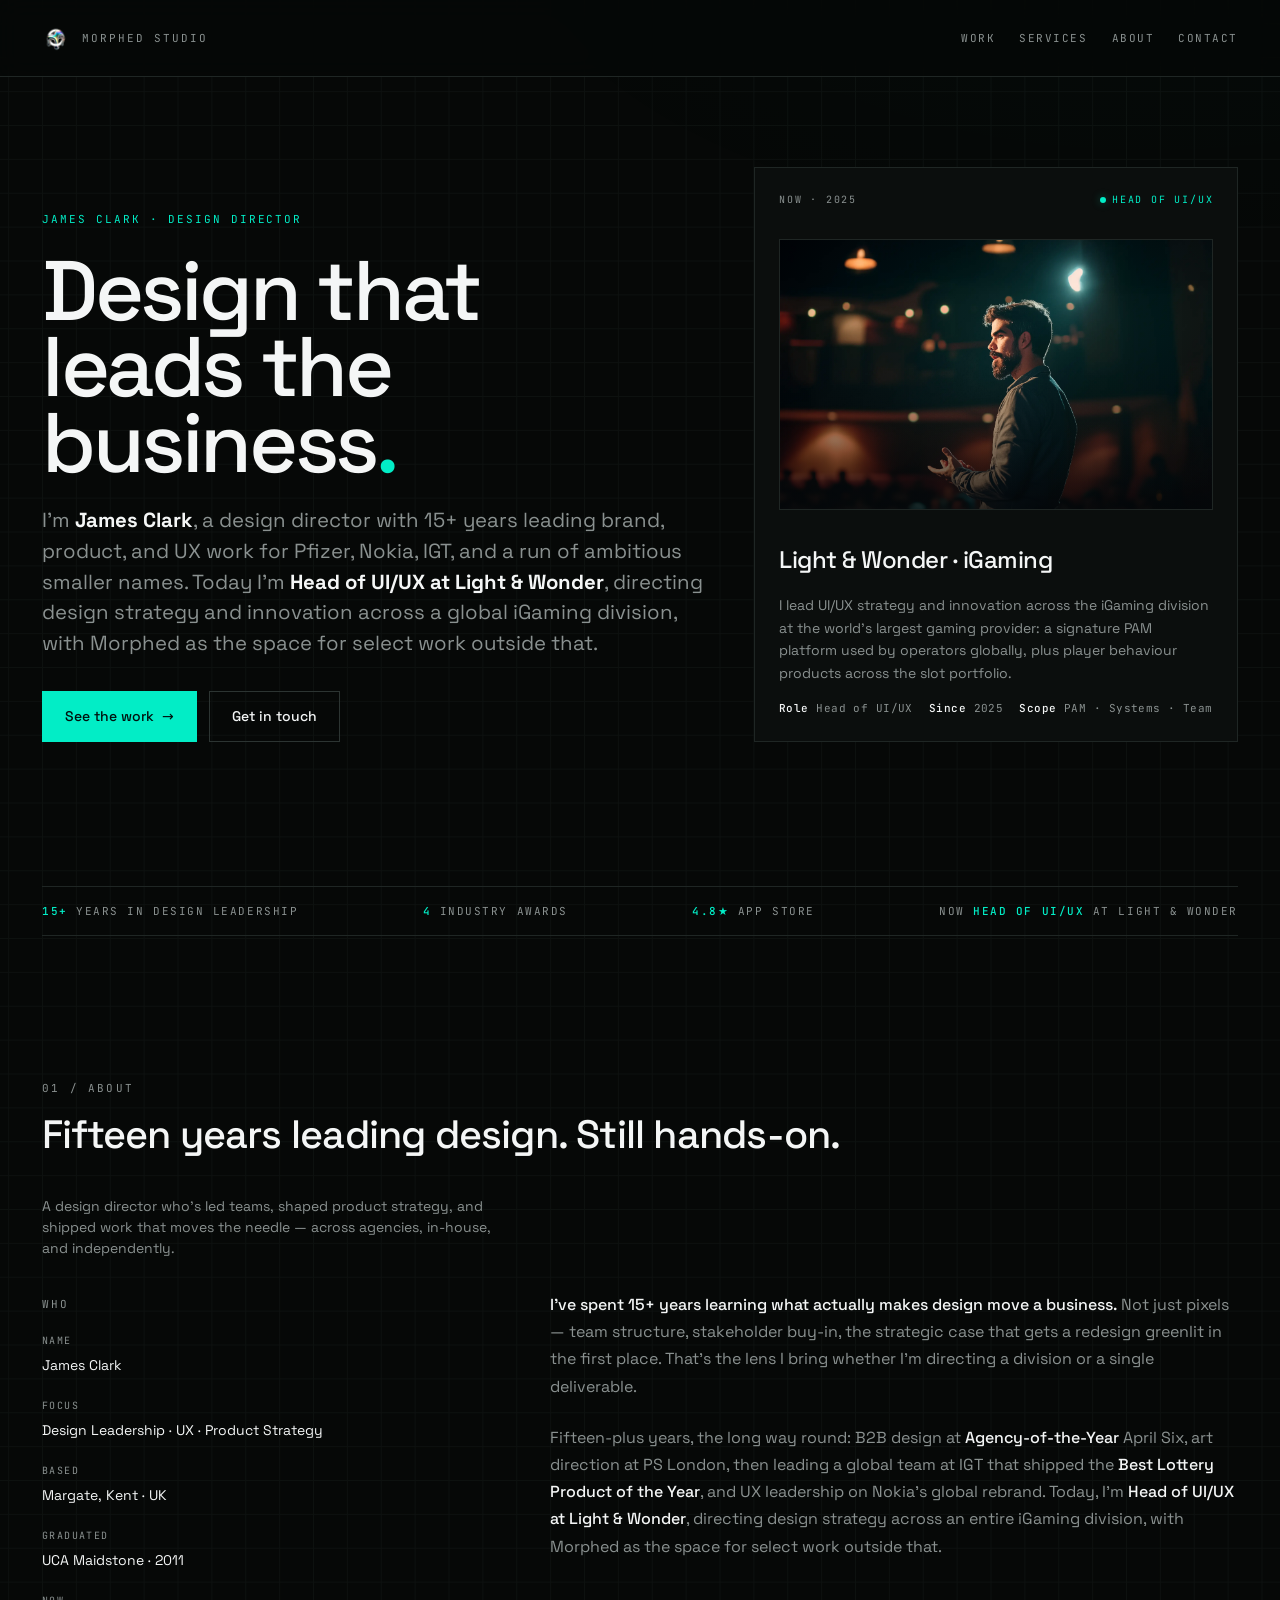
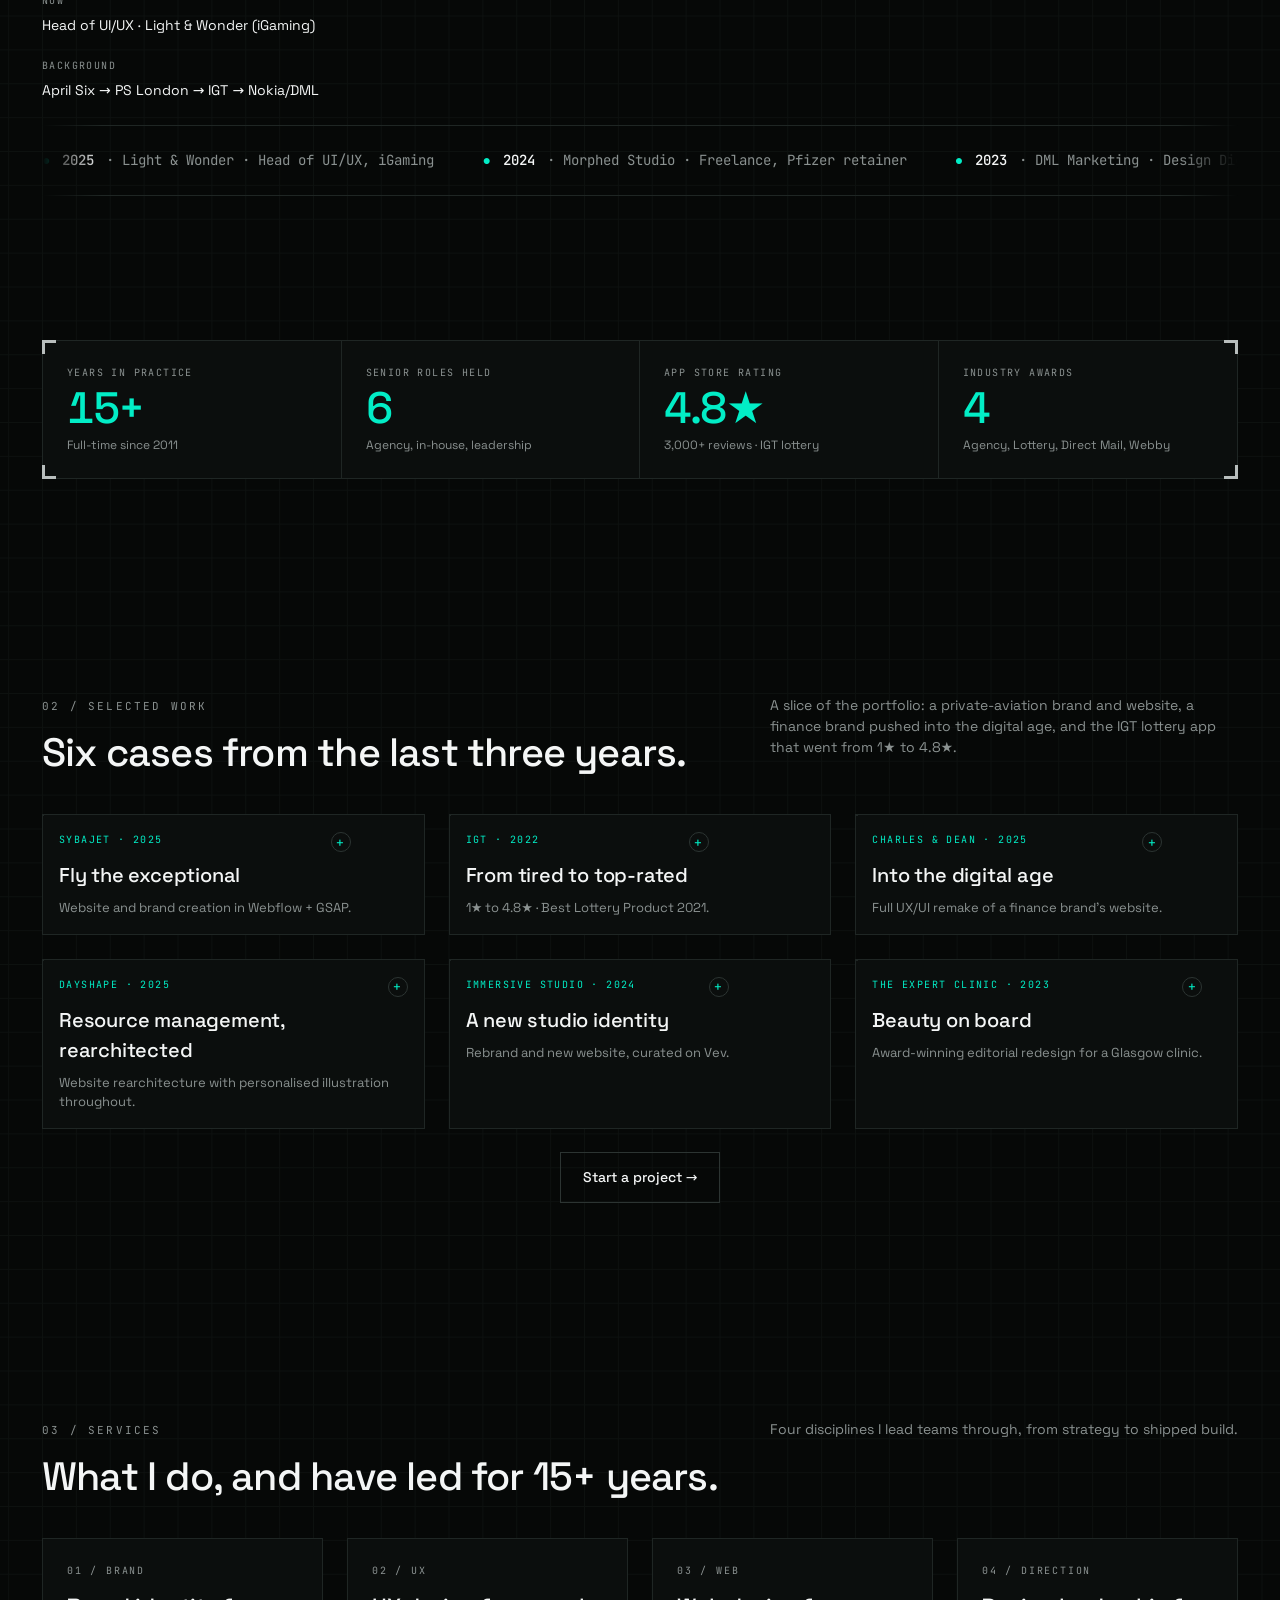
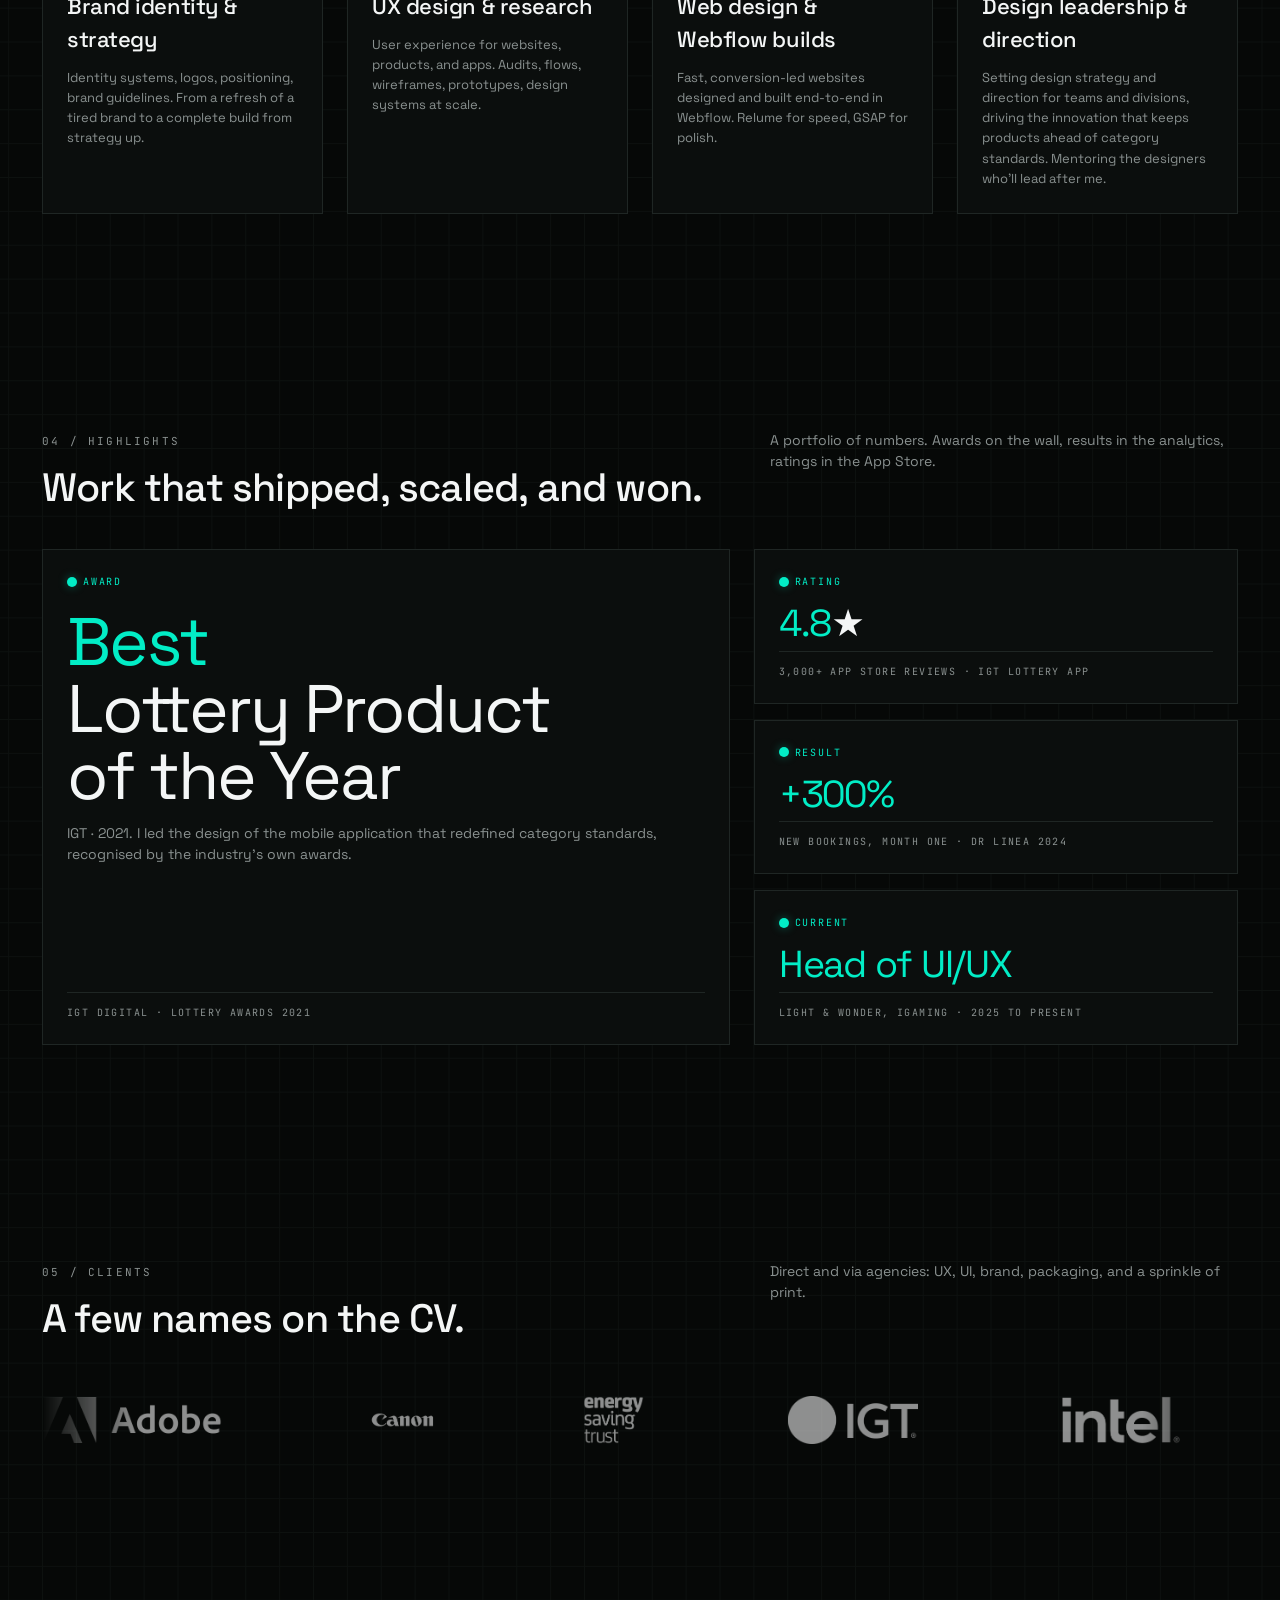
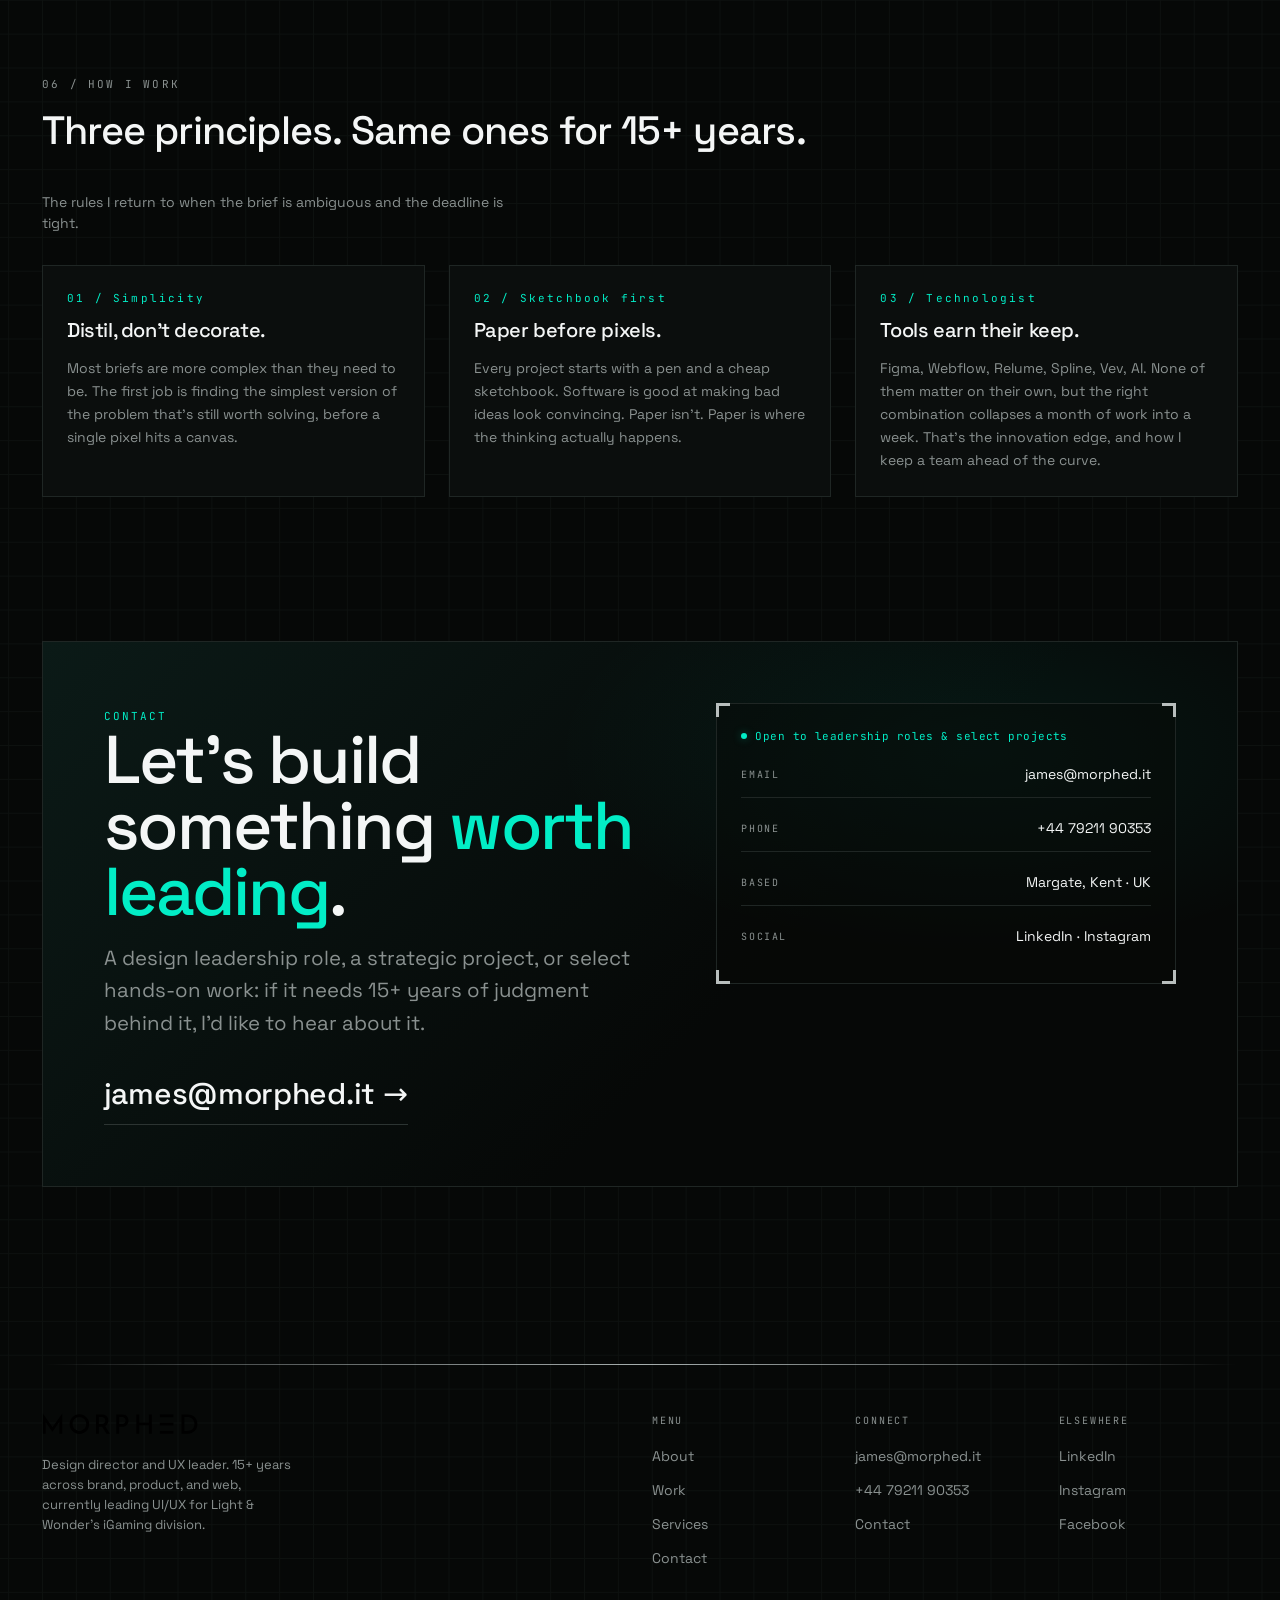
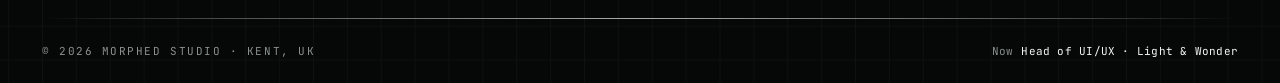
==== index.html @ 54367905 "removal of a few type errors" ====
<!doctype html>
<html lang="en">
<head>
<!-- Google tag (gtag.js) - script fetch deferred to first interaction/idle so it doesn't cost initial-load performance; dataLayer queue means no events are lost -->
<script>
  window.dataLayer = window.dataLayer || [];
  function gtag(){dataLayer.push(arguments);}
  gtag("js", new Date());
  gtag("config", "G-NQW8XVTZ0H");
  (function(){
    var loaded = false;
    function loadGA(){
      if (loaded) return; loaded = true;
      var s = document.createElement('script');
      s.async = true;
      s.src = 'https://www.googletagmanager.com/gtag/js?id=G-NQW8XVTZ0H';
      document.head.appendChild(s);
    }
    ['scroll','mousemove','keydown','touchstart','pointerdown'].forEach(function(evt){
      window.addEventListener(evt, loadGA, {once:true, passive:true});
    });
    window.addEventListener('load', function(){ setTimeout(loadGA, 3000); });
  })();
</script>
<meta charset="utf-8" />
<meta name="viewport" content="width=device-width, initial-scale=1" />
  <title>James Clark — Design Director &amp; UX Leader</title>
  <meta name="description" content="James Clark — a design director with 15+ years leading brand, product, and UX for Pfizer, Nokia, IGT, and Light &amp; Wonder. Based in Kent, working globally." />
  <link rel="canonical" href="https://morphed.studio/" />

  <!-- Favicons -->
  <link rel="icon" type="image/svg+xml" href="assets/mark.svg" />
  <link rel="icon" type="image/png" sizes="32x32" href="assets/favicon-32.png" />
  <link rel="icon" type="image/png" sizes="16x16" href="assets/favicon-16.png" />
  <link rel="apple-touch-icon" sizes="180x180" href="assets/apple-touch-icon.png" />
  <meta name="theme-color" content="#04080a" />

  <!-- Open Graph -->
  <meta property="og:type" content="website" />
  <meta property="og:site_name" content="Morphed Studio" />
  <meta property="og:title" content="James Clark — Design Director &amp; UX Leader" />
  <meta property="og:description" content="James Clark — a design director with 15+ years leading brand, product, and UX for Pfizer, Nokia, IGT, and Light &amp; Wonder. Based in Kent, working globally." />
  <meta property="og:url" content="https://morphed.studio/" />
  <meta property="og:image" content="https://morphed.studio/assets/og-image.png" />
  <meta property="og:image:width" content="1200" />
  <meta property="og:image:height" content="630" />

  <!-- Twitter -->
  <meta name="twitter:card" content="summary_large_image" />
  <meta name="twitter:title" content="James Clark — Design Director &amp; UX Leader" />
  <meta name="twitter:description" content="James Clark — a design director with 15+ years leading brand, product, and UX for Pfizer, Nokia, IGT, and Light &amp; Wonder. Based in Kent, working globally." />
  <meta name="twitter:image" content="https://morphed.studio/assets/og-image.png" />
<link rel="preload" as="font" type="font/woff2" href="assets/fonts/space-grotesk-latin-400-normal.woff2" crossorigin />
<link rel="preload" as="font" type="font/woff2" href="assets/fonts/space-grotesk-latin-500-normal.woff2" crossorigin />
<link rel="preload" as="font" type="font/woff2" href="assets/fonts/jetbrains-mono-latin-400-normal.woff2" crossorigin />
<style>@font-face{font-family:'Space Grotesk';font-style:normal;font-display:optional;font-weight:300;src:url(assets/fonts/space-grotesk-latin-300-normal.woff2) format('woff2')}@font-face{font-family:'Space Grotesk';font-style:normal;font-display:optional;font-weight:400;src:url(assets/fonts/space-grotesk-latin-400-normal.woff2) format('woff2')}@font-face{font-family:'Space Grotesk';font-style:normal;font-display:optional;font-weight:500;src:url(assets/fonts/space-grotesk-latin-500-normal.woff2) format('woff2')}@font-face{font-family:'Space Grotesk';font-style:normal;font-display:optional;font-weight:600;src:url(assets/fonts/space-grotesk-latin-600-normal.woff2) format('woff2')}@font-face{font-family:'Space Grotesk';font-style:normal;font-display:optional;font-weight:700;src:url(assets/fonts/space-grotesk-latin-700-normal.woff2) format('woff2')}@font-face{font-family:'JetBrains Mono';font-style:normal;font-display:optional;font-weight:400;src:url(assets/fonts/jetbrains-mono-latin-400-normal.woff2) format('woff2')}@font-face{font-family:'JetBrains Mono';font-style:normal;font-display:optional;font-weight:500;src:url(assets/fonts/jetbrains-mono-latin-500-normal.woff2) format('woff2')}:root{--teal-500:#02edc6;--teal-400:#4df3d4;--teal-300:#8af7e3;--teal-600:#00c9a8;--teal-700:#009c82;--teal-glow:rgba(2,237,198,0.35);--ink-50:#f4f6f6;--ink-100:#dfe3e3;--ink-200:#b8bebd;--ink-300:#8a9190;--ink-400:#5e6564;--ink-500:#3b4241;--ink-600:#262c2b;--ink-700:#1a1f1e;--ink-800:#121615;--ink-900:#0b0e0d;--ink-950:#060807;--bg:var(--ink-950);--bg-1:var(--ink-900);--bg-2:var(--ink-800);--bg-3:var(--ink-700);--border:#1f2624;--border-strong:#2c3432;--text:var(--ink-50);--muted:var(--ink-300);--subtle:var(--ink-400);--primary:var(--teal-500);--primary-ink:#00110e;--success:#3ddc97;--warning:#f5c451;--font-sans:'Space Grotesk',ui-sans-serif,system-ui,sans-serif;--font-mono:'JetBrains Mono',ui-monospace,Menlo,monospace;--r-sm:4px;--r-md:8px;--r-lg:12px;--r-xl:20px;--s-1:4px;--s-2:8px;--s-3:12px;--s-4:16px;--s-5:24px;--s-6:32px;--s-7:48px;--s-8:64px;--s-9:96px;--fl-5:clamp(24px,2.5vw + 10px,48px);--grid:48px;--grid-gap:var(--s-5);--fl-6:clamp(32px,3.5vw + 16px,64px);--fl-7:clamp(72px,9vw + 30px,144px);--t-display:clamp(40px,5.5vw + 14px,104px);--t-h2:clamp(24px,2vw + 14px,44px);--t-lead:clamp(17px,0.5vw + 14px,22px)}*{box-sizing:border-box}body,html{margin:0;padding:0}body{position:relative;background:var(--bg);color:var(--text);font-family:var(--font-sans);line-height:1.5;-webkit-font-smoothing:antialiased;overflow-x:hidden}body::before{content:"";position:fixed;inset:0;pointer-events:none;z-index:0;opacity:.3;background-image:radial-gradient(1200px 600px at 90% -10%,rgba(2,237,198,.06),transparent 60%)}h1,h2,h3,h4,h5{margin:0;font-weight:500;letter-spacing:-.02em}p{margin:0}a{color:inherit;text-decoration:none}.mono{font-family:var(--font-mono)}.page{position:relative;z-index:1;max-width:1344px;margin:0 auto;padding:0 var(--fl-5)}.bg-grid{position:absolute;inset:0;pointer-events:none;z-index:-1;opacity:.3;background-image:linear-gradient(var(--border) 1px,transparent 1px),linear-gradient(90deg,var(--border) 1px,transparent 1px);background-size:var(--grid,48px) var(--grid,48px);background-position:var(--grid-origin-x,0) var(--grid-origin-y,0)}.bg-glow{position:absolute;inset:0;pointer-events:none;z-index:-1;opacity:0;transition:opacity .5s cubic-bezier(.33,1,.68,1);background-image:linear-gradient(rgba(2,237,198,.41) 1px,transparent 1px),linear-gradient(90deg,rgba(2,237,198,.41) 1px,transparent 1px);background-size:var(--grid,48px) var(--grid,48px);background-position:var(--grid-origin-x,0) var(--grid-origin-y,0);mask-image:radial-gradient(30px 30px at var(--gx,-300px) var(--gy,-300px),#000 0%,rgba(0,0,0,.5) 55%,transparent 100%);-webkit-mask-image:radial-gradient(30px 30px at var(--gx,-300px) var(--gy,-300px),#000 0%,rgba(0,0,0,.5) 55%,transparent 100%)}body.grid-glow-on .bg-glow{opacity:1}.grid-cols{--grid-mult:1;position:absolute;left:var(--fl-5);right:var(--fl-5);top:0;bottom:0;z-index:-1;pointer-events:none;display:grid;grid-template-columns:repeat(36,1fr);gap:var(--grid-gap)}@media (min-width:601px) and (max-width:900px){.grid-cols{--grid-mult:3}}@media (max-width:600px){.grid-cols{--grid-mult:9}}.topbar{position:sticky;top:0;z-index:50;width:100%;margin-bottom:var(--s-7);background:color-mix(in srgb,var(--bg) 82%,transparent);backdrop-filter:blur(12px);-webkit-backdrop-filter:blur(12px);border-bottom:1px solid var(--border)}.topbar-inner{max-width:1344px;margin:0 auto;display:flex;justify-content:space-between;align-items:center;padding:var(--s-5) var(--fl-5);gap:var(--s-4)}.brand{display:flex;gap:var(--s-3);align-items:center}.brand img{width:28px;height:28px;object-fit:contain}.brand .divider{width:1px;height:20px;background:var(--border-strong)}.brand .label{font-family:var(--font-mono);font-size:11px;letter-spacing:.18em;text-transform:uppercase;color:var(--muted)}.nav{display:flex;gap:var(--s-5);font-family:var(--font-mono);font-size:11px;letter-spacing:.14em;text-transform:uppercase;color:var(--muted);flex-wrap:wrap}.nav a{position:relative;padding:4px 0}.nav a.active{color:var(--teal-500)}.nav a:hover{color:var(--text)}.nav a::after{content:"";position:absolute;left:0;right:0;bottom:-2px;height:1px;background:var(--teal-500);transform:scaleX(0);transform-origin:left;transition:transform .3s cubic-bezier(.16,1,.3,1)}.nav a.active::after,.nav a:hover::after{transform:scaleX(1)}@media (max-width:700px){.topbar-inner{flex-direction:column;align-items:flex-start}.nav{gap:var(--s-4)}}.eyebrow{font-family:var(--font-mono);font-size:11px;letter-spacing:.18em;color:var(--teal-500);text-transform:uppercase;display:inline-flex;align-items:center;gap:var(--s-2)}.btn{padding:14px 22px;border-radius:0;font-family:inherit;font-weight:500;font-size:14px;cursor:pointer;border:1px solid transparent;display:inline-flex;align-items:center;gap:8px;transition:.2s cubic-bezier(.25,1,.5,1);text-decoration:none}.btn-primary{background:var(--teal-500);color:var(--primary-ink)}.btn-primary:hover{transform:translateY(-1px)}.btn-primary::after{content:"→";transition:transform .2s cubic-bezier(.25,1,.5,1)}.btn-primary:hover::after{transform:translateX(4px)}.btn-ghost{background:0 0;color:var(--text);border-color:var(--border-strong)}.btn-ghost:hover{border-color:var(--teal-500);color:var(--teal-500)}[data-reveal]{opacity:0;transform:translateY(28px);transition:opacity 1s cubic-bezier(.22,.7,.2,1),transform 1s cubic-bezier(.22,.7,.2,1);transition-delay:var(--reveal-delay,0ms);will-change:opacity,transform}[data-reveal=fade]{transform:none}[data-reveal=left]{transform:translateX(-32px)}[data-reveal=right]{transform:translateX(32px)}[data-reveal=scale]{transform:scale(.96)}[data-reveal].in{opacity:1;transform:none}[data-reveal-group]>*{opacity:0;transform:translateY(24px);transition:opacity .85s cubic-bezier(.22,.7,.2,1),transform .85s cubic-bezier(.22,.7,.2,1)}[data-reveal-group].in>*{opacity:1;transform:none}[data-reveal-group].in>:first-child{transition-delay:0s}[data-reveal-group].in>:nth-child(2){transition-delay:80ms}[data-reveal-group].in>:nth-child(3){transition-delay:160ms}[data-reveal-group].in>:nth-child(4){transition-delay:240ms}[data-reveal-group].in>:nth-child(5){transition-delay:320ms}[data-reveal-group].in>:nth-child(6){transition-delay:0.4s}[data-spotlight]{position:relative}[data-spotlight]::after{content:"";position:absolute;inset:0;border-radius:inherit;pointer-events:none;opacity:0;transition:opacity .4s;background:radial-gradient(340px circle at var(--mx,50%) var(--my,50%),rgba(2,237,198,.1),transparent 60%)}[data-spotlight]:hover::after{opacity:1}.btn-ghost[data-spotlight]::after{background:radial-gradient(60px circle at var(--mx,50%) var(--my,50%),rgba(255,255,255,.3),transparent 70%)}.btn-primary[data-spotlight]::before{content:"";position:absolute;inset:0;pointer-events:none;opacity:0;transition:opacity .4s;background:radial-gradient(60px circle at var(--mx,50%) var(--my,50%),rgba(255,255,255,.35),transparent 70%)}.btn-primary[data-spotlight]:hover::before{opacity:1}.btn-primary[data-spotlight]::after{content:"→";position:static;inset:auto;background:none;opacity:1;pointer-events:auto}.hero-card[data-spotlight]::before,.proj .card[data-spotlight]::before,.svc[data-spotlight]::before,.win[data-spotlight]::before,.philo-col[data-spotlight]::before{content:"";position:absolute;inset:0;pointer-events:none;opacity:0;transition:opacity .5s;background:radial-gradient(420px circle at var(--mx,50%) var(--my,50%),rgba(2,237,198,.14),transparent 65%)}.hero-card[data-spotlight]:hover::before,.proj .card[data-spotlight]:hover::before,.svc[data-spotlight]:hover::before,.win[data-spotlight]:hover::before,.philo-col[data-spotlight]:hover::before{opacity:1}.section-head{display:flex;align-items:baseline;justify-content:space-between;gap:var(--s-6);margin-bottom:var(--s-6);padding-top:calc(var(--fl-7) * .25);margin-top:calc(var(--fl-7) * 1.25);flex-wrap:wrap}.section-head .title{display:flex;flex-direction:column;gap:var(--s-2)}.section-head .title h2{font-size:var(--t-h2)}.section-head .title .num{font-family:var(--font-mono);font-size:11px;letter-spacing:.2em;color:var(--muted);text-transform:uppercase}.section-head .desc{color:var(--muted);max-width:52ch;font-size:14px}.footer{margin-top:var(--fl-7);padding-top:var(--s-6);position:relative}.pulse-divider{position:relative;height:1px;width:100%}.pulse-divider::before{content:"";position:absolute;left:0;right:0;top:0;height:1px;background:linear-gradient(90deg,transparent 0,rgba(200,210,210,.35) 15%,rgba(220,230,230,.75) 50%,rgba(200,210,210,.35) 85%,transparent 100%);transform:scaleX(0);transform-origin:center;transition:transform 1.6s cubic-bezier(.22,.8,.25,1)}.footer.is-pulsing .pulse-divider::before{transform:scaleX(1)}.footer.is-pulsing .footer-top-divider::before{transition-delay:0s}.footer.is-pulsing .footer-base-divider::before{transition-delay:.3s}.footer.is-pulsing .sig-divider::before{transition-delay:.9s}@media (prefers-reduced-motion:reduce){.bg-glow{display:none}[data-reveal-group]>*,[data-reveal]{opacity:1!important;transform:none!important;transition:none!important}.pulse-divider::before{transform:scaleX(1);transition:none}}.footer-grid{display:grid;grid-template-columns:repeat(12,1fr);gap:var(--grid-gap);margin:48px 0}.footer-grid>.footer-col:first-child{grid-column:span 6}.footer-grid>.footer-col:not(:first-child){grid-column:span 2}@media (max-width:860px){.footer-grid{grid-template-columns:1fr 1fr}.footer-grid>.footer-col{grid-column:auto}}@media (max-width:520px){.footer-grid{grid-template-columns:1fr}}.footer-col h3{font-family:var(--font-mono);font-size:10px;letter-spacing:.18em;text-transform:uppercase;color:var(--muted);margin-bottom:var(--s-4);font-weight:400}.footer-col ul{list-style:none;padding:0;margin:0;display:flex;flex-direction:column;gap:10px}.footer-col ul a{font-size:14px;color:var(--muted);transition:color .2s}.footer-col ul a:hover{color:var(--teal-500)}.footer-col .mark-row{display:flex;align-items:center;gap:var(--s-2);margin-bottom:var(--s-4)}.footer-col .mark-row img{height:26px;width:auto}.footer-col .mark-row span{font-weight:500;font-size:16px}.footer-col .tag{font-size:13px;color:var(--muted);line-height:1.55;max-width:32ch}.footer-base{display:flex;justify-content:space-between;align-items:center;padding:24px 0;font-family:var(--font-mono);font-size:11px;color:var(--muted);letter-spacing:.14em;text-transform:uppercase;flex-wrap:wrap;gap:var(--s-3)}.footer-base .avail{display:flex;align-items:center;gap:8px;color:var(--muted);text-transform:none;letter-spacing:.02em}.footer-base .avail .dot{width:6px;height:6px;border-radius:50%;background:var(--teal-500);box-shadow:0 0 8px var(--teal-glow)}.cta{margin-top:var(--fl-7);padding:var(--fl-6);background:var(--bg-1);border:1px solid var(--border);border-radius:0;position:relative;overflow:hidden}.cta::before{content:"";position:absolute;inset:0;opacity:.4;background:radial-gradient(500px 250px at 80% 50%,rgba(2,237,198,.12),transparent 60%)}.cta-inner{position:relative;z-index:1;display:grid;grid-template-columns:1.5fr auto;gap:var(--fl-5);align-items:center}@media (max-width:720px){.cta-inner{grid-template-columns:1fr}}.cta h3{font-size:clamp(28px,2.5vw + 10px,44px);line-height:1.1;letter-spacing:-.02em}.cta h3 em{color:var(--teal-500);font-style:normal}.cta .ctas{display:flex;gap:var(--s-3);align-items:center;flex-wrap:wrap}.hero-card[data-reveal]{transform:translateX(32px) rotate(-4deg)}.hero-card[data-reveal].in{transform:none;transition:opacity 1s cubic-bezier(.22,.7,.2,1),transform .9s cubic-bezier(.22,.7,.2,1)}.hero-card[data-reveal].in:hover{transform:rotate(-8deg)}.hero{position:relative;padding-top:var(--fl-5);margin-bottom:var(--fl-7)}.hero-grid{display:grid;grid-template-columns:repeat(12,1fr);gap:var(--grid-gap);align-items:end}.hero-grid>div{grid-column:span 7}.hero-grid>.hero-card{grid-column:span 5}@media (max-width:900px){.hero-grid{grid-template-columns:1fr}.hero-grid>div,.hero-grid>.hero-card{grid-column:1/-1}}.hero h1{font-size:var(--t-display);line-height:.9;letter-spacing:-.04em;margin:var(--s-5) 0 0}.hero h1 em{font-style:normal;color:var(--teal-500);position:relative}.hero h1 em::after{content:".";color:var(--teal-500)}.hero .lead{font-size:var(--t-lead);color:var(--muted);max-width:52ch;margin-top:var(--s-5);line-height:1.5}.hero .ctas{display:flex;gap:var(--s-3);margin-top:var(--s-6);flex-wrap:wrap}.hero-card{position:relative;border:1px solid var(--border);border-radius:0;background:var(--bg-1);padding:var(--s-5);display:flex;flex-direction:column;gap:var(--s-4)}.hero-card .hc-head{display:flex;justify-content:space-between;align-items:center;font-family:var(--font-mono);font-size:10px;letter-spacing:.18em;text-transform:uppercase;color:var(--muted)}.hero-card .hc-head .live{color:var(--teal-500);display:flex;align-items:center;gap:6px}.hero-card .hc-head .live .dot{width:6px;height:6px;border-radius:50%;background:var(--teal-500);box-shadow:0 0 8px var(--teal-glow);animation:2.4s ease-in-out infinite pulse}.hero-card h2{font-size:24px;letter-spacing:-.02em}.hero-card .hc-meta{font-family:var(--font-mono);font-size:11px;color:var(--muted);letter-spacing:.04em;display:flex;gap:var(--s-4);flex-wrap:wrap}.hero-card .hc-meta b{color:var(--text);font-weight:500}.hero-card .hc-preview{position:relative;aspect-ratio:16/10;background:url('assets/james-clark.webp') center/cover no-repeat #0a0b0b;border-radius:0;overflow:hidden;border:1px solid var(--border);margin:var(--s-4) 0}.hero-card .hc-preview::before{content:"";position:absolute;inset:0;background:linear-gradient(180deg,transparent 45%,rgba(4,8,10,.78) 100%);pointer-events:none}.hero-card .hc-preview::after{content:"";position:absolute;inset:0;background:radial-gradient(600px 300px at 70% 30%,rgba(2,237,198,.1),transparent 60%);pointer-events:none;mix-blend-mode:screen}.strip{display:grid;grid-template-columns:repeat(4,auto);justify-content:space-between;align-items:center;padding:var(--s-4) 0;border-top:1px solid var(--border);border-bottom:1px solid var(--border);font-family:var(--font-mono);font-size:11px;color:var(--muted);letter-spacing:.14em;text-transform:uppercase;gap:var(--grid-gap)}@media (max-width:820px){.strip{grid-template-columns:repeat(2,1fr);justify-content:normal}}@media (max-width:520px){.strip{grid-template-columns:1fr;justify-content:normal}}.strip b{color:var(--teal-500);font-weight:500}.figs{position:relative;display:grid;grid-template-columns:repeat(4,1fr);gap:0;border:1px solid var(--border);border-radius:0;background:var(--bg-1);margin:var(--fl-7) 0}.figs>div{padding:var(--s-5);border-right:1px solid var(--border);display:flex;flex-direction:column;gap:6px}.figs>div:last-child{border-right:0}@media (max-width:720px){.figs{grid-template-columns:repeat(2,1fr)}.figs>div{border-right:0;border-bottom:1px solid var(--border)}.figs>div:nth-child(odd){border-right:1px solid var(--border)}}.figs .n{font-size:44px;font-weight:500;letter-spacing:-.03em;color:var(--teal-500);line-height:1;font-variant-numeric:tabular-nums}.figs .l{font-family:var(--font-mono);font-size:10px;letter-spacing:.14em;text-transform:uppercase;color:var(--muted)}.figs .s{color:var(--muted);font-size:12px}.intro{display:grid;grid-template-columns:repeat(12,1fr);gap:var(--grid-gap);align-items:start}.intro>div:first-child{grid-column:span 5}.intro>.body{grid-column:span 7}@media (max-width:900px){.intro{grid-template-columns:1fr}.intro>div:first-child,.intro>.body{grid-column:1/-1}}.intro .eye{font-family:var(--font-mono);font-size:11px;letter-spacing:.18em;color:var(--muted);text-transform:uppercase}.intro h2{font-size:clamp(28px, 3vw + 10px, 48px);line-height:1.1;letter-spacing:-.03em;margin-top:var(--s-3);max-width:18ch}.intro h2 em{font-style:normal;color:var(--teal-500)}.intro .body{display:flex;flex-direction:column;gap:var(--s-5);color:var(--muted);font-size:16px;line-height:1.7}.intro .body p b{color:var(--text);font-weight:500}.intro-meta{display:grid;grid-template-columns:1fr 1fr;gap:var(--s-4);margin-top:var(--s-5);padding-top:var(--s-5);border-top:1px solid var(--border)}.intro-meta .k{font-family:var(--font-mono);font-size:10px;letter-spacing:.14em;text-transform:uppercase;color:var(--muted)}.intro-meta .v{font-size:14px;color:var(--text);margin-top:4px}.proj{display:grid;grid-template-columns:repeat(6,1fr);gap:var(--grid-gap)}.proj .card{position:relative;grid-column:span 3;background:var(--bg-1);border:1px solid var(--border);border-radius:0;display:flex;flex-direction:column;transition:transform .3s cubic-bezier(.16,1,.3,1);cursor:pointer}.proj .card.sm{grid-column:span 2}.proj .card.lg{grid-column:span 4}@media (max-width:1024px){.proj{grid-template-columns:repeat(2,1fr)}.proj .card,.proj .card.lg,.proj .card.sm{grid-column:span 2}}@media (max-width:600px){.proj{grid-template-columns:1fr}.proj .card,.proj .card.lg,.proj .card.sm{grid-column:span 1}}.proj .card:hover{transform:translateY(-4px)}.proj .vis{aspect-ratio:4/3;position:relative;overflow:hidden;border-bottom:1px solid var(--border)}.proj .body{padding:var(--s-4);display:flex;flex-direction:column;gap:var(--s-2)}.proj .body .nm{font-family:var(--font-mono);font-size:10px;letter-spacing:.14em;text-transform:uppercase;color:var(--teal-500);display:flex;justify-content:space-between}.proj .body h3{font-size:20px;letter-spacing:-.01em}.proj .body p{font-size:13px;color:var(--muted);line-height:1.5}.vis .photo{width:100%;height:100%;object-fit:cover;display:block;position:absolute;inset:0}.fig-pfizer{background:radial-gradient(500px 250px at 70% 40%,rgba(2,237,198,.18),transparent 60%),linear-gradient(135deg,#0b2e28,#060807 60%)}.fig-pfizer::before{content:"";position:absolute;top:50%;left:50%;width:60%;aspect-ratio:1;transform:translate(-50%,-50%);border:1px dashed rgba(2,237,198,.25);border-radius:50%}.fig-pfizer::after{content:"";position:absolute;top:50%;left:50%;width:30%;aspect-ratio:1;transform:translate(-50%,-50%);background:radial-gradient(circle,var(--teal-400),var(--teal-600));border-radius:50%;box-shadow:0 0 60px var(--teal-glow)}.fig-sybajet{background:linear-gradient(180deg,#14181a,#0b0e0d)}.fig-sybajet::before{content:"";position:absolute;inset:0;background:linear-gradient(110deg,transparent 48%,rgba(255,255,255,.04) 50%,transparent 52%),linear-gradient(80deg,transparent 20%,rgba(2,237,198,.08) 30%,transparent 35%)}.fig-sybajet::after{content:"";position:absolute;bottom:20%;left:-5%;right:-5%;height:2px;background:linear-gradient(90deg,transparent,var(--teal-500),transparent);box-shadow:0 0 20px var(--teal-500)}.fig-nokia{background:#0a1217}.fig-nokia::before{content:"";position:absolute;inset:0;background-image:linear-gradient(rgba(2,237,198,.15) 1px,transparent 1px),linear-gradient(90deg,rgba(2,237,198,.15) 1px,transparent 1px);background-size:40px 40px;mask-image:radial-gradient(circle at 50% 50%,#000 30%,transparent 70%)}.fig-nokia::after{content:"N";position:absolute;top:50%;left:50%;transform:translate(-50%,-50%);font-size:clamp(80px,14vw,180px);font-weight:500;letter-spacing:-.05em;color:var(--teal-500);opacity:.95}.fig-igt{background:linear-gradient(135deg,#1a2e2b,#0b1a18)}.fig-igt::before{content:"";position:absolute;inset:0;background:radial-gradient(80px 80px at 20% 30%,var(--teal-500) 0,transparent 40%),radial-gradient(60px 60px at 75% 65%,#f5c86a 0,transparent 40%);filter:blur(20px);opacity:.6}.fig-igt::after{content:"4.8★";position:absolute;top:50%;left:50%;transform:translate(-50%,-50%);font-family:var(--font-mono);font-size:clamp(32px,5vw,56px);font-weight:500;color:var(--text);text-shadow:0 0 20px var(--teal-glow)}.fig-linea{background:linear-gradient(135deg,#2e2a2a,#1a1716,#0b0908)}.fig-linea::before{content:"";position:absolute;top:50%;left:50%;transform:translate(-50%,-50%);width:55%;aspect-ratio:1;background:radial-gradient(circle,#d4b89a 0,#a08770 50%,transparent 80%);border-radius:50%;filter:blur(40px);opacity:.7}.fig-linea::after{content:"+300%";position:absolute;bottom:18%;right:8%;font-size:clamp(20px,2.2vw,28px);font-family:var(--font-mono);color:var(--teal-500);font-weight:500}.fig-precision{background:linear-gradient(135deg,#2d1b4d,#1a0d2e,#0b0e0d)}.fig-precision::before{content:"";position:absolute;top:50%;left:50%;transform:translate(-50%,-50%);width:40%;aspect-ratio:1;background:linear-gradient(135deg,#8a5cf5,#5b2fb8);border-radius:50%;filter:blur(60px);opacity:.6}.fig-precision::after{content:"◉";position:absolute;top:50%;left:50%;transform:translate(-50%,-50%);font-size:56px;color:#c4a9ff}.services-row{display:grid;grid-template-columns:repeat(4,1fr);gap:var(--grid-gap)}@media (max-width:900px){.services-row{grid-template-columns:repeat(2,1fr)}}@media (max-width:520px){.services-row{grid-template-columns:1fr}}.svc{background:var(--bg-1);border:1px solid var(--border);border-radius:0;padding:var(--s-5);display:flex;flex-direction:column;gap:var(--s-3);min-height:220px;position:relative;cursor:pointer}.svc .num{font-family:var(--font-mono);font-size:10px;letter-spacing:.18em;color:var(--muted);text-transform:uppercase}.svc h3{font-size:22px;letter-spacing:-.02em}.svc p{font-size:13px;color:var(--muted);line-height:1.55}.svc .go{font-family:var(--font-mono);font-size:10px;letter-spacing:.14em;text-transform:uppercase;color:var(--teal-500);margin-top:auto;display:inline-flex;align-items:center;gap:6px;transition:gap .2s}.svc:hover .go{gap:12px}.career{padding:var(--s-5) 0;border-top:1px solid var(--border);border-bottom:1px solid var(--border);margin-top:var(--s-5);overflow:hidden;mask-image:linear-gradient(90deg,transparent,#000 5%,#000 95%,transparent)}.career-track{display:flex;gap:var(--s-7);width:max-content;animation:42s linear infinite march;align-items:center}.career-track span{font-family:var(--font-mono);font-size:14px;color:var(--muted);white-space:nowrap;display:inline-flex;align-items:center;gap:var(--s-3)}.career-track span b{color:var(--text);font-weight:500}.career-track span .dot{color:var(--teal-500)}@keyframes march{to{transform:translateX(-50%)}}.wins{display:grid;grid-template-columns:repeat(12,1fr);gap:var(--grid-gap);align-items:stretch}.wins>.win.feature{grid-column:span 7}.wins>.win-stack{grid-column:span 5}.wins .win-stack{display:grid;grid-template-rows:repeat(3,1fr);gap:var(--s-4)}.wins .win.feature{justify-content:space-between}.wins .win.feature .big{font-size:clamp(40px, 4vw + 16px, 68px)}.wins .win.mini{gap:var(--s-2);padding:var(--s-5)}.wins .win.mini .big{font-size:clamp(28px, 2vw + 12px, 40px)}@media (max-width:900px){.wins{grid-template-columns:1fr}.wins>.win.feature,.wins>.win-stack{grid-column:1/-1}}.win{position:relative;background:var(--bg-1);border:1px solid var(--border);border-radius:0;padding:var(--s-5);display:flex;flex-direction:column;gap:var(--s-3)}.win .tag{font-family:var(--font-mono);font-size:10px;letter-spacing:.18em;text-transform:uppercase;color:var(--teal-500);display:inline-flex;align-items:center;gap:6px}.win .tag::before{content:"";width:10px;height:10px;background:var(--teal-500);border-radius:50%;box-shadow:0 0 10px var(--teal-glow)}.win .big{font-size:clamp(36px, 4vw + 12px, 60px);letter-spacing:-.03em;line-height:1;color:var(--text);font-variant-numeric:tabular-nums;margin-top:var(--s-2)}.win .big em{font-style:normal;color:var(--teal-500)}.win p{font-size:14px;color:var(--muted);line-height:1.55}.win .src{font-family:var(--font-mono);font-size:10px;letter-spacing:.14em;text-transform:uppercase;color:var(--muted);margin-top:auto;padding-top:var(--s-3);border-top:1px solid var(--border)}.clients{padding:var(--s-4) 0;overflow:hidden;mask-image:linear-gradient(90deg,transparent,#000 8%,#000 92%,transparent)}.clients-track{display:flex;gap:var(--fl-7);width:max-content;animation:55s linear infinite march}.logo-item{display:flex;align-items:center;flex:0 0 auto}.logo-item img{height:48px;width:auto;max-width:180px;object-fit:contain;filter:brightness(0) invert(1);opacity:.55;transition:opacity .25s}.logo-item:hover img{opacity:1}.philo{display:grid;grid-template-columns:repeat(3,1fr);gap:var(--grid-gap)}@media (max-width:900px){.philo{grid-template-columns:1fr}}.philo-col{position:relative;padding:var(--s-5);border:1px solid var(--border);border-radius:0;background:var(--bg-1)}.philo-col h3{font-size:20px;letter-spacing:-.02em;margin-bottom:var(--s-3)}.philo-col .n{font-family:var(--font-mono);font-size:11px;letter-spacing:.2em;color:var(--teal-500);display:block;margin-bottom:var(--s-2)}.philo-col p{font-size:14px;color:var(--muted);line-height:1.65}html{scroll-behavior:smooth}div[id].anchor,section[id]{scroll-margin-top:90px}.proj .vis{aspect-ratio:16/11}.card.lg .vis{aspect-ratio:16/9}.proj .vis .badge{position:absolute;top:var(--s-3);left:var(--s-3);z-index:2;font-family:var(--font-mono);font-size:10px;letter-spacing:.14em;text-transform:uppercase;color:var(--text);background:rgba(6,8,7,.55);backdrop-filter:blur(6px);border:1px solid rgba(255,255,255,.12);padding:5px 9px;border-radius:999px}#contact{margin-top:var(--fl-7)}.contact-wrap{position:relative;border:1px solid var(--border);border-radius:0;background:linear-gradient(135deg,#0b1a17,#060807 60%)}.contact-wrap::before{content:"";position:absolute;inset:0;opacity:.5;background:radial-gradient(700px 340px at 78% 20%,rgba(2,237,198,.14),transparent 60%);pointer-events:none}.contact-inner{position:relative;z-index:1;display:grid;grid-template-columns:1.2fr 1fr;gap:var(--fl-6);padding:var(--fl-6)}@media (max-width:820px){.contact-inner{grid-template-columns:1fr;gap:var(--fl-5)}}.contact-lead h2{font-size:clamp(34px,4.5vw + 10px,68px);line-height:.98;letter-spacing:-.03em}.contact-lead h2 em{font-style:normal;color:var(--teal-500)}.contact-lead p{margin-top:var(--s-4);color:var(--muted);font-size:var(--t-lead);line-height:1.6;max-width:44ch}.contact-mail{display:inline-flex;align-items:center;gap:10px;margin-top:var(--s-6);font-size:clamp(20px,2vw + 8px,30px);font-weight:500;letter-spacing:-.01em;color:var(--text);border-bottom:1px solid var(--border-strong);padding-bottom:8px;transition:border-color .3s,color .3s}.contact-mail:hover{color:var(--teal-500);border-color:var(--teal-500)}.contact-card{position:relative;align-self:start;display:flex;flex-direction:column;gap:var(--s-2);background:rgba(6,8,7,.4);border:1px solid var(--border);border-radius:0;padding:var(--s-5)}.contact-card .row{display:flex;justify-content:space-between;align-items:center;gap:var(--s-4);padding:12px 0;border-bottom:1px solid var(--border)}.contact-card .row:last-child{border-bottom:0}.contact-card .k{font-family:var(--font-mono);font-size:10px;letter-spacing:.16em;text-transform:uppercase;color:var(--muted)}.contact-card .v{font-size:14px;color:var(--text);text-align:right}.contact-card .v a{color:var(--text);transition:color .2s}.contact-card .v a:hover{color:var(--teal-500)}.contact-card .status{display:flex;align-items:center;gap:8px;color:var(--teal-500);font-family:var(--font-mono);font-size:11px;letter-spacing:.04em}.contact-card .status .dot{width:6px;height:6px;border-radius:50%;background:var(--teal-500);box-shadow:0 0 8px var(--teal-glow);animation:2.4s ease-in-out infinite pulse}@keyframes pulse{0%,100%{opacity:1}50%{opacity:.35}}.proj .card{appearance:none;font:inherit;color:inherit;text-align:left;width:100%;padding:0;margin:0}.proj .body .nm .plus{display:inline-flex;align-items:center;justify-content:center;width:20px;height:20px;border-radius:50%;border:1px solid var(--border-strong);font-size:13px;line-height:1;color:var(--teal-500);transition:background .25s cubic-bezier(.16,1,.3,1),color .25s cubic-bezier(.16,1,.3,1),transform .25s cubic-bezier(.16,1,.3,1)}.proj .card:hover .body .nm .plus{background:var(--teal-500);color:var(--primary-ink);transform:rotate(90deg)}.lightbox{position:fixed;inset:0;z-index:100;display:flex;align-items:center;justify-content:center;padding:var(--s-5);opacity:0;visibility:hidden;transition:opacity .35s cubic-bezier(.22,.7,.2,1),visibility 0s linear .35s}.lightbox.is-open{opacity:1;visibility:visible;transition:opacity .35s cubic-bezier(.22,.7,.2,1),visibility}body.lb-open{overflow:hidden}.lb-backdrop{position:absolute;inset:0;background:rgba(6,8,7,.86);backdrop-filter:blur(6px);-webkit-backdrop-filter:blur(6px)}.lb-panel{position:relative;z-index:1;width:100%;max-width:1080px;max-height:88vh;background:var(--bg-1);border:1px solid var(--border-strong);border-radius:0;overflow:hidden;display:grid;grid-template-columns:1.5fr 1fr;transform:translateY(18px) scale(.98);transition:transform .35s cubic-bezier(.22,.7,.2,1)}.lightbox.is-open .lb-panel{transform:translateY(0) scale(1)}.lb-close{position:absolute;top:var(--s-3);right:var(--s-3);z-index:3;width:34px;height:34px;border-radius:50%;border:1px solid rgba(255,255,255,.14);background:rgba(6,8,7,.55);backdrop-filter:blur(6px);color:var(--text);font-size:15px;cursor:pointer;display:flex;align-items:center;justify-content:center;transition:border-color .2s,color .2s}.lb-close:hover{border-color:var(--teal-500);color:var(--teal-500)}.lb-media{position:relative;background:var(--bg-2);display:flex;align-items:center;justify-content:center;aspect-ratio:4/3}@media (max-width:820px){.lb-panel{grid-template-columns:1fr;max-height:92vh;overflow-y:auto}.lb-media{aspect-ratio:16/11}}.lb-stage{position:relative;width:100%;height:100%;touch-action:pan-y}.lb-stage img{position:absolute;inset:0;width:100%;height:100%;object-fit:cover;opacity:0;transition:opacity .3s}.lb-stage img.is-active{opacity:1}.lb-arrow{position:absolute;top:50%;transform:translateY(-50%);z-index:2;width:38px;height:38px;border-radius:50%;border:1px solid rgba(255,255,255,.14);background:rgba(6,8,7,.5);backdrop-filter:blur(6px);color:var(--text);font-size:18px;cursor:pointer;display:flex;align-items:center;justify-content:center;transition:border-color .2s,color .2s}.lb-arrow:hover{border-color:var(--teal-500);color:var(--teal-500)}.lb-prev{left:var(--s-3)}.lb-next{right:var(--s-3)}.lb-counter{position:absolute;left:var(--s-3);bottom:var(--s-3);z-index:2;font-family:var(--font-mono);font-size:10px;letter-spacing:.1em;color:var(--text);background:rgba(6,8,7,.55);backdrop-filter:blur(6px);border:1px solid rgba(255,255,255,.12);padding:5px 9px;border-radius:999px}.lb-info{padding:var(--s-6);display:flex;flex-direction:column;gap:var(--s-3);overflow-y:auto}.lb-info .nm{font-family:var(--font-mono);font-size:10px;letter-spacing:.14em;text-transform:uppercase;color:var(--teal-500);display:flex;justify-content:space-between}.lb-info h3{font-size:26px;letter-spacing:-.02em}.lb-info p{font-size:14px;color:var(--muted);line-height:1.7}.cta::after,.hero-card::after,.figs::after,.proj .card::after,.svc::after,.win::after,.philo-col::after,.contact-wrap::after,.contact-card::after,.lb-panel::after{content:"";position:absolute;inset:-1px;pointer-events:none;z-index:3;color:var(--ink-200);transition:color .7s cubic-bezier(.22,.7,.2,1);background-repeat:no-repeat;background-size:14px 3px,3px 14px,14px 3px,3px 14px,14px 3px,3px 14px,14px 3px,3px 14px;background-position:top left,top left,top right,top right,bottom left,bottom left,bottom right,bottom right;background-image:linear-gradient(currentColor,currentColor),linear-gradient(currentColor,currentColor),linear-gradient(currentColor,currentColor),linear-gradient(currentColor,currentColor),linear-gradient(currentColor,currentColor),linear-gradient(currentColor,currentColor),linear-gradient(currentColor,currentColor),linear-gradient(currentColor,currentColor)}.cta:hover::after,.hero-card:hover::after,.figs:hover::after,.proj .card:hover::after,.svc:hover::after,.win:hover::after,.philo-col:hover::after,.contact-wrap:hover::after,.contact-card:hover::after,.lb-panel:hover::after{color:var(--teal-500)}</style>
</head>
<body>
<div class="bg-grid" aria-hidden="true"></div>
<div class="bg-glow" aria-hidden="true"></div>

<!-- Nav -->
<div class="topbar">
  <div class="topbar-inner">
    <a class="brand" href="index.html">
      <img src="assets/mark.webp" width="120" height="120" alt="Morphed" />
      <span class="label">Morphed Studio</span>
    </a>
    <div class="nav">
      <a href="#work">Work</a>
      <a href="#services">Services</a>
      <a href="#about">About</a>
      <a href="#contact">Contact</a>
    </div>
  </div>
</div>

<div class="page">
<div class="grid-cols" aria-hidden="true"><span></span><span></span><span></span><span></span><span></span><span></span><span></span><span></span><span></span><span></span><span></span><span></span><span></span><span></span><span></span><span></span><span></span><span></span><span></span><span></span><span></span><span></span><span></span><span></span><span></span><span></span><span></span><span></span><span></span><span></span><span></span><span></span><span></span><span></span><span></span><span></span></div>

  <main>
  <!-- Hero -->
  <header class="hero">
    <div class="hero-grid">
      <div>
        <span class="eyebrow">James Clark · Design Director</span>
        <h1>Design that<br>leads the<br>business<em></em></h1>
        <p class="lead">I'm <b style="color:var(--text)">James Clark</b>, a design director with 15+ years leading brand, product, and UX work for Pfizer, Nokia, IGT, and a run of ambitious smaller names. Today I'm <b style="color:var(--text)">Head of UI/UX at Light &amp; Wonder</b>, directing design strategy and innovation across a global iGaming division, with Morphed as the space for select work outside that.</p>
        <div class="ctas">
          <a class="btn btn-primary" href="#work" data-spotlight>See the work</a>
          <a class="btn btn-ghost" href="#contact" data-spotlight>Get in touch</a>
        </div>
      </div>
      <aside class="hero-card" data-spotlight data-reveal="right">
        <div class="hc-head">
          <span>Now · 2025</span>
          <span class="live"><span class="dot"></span>Head of UI/UX</span>
        </div>
        <div class="hc-preview"></div>
        <h2>Light &amp; Wonder · iGaming</h2>
        <p style="font-size:14px;color:var(--muted);line-height:1.6">I lead UI/UX strategy and innovation across the iGaming division at the world's largest gaming provider: a signature PAM platform used by operators globally, plus player behaviour products across the slot portfolio.</p>
        <div class="hc-meta"><span><b>Role</b> Head of UI/UX</span><span><b>Since</b> 2025</span><span><b>Scope</b> PAM · Systems · Team</span></div>
      </aside>
    </div>
  </header>

  <!-- Strip -->
  <div class="strip">
    <span><b>15+</b> years in design leadership</span>
    <span><b>4</b> industry awards</span>
    <span><b>4.8★</b> App Store</span>
    <span>Now <b>Head of UI/UX</b> at Light &amp; Wonder</span>
  </div>

  <!-- Intro -->
  <section class="section-head" id="about" style="margin-top:var(--fl-7); border-top:none; padding-top:0;" data-reveal>
    <div class="title">
      <span class="num">01 / About</span>
      <h2>Fifteen years leading design. Still hands-on.</h2>
    </div>
    <p class="desc">A design director who's led teams, shaped product strategy, and shipped work that moves the needle — across agencies, in-house, and independently.</p>
  </section>

  <div class="intro" data-reveal>
    <div>
      <span class="eye">Who</span>
      <div class="intro-meta" style="margin-top:var(--s-3); border-top:0; padding-top:0; display:flex; flex-direction:column; gap:var(--s-4)">
        <div><span class="k">Name</span><div class="v">James Clark</div></div>
        <div><span class="k">Focus</span><div class="v">Design Leadership · UX · Product Strategy</div></div>
        <div><span class="k">Based</span><div class="v">Margate, Kent · UK</div></div>
        <div><span class="k">Graduated</span><div class="v">UCA Maidstone · 2011</div></div>
        <div><span class="k">Now</span><div class="v">Head of UI/UX · Light &amp; Wonder (iGaming)</div></div>
        <div><span class="k">Background</span><div class="v">April Six → PS London → IGT → Nokia/DML</div></div>
      </div>
    </div>
    <div class="body">
      <p><b>I've spent 15+ years learning what actually makes design move a business.</b> Not just pixels — team structure, stakeholder buy-in, the strategic case that gets a redesign greenlit in the first place. That's the lens I bring whether I'm directing a division or a single deliverable.</p>
      <p>Fifteen-plus years, the long way round: B2B design at <b>Agency-of-the-Year</b> April Six, art direction at PS London, then leading a global team at IGT that shipped the <b>Best Lottery Product of the Year</b>, and UX leadership on Nokia's global rebrand. Today, I'm <b>Head of UI/UX at Light &amp; Wonder</b>, directing design strategy across an entire iGaming division, with Morphed as the space for select work outside that.</p>
    </div>
  </div>

  <div class="career">
    <div class="career-track">
      <span><span class="dot">●</span> <b>2025</b> · Light &amp; Wonder · Head of UI/UX, iGaming</span>
      <span><span class="dot">●</span> <b>2024</b> · Morphed Studio · Freelance, Pfizer retainer</span>
      <span><span class="dot">●</span> <b>2023</b> · DML Marketing · Design Digital Director</span>
      <span><span class="dot">●</span> <b>2022</b> · Nokia · Lead UX Consultant</span>
      <span><span class="dot">●</span> <b>2019</b> · IGT · Lead Senior UX Designer</span>
      <span><span class="dot">●</span> <b>2016</b> · PS London · Senior Art Director</span>
      <span><span class="dot">●</span> <b>2011</b> · April Six · Designer → Senior</span>
      <span><span class="dot">●</span> <b>2011</b> · UCA Maidstone · BA Graphic Design</span>
      <span><span class="dot">●</span> <b>2025</b> · Light &amp; Wonder · Head of UI/UX, iGaming</span>
      <span><span class="dot">●</span> <b>2024</b> · Morphed Studio · Freelance, Pfizer retainer</span>
      <span><span class="dot">●</span> <b>2023</b> · DML Marketing · Design Digital Director</span>
      <span><span class="dot">●</span> <b>2022</b> · Nokia · Lead UX Consultant</span>
      <span><span class="dot">●</span> <b>2019</b> · IGT · Lead Senior UX Designer</span>
      <span><span class="dot">●</span> <b>2016</b> · PS London · Senior Art Director</span>
      <span><span class="dot">●</span> <b>2011</b> · April Six · Designer → Senior</span>
      <span><span class="dot">●</span> <b>2011</b> · UCA Maidstone · BA Graphic Design</span>
    </div>
  </div>

  <!-- Figures -->
  <div class="figs">
    <div><span class="l">Years in practice</span><span class="n">15+</span><span class="s">Full-time since 2011</span></div>
    <div><span class="l">Senior roles held</span><span class="n">6</span><span class="s">Agency, in-house, leadership</span></div>
    <div><span class="l">App Store rating</span><span class="n">4.8★</span><span class="s">3,000+ reviews · IGT lottery</span></div>
    <div><span class="l">Industry awards</span><span class="n">4</span><span class="s">Agency, Lottery, Direct Mail, Webby</span></div>
  </div>

  <!-- Selected work -->
  <div class="section-head" id="work" data-reveal>
    <div class="title">
      <span class="num">02 / Selected work</span>
      <h2>Six cases from the last three years.</h2>
    </div>
    <p class="desc">A slice of the portfolio: a private-aviation brand and website, a finance brand pushed into the digital age, and the IGT lottery app that went from 1★ to 4.8★.</p>
  </div>

  <div class="proj" data-reveal-group data-reveal>
    <button type="button" class="card sm" data-spotlight data-project="sybajet">
      <div class="vis"><img class="photo" src="uploads/Sybajet%2002-622b52e4.webp" srcset="uploads/Sybajet%2002-622b52e4-640w.webp 640w, uploads/Sybajet%2002-622b52e4.webp 900w" sizes="(max-width: 600px) 100vw, (max-width: 1024px) 50vw, 450px" width="900" height="676" alt="Sybajet private aviation website" loading="lazy"></div>
      <div class="body">
        <div class="nm"><span>Sybajet · 2025</span><span class="plus" aria-hidden="true">+</span></div>
        <h3>Fly the exceptional</h3>
        <p>Website and brand creation in Webflow + GSAP.</p>
      </div>
    </button>
    <button type="button" class="card sm" data-spotlight data-project="igt">
      <div class="vis"><img class="photo" src="uploads/620055ba3bd9b928d9a05538_Griffin-App.webp" srcset="uploads/620055ba3bd9b928d9a05538_Griffin-App-640w.webp 640w, uploads/620055ba3bd9b928d9a05538_Griffin-App.webp 900w" sizes="(max-width: 600px) 100vw, (max-width: 1024px) 50vw, 450px" width="900" height="590" alt="IGT lottery app screens" loading="lazy"></div>
      <div class="body">
        <div class="nm"><span>IGT · 2022</span><span class="plus" aria-hidden="true">+</span></div>
        <h3>From tired to top-rated</h3>
        <p>1★ to 4.8★ · Best Lottery Product 2021.</p>
      </div>
    </button>
    <button type="button" class="card sm" data-spotlight data-project="charles-dean">
      <div class="vis"><img class="photo" src="uploads/Charles%20%26%20Dean%2002.webp" srcset="uploads/Charles%20%26%20Dean%2002-640w.webp 640w, uploads/Charles%20%26%20Dean%2002.webp 900w" sizes="(max-width: 600px) 100vw, (max-width: 1024px) 50vw, 450px" width="900" height="676" alt="Charles & Dean website redesign" loading="lazy"></div>
      <div class="body">
        <div class="nm"><span>Charles &amp; Dean · 2025</span><span class="plus" aria-hidden="true">+</span></div>
        <h3>Into the digital age</h3>
        <p>Full UX/UI remake of a finance brand's website.</p>
      </div>
    </button>
    <button type="button" class="card sm" data-spotlight data-project="dayshape">
      <div class="vis"><img class="photo" src="uploads/Dayshape-4ef12bf5.webp" srcset="uploads/Dayshape-4ef12bf5-640w.webp 640w, uploads/Dayshape-4ef12bf5.webp 900w" sizes="(max-width: 600px) 100vw, (max-width: 1024px) 50vw, 450px" width="900" height="675" alt="Dayshape website with custom illustration" loading="lazy"></div>
      <div class="body">
        <div class="nm"><span>Dayshape · 2025</span><span class="plus" aria-hidden="true">+</span></div>
        <h3>Resource management, rearchitected</h3>
        <p>Website rearchitecture with personalised illustration throughout.</p>
      </div>
    </button>
    <button type="button" class="card sm" data-spotlight data-project="immersive-studio">
      <div class="vis"><img class="photo" src="uploads/IMS%2003-bdc1d0fe.webp" srcset="uploads/IMS%2003-bdc1d0fe-640w.webp 640w, uploads/IMS%2003-bdc1d0fe.webp 900w" sizes="(max-width: 600px) 100vw, (max-width: 1024px) 50vw, 450px" width="900" height="676" alt="Immersive Studio rebrand" loading="lazy"></div>
      <div class="body">
        <div class="nm"><span>Immersive Studio · 2024</span><span class="plus" aria-hidden="true">+</span></div>
        <h3>A new studio identity</h3>
        <p>Rebrand and new website, curated on Vev.</p>
      </div>
    </button>
    <button type="button" class="card sm" data-spotlight data-project="expert-clinic">
      <div class="vis"><img class="photo" src="uploads/Expert%20Clinic%2002-ac3c11de.webp" srcset="uploads/Expert%20Clinic%2002-ac3c11de-640w.webp 640w, uploads/Expert%20Clinic%2002-ac3c11de.webp 900w" sizes="(max-width: 600px) 100vw, (max-width: 1024px) 50vw, 450px" width="900" height="676" alt="The Expert Clinic editorial website" loading="lazy"></div>
      <div class="body">
        <div class="nm"><span>The Expert Clinic · 2023</span><span class="plus" aria-hidden="true">+</span></div>
        <h3>Beauty on board</h3>
        <p>Award-winning editorial redesign for a Glasgow clinic.</p>
      </div>
    </button>
  </div>

  <div style="margin-top:var(--s-5); display:flex; justify-content:center">
    <a class="btn btn-ghost" href="#contact" data-spotlight>Start a project →</a>
  </div>

  <!-- Services -->
  <div class="section-head" id="services" data-reveal>
    <div class="title">
      <span class="num">03 / Services</span>
      <h2>What I do, and have led for 15+ years.</h2>
    </div>
    <p class="desc">Four disciplines I lead teams through, from strategy to shipped build.</p>
  </div>

  <div class="services-row" data-reveal-group data-reveal>
    <div class="svc" data-spotlight>
      <span class="num">01 / Brand</span>
      <h3>Brand identity &amp; strategy</h3>
      <p>Identity systems, logos, positioning, brand guidelines. From a refresh of a tired brand to a complete build from strategy up.</p>
    </div>
    <div class="svc" data-spotlight>
      <span class="num">02 / UX</span>
      <h3>UX design &amp; research</h3>
      <p>User experience for websites, products, and apps. Audits, flows, wireframes, prototypes, design systems at scale.</p>
    </div>
    <div class="svc" data-spotlight>
      <span class="num">03 / Web</span>
      <h3>Web design &amp; Webflow builds</h3>
      <p>Fast, conversion-led websites designed and built end-to-end in Webflow. Relume for speed, GSAP for polish.</p>
    </div>
    <div class="svc" data-spotlight>
      <span class="num">04 / Direction</span>
      <h3>Design leadership &amp; direction</h3>
      <p>Setting design strategy and direction for teams and divisions, driving the innovation that keeps products ahead of category standards. Mentoring the designers who'll lead after me.</p>
    </div>
  </div>

  <!-- Highlights -->
  <div class="section-head" data-reveal>
    <div class="title">
      <span class="num">04 / Highlights</span>
      <h2>Work that shipped, scaled, and won.</h2>
    </div>
    <p class="desc">A portfolio of numbers. Awards on the wall, results in the analytics, ratings in the App Store.</p>
  </div>

  <div class="wins" data-reveal-group data-reveal>
    <div class="win feature" data-spotlight>
      <span class="tag">Award</span>
      <div class="big"><em>Best</em><br>Lottery Product<br>of the Year</div>
      <p>IGT · 2021. I led the design of the mobile application that redefined category standards, recognised by the industry's own awards.</p>
      <span class="src">IGT Digital · Lottery Awards 2021</span>
    </div>
    <div class="win-stack">
      <div class="win mini" data-spotlight>
        <span class="tag">Rating</span>
        <div class="big"><em>4.8</em>★</div>
        <span class="src">3,000+ App Store reviews · IGT lottery app</span>
      </div>
      <div class="win mini" data-spotlight>
        <span class="tag">Result</span>
        <div class="big"><em>+300%</em></div>
        <span class="src">New bookings, month one · Dr Linea 2024</span>
      </div>
      <div class="win mini" data-spotlight>
        <span class="tag">Current</span>
        <div class="big"><em>Head of UI/UX</em></div>
        <span class="src">Light &amp; Wonder, iGaming · 2025 to present</span>
      </div>
    </div>
  </div>

  <!-- Clients -->
  <div class="section-head" data-reveal>
    <div class="title">
      <span class="num">05 / Clients</span>
      <h2>A few names on the CV.</h2>
    </div>
    <p class="desc">Direct and via agencies: UX, UI, brand, packaging, and a sprinkle of print.</p>
  </div>

  <div class="clients" data-reveal>
    <div class="clients-track">
      <a class="logo-item" href="https://www.adobe.com" target="_blank" rel="noopener"><img src="uploads/Adobelogo.webp" width="848" height="220" alt="Adobe" loading="lazy"></a>
      <a class="logo-item" href="https://global.canon" target="_blank" rel="noopener"><img src="uploads/canon-logo.webp" width="334" height="220" alt="Canon" loading="lazy"></a>
      <a class="logo-item" href="https://energysavingtrust.org.uk" target="_blank" rel="noopener"><img src="assets/energy-saving-trust-white.webp" width="282" height="220" alt="Energy Saving Trust" loading="lazy"></a>
      <a class="logo-item" href="https://www.igt.com" target="_blank" rel="noopener"><img src="uploads/IGT%20logo.webp" width="593" height="220" alt="IGT" loading="lazy"></a>
      <a class="logo-item" href="https://www.intel.com" target="_blank" rel="noopener"><img src="uploads/Intel-logo.webp" width="543" height="220" alt="Intel" loading="lazy"></a>
      <a class="logo-item" href="https://www.jaguar.com" target="_blank" rel="noopener"><img src="uploads/Jaguar-Logo.webp" width="391" height="220" alt="Jaguar" loading="lazy"></a>
      <a class="logo-item" href="https://www.kcl.ac.uk" target="_blank" rel="noopener"><img src="uploads/Kcl%20logo.webp" width="332" height="220" alt="King's College London" loading="lazy"></a>
      <a class="logo-item" href="https://www.landrover.com" target="_blank" rel="noopener"><img src="uploads/Land%20Rover%20logo.webp" width="418" height="220" alt="Land Rover" loading="lazy"></a>
      <a class="logo-item" href="https://www.mastercard.com" target="_blank" rel="noopener"><img src="uploads/Mastercard%20logo.webp" width="283" height="220" alt="Mastercard" loading="lazy"></a>
      <a class="logo-item" href="https://www.microsoft.com" target="_blank" rel="noopener"><img src="uploads/Microsoft%20logo.webp" width="1024" height="218" alt="Microsoft" loading="lazy"></a>
      <a class="logo-item" href="https://www.adobe.com" target="_blank" rel="noopener"><img src="uploads/Adobelogo.webp" width="848" height="220" alt="Adobe" loading="lazy"></a>
      <a class="logo-item" href="https://global.canon" target="_blank" rel="noopener"><img src="uploads/canon-logo.webp" width="334" height="220" alt="Canon" loading="lazy"></a>
      <a class="logo-item" href="https://energysavingtrust.org.uk" target="_blank" rel="noopener"><img src="assets/energy-saving-trust-white.webp" width="282" height="220" alt="Energy Saving Trust" loading="lazy"></a>
      <a class="logo-item" href="https://www.igt.com" target="_blank" rel="noopener"><img src="uploads/IGT%20logo.webp" width="593" height="220" alt="IGT" loading="lazy"></a>
      <a class="logo-item" href="https://www.intel.com" target="_blank" rel="noopener"><img src="uploads/Intel-logo.webp" width="543" height="220" alt="Intel" loading="lazy"></a>
      <a class="logo-item" href="https://www.jaguar.com" target="_blank" rel="noopener"><img src="uploads/Jaguar-Logo.webp" width="391" height="220" alt="Jaguar" loading="lazy"></a>
      <a class="logo-item" href="https://www.kcl.ac.uk" target="_blank" rel="noopener"><img src="uploads/Kcl%20logo.webp" width="332" height="220" alt="King's College London" loading="lazy"></a>
      <a class="logo-item" href="https://www.landrover.com" target="_blank" rel="noopener"><img src="uploads/Land%20Rover%20logo.webp" width="418" height="220" alt="Land Rover" loading="lazy"></a>
      <a class="logo-item" href="https://www.mastercard.com" target="_blank" rel="noopener"><img src="uploads/Mastercard%20logo.webp" width="283" height="220" alt="Mastercard" loading="lazy"></a>
      <a class="logo-item" href="https://www.microsoft.com" target="_blank" rel="noopener"><img src="uploads/Microsoft%20logo.webp" width="1024" height="218" alt="Microsoft" loading="lazy"></a>
    </div>
  </div>

  <!-- Philosophy -->
  <div class="section-head" data-reveal>
    <div class="title">
      <span class="num">06 / How I work</span>
      <h2>Three principles. Same ones for 15+ years.</h2>
    </div>
    <p class="desc">The rules I return to when the brief is ambiguous and the deadline is tight.</p>
  </div>

  <div class="philo" data-reveal-group data-reveal>
    <div class="philo-col" data-spotlight>
      <span class="n">01 / Simplicity</span>
      <h3>Distil, don't decorate.</h3>
      <p>Most briefs are more complex than they need to be. The first job is finding the simplest version of the problem that's still worth solving, before a single pixel hits a canvas.</p>
    </div>
    <div class="philo-col" data-spotlight>
      <span class="n">02 / Sketchbook first</span>
      <h3>Paper before pixels.</h3>
      <p>Every project starts with a pen and a cheap sketchbook. Software is good at making bad ideas look convincing. Paper isn't. Paper is where the thinking actually happens.</p>
    </div>
    <div class="philo-col" data-spotlight>
      <span class="n">03 / Technologist</span>
      <h3>Tools earn their keep.</h3>
      <p>Figma, Webflow, Relume, Spline, Vev, AI. None of them matter on their own, but the right combination collapses a month of work into a week. That's the innovation edge, and how I keep a team ahead of the curve.</p>
    </div>
  </div>

  <!-- CTA / Contact -->
  <section id="contact" data-reveal>
    <div class="contact-wrap" data-spotlight>
      <div class="contact-inner">
        <div class="contact-lead">
          <span class="eyebrow">Contact</span>
          <h2>Let's build something <em>worth leading</em>.</h2>
          <p>A design leadership role, a strategic project, or select hands-on work: if it needs 15+ years of judgment behind it, I'd like to hear about it.</p>
          <a class="contact-mail" href="mailto:james@morphed.it">james@morphed.it &rarr;</a>
        </div>
        <div class="contact-card">
          <div class="status"><span class="dot"></span>Open to leadership roles &amp; select projects</div>
          <div class="row"><span class="k">Email</span><span class="v"><a href="mailto:james@morphed.it">james@morphed.it</a></span></div>
          <div class="row"><span class="k">Phone</span><span class="v"><a href="tel:+447921190353">+44 79211 90353</a></span></div>
          <div class="row"><span class="k">Based</span><span class="v">Margate, Kent · UK</span></div>
          <div class="row"><span class="k">Social</span><span class="v"><a href="https://www.linkedin.com/company/morphed-studio/" target="_blank" rel="noopener">LinkedIn</a> · <a href="https://www.instagram.com/morphed.studio/" target="_blank" rel="noopener">Instagram</a></span></div>
        </div>
      </div>
    </div>
  </section>
  </main>

  <!-- Footer -->
  <footer class="footer">
  <div class="pulse-divider footer-top-divider"></div>
  <div class="footer-grid">
    <div class="footer-col">
      <div class="mark-row"><img src="assets/logo-horizontal-white.svg" width="522" height="87" alt="Morphed Studio" /></div>
      <p class="tag">Design director and UX leader. 15+ years across brand, product, and web, currently leading UI/UX for Light &amp; Wonder's iGaming division.</p>
    </div>
    <div class="footer-col">
      <h3>Menu</h3>
      <ul><li><a href="#about">About</a></li><li><a href="#work">Work</a></li><li><a href="#services">Services</a></li><li><a href="#contact">Contact</a></li></ul>
    </div>
    <div class="footer-col">
      <h3>Connect</h3>
      <ul><li><a href="mailto:james@morphed.it">james@morphed.it</a></li><li><a href="tel:+447921190353">+44 79211 90353</a></li><li><a href="#contact">Contact</a></li></ul>
    </div>
    <div class="footer-col">
      <h3>Elsewhere</h3>
      <ul><li><a href="https://www.linkedin.com/company/morphed-studio/" target="_blank" rel="noopener">LinkedIn</a></li><li><a href="https://www.instagram.com/morphed.studio/" target="_blank" rel="noopener">Instagram</a></li><li><a href="https://www.facebook.com/Morphedltd/" target="_blank" rel="noopener">Facebook</a></li></ul>
    </div>
  </div>
  <div class="pulse-divider footer-base-divider"></div>
  <div class="footer-base">
    <div>© 2026 MORPHED STUDIO · Kent, UK</div>
    <div class="avail">Now <span style="color:var(--text)">Head of UI/UX · Light &amp; Wonder</span></div>
  </div>
</footer>

</div>

<!-- Work lightbox -->
<div class="lightbox" id="lightbox" aria-hidden="true">
  <div class="lb-backdrop" data-lb-close></div>
  <div class="lb-panel" role="dialog" aria-modal="true" aria-labelledby="lbTitle">
    <button type="button" class="lb-close" data-lb-close aria-label="Close">✕</button>
    <div class="lb-media">
      <button type="button" class="lb-arrow lb-prev" data-lb-prev aria-label="Previous image">‹</button>
      <div class="lb-stage" id="lbStage"></div>
      <button type="button" class="lb-arrow lb-next" data-lb-next aria-label="Next image">›</button>
      <div class="lb-counter"><span id="lbCurrent">1</span> / <span id="lbTotal">1</span></div>
    </div>
    <div class="lb-info">
      <div class="nm"><span id="lbName"></span><span id="lbYear"></span></div>
      <h3 id="lbTitle"></h3>
      <p id="lbDesc"></p>
    </div>
  </div>
</div>

<script src="assets/reveal.js" defer></script>
<script>
/* Grid glow — teal grid lines ease toward the cursor */
(function(){
  if (window.matchMedia && window.matchMedia('(prefers-reduced-motion: reduce)').matches) return;
  const b = document.body;
  let cx = -300, cy = -300;
  let tx = -300, ty = -300, x = -300, y = -300, vx = 0, vy = 0, raf = null;
  function retarget(){
    const r = b.getBoundingClientRect();
    tx = cx - r.left; ty = cy - r.top;
  }
  function loop(){
    /* spring: eases in as it starts moving, eases out as it settles */
    vx += (tx - x) * 0.055; vy += (ty - y) * 0.055;
    vx *= 0.82; vy *= 0.82;
    x += vx; y += vy;
    b.style.setProperty('--gx', x + 'px');
    b.style.setProperty('--gy', y + 'px');
    raf = (Math.abs(tx - x) > 0.3 || Math.abs(vx) > 0.3 || Math.abs(ty - y) > 0.3 || Math.abs(vy) > 0.3) ? requestAnimationFrame(loop) : null;
  }
  window.addEventListener('pointermove', (e) => {
    if (e.pointerType === 'touch') return;
    cx = e.clientX; cy = e.clientY;
    retarget();
    b.classList.add('grid-glow-on');
    if (!raf) raf = requestAnimationFrame(loop);
  }, { passive: true });
  window.addEventListener('scroll', () => {
    if (!b.classList.contains('grid-glow-on')) return;
    retarget();
    if (!raf) raf = requestAnimationFrame(loop);
  }, { passive: true });
  window.addEventListener('pointerleave', () => b.classList.remove('grid-glow-on'));
})();
</script>
<script>
/* Infinite square grid — measure the true column pitch inside the content area, then lock the
   full-viewport background pattern (--grid, --grid-origin-x/y) to that same pitch and origin, so
   the grid reads as one continuous square mesh: dense inside the content column, unbroken either
   side of it, at any desktop width. */
(function(){
  const cols = document.querySelector('.grid-cols');
  const body = document.body;
  if (!cols || !body) return;
  let raf = null;
  function sync(){
    const spans = cols.querySelectorAll('span');
    if (spans.length < 2) return;
    const colsRect = cols.getBoundingClientRect();
    const bodyRect = body.getBoundingClientRect();
    const trackPitch = spans[1].getBoundingClientRect().left - spans[0].getBoundingClientRect().left;
    const mult = parseFloat(getComputedStyle(cols).getPropertyValue('--grid-mult')) || 1;
    const pitch = trackPitch * mult;
    if (pitch > 0) {
      body.style.setProperty('--grid', pitch + 'px');
      body.style.setProperty('--grid-origin-x', (colsRect.left - bodyRect.left) + 'px');
      body.style.setProperty('--grid-origin-y', (colsRect.top - bodyRect.top) + 'px');
    }
  }
  function schedule(){
    if (raf) return;
    raf = requestAnimationFrame(() => { raf = null; sync(); });
  }
  sync();
  window.addEventListener('resize', schedule, { passive: true });
  window.addEventListener('load', schedule);
  if (window.ResizeObserver) new ResizeObserver(schedule).observe(cols);
})();
</script>
<script>
/* Work lightbox */
(function(){
  const PROJECTS = {
    sybajet: {
      name: 'Sybajet', year: '2025', title: 'Fly the exceptional',
      desc: "I built the brand and website for Sybajet, a private jet charter company, from identity through to a fully responsive Webflow build with GSAP animation throughout. The aim was a site that felt as considered as the clientele it's built for: dark, editorial, and unhurried.",
      images: ['uploads/work/sybajet/01.jpg','uploads/work/sybajet/02.jpg','uploads/work/sybajet/03.jpg','uploads/work/sybajet/04.jpg']
    },
    igt: {
      name: 'IGT', year: '2022', title: 'From tired to top-rated',
      desc: "I led the UX redesign of IGT's lottery app for a large, established user base. The rebuilt app went from a 1★ average to 4.8★ with over 3,000 reviews, and won Best Lottery Product of the Year at the 2021 Lottery Awards.",
      images: ['uploads/work/igt/01.jpg','uploads/work/igt/02.jpg','uploads/work/igt/03.jpg']
    },
    'charles-dean': {
      name: 'Charles & Dean', year: '2025', title: 'Into the digital age',
      desc: "A full UX and UI remake of a car and business finance brand's website, moving it from a dated, forms-heavy site to something built for how people actually apply for finance today.",
      images: ['uploads/work/charles-dean/01.jpg','uploads/work/charles-dean/02.jpg','uploads/work/charles-dean/03.jpg','uploads/work/charles-dean/04.jpg']
    },
    dayshape: {
      name: 'Dayshape', year: '2025', title: 'Resource management, rearchitected',
      desc: "A rearchitecture of Dayshape's marketing site, restructuring the information for a more technical B2B audience and introducing bespoke illustration throughout to make an AI resourcing platform feel more human.",
      images: ['uploads/work/dayshape/01.jpg','uploads/work/dayshape/02.jpg','uploads/work/dayshape/03.jpg','uploads/work/dayshape/04.jpg']
    },
    'immersive-studio': {
      name: 'Immersive Studio', year: '2024', title: 'A new studio identity',
      desc: "A rebrand and new website for an immersive content studio working across pharma and healthcare. Built and curated on Vev, leaning into bold gradients and motion to match the kind of work the studio makes.",
      images: ['uploads/work/immersive-studio/01.jpg','uploads/work/immersive-studio/02.jpg','uploads/work/immersive-studio/03.jpg','uploads/work/immersive-studio/04.jpg']
    },
    'expert-clinic': {
      name: 'The Expert Clinic', year: '2023', title: 'Beauty on board',
      desc: "An editorial-led redesign for an aesthetics clinic in Glasgow, built around clearer before-and-afters and a calmer, more premium feel. It went on to win a Web Excellence Award.",
      images: ['uploads/work/expert-clinic/01.jpg','uploads/work/expert-clinic/02.jpg','uploads/work/expert-clinic/03.jpg','uploads/work/expert-clinic/04.jpg','uploads/work/expert-clinic/05.jpg']
    }
  };

  const lb = document.getElementById('lightbox');
  if (!lb) return;
  const stage = document.getElementById('lbStage');
  const elCurrent = document.getElementById('lbCurrent');
  const elTotal = document.getElementById('lbTotal');
  const elName = document.getElementById('lbName');
  const elYear = document.getElementById('lbYear');
  const elTitle = document.getElementById('lbTitle');
  const elDesc = document.getElementById('lbDesc');

  let current = null, index = 0, lastFocus = null;

  function render(){
    const p = PROJECTS[current];
    if (!p) return;
    stage.querySelectorAll('img').forEach((img, i) => img.classList.toggle('is-active', i === index));
    elCurrent.textContent = index + 1;
    elTotal.textContent = p.images.length;
  }

  function open(key){
    const p = PROJECTS[key];
    if (!p) return;
    current = key; index = 0;
    stage.innerHTML = '';
    p.images.forEach((src, i) => {
      const img = document.createElement('img');
      img.src = src; img.alt = p.name + ' — image ' + (i + 1);
      if (i === 0) img.classList.add('is-active');
      stage.appendChild(img);
    });
    elName.textContent = p.name + ' · ' + p.year;
    elYear.textContent = '';
    elTitle.textContent = p.title;
    elDesc.textContent = p.desc;
    elTotal.textContent = p.images.length;
    elCurrent.textContent = 1;
    lastFocus = document.activeElement;
    lb.classList.add('is-open');
    lb.setAttribute('aria-hidden', 'false');
    document.body.classList.add('lb-open');
    lb.querySelector('.lb-close').focus();
  }

  function close(){
    lb.classList.remove('is-open');
    lb.setAttribute('aria-hidden', 'true');
    document.body.classList.remove('lb-open');
    current = null;
    if (lastFocus && lastFocus.focus) lastFocus.focus();
  }

  function next(){
    const p = PROJECTS[current];
    if (!p) return;
    index = (index + 1) % p.images.length;
    render();
  }

  function prev(){
    const p = PROJECTS[current];
    if (!p) return;
    index = (index - 1 + p.images.length) % p.images.length;
    render();
  }

  document.querySelectorAll('[data-project]').forEach(card => {
    card.addEventListener('click', () => open(card.getAttribute('data-project')));
  });
  lb.querySelectorAll('[data-lb-close]').forEach(el => el.addEventListener('click', close));
  lb.querySelector('[data-lb-next]').addEventListener('click', next);
  lb.querySelector('[data-lb-prev]').addEventListener('click', prev);

  document.addEventListener('keydown', (e) => {
    if (!lb.classList.contains('is-open')) return;
    if (e.key === 'Escape') close();
    else if (e.key === 'ArrowRight') next();
    else if (e.key === 'ArrowLeft') prev();
  });

  /* Swipe support */
  let touchX = null;
  stage.addEventListener('touchstart', (e) => { touchX = e.touches[0].clientX; }, { passive: true });
  stage.addEventListener('touchend', (e) => {
    if (touchX === null) return;
    const dx = e.changedTouches[0].clientX - touchX;
    if (Math.abs(dx) > 40) (dx < 0 ? next() : prev());
    touchX = null;
  }, { passive: true });
})();
</script>
</body>
</html>
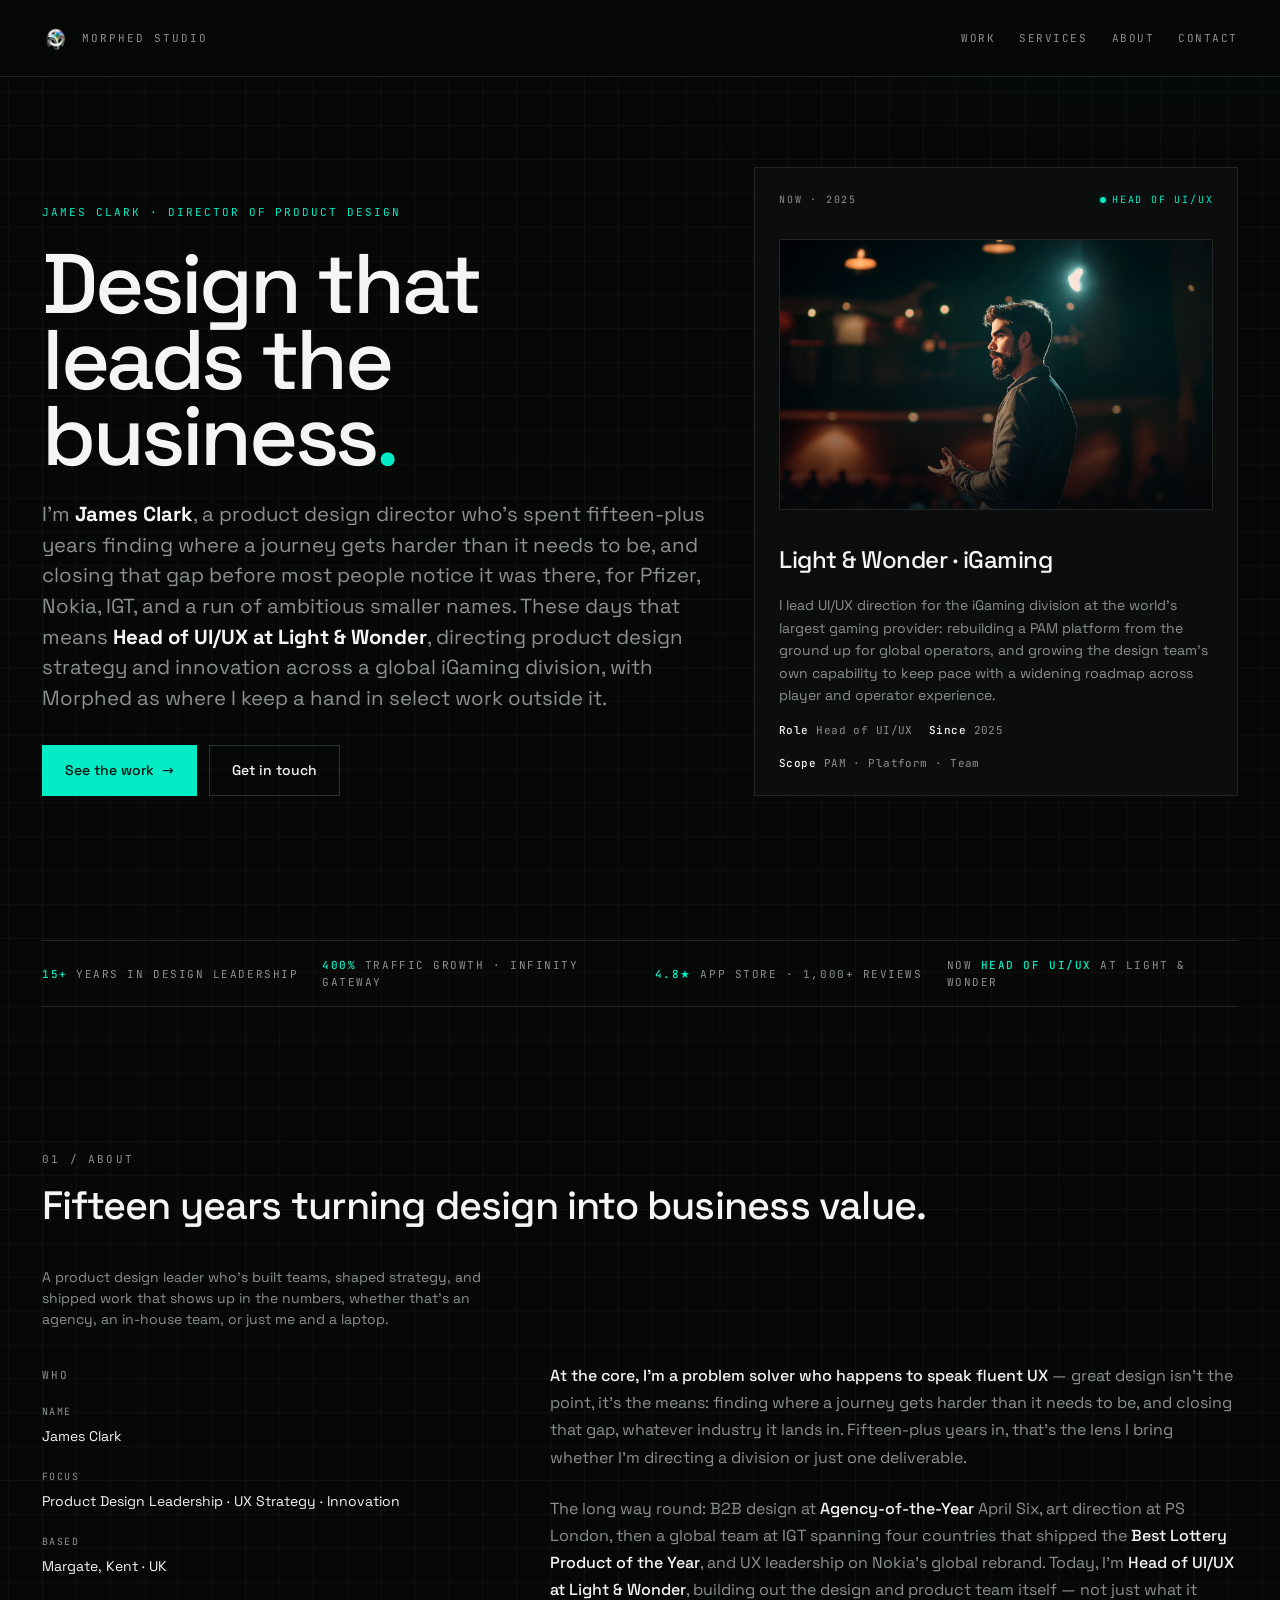
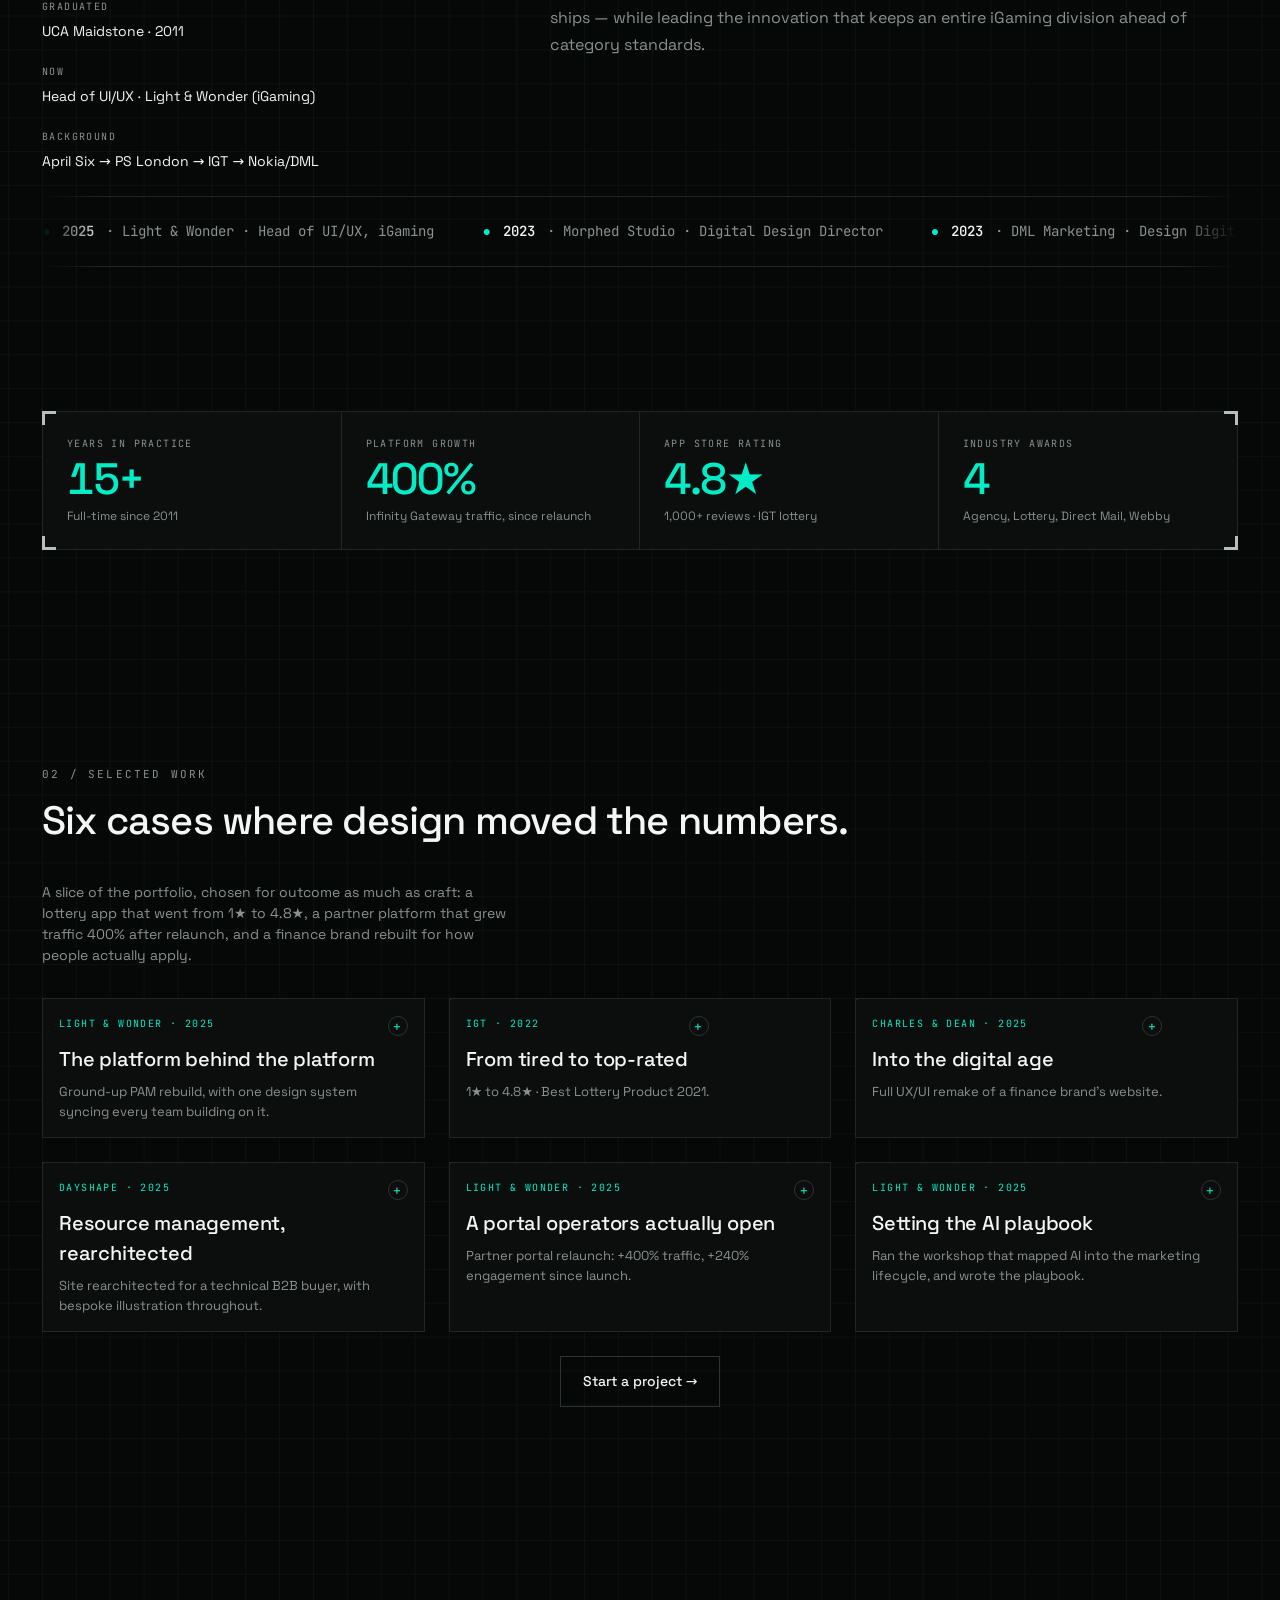
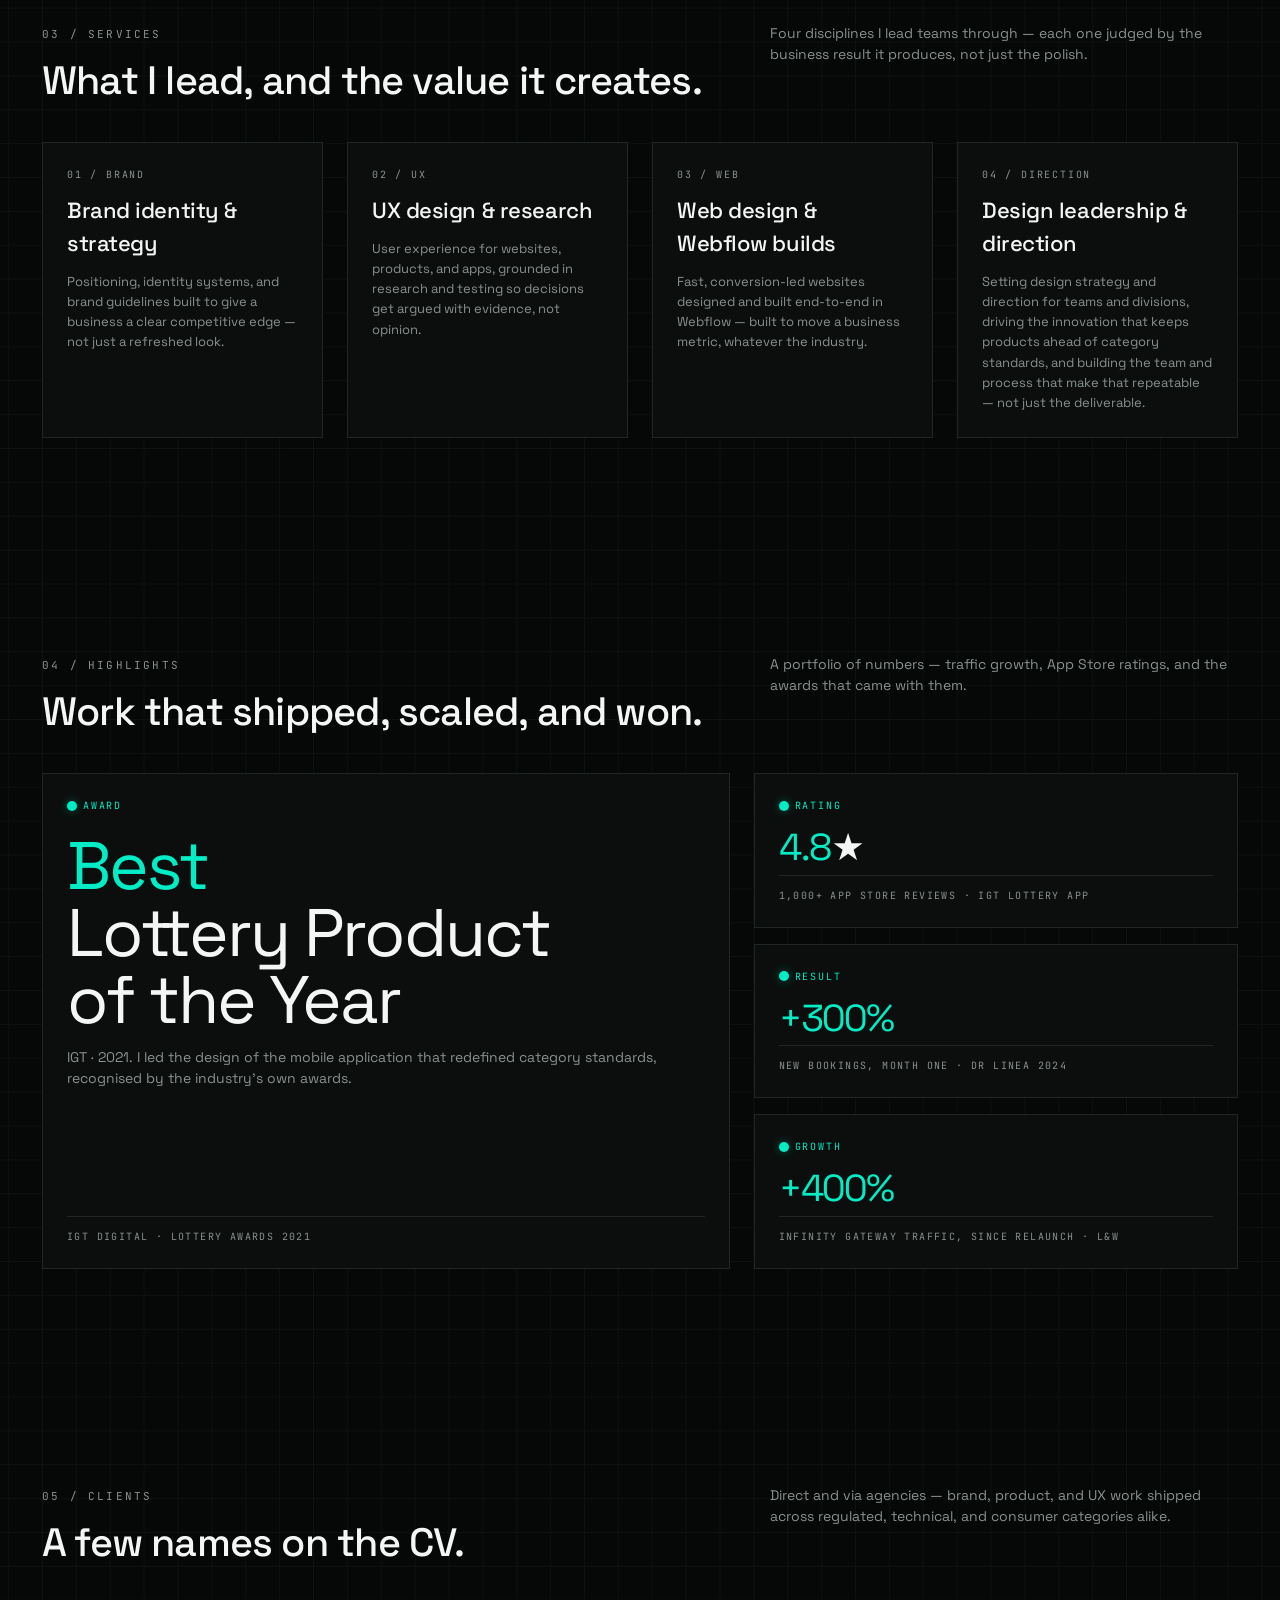
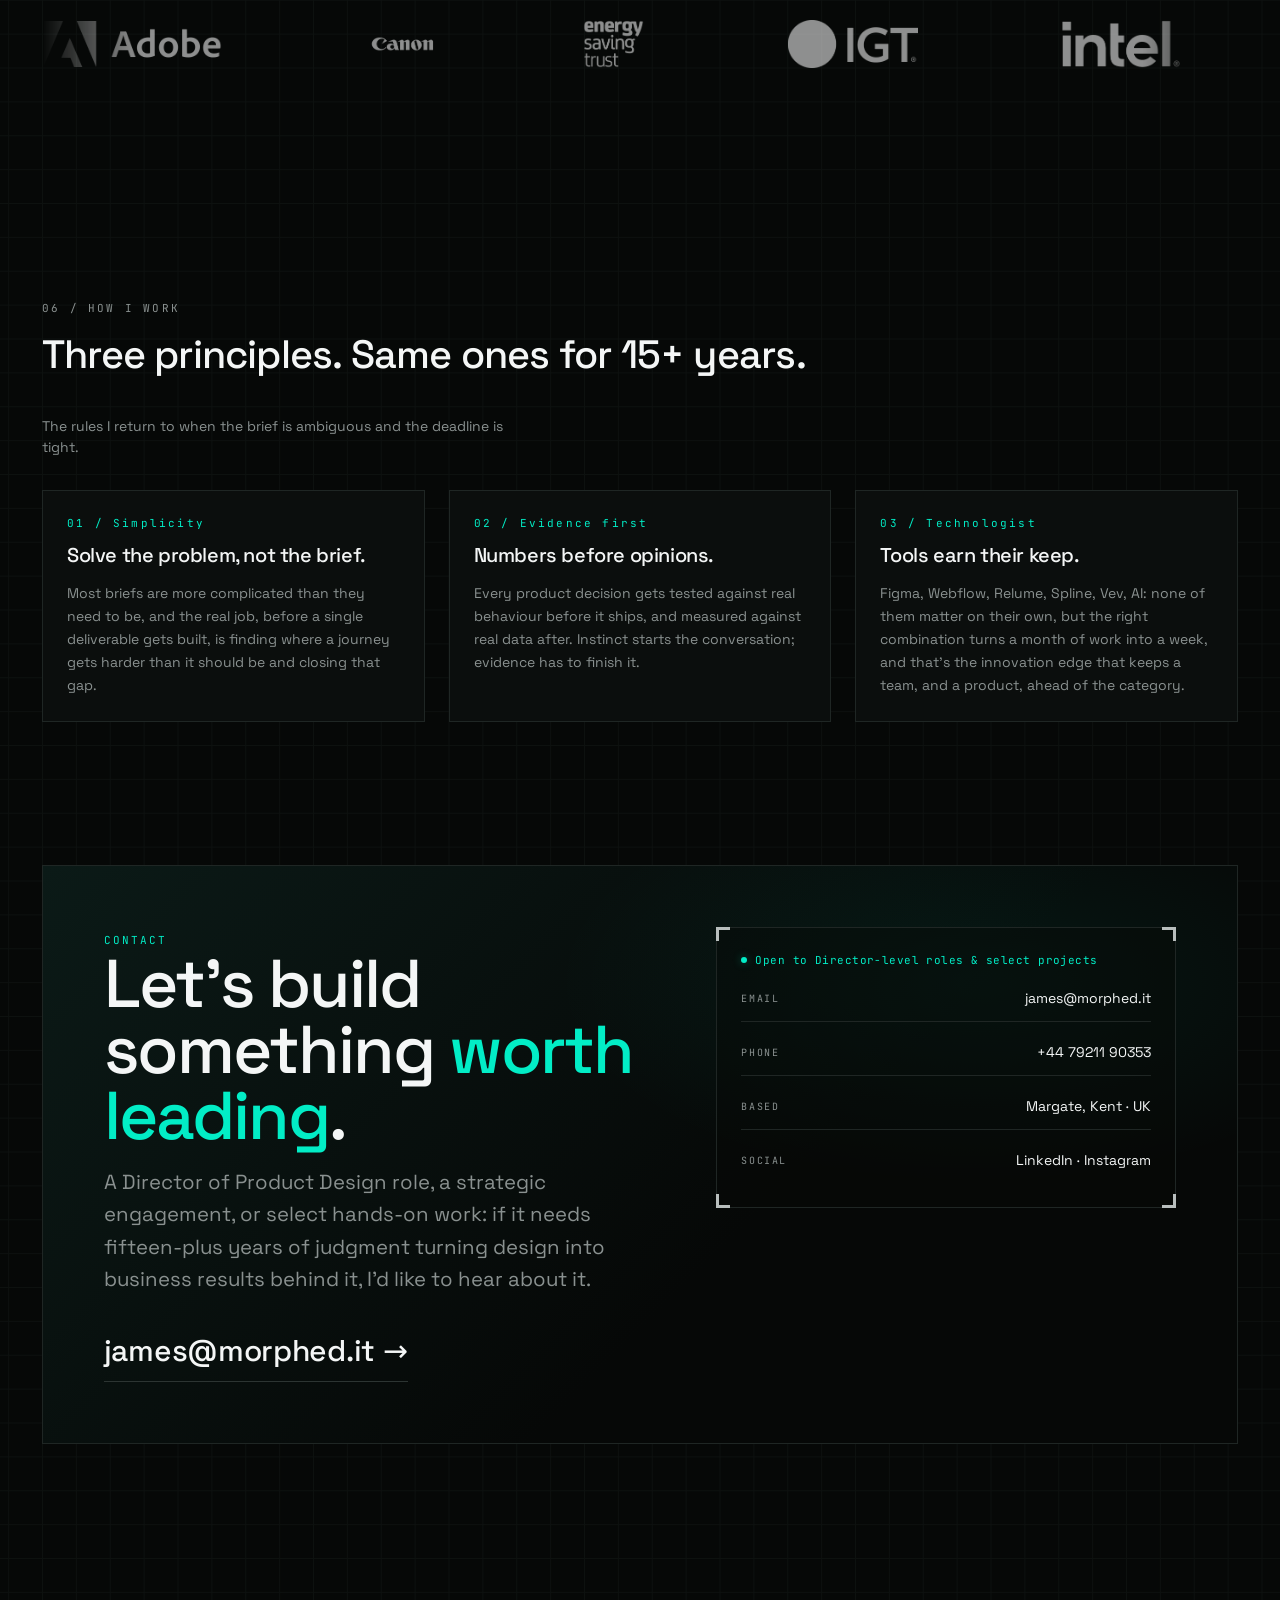
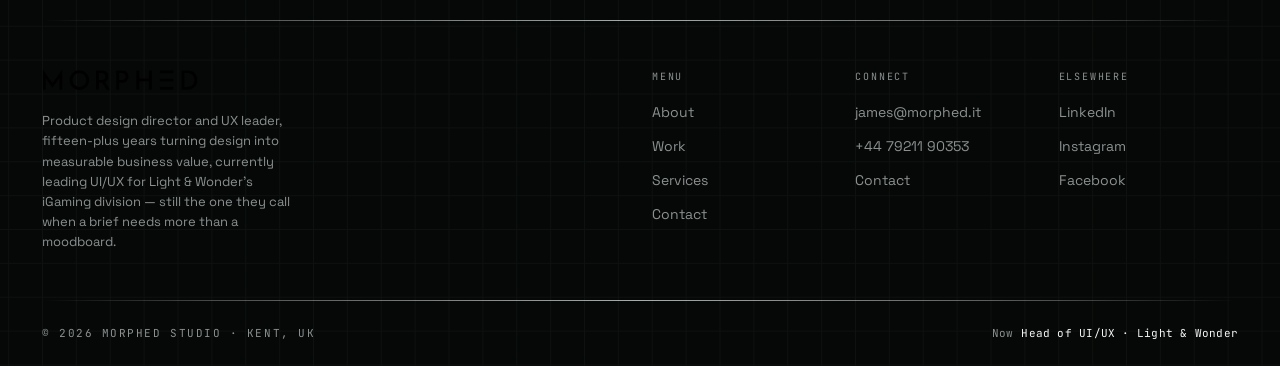
==== commit f0a46f8e: "Copy update + Portfolio Update Added director role more and changes projects" ====
--- a/index.html
+++ b/index.html
@@ -24,8 +24,8 @@
 </script>
 <meta charset="utf-8" />
 <meta name="viewport" content="width=device-width, initial-scale=1" />
-  <title>James Clark — Design Director &amp; UX Leader</title>
-  <meta name="description" content="James Clark — a design director with 15+ years leading brand, product, and UX for Pfizer, Nokia, IGT, and Light &amp; Wonder. Based in Kent, working globally." />
+  <title>James Clark — Director of Product Design &amp; UX Leader</title>
+  <meta name="description" content="James Clark — a product design director who turns design into measurable business value: 400% traffic growth, a 4.8★ App Store rating, and category-defining platforms for Pfizer, Nokia, IGT, and Light &amp; Wonder. Based in Kent, working globally." />
   <link rel="canonical" href="https://morphed.studio/" />
 
   <!-- Favicons -->
@@ -38,8 +38,8 @@
   <!-- Open Graph -->
   <meta property="og:type" content="website" />
   <meta property="og:site_name" content="Morphed Studio" />
-  <meta property="og:title" content="James Clark — Design Director &amp; UX Leader" />
-  <meta property="og:description" content="James Clark — a design director with 15+ years leading brand, product, and UX for Pfizer, Nokia, IGT, and Light &amp; Wonder. Based in Kent, working globally." />
+  <meta property="og:title" content="James Clark — Director of Product Design &amp; UX Leader" />
+  <meta property="og:description" content="James Clark — a product design director who turns design into measurable business value: 400% traffic growth, a 4.8★ App Store rating, and category-defining platforms for Pfizer, Nokia, IGT, and Light &amp; Wonder. Based in Kent, working globally." />
   <meta property="og:url" content="https://morphed.studio/" />
   <meta property="og:image" content="https://morphed.studio/assets/og-image.png" />
   <meta property="og:image:width" content="1200" />
@@ -47,13 +47,13 @@
 
   <!-- Twitter -->
   <meta name="twitter:card" content="summary_large_image" />
-  <meta name="twitter:title" content="James Clark — Design Director &amp; UX Leader" />
-  <meta name="twitter:description" content="James Clark — a design director with 15+ years leading brand, product, and UX for Pfizer, Nokia, IGT, and Light &amp; Wonder. Based in Kent, working globally." />
+  <meta name="twitter:title" content="James Clark — Director of Product Design &amp; UX Leader" />
+  <meta name="twitter:description" content="James Clark — a product design director who turns design into measurable business value: 400% traffic growth, a 4.8★ App Store rating, and category-defining platforms for Pfizer, Nokia, IGT, and Light &amp; Wonder. Based in Kent, working globally." />
   <meta name="twitter:image" content="https://morphed.studio/assets/og-image.png" />
 <link rel="preload" as="font" type="font/woff2" href="assets/fonts/space-grotesk-latin-400-normal.woff2" crossorigin />
 <link rel="preload" as="font" type="font/woff2" href="assets/fonts/space-grotesk-latin-500-normal.woff2" crossorigin />
 <link rel="preload" as="font" type="font/woff2" href="assets/fonts/jetbrains-mono-latin-400-normal.woff2" crossorigin />
-<style>@font-face{font-family:'Space Grotesk';font-style:normal;font-display:optional;font-weight:300;src:url(assets/fonts/space-grotesk-latin-300-normal.woff2) format('woff2')}@font-face{font-family:'Space Grotesk';font-style:normal;font-display:optional;font-weight:400;src:url(assets/fonts/space-grotesk-latin-400-normal.woff2) format('woff2')}@font-face{font-family:'Space Grotesk';font-style:normal;font-display:optional;font-weight:500;src:url(assets/fonts/space-grotesk-latin-500-normal.woff2) format('woff2')}@font-face{font-family:'Space Grotesk';font-style:normal;font-display:optional;font-weight:600;src:url(assets/fonts/space-grotesk-latin-600-normal.woff2) format('woff2')}@font-face{font-family:'Space Grotesk';font-style:normal;font-display:optional;font-weight:700;src:url(assets/fonts/space-grotesk-latin-700-normal.woff2) format('woff2')}@font-face{font-family:'JetBrains Mono';font-style:normal;font-display:optional;font-weight:400;src:url(assets/fonts/jetbrains-mono-latin-400-normal.woff2) format('woff2')}@font-face{font-family:'JetBrains Mono';font-style:normal;font-display:optional;font-weight:500;src:url(assets/fonts/jetbrains-mono-latin-500-normal.woff2) format('woff2')}:root{--teal-500:#02edc6;--teal-400:#4df3d4;--teal-300:#8af7e3;--teal-600:#00c9a8;--teal-700:#009c82;--teal-glow:rgba(2,237,198,0.35);--ink-50:#f4f6f6;--ink-100:#dfe3e3;--ink-200:#b8bebd;--ink-300:#8a9190;--ink-400:#5e6564;--ink-500:#3b4241;--ink-600:#262c2b;--ink-700:#1a1f1e;--ink-800:#121615;--ink-900:#0b0e0d;--ink-950:#060807;--bg:var(--ink-950);--bg-1:var(--ink-900);--bg-2:var(--ink-800);--bg-3:var(--ink-700);--border:#1f2624;--border-strong:#2c3432;--text:var(--ink-50);--muted:var(--ink-300);--subtle:var(--ink-400);--primary:var(--teal-500);--primary-ink:#00110e;--success:#3ddc97;--warning:#f5c451;--font-sans:'Space Grotesk',ui-sans-serif,system-ui,sans-serif;--font-mono:'JetBrains Mono',ui-monospace,Menlo,monospace;--r-sm:4px;--r-md:8px;--r-lg:12px;--r-xl:20px;--s-1:4px;--s-2:8px;--s-3:12px;--s-4:16px;--s-5:24px;--s-6:32px;--s-7:48px;--s-8:64px;--s-9:96px;--fl-5:clamp(24px,2.5vw + 10px,48px);--grid:48px;--grid-gap:var(--s-5);--fl-6:clamp(32px,3.5vw + 16px,64px);--fl-7:clamp(72px,9vw + 30px,144px);--t-display:clamp(40px,5.5vw + 14px,104px);--t-h2:clamp(24px,2vw + 14px,44px);--t-lead:clamp(17px,0.5vw + 14px,22px)}*{box-sizing:border-box}body,html{margin:0;padding:0}body{position:relative;background:var(--bg);color:var(--text);font-family:var(--font-sans);line-height:1.5;-webkit-font-smoothing:antialiased;overflow-x:hidden}body::before{content:"";position:fixed;inset:0;pointer-events:none;z-index:0;opacity:.3;background-image:radial-gradient(1200px 600px at 90% -10%,rgba(2,237,198,.06),transparent 60%)}h1,h2,h3,h4,h5{margin:0;font-weight:500;letter-spacing:-.02em}p{margin:0}a{color:inherit;text-decoration:none}.mono{font-family:var(--font-mono)}.page{position:relative;z-index:1;max-width:1344px;margin:0 auto;padding:0 var(--fl-5)}.bg-grid{position:absolute;inset:0;pointer-events:none;z-index:-1;opacity:.3;background-image:linear-gradient(var(--border) 1px,transparent 1px),linear-gradient(90deg,var(--border) 1px,transparent 1px);background-size:var(--grid,48px) var(--grid,48px);background-position:var(--grid-origin-x,0) var(--grid-origin-y,0)}.bg-glow{position:absolute;inset:0;pointer-events:none;z-index:-1;opacity:0;transition:opacity .5s cubic-bezier(.33,1,.68,1);background-image:linear-gradient(rgba(2,237,198,.41) 1px,transparent 1px),linear-gradient(90deg,rgba(2,237,198,.41) 1px,transparent 1px);background-size:var(--grid,48px) var(--grid,48px);background-position:var(--grid-origin-x,0) var(--grid-origin-y,0);mask-image:radial-gradient(30px 30px at var(--gx,-300px) var(--gy,-300px),#000 0%,rgba(0,0,0,.5) 55%,transparent 100%);-webkit-mask-image:radial-gradient(30px 30px at var(--gx,-300px) var(--gy,-300px),#000 0%,rgba(0,0,0,.5) 55%,transparent 100%)}body.grid-glow-on .bg-glow{opacity:1}.grid-cols{--grid-mult:1;position:absolute;left:var(--fl-5);right:var(--fl-5);top:0;bottom:0;z-index:-1;pointer-events:none;display:grid;grid-template-columns:repeat(36,1fr);gap:var(--grid-gap)}@media (min-width:601px) and (max-width:900px){.grid-cols{--grid-mult:3}}@media (max-width:600px){.grid-cols{--grid-mult:9}}.topbar{position:sticky;top:0;z-index:50;width:100%;margin-bottom:var(--s-7);background:color-mix(in srgb,var(--bg) 82%,transparent);backdrop-filter:blur(12px);-webkit-backdrop-filter:blur(12px);border-bottom:1px solid var(--border)}.topbar-inner{max-width:1344px;margin:0 auto;display:flex;justify-content:space-between;align-items:center;padding:var(--s-5) var(--fl-5);gap:var(--s-4)}.brand{display:flex;gap:var(--s-3);align-items:center}.brand img{width:28px;height:28px;object-fit:contain}.brand .divider{width:1px;height:20px;background:var(--border-strong)}.brand .label{font-family:var(--font-mono);font-size:11px;letter-spacing:.18em;text-transform:uppercase;color:var(--muted)}.nav{display:flex;gap:var(--s-5);font-family:var(--font-mono);font-size:11px;letter-spacing:.14em;text-transform:uppercase;color:var(--muted);flex-wrap:wrap}.nav a{position:relative;padding:4px 0}.nav a.active{color:var(--teal-500)}.nav a:hover{color:var(--text)}.nav a::after{content:"";position:absolute;left:0;right:0;bottom:-2px;height:1px;background:var(--teal-500);transform:scaleX(0);transform-origin:left;transition:transform .3s cubic-bezier(.16,1,.3,1)}.nav a.active::after,.nav a:hover::after{transform:scaleX(1)}@media (max-width:700px){.topbar-inner{flex-direction:column;align-items:flex-start}.nav{gap:var(--s-4)}}.eyebrow{font-family:var(--font-mono);font-size:11px;letter-spacing:.18em;color:var(--teal-500);text-transform:uppercase;display:inline-flex;align-items:center;gap:var(--s-2)}.btn{padding:14px 22px;border-radius:0;font-family:inherit;font-weight:500;font-size:14px;cursor:pointer;border:1px solid transparent;display:inline-flex;align-items:center;gap:8px;transition:.2s cubic-bezier(.25,1,.5,1);text-decoration:none}.btn-primary{background:var(--teal-500);color:var(--primary-ink)}.btn-primary:hover{transform:translateY(-1px)}.btn-primary::after{content:"→";transition:transform .2s cubic-bezier(.25,1,.5,1)}.btn-primary:hover::after{transform:translateX(4px)}.btn-ghost{background:0 0;color:var(--text);border-color:var(--border-strong)}.btn-ghost:hover{border-color:var(--teal-500);color:var(--teal-500)}[data-reveal]{opacity:0;transform:translateY(28px);transition:opacity 1s cubic-bezier(.22,.7,.2,1),transform 1s cubic-bezier(.22,.7,.2,1);transition-delay:var(--reveal-delay,0ms);will-change:opacity,transform}[data-reveal=fade]{transform:none}[data-reveal=left]{transform:translateX(-32px)}[data-reveal=right]{transform:translateX(32px)}[data-reveal=scale]{transform:scale(.96)}[data-reveal].in{opacity:1;transform:none}[data-reveal-group]>*{opacity:0;transform:translateY(24px);transition:opacity .85s cubic-bezier(.22,.7,.2,1),transform .85s cubic-bezier(.22,.7,.2,1)}[data-reveal-group].in>*{opacity:1;transform:none}[data-reveal-group].in>:first-child{transition-delay:0s}[data-reveal-group].in>:nth-child(2){transition-delay:80ms}[data-reveal-group].in>:nth-child(3){transition-delay:160ms}[data-reveal-group].in>:nth-child(4){transition-delay:240ms}[data-reveal-group].in>:nth-child(5){transition-delay:320ms}[data-reveal-group].in>:nth-child(6){transition-delay:0.4s}[data-spotlight]{position:relative}[data-spotlight]::after{content:"";position:absolute;inset:0;border-radius:inherit;pointer-events:none;opacity:0;transition:opacity .4s;background:radial-gradient(340px circle at var(--mx,50%) var(--my,50%),rgba(2,237,198,.1),transparent 60%)}[data-spotlight]:hover::after{opacity:1}.btn-ghost[data-spotlight]::after{background:radial-gradient(60px circle at var(--mx,50%) var(--my,50%),rgba(255,255,255,.3),transparent 70%)}.btn-primary[data-spotlight]::before{content:"";position:absolute;inset:0;pointer-events:none;opacity:0;transition:opacity .4s;background:radial-gradient(60px circle at var(--mx,50%) var(--my,50%),rgba(255,255,255,.35),transparent 70%)}.btn-primary[data-spotlight]:hover::before{opacity:1}.btn-primary[data-spotlight]::after{content:"→";position:static;inset:auto;background:none;opacity:1;pointer-events:auto}.hero-card[data-spotlight]::before,.proj .card[data-spotlight]::before,.svc[data-spotlight]::before,.win[data-spotlight]::before,.philo-col[data-spotlight]::before{content:"";position:absolute;inset:0;pointer-events:none;opacity:0;transition:opacity .5s;background:radial-gradient(420px circle at var(--mx,50%) var(--my,50%),rgba(2,237,198,.14),transparent 65%)}.hero-card[data-spotlight]:hover::before,.proj .card[data-spotlight]:hover::before,.svc[data-spotlight]:hover::before,.win[data-spotlight]:hover::before,.philo-col[data-spotlight]:hover::before{opacity:1}.section-head{display:flex;align-items:baseline;justify-content:space-between;gap:var(--s-6);margin-bottom:var(--s-6);padding-top:calc(var(--fl-7) * .25);margin-top:calc(var(--fl-7) * 1.25);flex-wrap:wrap}.section-head .title{display:flex;flex-direction:column;gap:var(--s-2)}.section-head .title h2{font-size:var(--t-h2)}.section-head .title .num{font-family:var(--font-mono);font-size:11px;letter-spacing:.2em;color:var(--muted);text-transform:uppercase}.section-head .desc{color:var(--muted);max-width:52ch;font-size:14px}.footer{margin-top:var(--fl-7);padding-top:var(--s-6);position:relative}.pulse-divider{position:relative;height:1px;width:100%}.pulse-divider::before{content:"";position:absolute;left:0;right:0;top:0;height:1px;background:linear-gradient(90deg,transparent 0,rgba(200,210,210,.35) 15%,rgba(220,230,230,.75) 50%,rgba(200,210,210,.35) 85%,transparent 100%);transform:scaleX(0);transform-origin:center;transition:transform 1.6s cubic-bezier(.22,.8,.25,1)}.footer.is-pulsing .pulse-divider::before{transform:scaleX(1)}.footer.is-pulsing .footer-top-divider::before{transition-delay:0s}.footer.is-pulsing .footer-base-divider::before{transition-delay:.3s}.footer.is-pulsing .sig-divider::before{transition-delay:.9s}@media (prefers-reduced-motion:reduce){.bg-glow{display:none}[data-reveal-group]>*,[data-reveal]{opacity:1!important;transform:none!important;transition:none!important}.pulse-divider::before{transform:scaleX(1);transition:none}}.footer-grid{display:grid;grid-template-columns:repeat(12,1fr);gap:var(--grid-gap);margin:48px 0}.footer-grid>.footer-col:first-child{grid-column:span 6}.footer-grid>.footer-col:not(:first-child){grid-column:span 2}@media (max-width:860px){.footer-grid{grid-template-columns:1fr 1fr}.footer-grid>.footer-col{grid-column:auto}}@media (max-width:520px){.footer-grid{grid-template-columns:1fr}}.footer-col h3{font-family:var(--font-mono);font-size:10px;letter-spacing:.18em;text-transform:uppercase;color:var(--muted);margin-bottom:var(--s-4);font-weight:400}.footer-col ul{list-style:none;padding:0;margin:0;display:flex;flex-direction:column;gap:10px}.footer-col ul a{font-size:14px;color:var(--muted);transition:color .2s}.footer-col ul a:hover{color:var(--teal-500)}.footer-col .mark-row{display:flex;align-items:center;gap:var(--s-2);margin-bottom:var(--s-4)}.footer-col .mark-row img{height:26px;width:auto}.footer-col .mark-row span{font-weight:500;font-size:16px}.footer-col .tag{font-size:13px;color:var(--muted);line-height:1.55;max-width:32ch}.footer-base{display:flex;justify-content:space-between;align-items:center;padding:24px 0;font-family:var(--font-mono);font-size:11px;color:var(--muted);letter-spacing:.14em;text-transform:uppercase;flex-wrap:wrap;gap:var(--s-3)}.footer-base .avail{display:flex;align-items:center;gap:8px;color:var(--muted);text-transform:none;letter-spacing:.02em}.footer-base .avail .dot{width:6px;height:6px;border-radius:50%;background:var(--teal-500);box-shadow:0 0 8px var(--teal-glow)}.cta{margin-top:var(--fl-7);padding:var(--fl-6);background:var(--bg-1);border:1px solid var(--border);border-radius:0;position:relative;overflow:hidden}.cta::before{content:"";position:absolute;inset:0;opacity:.4;background:radial-gradient(500px 250px at 80% 50%,rgba(2,237,198,.12),transparent 60%)}.cta-inner{position:relative;z-index:1;display:grid;grid-template-columns:1.5fr auto;gap:var(--fl-5);align-items:center}@media (max-width:720px){.cta-inner{grid-template-columns:1fr}}.cta h3{font-size:clamp(28px,2.5vw + 10px,44px);line-height:1.1;letter-spacing:-.02em}.cta h3 em{color:var(--teal-500);font-style:normal}.cta .ctas{display:flex;gap:var(--s-3);align-items:center;flex-wrap:wrap}.hero-card[data-reveal]{transform:translateX(32px) rotate(-4deg)}.hero-card[data-reveal].in{transform:none;transition:opacity 1s cubic-bezier(.22,.7,.2,1),transform .9s cubic-bezier(.22,.7,.2,1)}.hero-card[data-reveal].in:hover{transform:rotate(-8deg)}.hero{position:relative;padding-top:var(--fl-5);margin-bottom:var(--fl-7)}.hero-grid{display:grid;grid-template-columns:repeat(12,1fr);gap:var(--grid-gap);align-items:end}.hero-grid>div{grid-column:span 7}.hero-grid>.hero-card{grid-column:span 5}@media (max-width:900px){.hero-grid{grid-template-columns:1fr}.hero-grid>div,.hero-grid>.hero-card{grid-column:1/-1}}.hero h1{font-size:var(--t-display);line-height:.9;letter-spacing:-.04em;margin:var(--s-5) 0 0}.hero h1 em{font-style:normal;color:var(--teal-500);position:relative}.hero h1 em::after{content:".";color:var(--teal-500)}.hero .lead{font-size:var(--t-lead);color:var(--muted);max-width:52ch;margin-top:var(--s-5);line-height:1.5}.hero .ctas{display:flex;gap:var(--s-3);margin-top:var(--s-6);flex-wrap:wrap}.hero-card{position:relative;border:1px solid var(--border);border-radius:0;background:var(--bg-1);padding:var(--s-5);display:flex;flex-direction:column;gap:var(--s-4)}.hero-card .hc-head{display:flex;justify-content:space-between;align-items:center;font-family:var(--font-mono);font-size:10px;letter-spacing:.18em;text-transform:uppercase;color:var(--muted)}.hero-card .hc-head .live{color:var(--teal-500);display:flex;align-items:center;gap:6px}.hero-card .hc-head .live .dot{width:6px;height:6px;border-radius:50%;background:var(--teal-500);box-shadow:0 0 8px var(--teal-glow);animation:2.4s ease-in-out infinite pulse}.hero-card h2{font-size:24px;letter-spacing:-.02em}.hero-card .hc-meta{font-family:var(--font-mono);font-size:11px;color:var(--muted);letter-spacing:.04em;display:flex;gap:var(--s-4);flex-wrap:wrap}.hero-card .hc-meta b{color:var(--text);font-weight:500}.hero-card .hc-preview{position:relative;aspect-ratio:16/10;background:url('assets/james-clark.webp') center/cover no-repeat #0a0b0b;border-radius:0;overflow:hidden;border:1px solid var(--border);margin:var(--s-4) 0}.hero-card .hc-preview::before{content:"";position:absolute;inset:0;background:linear-gradient(180deg,transparent 45%,rgba(4,8,10,.78) 100%);pointer-events:none}.hero-card .hc-preview::after{content:"";position:absolute;inset:0;background:radial-gradient(600px 300px at 70% 30%,rgba(2,237,198,.1),transparent 60%);pointer-events:none;mix-blend-mode:screen}.strip{display:grid;grid-template-columns:repeat(4,auto);justify-content:space-between;align-items:center;padding:var(--s-4) 0;border-top:1px solid var(--border);border-bottom:1px solid var(--border);font-family:var(--font-mono);font-size:11px;color:var(--muted);letter-spacing:.14em;text-transform:uppercase;gap:var(--grid-gap)}@media (max-width:820px){.strip{grid-template-columns:repeat(2,1fr);justify-content:normal}}@media (max-width:520px){.strip{grid-template-columns:1fr;justify-content:normal}}.strip b{color:var(--teal-500);font-weight:500}.figs{position:relative;display:grid;grid-template-columns:repeat(4,1fr);gap:0;border:1px solid var(--border);border-radius:0;background:var(--bg-1);margin:var(--fl-7) 0}.figs>div{padding:var(--s-5);border-right:1px solid var(--border);display:flex;flex-direction:column;gap:6px}.figs>div:last-child{border-right:0}@media (max-width:720px){.figs{grid-template-columns:repeat(2,1fr)}.figs>div{border-right:0;border-bottom:1px solid var(--border)}.figs>div:nth-child(odd){border-right:1px solid var(--border)}}.figs .n{font-size:44px;font-weight:500;letter-spacing:-.03em;color:var(--teal-500);line-height:1;font-variant-numeric:tabular-nums}.figs .l{font-family:var(--font-mono);font-size:10px;letter-spacing:.14em;text-transform:uppercase;color:var(--muted)}.figs .s{color:var(--muted);font-size:12px}.intro{display:grid;grid-template-columns:repeat(12,1fr);gap:var(--grid-gap);align-items:start}.intro>div:first-child{grid-column:span 5}.intro>.body{grid-column:span 7}@media (max-width:900px){.intro{grid-template-columns:1fr}.intro>div:first-child,.intro>.body{grid-column:1/-1}}.intro .eye{font-family:var(--font-mono);font-size:11px;letter-spacing:.18em;color:var(--muted);text-transform:uppercase}.intro h2{font-size:clamp(28px, 3vw + 10px, 48px);line-height:1.1;letter-spacing:-.03em;margin-top:var(--s-3);max-width:18ch}.intro h2 em{font-style:normal;color:var(--teal-500)}.intro .body{display:flex;flex-direction:column;gap:var(--s-5);color:var(--muted);font-size:16px;line-height:1.7}.intro .body p b{color:var(--text);font-weight:500}.intro-meta{display:grid;grid-template-columns:1fr 1fr;gap:var(--s-4);margin-top:var(--s-5);padding-top:var(--s-5);border-top:1px solid var(--border)}.intro-meta .k{font-family:var(--font-mono);font-size:10px;letter-spacing:.14em;text-transform:uppercase;color:var(--muted)}.intro-meta .v{font-size:14px;color:var(--text);margin-top:4px}.proj{display:grid;grid-template-columns:repeat(6,1fr);gap:var(--grid-gap)}.proj .card{position:relative;grid-column:span 3;background:var(--bg-1);border:1px solid var(--border);border-radius:0;display:flex;flex-direction:column;transition:transform .3s cubic-bezier(.16,1,.3,1);cursor:pointer}.proj .card.sm{grid-column:span 2}.proj .card.lg{grid-column:span 4}@media (max-width:1024px){.proj{grid-template-columns:repeat(2,1fr)}.proj .card,.proj .card.lg,.proj .card.sm{grid-column:span 2}}@media (max-width:600px){.proj{grid-template-columns:1fr}.proj .card,.proj .card.lg,.proj .card.sm{grid-column:span 1}}.proj .card:hover{transform:translateY(-4px)}.proj .vis{aspect-ratio:4/3;position:relative;overflow:hidden;border-bottom:1px solid var(--border)}.proj .body{padding:var(--s-4);display:flex;flex-direction:column;gap:var(--s-2)}.proj .body .nm{font-family:var(--font-mono);font-size:10px;letter-spacing:.14em;text-transform:uppercase;color:var(--teal-500);display:flex;justify-content:space-between}.proj .body h3{font-size:20px;letter-spacing:-.01em}.proj .body p{font-size:13px;color:var(--muted);line-height:1.5}.vis .photo{width:100%;height:100%;object-fit:cover;display:block;position:absolute;inset:0}.fig-pfizer{background:radial-gradient(500px 250px at 70% 40%,rgba(2,237,198,.18),transparent 60%),linear-gradient(135deg,#0b2e28,#060807 60%)}.fig-pfizer::before{content:"";position:absolute;top:50%;left:50%;width:60%;aspect-ratio:1;transform:translate(-50%,-50%);border:1px dashed rgba(2,237,198,.25);border-radius:50%}.fig-pfizer::after{content:"";position:absolute;top:50%;left:50%;width:30%;aspect-ratio:1;transform:translate(-50%,-50%);background:radial-gradient(circle,var(--teal-400),var(--teal-600));border-radius:50%;box-shadow:0 0 60px var(--teal-glow)}.fig-sybajet{background:linear-gradient(180deg,#14181a,#0b0e0d)}.fig-sybajet::before{content:"";position:absolute;inset:0;background:linear-gradient(110deg,transparent 48%,rgba(255,255,255,.04) 50%,transparent 52%),linear-gradient(80deg,transparent 20%,rgba(2,237,198,.08) 30%,transparent 35%)}.fig-sybajet::after{content:"";position:absolute;bottom:20%;left:-5%;right:-5%;height:2px;background:linear-gradient(90deg,transparent,var(--teal-500),transparent);box-shadow:0 0 20px var(--teal-500)}.fig-nokia{background:#0a1217}.fig-nokia::before{content:"";position:absolute;inset:0;background-image:linear-gradient(rgba(2,237,198,.15) 1px,transparent 1px),linear-gradient(90deg,rgba(2,237,198,.15) 1px,transparent 1px);background-size:40px 40px;mask-image:radial-gradient(circle at 50% 50%,#000 30%,transparent 70%)}.fig-nokia::after{content:"N";position:absolute;top:50%;left:50%;transform:translate(-50%,-50%);font-size:clamp(80px,14vw,180px);font-weight:500;letter-spacing:-.05em;color:var(--teal-500);opacity:.95}.fig-igt{background:linear-gradient(135deg,#1a2e2b,#0b1a18)}.fig-igt::before{content:"";position:absolute;inset:0;background:radial-gradient(80px 80px at 20% 30%,var(--teal-500) 0,transparent 40%),radial-gradient(60px 60px at 75% 65%,#f5c86a 0,transparent 40%);filter:blur(20px);opacity:.6}.fig-igt::after{content:"4.8★";position:absolute;top:50%;left:50%;transform:translate(-50%,-50%);font-family:var(--font-mono);font-size:clamp(32px,5vw,56px);font-weight:500;color:var(--text);text-shadow:0 0 20px var(--teal-glow)}.fig-linea{background:linear-gradient(135deg,#2e2a2a,#1a1716,#0b0908)}.fig-linea::before{content:"";position:absolute;top:50%;left:50%;transform:translate(-50%,-50%);width:55%;aspect-ratio:1;background:radial-gradient(circle,#d4b89a 0,#a08770 50%,transparent 80%);border-radius:50%;filter:blur(40px);opacity:.7}.fig-linea::after{content:"+300%";position:absolute;bottom:18%;right:8%;font-size:clamp(20px,2.2vw,28px);font-family:var(--font-mono);color:var(--teal-500);font-weight:500}.fig-precision{background:linear-gradient(135deg,#2d1b4d,#1a0d2e,#0b0e0d)}.fig-precision::before{content:"";position:absolute;top:50%;left:50%;transform:translate(-50%,-50%);width:40%;aspect-ratio:1;background:linear-gradient(135deg,#8a5cf5,#5b2fb8);border-radius:50%;filter:blur(60px);opacity:.6}.fig-precision::after{content:"◉";position:absolute;top:50%;left:50%;transform:translate(-50%,-50%);font-size:56px;color:#c4a9ff}.services-row{display:grid;grid-template-columns:repeat(4,1fr);gap:var(--grid-gap)}@media (max-width:900px){.services-row{grid-template-columns:repeat(2,1fr)}}@media (max-width:520px){.services-row{grid-template-columns:1fr}}.svc{background:var(--bg-1);border:1px solid var(--border);border-radius:0;padding:var(--s-5);display:flex;flex-direction:column;gap:var(--s-3);min-height:220px;position:relative;cursor:pointer}.svc .num{font-family:var(--font-mono);font-size:10px;letter-spacing:.18em;color:var(--muted);text-transform:uppercase}.svc h3{font-size:22px;letter-spacing:-.02em}.svc p{font-size:13px;color:var(--muted);line-height:1.55}.svc .go{font-family:var(--font-mono);font-size:10px;letter-spacing:.14em;text-transform:uppercase;color:var(--teal-500);margin-top:auto;display:inline-flex;align-items:center;gap:6px;transition:gap .2s}.svc:hover .go{gap:12px}.career{padding:var(--s-5) 0;border-top:1px solid var(--border);border-bottom:1px solid var(--border);margin-top:var(--s-5);overflow:hidden;mask-image:linear-gradient(90deg,transparent,#000 5%,#000 95%,transparent)}.career-track{display:flex;gap:var(--s-7);width:max-content;animation:42s linear infinite march;align-items:center}.career-track span{font-family:var(--font-mono);font-size:14px;color:var(--muted);white-space:nowrap;display:inline-flex;align-items:center;gap:var(--s-3)}.career-track span b{color:var(--text);font-weight:500}.career-track span .dot{color:var(--teal-500)}@keyframes march{to{transform:translateX(-50%)}}.wins{display:grid;grid-template-columns:repeat(12,1fr);gap:var(--grid-gap);align-items:stretch}.wins>.win.feature{grid-column:span 7}.wins>.win-stack{grid-column:span 5}.wins .win-stack{display:grid;grid-template-rows:repeat(3,1fr);gap:var(--s-4)}.wins .win.feature{justify-content:space-between}.wins .win.feature .big{font-size:clamp(40px, 4vw + 16px, 68px)}.wins .win.mini{gap:var(--s-2);padding:var(--s-5)}.wins .win.mini .big{font-size:clamp(28px, 2vw + 12px, 40px)}@media (max-width:900px){.wins{grid-template-columns:1fr}.wins>.win.feature,.wins>.win-stack{grid-column:1/-1}}.win{position:relative;background:var(--bg-1);border:1px solid var(--border);border-radius:0;padding:var(--s-5);display:flex;flex-direction:column;gap:var(--s-3)}.win .tag{font-family:var(--font-mono);font-size:10px;letter-spacing:.18em;text-transform:uppercase;color:var(--teal-500);display:inline-flex;align-items:center;gap:6px}.win .tag::before{content:"";width:10px;height:10px;background:var(--teal-500);border-radius:50%;box-shadow:0 0 10px var(--teal-glow)}.win .big{font-size:clamp(36px, 4vw + 12px, 60px);letter-spacing:-.03em;line-height:1;color:var(--text);font-variant-numeric:tabular-nums;margin-top:var(--s-2)}.win .big em{font-style:normal;color:var(--teal-500)}.win p{font-size:14px;color:var(--muted);line-height:1.55}.win .src{font-family:var(--font-mono);font-size:10px;letter-spacing:.14em;text-transform:uppercase;color:var(--muted);margin-top:auto;padding-top:var(--s-3);border-top:1px solid var(--border)}.clients{padding:var(--s-4) 0;overflow:hidden;mask-image:linear-gradient(90deg,transparent,#000 8%,#000 92%,transparent)}.clients-track{display:flex;gap:var(--fl-7);width:max-content;animation:55s linear infinite march}.logo-item{display:flex;align-items:center;flex:0 0 auto}.logo-item img{height:48px;width:auto;max-width:180px;object-fit:contain;filter:brightness(0) invert(1);opacity:.55;transition:opacity .25s}.logo-item:hover img{opacity:1}.philo{display:grid;grid-template-columns:repeat(3,1fr);gap:var(--grid-gap)}@media (max-width:900px){.philo{grid-template-columns:1fr}}.philo-col{position:relative;padding:var(--s-5);border:1px solid var(--border);border-radius:0;background:var(--bg-1)}.philo-col h3{font-size:20px;letter-spacing:-.02em;margin-bottom:var(--s-3)}.philo-col .n{font-family:var(--font-mono);font-size:11px;letter-spacing:.2em;color:var(--teal-500);display:block;margin-bottom:var(--s-2)}.philo-col p{font-size:14px;color:var(--muted);line-height:1.65}html{scroll-behavior:smooth}div[id].anchor,section[id]{scroll-margin-top:90px}.proj .vis{aspect-ratio:16/11}.card.lg .vis{aspect-ratio:16/9}.proj .vis .badge{position:absolute;top:var(--s-3);left:var(--s-3);z-index:2;font-family:var(--font-mono);font-size:10px;letter-spacing:.14em;text-transform:uppercase;color:var(--text);background:rgba(6,8,7,.55);backdrop-filter:blur(6px);border:1px solid rgba(255,255,255,.12);padding:5px 9px;border-radius:999px}#contact{margin-top:var(--fl-7)}.contact-wrap{position:relative;border:1px solid var(--border);border-radius:0;background:linear-gradient(135deg,#0b1a17,#060807 60%)}.contact-wrap::before{content:"";position:absolute;inset:0;opacity:.5;background:radial-gradient(700px 340px at 78% 20%,rgba(2,237,198,.14),transparent 60%);pointer-events:none}.contact-inner{position:relative;z-index:1;display:grid;grid-template-columns:1.2fr 1fr;gap:var(--fl-6);padding:var(--fl-6)}@media (max-width:820px){.contact-inner{grid-template-columns:1fr;gap:var(--fl-5)}}.contact-lead h2{font-size:clamp(34px,4.5vw + 10px,68px);line-height:.98;letter-spacing:-.03em}.contact-lead h2 em{font-style:normal;color:var(--teal-500)}.contact-lead p{margin-top:var(--s-4);color:var(--muted);font-size:var(--t-lead);line-height:1.6;max-width:44ch}.contact-mail{display:inline-flex;align-items:center;gap:10px;margin-top:var(--s-6);font-size:clamp(20px,2vw + 8px,30px);font-weight:500;letter-spacing:-.01em;color:var(--text);border-bottom:1px solid var(--border-strong);padding-bottom:8px;transition:border-color .3s,color .3s}.contact-mail:hover{color:var(--teal-500);border-color:var(--teal-500)}.contact-card{position:relative;align-self:start;display:flex;flex-direction:column;gap:var(--s-2);background:rgba(6,8,7,.4);border:1px solid var(--border);border-radius:0;padding:var(--s-5)}.contact-card .row{display:flex;justify-content:space-between;align-items:center;gap:var(--s-4);padding:12px 0;border-bottom:1px solid var(--border)}.contact-card .row:last-child{border-bottom:0}.contact-card .k{font-family:var(--font-mono);font-size:10px;letter-spacing:.16em;text-transform:uppercase;color:var(--muted)}.contact-card .v{font-size:14px;color:var(--text);text-align:right}.contact-card .v a{color:var(--text);transition:color .2s}.contact-card .v a:hover{color:var(--teal-500)}.contact-card .status{display:flex;align-items:center;gap:8px;color:var(--teal-500);font-family:var(--font-mono);font-size:11px;letter-spacing:.04em}.contact-card .status .dot{width:6px;height:6px;border-radius:50%;background:var(--teal-500);box-shadow:0 0 8px var(--teal-glow);animation:2.4s ease-in-out infinite pulse}@keyframes pulse{0%,100%{opacity:1}50%{opacity:.35}}.proj .card{appearance:none;font:inherit;color:inherit;text-align:left;width:100%;padding:0;margin:0}.proj .body .nm .plus{display:inline-flex;align-items:center;justify-content:center;width:20px;height:20px;border-radius:50%;border:1px solid var(--border-strong);font-size:13px;line-height:1;color:var(--teal-500);transition:background .25s cubic-bezier(.16,1,.3,1),color .25s cubic-bezier(.16,1,.3,1),transform .25s cubic-bezier(.16,1,.3,1)}.proj .card:hover .body .nm .plus{background:var(--teal-500);color:var(--primary-ink);transform:rotate(90deg)}.lightbox{position:fixed;inset:0;z-index:100;display:flex;align-items:center;justify-content:center;padding:var(--s-5);opacity:0;visibility:hidden;transition:opacity .35s cubic-bezier(.22,.7,.2,1),visibility 0s linear .35s}.lightbox.is-open{opacity:1;visibility:visible;transition:opacity .35s cubic-bezier(.22,.7,.2,1),visibility}body.lb-open{overflow:hidden}.lb-backdrop{position:absolute;inset:0;background:rgba(6,8,7,.86);backdrop-filter:blur(6px);-webkit-backdrop-filter:blur(6px)}.lb-panel{position:relative;z-index:1;width:100%;max-width:1080px;max-height:88vh;background:var(--bg-1);border:1px solid var(--border-strong);border-radius:0;overflow:hidden;display:grid;grid-template-columns:1.5fr 1fr;transform:translateY(18px) scale(.98);transition:transform .35s cubic-bezier(.22,.7,.2,1)}.lightbox.is-open .lb-panel{transform:translateY(0) scale(1)}.lb-close{position:absolute;top:var(--s-3);right:var(--s-3);z-index:3;width:34px;height:34px;border-radius:50%;border:1px solid rgba(255,255,255,.14);background:rgba(6,8,7,.55);backdrop-filter:blur(6px);color:var(--text);font-size:15px;cursor:pointer;display:flex;align-items:center;justify-content:center;transition:border-color .2s,color .2s}.lb-close:hover{border-color:var(--teal-500);color:var(--teal-500)}.lb-media{position:relative;background:var(--bg-2);display:flex;align-items:center;justify-content:center;aspect-ratio:4/3}@media (max-width:820px){.lb-panel{grid-template-columns:1fr;max-height:92vh;overflow-y:auto}.lb-media{aspect-ratio:16/11}}.lb-stage{position:relative;width:100%;height:100%;touch-action:pan-y}.lb-stage img{position:absolute;inset:0;width:100%;height:100%;object-fit:cover;opacity:0;transition:opacity .3s}.lb-stage img.is-active{opacity:1}.lb-arrow{position:absolute;top:50%;transform:translateY(-50%);z-index:2;width:38px;height:38px;border-radius:50%;border:1px solid rgba(255,255,255,.14);background:rgba(6,8,7,.5);backdrop-filter:blur(6px);color:var(--text);font-size:18px;cursor:pointer;display:flex;align-items:center;justify-content:center;transition:border-color .2s,color .2s}.lb-arrow:hover{border-color:var(--teal-500);color:var(--teal-500)}.lb-prev{left:var(--s-3)}.lb-next{right:var(--s-3)}.lb-counter{position:absolute;left:var(--s-3);bottom:var(--s-3);z-index:2;font-family:var(--font-mono);font-size:10px;letter-spacing:.1em;color:var(--text);background:rgba(6,8,7,.55);backdrop-filter:blur(6px);border:1px solid rgba(255,255,255,.12);padding:5px 9px;border-radius:999px}.lb-info{padding:var(--s-6);display:flex;flex-direction:column;gap:var(--s-3);overflow-y:auto}.lb-info .nm{font-family:var(--font-mono);font-size:10px;letter-spacing:.14em;text-transform:uppercase;color:var(--teal-500);display:flex;justify-content:space-between}.lb-info h3{font-size:26px;letter-spacing:-.02em}.lb-info p{font-size:14px;color:var(--muted);line-height:1.7}.cta::after,.hero-card::after,.figs::after,.proj .card::after,.svc::after,.win::after,.philo-col::after,.contact-wrap::after,.contact-card::after,.lb-panel::after{content:"";position:absolute;inset:-1px;pointer-events:none;z-index:3;color:var(--ink-200);transition:color .7s cubic-bezier(.22,.7,.2,1);background-repeat:no-repeat;background-size:14px 3px,3px 14px,14px 3px,3px 14px,14px 3px,3px 14px,14px 3px,3px 14px;background-position:top left,top left,top right,top right,bottom left,bottom left,bottom right,bottom right;background-image:linear-gradient(currentColor,currentColor),linear-gradient(currentColor,currentColor),linear-gradient(currentColor,currentColor),linear-gradient(currentColor,currentColor),linear-gradient(currentColor,currentColor),linear-gradient(currentColor,currentColor),linear-gradient(currentColor,currentColor),linear-gradient(currentColor,currentColor)}.cta:hover::after,.hero-card:hover::after,.figs:hover::after,.proj .card:hover::after,.svc:hover::after,.win:hover::after,.philo-col:hover::after,.contact-wrap:hover::after,.contact-card:hover::after,.lb-panel:hover::after{color:var(--teal-500)}</style>
+<style>@font-face{font-family:'Space Grotesk';font-style:normal;font-display:optional;font-weight:300;src:url(assets/fonts/space-grotesk-latin-300-normal.woff2) format('woff2')}@font-face{font-family:'Space Grotesk';font-style:normal;font-display:optional;font-weight:400;src:url(assets/fonts/space-grotesk-latin-400-normal.woff2) format('woff2')}@font-face{font-family:'Space Grotesk';font-style:normal;font-display:optional;font-weight:500;src:url(assets/fonts/space-grotesk-latin-500-normal.woff2) format('woff2')}@font-face{font-family:'Space Grotesk';font-style:normal;font-display:optional;font-weight:600;src:url(assets/fonts/space-grotesk-latin-600-normal.woff2) format('woff2')}@font-face{font-family:'Space Grotesk';font-style:normal;font-display:optional;font-weight:700;src:url(assets/fonts/space-grotesk-latin-700-normal.woff2) format('woff2')}@font-face{font-family:'JetBrains Mono';font-style:normal;font-display:optional;font-weight:400;src:url(assets/fonts/jetbrains-mono-latin-400-normal.woff2) format('woff2')}@font-face{font-family:'JetBrains Mono';font-style:normal;font-display:optional;font-weight:500;src:url(assets/fonts/jetbrains-mono-latin-500-normal.woff2) format('woff2')}:root{--teal-500:#02edc6;--teal-400:#4df3d4;--teal-300:#8af7e3;--teal-600:#00c9a8;--teal-700:#009c82;--teal-glow:rgba(2,237,198,0.35);--ink-50:#f4f6f6;--ink-100:#dfe3e3;--ink-200:#b8bebd;--ink-300:#8a9190;--ink-400:#5e6564;--ink-500:#3b4241;--ink-600:#262c2b;--ink-700:#1a1f1e;--ink-800:#121615;--ink-900:#0b0e0d;--ink-950:#060807;--bg:var(--ink-950);--bg-1:var(--ink-900);--bg-2:var(--ink-800);--bg-3:var(--ink-700);--border:#1f2624;--border-strong:#2c3432;--text:var(--ink-50);--muted:var(--ink-300);--subtle:var(--ink-400);--primary:var(--teal-500);--primary-ink:#00110e;--success:#3ddc97;--warning:#f5c451;--font-sans:'Space Grotesk',ui-sans-serif,system-ui,sans-serif;--font-mono:'JetBrains Mono',ui-monospace,Menlo,monospace;--r-sm:4px;--r-md:8px;--r-lg:12px;--r-xl:20px;--s-1:4px;--s-2:8px;--s-3:12px;--s-4:16px;--s-5:24px;--s-6:32px;--s-7:48px;--s-8:64px;--s-9:96px;--fl-5:clamp(24px,2.5vw + 10px,48px);--grid:48px;--grid-gap:var(--s-5);--fl-6:clamp(32px,3.5vw + 16px,64px);--fl-7:clamp(72px,9vw + 30px,144px);--t-display:clamp(40px,5.5vw + 14px,104px);--t-h2:clamp(24px,2vw + 14px,44px);--t-lead:clamp(17px,0.5vw + 14px,22px)}*{box-sizing:border-box}body,html{margin:0;padding:0}body{position:relative;background:var(--bg);color:var(--text);font-family:var(--font-sans);line-height:1.5;-webkit-font-smoothing:antialiased;overflow-x:hidden}body::before{content:"";position:fixed;inset:0;pointer-events:none;z-index:0;opacity:.3;background-image:radial-gradient(1200px 600px at 90% -10%,rgba(2,237,198,.06),transparent 60%)}h1,h2,h3,h4,h5{margin:0;font-weight:500;letter-spacing:-.02em}p{margin:0}a{color:inherit;text-decoration:none}.mono{font-family:var(--font-mono)}.page{position:relative;z-index:1;max-width:1344px;margin:0 auto;padding:0 var(--fl-5)}.bg-grid{position:absolute;inset:0;pointer-events:none;z-index:-1;opacity:.3;background-image:linear-gradient(var(--border) 1px,transparent 1px),linear-gradient(90deg,var(--border) 1px,transparent 1px);background-size:var(--grid,48px) var(--grid,48px);background-position:var(--grid-origin-x,0) var(--grid-origin-y,0)}.bg-glow{position:absolute;inset:0;pointer-events:none;z-index:-1;opacity:0;transition:opacity .5s cubic-bezier(.33,1,.68,1);background-image:linear-gradient(rgba(2,237,198,.41) 1px,transparent 1px),linear-gradient(90deg,rgba(2,237,198,.41) 1px,transparent 1px);background-size:var(--grid,48px) var(--grid,48px);background-position:var(--grid-origin-x,0) var(--grid-origin-y,0);mask-image:radial-gradient(30px 30px at var(--gx,-300px) var(--gy,-300px),#000 0%,rgba(0,0,0,.5) 55%,transparent 100%);-webkit-mask-image:radial-gradient(30px 30px at var(--gx,-300px) var(--gy,-300px),#000 0%,rgba(0,0,0,.5) 55%,transparent 100%)}body.grid-glow-on .bg-glow{opacity:1}.grid-cols{--grid-mult:1;position:absolute;left:var(--fl-5);right:var(--fl-5);top:0;bottom:0;z-index:-1;pointer-events:none;display:grid;grid-template-columns:repeat(36,1fr);gap:var(--grid-gap)}@media (min-width:601px) and (max-width:900px){.grid-cols{--grid-mult:3}}@media (max-width:600px){.grid-cols{--grid-mult:9}}.topbar{position:sticky;top:0;z-index:50;width:100%;margin-bottom:var(--s-7);background:color-mix(in srgb,var(--bg) 82%,transparent);backdrop-filter:blur(12px);-webkit-backdrop-filter:blur(12px);border-bottom:1px solid var(--border)}.topbar-inner{max-width:1344px;margin:0 auto;display:flex;justify-content:space-between;align-items:center;padding:var(--s-5) var(--fl-5);gap:var(--s-4)}.brand{display:flex;gap:var(--s-3);align-items:center}.brand img{width:28px;height:28px;object-fit:contain}.brand .divider{width:1px;height:20px;background:var(--border-strong)}.brand .label{font-family:var(--font-mono);font-size:11px;letter-spacing:.18em;text-transform:uppercase;color:var(--muted)}.nav{display:flex;gap:var(--s-5);font-family:var(--font-mono);font-size:11px;letter-spacing:.14em;text-transform:uppercase;color:var(--muted);flex-wrap:wrap}.nav a{position:relative;padding:4px 0}.nav a.active{color:var(--teal-500)}.nav a:hover{color:var(--text)}.nav a::after{content:"";position:absolute;left:0;right:0;bottom:-2px;height:1px;background:var(--teal-500);transform:scaleX(0);transform-origin:left;transition:transform .3s cubic-bezier(.16,1,.3,1)}.nav a.active::after,.nav a:hover::after{transform:scaleX(1)}@media (max-width:700px){.topbar-inner{flex-direction:column;align-items:flex-start}.nav{gap:var(--s-4)}}.eyebrow{font-family:var(--font-mono);font-size:11px;letter-spacing:.18em;color:var(--teal-500);text-transform:uppercase;display:inline-flex;align-items:center;gap:var(--s-2)}.btn{padding:14px 22px;border-radius:0;font-family:inherit;font-weight:500;font-size:14px;cursor:pointer;border:1px solid transparent;display:inline-flex;align-items:center;gap:8px;transition:.2s cubic-bezier(.25,1,.5,1);text-decoration:none}.btn-primary{background:var(--teal-500);color:var(--primary-ink)}.btn-primary:hover{transform:translateY(-1px)}.btn-primary::after{content:"→";transition:transform .2s cubic-bezier(.25,1,.5,1)}.btn-primary:hover::after{transform:translateX(4px)}.btn-ghost{background:0 0;color:var(--text);border-color:var(--border-strong)}.btn-ghost:hover{border-color:var(--teal-500);color:var(--teal-500)}[data-reveal]{opacity:0;transform:translateY(28px);transition:opacity 1s cubic-bezier(.22,.7,.2,1),transform 1s cubic-bezier(.22,.7,.2,1);transition-delay:var(--reveal-delay,0ms);will-change:opacity,transform}[data-reveal=fade]{transform:none}[data-reveal=left]{transform:translateX(-32px)}[data-reveal=right]{transform:translateX(32px)}[data-reveal=scale]{transform:scale(.96)}[data-reveal].in{opacity:1;transform:none}[data-reveal-group]>*{opacity:0;transform:translateY(24px);transition:opacity .85s cubic-bezier(.22,.7,.2,1),transform .85s cubic-bezier(.22,.7,.2,1)}[data-reveal-group].in>*{opacity:1;transform:none}[data-reveal-group].in>:first-child{transition-delay:0s}[data-reveal-group].in>:nth-child(2){transition-delay:80ms}[data-reveal-group].in>:nth-child(3){transition-delay:160ms}[data-reveal-group].in>:nth-child(4){transition-delay:240ms}[data-reveal-group].in>:nth-child(5){transition-delay:320ms}[data-reveal-group].in>:nth-child(6){transition-delay:0.4s}[data-spotlight]{position:relative}[data-spotlight]::after{content:"";position:absolute;inset:0;border-radius:inherit;pointer-events:none;opacity:0;transition:opacity .4s;background:radial-gradient(340px circle at var(--mx,50%) var(--my,50%),rgba(2,237,198,.1),transparent 60%)}[data-spotlight]:hover::after{opacity:1}.btn-ghost[data-spotlight]::after{background:radial-gradient(60px circle at var(--mx,50%) var(--my,50%),rgba(255,255,255,.3),transparent 70%)}.btn-primary[data-spotlight]::before{content:"";position:absolute;inset:0;pointer-events:none;opacity:0;transition:opacity .4s;background:radial-gradient(60px circle at var(--mx,50%) var(--my,50%),rgba(255,255,255,.35),transparent 70%)}.btn-primary[data-spotlight]:hover::before{opacity:1}.btn-primary[data-spotlight]::after{content:"→";position:static;inset:auto;background:none;opacity:1;pointer-events:auto}.hero-card[data-spotlight]::before,.proj .card[data-spotlight]::before,.svc[data-spotlight]::before,.win[data-spotlight]::before,.philo-col[data-spotlight]::before{content:"";position:absolute;inset:0;pointer-events:none;opacity:0;transition:opacity .5s;background:radial-gradient(420px circle at var(--mx,50%) var(--my,50%),rgba(2,237,198,.14),transparent 65%)}.hero-card[data-spotlight]:hover::before,.proj .card[data-spotlight]:hover::before,.svc[data-spotlight]:hover::before,.win[data-spotlight]:hover::before,.philo-col[data-spotlight]:hover::before{opacity:1}.section-head{display:flex;align-items:baseline;justify-content:space-between;gap:var(--s-6);margin-bottom:var(--s-6);padding-top:calc(var(--fl-7) * .25);margin-top:calc(var(--fl-7) * 1.25);flex-wrap:wrap}.section-head .title{display:flex;flex-direction:column;gap:var(--s-2)}.section-head .title h2{font-size:var(--t-h2)}.section-head .title .num{font-family:var(--font-mono);font-size:11px;letter-spacing:.2em;color:var(--muted);text-transform:uppercase}.section-head .desc{color:var(--muted);max-width:52ch;font-size:14px}.footer{margin-top:var(--fl-7);padding-top:var(--s-6);position:relative}.pulse-divider{position:relative;height:1px;width:100%}.pulse-divider::before{content:"";position:absolute;left:0;right:0;top:0;height:1px;background:linear-gradient(90deg,transparent 0,rgba(200,210,210,.35) 15%,rgba(220,230,230,.75) 50%,rgba(200,210,210,.35) 85%,transparent 100%);transform:scaleX(0);transform-origin:center;transition:transform 1.6s cubic-bezier(.22,.8,.25,1)}.footer.is-pulsing .pulse-divider::before{transform:scaleX(1)}.footer.is-pulsing .footer-top-divider::before{transition-delay:0s}.footer.is-pulsing .footer-base-divider::before{transition-delay:.3s}.footer.is-pulsing .sig-divider::before{transition-delay:.9s}@media (prefers-reduced-motion:reduce){.bg-glow{display:none}[data-reveal-group]>*,[data-reveal]{opacity:1!important;transform:none!important;transition:none!important}.pulse-divider::before{transform:scaleX(1);transition:none}}.footer-grid{display:grid;grid-template-columns:repeat(12,1fr);gap:var(--grid-gap);margin:48px 0}.footer-grid>.footer-col:first-child{grid-column:span 6}.footer-grid>.footer-col:not(:first-child){grid-column:span 2}@media (max-width:860px){.footer-grid{grid-template-columns:1fr 1fr}.footer-grid>.footer-col{grid-column:auto}}@media (max-width:520px){.footer-grid{grid-template-columns:1fr}}.footer-col h3{font-family:var(--font-mono);font-size:10px;letter-spacing:.18em;text-transform:uppercase;color:var(--muted);margin-bottom:var(--s-4);font-weight:400}.footer-col ul{list-style:none;padding:0;margin:0;display:flex;flex-direction:column;gap:10px}.footer-col ul a{font-size:14px;color:var(--muted);transition:color .2s}.footer-col ul a:hover{color:var(--teal-500)}.footer-col .mark-row{display:flex;align-items:center;gap:var(--s-2);margin-bottom:var(--s-4)}.footer-col .mark-row img{height:26px;width:auto}.footer-col .mark-row span{font-weight:500;font-size:16px}.footer-col .tag{font-size:13px;color:var(--muted);line-height:1.55;max-width:32ch}.footer-base{display:flex;justify-content:space-between;align-items:center;padding:24px 0;font-family:var(--font-mono);font-size:11px;color:var(--muted);letter-spacing:.14em;text-transform:uppercase;flex-wrap:wrap;gap:var(--s-3)}.footer-base .avail{display:flex;align-items:center;gap:8px;color:var(--muted);text-transform:none;letter-spacing:.02em}.footer-base .avail .dot{width:6px;height:6px;border-radius:50%;background:var(--teal-500);box-shadow:0 0 8px var(--teal-glow)}.cta{margin-top:var(--fl-7);padding:var(--fl-6);background:var(--bg-1);border:1px solid var(--border);border-radius:0;position:relative;overflow:hidden}.cta::before{content:"";position:absolute;inset:0;opacity:.4;background:radial-gradient(500px 250px at 80% 50%,rgba(2,237,198,.12),transparent 60%)}.cta-inner{position:relative;z-index:1;display:grid;grid-template-columns:1.5fr auto;gap:var(--fl-5);align-items:center}@media (max-width:720px){.cta-inner{grid-template-columns:1fr}}.cta h3{font-size:clamp(28px,2.5vw + 10px,44px);line-height:1.1;letter-spacing:-.02em}.cta h3 em{color:var(--teal-500);font-style:normal}.cta .ctas{display:flex;gap:var(--s-3);align-items:center;flex-wrap:wrap}.hero-card[data-reveal]{transform:translateX(32px) rotate(-4deg)}.hero-card[data-reveal].in{transform:none;transition:opacity 1s cubic-bezier(.22,.7,.2,1),transform .9s cubic-bezier(.22,.7,.2,1)}.hero-card[data-reveal].in:hover{transform:rotate(-8deg)}.hero{position:relative;padding-top:var(--fl-5);margin-bottom:var(--fl-7)}.hero-grid{display:grid;grid-template-columns:repeat(12,1fr);gap:var(--grid-gap);align-items:end}.hero-grid>div{grid-column:span 7}.hero-grid>.hero-card{grid-column:span 5}@media (max-width:900px){.hero-grid{grid-template-columns:1fr}.hero-grid>div,.hero-grid>.hero-card{grid-column:1/-1}}.hero h1{font-size:var(--t-display);line-height:.9;letter-spacing:-.04em;margin:var(--s-5) 0 0}.hero h1 em{font-style:normal;color:var(--teal-500);position:relative}.hero h1 em::after{content:".";color:var(--teal-500)}.hero .lead{font-size:var(--t-lead);color:var(--muted);max-width:52ch;margin-top:var(--s-5);line-height:1.5}.hero .ctas{display:flex;gap:var(--s-3);margin-top:var(--s-6);flex-wrap:wrap}.hero-card{position:relative;border:1px solid var(--border);border-radius:0;background:var(--bg-1);padding:var(--s-5);display:flex;flex-direction:column;gap:var(--s-4)}.hero-card .hc-head{display:flex;justify-content:space-between;align-items:center;font-family:var(--font-mono);font-size:10px;letter-spacing:.18em;text-transform:uppercase;color:var(--muted)}.hero-card .hc-head .live{color:var(--teal-500);display:flex;align-items:center;gap:6px}.hero-card .hc-head .live .dot{width:6px;height:6px;border-radius:50%;background:var(--teal-500);box-shadow:0 0 8px var(--teal-glow);animation:2.4s ease-in-out infinite pulse}.hero-card h2{font-size:24px;letter-spacing:-.02em}.hero-card .hc-meta{font-family:var(--font-mono);font-size:11px;color:var(--muted);letter-spacing:.04em;display:flex;gap:var(--s-4);flex-wrap:wrap}.hero-card .hc-meta b{color:var(--text);font-weight:500}.hero-card .hc-preview{position:relative;aspect-ratio:16/10;background:url('assets/james-clark.webp') center/cover no-repeat #0a0b0b;border-radius:0;overflow:hidden;border:1px solid var(--border);margin:var(--s-4) 0}.hero-card .hc-preview::before{content:"";position:absolute;inset:0;background:linear-gradient(180deg,transparent 45%,rgba(4,8,10,.78) 100%);pointer-events:none}.hero-card .hc-preview::after{content:"";position:absolute;inset:0;background:radial-gradient(600px 300px at 70% 30%,rgba(2,237,198,.1),transparent 60%);pointer-events:none;mix-blend-mode:screen}.strip{display:grid;grid-template-columns:repeat(4,auto);justify-content:space-between;align-items:center;padding:var(--s-4) 0;border-top:1px solid var(--border);border-bottom:1px solid var(--border);font-family:var(--font-mono);font-size:11px;color:var(--muted);letter-spacing:.14em;text-transform:uppercase;gap:var(--grid-gap)}@media (max-width:820px){.strip{grid-template-columns:repeat(2,1fr);justify-content:normal}}@media (max-width:520px){.strip{grid-template-columns:1fr;justify-content:normal}}.strip b{color:var(--teal-500);font-weight:500}.figs{position:relative;display:grid;grid-template-columns:repeat(4,1fr);gap:0;border:1px solid var(--border);border-radius:0;background:var(--bg-1);margin:var(--fl-7) 0}.figs>div{padding:var(--s-5);border-right:1px solid var(--border);display:flex;flex-direction:column;gap:6px}.figs>div:last-child{border-right:0}@media (max-width:720px){.figs{grid-template-columns:repeat(2,1fr)}.figs>div{border-right:0;border-bottom:1px solid var(--border)}.figs>div:nth-child(odd){border-right:1px solid var(--border)}}.figs .n{font-size:44px;font-weight:500;letter-spacing:-.03em;color:var(--teal-500);line-height:1;font-variant-numeric:tabular-nums}.figs .l{font-family:var(--font-mono);font-size:10px;letter-spacing:.14em;text-transform:uppercase;color:var(--muted)}.figs .s{color:var(--muted);font-size:12px}.intro{display:grid;grid-template-columns:repeat(12,1fr);gap:var(--grid-gap);align-items:start}.intro>div:first-child{grid-column:span 5}.intro>.body{grid-column:span 7}@media (max-width:900px){.intro{grid-template-columns:1fr}.intro>div:first-child,.intro>.body{grid-column:1/-1}}.intro .eye{font-family:var(--font-mono);font-size:11px;letter-spacing:.18em;color:var(--muted);text-transform:uppercase}.intro h2{font-size:clamp(28px, 3vw + 10px, 48px);line-height:1.1;letter-spacing:-.03em;margin-top:var(--s-3);max-width:18ch}.intro h2 em{font-style:normal;color:var(--teal-500)}.intro .body{display:flex;flex-direction:column;gap:var(--s-5);color:var(--muted);font-size:16px;line-height:1.7}.intro .body p b{color:var(--text);font-weight:500}.intro-meta{display:grid;grid-template-columns:1fr 1fr;gap:var(--s-4);margin-top:var(--s-5);padding-top:var(--s-5);border-top:1px solid var(--border)}.intro-meta .k{font-family:var(--font-mono);font-size:10px;letter-spacing:.14em;text-transform:uppercase;color:var(--muted)}.intro-meta .v{font-size:14px;color:var(--text);margin-top:4px}.proj{display:grid;grid-template-columns:repeat(6,1fr);gap:var(--grid-gap)}.proj .card{position:relative;grid-column:span 3;background:var(--bg-1);border:1px solid var(--border);border-radius:0;display:flex;flex-direction:column;transition:transform .3s cubic-bezier(.16,1,.3,1);cursor:pointer}.proj .card.sm{grid-column:span 2}.proj .card.lg{grid-column:span 4}@media (max-width:1024px){.proj{grid-template-columns:repeat(2,1fr)}.proj .card,.proj .card.lg,.proj .card.sm{grid-column:span 2}}@media (max-width:600px){.proj{grid-template-columns:1fr}.proj .card,.proj .card.lg,.proj .card.sm{grid-column:span 1}}.proj .card:hover{transform:translateY(-4px)}.proj .vis{aspect-ratio:4/3;position:relative;overflow:hidden;border-bottom:1px solid var(--border)}.proj .body{padding:var(--s-4);display:flex;flex-direction:column;gap:var(--s-2)}.proj .body .nm{font-family:var(--font-mono);font-size:10px;letter-spacing:.14em;text-transform:uppercase;color:var(--teal-500);display:flex;justify-content:space-between}.proj .body h3{font-size:20px;letter-spacing:-.01em}.proj .body p{font-size:13px;color:var(--muted);line-height:1.5}.vis .photo{width:100%;height:100%;object-fit:cover;display:block;position:absolute;inset:0}.fig-pfizer{background:radial-gradient(500px 250px at 70% 40%,rgba(2,237,198,.18),transparent 60%),linear-gradient(135deg,#0b2e28,#060807 60%)}.fig-pfizer::before{content:"";position:absolute;top:50%;left:50%;width:60%;aspect-ratio:1;transform:translate(-50%,-50%);border:1px dashed rgba(2,237,198,.25);border-radius:50%}.fig-pfizer::after{content:"";position:absolute;top:50%;left:50%;width:30%;aspect-ratio:1;transform:translate(-50%,-50%);background:radial-gradient(circle,var(--teal-400),var(--teal-600));border-radius:50%;box-shadow:0 0 60px var(--teal-glow)}.fig-sybajet{background:linear-gradient(180deg,#14181a,#0b0e0d)}.fig-sybajet::before{content:"";position:absolute;inset:0;background:linear-gradient(110deg,transparent 48%,rgba(255,255,255,.04) 50%,transparent 52%),linear-gradient(80deg,transparent 20%,rgba(2,237,198,.08) 30%,transparent 35%)}.fig-sybajet::after{content:"";position:absolute;bottom:20%;left:-5%;right:-5%;height:2px;background:linear-gradient(90deg,transparent,var(--teal-500),transparent);box-shadow:0 0 20px var(--teal-500)}.fig-nokia{background:#0a1217}.fig-nokia::before{content:"";position:absolute;inset:0;background-image:linear-gradient(rgba(2,237,198,.15) 1px,transparent 1px),linear-gradient(90deg,rgba(2,237,198,.15) 1px,transparent 1px);background-size:40px 40px;mask-image:radial-gradient(circle at 50% 50%,#000 30%,transparent 70%)}.fig-nokia::after{content:"N";position:absolute;top:50%;left:50%;transform:translate(-50%,-50%);font-size:clamp(80px,14vw,180px);font-weight:500;letter-spacing:-.05em;color:var(--teal-500);opacity:.95}.fig-igt{background:linear-gradient(135deg,#1a2e2b,#0b1a18)}.fig-igt::before{content:"";position:absolute;inset:0;background:radial-gradient(80px 80px at 20% 30%,var(--teal-500) 0,transparent 40%),radial-gradient(60px 60px at 75% 65%,#f5c86a 0,transparent 40%);filter:blur(20px);opacity:.6}.fig-igt::after{content:"4.8★";position:absolute;top:50%;left:50%;transform:translate(-50%,-50%);font-family:var(--font-mono);font-size:clamp(32px,5vw,56px);font-weight:500;color:var(--text);text-shadow:0 0 20px var(--teal-glow)}.fig-linea{background:linear-gradient(135deg,#2e2a2a,#1a1716,#0b0908)}.fig-linea::before{content:"";position:absolute;top:50%;left:50%;transform:translate(-50%,-50%);width:55%;aspect-ratio:1;background:radial-gradient(circle,#d4b89a 0,#a08770 50%,transparent 80%);border-radius:50%;filter:blur(40px);opacity:.7}.fig-linea::after{content:"+300%";position:absolute;bottom:18%;right:8%;font-size:clamp(20px,2.2vw,28px);font-family:var(--font-mono);color:var(--teal-500);font-weight:500}.fig-precision{background:linear-gradient(135deg,#2d1b4d,#1a0d2e,#0b0e0d)}.fig-precision::before{content:"";position:absolute;top:50%;left:50%;transform:translate(-50%,-50%);width:40%;aspect-ratio:1;background:linear-gradient(135deg,#8a5cf5,#5b2fb8);border-radius:50%;filter:blur(60px);opacity:.6}.fig-precision::after{content:"◉";position:absolute;top:50%;left:50%;transform:translate(-50%,-50%);font-size:56px;color:#c4a9ff}.fig-pam{background:radial-gradient(500px 250px at 30% 60%,rgba(2,237,198,.16),transparent 60%),linear-gradient(135deg,#0b2e28,#060807 60%)}.fig-pam::before{content:"";position:absolute;top:50%;left:50%;width:55%;aspect-ratio:1;transform:translate(-50%,-50%);border:1px dashed rgba(2,237,198,.3);border-radius:50%}.fig-pam::after{content:"";position:absolute;top:50%;left:50%;width:26%;aspect-ratio:1;transform:translate(-50%,-50%);background:radial-gradient(circle,var(--teal-400),var(--teal-700));border-radius:50%;box-shadow:0 0 60px var(--teal-glow)}.fig-portal{background:linear-gradient(135deg,#0f2420,#060807 65%)}.fig-portal::before{content:"";position:absolute;inset:0;background:radial-gradient(120px 120px at 25% 30%,var(--teal-500) 0,transparent 45%),radial-gradient(90px 90px at 75% 70%,rgba(2,237,198,.5) 0,transparent 45%);filter:blur(26px);opacity:.55}.fig-portal::after{content:"+400%";position:absolute;top:50%;left:50%;transform:translate(-50%,-50%);font-family:var(--font-mono);font-size:clamp(30px,4.5vw,52px);font-weight:500;color:var(--text);text-shadow:0 0 20px var(--teal-glow)}.fig-aiways{background:#0a1512}.fig-aiways::before{content:"";position:absolute;inset:0;background-image:linear-gradient(rgba(2,237,198,.14) 1px,transparent 1px),linear-gradient(90deg,rgba(2,237,198,.14) 1px,transparent 1px);background-size:36px 36px;mask-image:radial-gradient(circle at 50% 50%,#000 30%,transparent 72%)}.fig-aiways::after{content:"AI";position:absolute;top:50%;left:50%;transform:translate(-50%,-50%);font-size:clamp(70px,13vw,160px);font-weight:500;letter-spacing:-.04em;color:var(--teal-500);opacity:.95}.services-row{display:grid;grid-template-columns:repeat(4,1fr);gap:var(--grid-gap)}@media (max-width:900px){.services-row{grid-template-columns:repeat(2,1fr)}}@media (max-width:520px){.services-row{grid-template-columns:1fr}}.svc{background:var(--bg-1);border:1px solid var(--border);border-radius:0;padding:var(--s-5);display:flex;flex-direction:column;gap:var(--s-3);min-height:220px;position:relative;cursor:pointer}.svc .num{font-family:var(--font-mono);font-size:10px;letter-spacing:.18em;color:var(--muted);text-transform:uppercase}.svc h3{font-size:22px;letter-spacing:-.02em}.svc p{font-size:13px;color:var(--muted);line-height:1.55}.svc .go{font-family:var(--font-mono);font-size:10px;letter-spacing:.14em;text-transform:uppercase;color:var(--teal-500);margin-top:auto;display:inline-flex;align-items:center;gap:6px;transition:gap .2s}.svc:hover .go{gap:12px}.career{padding:var(--s-5) 0;border-top:1px solid var(--border);border-bottom:1px solid var(--border);margin-top:var(--s-5);overflow:hidden;mask-image:linear-gradient(90deg,transparent,#000 5%,#000 95%,transparent)}.career-track{display:flex;gap:var(--s-7);width:max-content;animation:42s linear infinite march;align-items:center}.career-track span{font-family:var(--font-mono);font-size:14px;color:var(--muted);white-space:nowrap;display:inline-flex;align-items:center;gap:var(--s-3)}.career-track span b{color:var(--text);font-weight:500}.career-track span .dot{color:var(--teal-500)}@keyframes march{to{transform:translateX(-50%)}}.wins{display:grid;grid-template-columns:repeat(12,1fr);gap:var(--grid-gap);align-items:stretch}.wins>.win.feature{grid-column:span 7}.wins>.win-stack{grid-column:span 5}.wins .win-stack{display:grid;grid-template-rows:repeat(3,1fr);gap:var(--s-4)}.wins .win.feature{justify-content:space-between}.wins .win.feature .big{font-size:clamp(40px, 4vw + 16px, 68px)}.wins .win.mini{gap:var(--s-2);padding:var(--s-5)}.wins .win.mini .big{font-size:clamp(28px, 2vw + 12px, 40px)}@media (max-width:900px){.wins{grid-template-columns:1fr}.wins>.win.feature,.wins>.win-stack{grid-column:1/-1}}.win{position:relative;background:var(--bg-1);border:1px solid var(--border);border-radius:0;padding:var(--s-5);display:flex;flex-direction:column;gap:var(--s-3)}.win .tag{font-family:var(--font-mono);font-size:10px;letter-spacing:.18em;text-transform:uppercase;color:var(--teal-500);display:inline-flex;align-items:center;gap:6px}.win .tag::before{content:"";width:10px;height:10px;background:var(--teal-500);border-radius:50%;box-shadow:0 0 10px var(--teal-glow)}.win .big{font-size:clamp(36px, 4vw + 12px, 60px);letter-spacing:-.03em;line-height:1;color:var(--text);font-variant-numeric:tabular-nums;margin-top:var(--s-2)}.win .big em{font-style:normal;color:var(--teal-500)}.win p{font-size:14px;color:var(--muted);line-height:1.55}.win .src{font-family:var(--font-mono);font-size:10px;letter-spacing:.14em;text-transform:uppercase;color:var(--muted);margin-top:auto;padding-top:var(--s-3);border-top:1px solid var(--border)}.clients{padding:var(--s-4) 0;overflow:hidden;mask-image:linear-gradient(90deg,transparent,#000 8%,#000 92%,transparent)}.clients-track{display:flex;gap:var(--fl-7);width:max-content;animation:55s linear infinite march}.logo-item{display:flex;align-items:center;flex:0 0 auto}.logo-item img{height:48px;width:auto;max-width:180px;object-fit:contain;filter:brightness(0) invert(1);opacity:.55;transition:opacity .25s}.logo-item:hover img{opacity:1}.philo{display:grid;grid-template-columns:repeat(3,1fr);gap:var(--grid-gap)}@media (max-width:900px){.philo{grid-template-columns:1fr}}.philo-col{position:relative;padding:var(--s-5);border:1px solid var(--border);border-radius:0;background:var(--bg-1)}.philo-col h3{font-size:20px;letter-spacing:-.02em;margin-bottom:var(--s-3)}.philo-col .n{font-family:var(--font-mono);font-size:11px;letter-spacing:.2em;color:var(--teal-500);display:block;margin-bottom:var(--s-2)}.philo-col p{font-size:14px;color:var(--muted);line-height:1.65}html{scroll-behavior:smooth}div[id].anchor,section[id]{scroll-margin-top:90px}.proj .vis{aspect-ratio:16/11}.card.lg .vis{aspect-ratio:16/9}.proj .vis .badge{position:absolute;top:var(--s-3);left:var(--s-3);z-index:2;font-family:var(--font-mono);font-size:10px;letter-spacing:.14em;text-transform:uppercase;color:var(--text);background:rgba(6,8,7,.55);backdrop-filter:blur(6px);border:1px solid rgba(255,255,255,.12);padding:5px 9px;border-radius:999px}#contact{margin-top:var(--fl-7)}.contact-wrap{position:relative;border:1px solid var(--border);border-radius:0;background:linear-gradient(135deg,#0b1a17,#060807 60%)}.contact-wrap::before{content:"";position:absolute;inset:0;opacity:.5;background:radial-gradient(700px 340px at 78% 20%,rgba(2,237,198,.14),transparent 60%);pointer-events:none}.contact-inner{position:relative;z-index:1;display:grid;grid-template-columns:1.2fr 1fr;gap:var(--fl-6);padding:var(--fl-6)}@media (max-width:820px){.contact-inner{grid-template-columns:1fr;gap:var(--fl-5)}}.contact-lead h2{font-size:clamp(34px,4.5vw + 10px,68px);line-height:.98;letter-spacing:-.03em}.contact-lead h2 em{font-style:normal;color:var(--teal-500)}.contact-lead p{margin-top:var(--s-4);color:var(--muted);font-size:var(--t-lead);line-height:1.6;max-width:44ch}.contact-mail{display:inline-flex;align-items:center;gap:10px;margin-top:var(--s-6);font-size:clamp(20px,2vw + 8px,30px);font-weight:500;letter-spacing:-.01em;color:var(--text);border-bottom:1px solid var(--border-strong);padding-bottom:8px;transition:border-color .3s,color .3s}.contact-mail:hover{color:var(--teal-500);border-color:var(--teal-500)}.contact-card{position:relative;align-self:start;display:flex;flex-direction:column;gap:var(--s-2);background:rgba(6,8,7,.4);border:1px solid var(--border);border-radius:0;padding:var(--s-5)}.contact-card .row{display:flex;justify-content:space-between;align-items:center;gap:var(--s-4);padding:12px 0;border-bottom:1px solid var(--border)}.contact-card .row:last-child{border-bottom:0}.contact-card .k{font-family:var(--font-mono);font-size:10px;letter-spacing:.16em;text-transform:uppercase;color:var(--muted)}.contact-card .v{font-size:14px;color:var(--text);text-align:right}.contact-card .v a{color:var(--text);transition:color .2s}.contact-card .v a:hover{color:var(--teal-500)}.contact-card .status{display:flex;align-items:center;gap:8px;color:var(--teal-500);font-family:var(--font-mono);font-size:11px;letter-spacing:.04em}.contact-card .status .dot{width:6px;height:6px;border-radius:50%;background:var(--teal-500);box-shadow:0 0 8px var(--teal-glow);animation:2.4s ease-in-out infinite pulse}@keyframes pulse{0%,100%{opacity:1}50%{opacity:.35}}.proj .card{appearance:none;font:inherit;color:inherit;text-align:left;width:100%;padding:0;margin:0}.proj .body .nm .plus{display:inline-flex;align-items:center;justify-content:center;width:20px;height:20px;border-radius:50%;border:1px solid var(--border-strong);font-size:13px;line-height:1;color:var(--teal-500);transition:background .25s cubic-bezier(.16,1,.3,1),color .25s cubic-bezier(.16,1,.3,1),transform .25s cubic-bezier(.16,1,.3,1)}.proj .card:hover .body .nm .plus{background:var(--teal-500);color:var(--primary-ink);transform:rotate(90deg)}.lightbox{position:fixed;inset:0;z-index:100;display:flex;align-items:center;justify-content:center;padding:var(--s-5);opacity:0;visibility:hidden;transition:opacity .35s cubic-bezier(.22,.7,.2,1),visibility 0s linear .35s}.lightbox.is-open{opacity:1;visibility:visible;transition:opacity .35s cubic-bezier(.22,.7,.2,1),visibility}body.lb-open{overflow:hidden}.lb-backdrop{position:absolute;inset:0;background:rgba(6,8,7,.86);backdrop-filter:blur(6px);-webkit-backdrop-filter:blur(6px)}.lb-panel{position:relative;z-index:1;width:100%;max-width:1080px;max-height:88vh;background:var(--bg-1);border:1px solid var(--border-strong);border-radius:0;overflow:hidden;display:grid;grid-template-columns:1.5fr 1fr;transform:translateY(18px) scale(.98);transition:transform .35s cubic-bezier(.22,.7,.2,1)}.lightbox.is-open .lb-panel{transform:translateY(0) scale(1)}.lb-close{position:absolute;top:var(--s-3);right:var(--s-3);z-index:3;width:34px;height:34px;border-radius:50%;border:1px solid rgba(255,255,255,.14);background:rgba(6,8,7,.55);backdrop-filter:blur(6px);color:var(--text);font-size:15px;cursor:pointer;display:flex;align-items:center;justify-content:center;transition:border-color .2s,color .2s}.lb-close:hover{border-color:var(--teal-500);color:var(--teal-500)}.lb-media{position:relative;background:var(--bg-2);display:flex;align-items:center;justify-content:center;aspect-ratio:4/3}@media (max-width:820px){.lb-panel{grid-template-columns:1fr;max-height:92vh;overflow-y:auto}.lb-media{aspect-ratio:16/11}}.lb-stage{position:relative;width:100%;height:100%;touch-action:pan-y}.lb-stage img{position:absolute;inset:0;width:100%;height:100%;object-fit:cover;opacity:0;transition:opacity .3s}.lb-stage img.is-active{opacity:1}.lb-arrow{position:absolute;top:50%;transform:translateY(-50%);z-index:2;width:38px;height:38px;border-radius:50%;border:1px solid rgba(255,255,255,.14);background:rgba(6,8,7,.5);backdrop-filter:blur(6px);color:var(--text);font-size:18px;cursor:pointer;display:flex;align-items:center;justify-content:center;transition:border-color .2s,color .2s}.lb-arrow:hover{border-color:var(--teal-500);color:var(--teal-500)}.lb-prev{left:var(--s-3)}.lb-next{right:var(--s-3)}.lb-counter{position:absolute;left:var(--s-3);bottom:var(--s-3);z-index:2;font-family:var(--font-mono);font-size:10px;letter-spacing:.1em;color:var(--text);background:rgba(6,8,7,.55);backdrop-filter:blur(6px);border:1px solid rgba(255,255,255,.12);padding:5px 9px;border-radius:999px}.lb-info{padding:var(--s-6);display:flex;flex-direction:column;gap:var(--s-3);overflow-y:auto}.lb-info .nm{font-family:var(--font-mono);font-size:10px;letter-spacing:.14em;text-transform:uppercase;color:var(--teal-500);display:flex;justify-content:space-between}.lb-info h3{font-size:26px;letter-spacing:-.02em}.lb-info p{font-size:14px;color:var(--muted);line-height:1.7}.cta::after,.hero-card::after,.figs::after,.proj .card::after,.svc::after,.win::after,.philo-col::after,.contact-wrap::after,.contact-card::after,.lb-panel::after{content:"";position:absolute;inset:-1px;pointer-events:none;z-index:3;color:var(--ink-200);transition:color .7s cubic-bezier(.22,.7,.2,1);background-repeat:no-repeat;background-size:14px 3px,3px 14px,14px 3px,3px 14px,14px 3px,3px 14px,14px 3px,3px 14px;background-position:top left,top left,top right,top right,bottom left,bottom left,bottom right,bottom right;background-image:linear-gradient(currentColor,currentColor),linear-gradient(currentColor,currentColor),linear-gradient(currentColor,currentColor),linear-gradient(currentColor,currentColor),linear-gradient(currentColor,currentColor),linear-gradient(currentColor,currentColor),linear-gradient(currentColor,currentColor),linear-gradient(currentColor,currentColor)}.cta:hover::after,.hero-card:hover::after,.figs:hover::after,.proj .card:hover::after,.svc:hover::after,.win:hover::after,.philo-col:hover::after,.contact-wrap:hover::after,.contact-card:hover::after,.lb-panel:hover::after{color:var(--teal-500)}</style>
 </head>
 <body>
 <div class="bg-grid" aria-hidden="true"></div>
@@ -83,9 +83,9 @@
   <header class="hero">
     <div class="hero-grid">
       <div>
-        <span class="eyebrow">James Clark · Design Director</span>
+        <span class="eyebrow">James Clark · Director of Product Design</span>
         <h1>Design that<br>leads the<br>business<em></em></h1>
-        <p class="lead">I'm <b style="color:var(--text)">James Clark</b>, a design director with 15+ years leading brand, product, and UX work for Pfizer, Nokia, IGT, and a run of ambitious smaller names. Today I'm <b style="color:var(--text)">Head of UI/UX at Light &amp; Wonder</b>, directing design strategy and innovation across a global iGaming division, with Morphed as the space for select work outside that.</p>
+        <p class="lead">I'm <b style="color:var(--text)">James Clark</b>, a product design director who's spent fifteen-plus years finding where a journey gets harder than it needs to be, and closing that gap before most people notice it was there, for Pfizer, Nokia, IGT, and a run of ambitious smaller names. These days that means <b style="color:var(--text)">Head of UI/UX at Light &amp; Wonder</b>, directing product design strategy and innovation across a global iGaming division, with Morphed as where I keep a hand in select work outside it.</p>
         <div class="ctas">
           <a class="btn btn-primary" href="#work" data-spotlight>See the work</a>
           <a class="btn btn-ghost" href="#contact" data-spotlight>Get in touch</a>
@@ -98,8 +98,8 @@
         </div>
         <div class="hc-preview"></div>
         <h2>Light &amp; Wonder · iGaming</h2>
-        <p style="font-size:14px;color:var(--muted);line-height:1.6">I lead UI/UX strategy and innovation across the iGaming division at the world's largest gaming provider: a signature PAM platform used by operators globally, plus player behaviour products across the slot portfolio.</p>
-        <div class="hc-meta"><span><b>Role</b> Head of UI/UX</span><span><b>Since</b> 2025</span><span><b>Scope</b> PAM · Systems · Team</span></div>
+        <p style="font-size:14px;color:var(--muted);line-height:1.6">I lead UI/UX direction for the iGaming division at the world's largest gaming provider: rebuilding a PAM platform from the ground up for global operators, and growing the design team's own capability to keep pace with a widening roadmap across player and operator experience.</p>
+        <div class="hc-meta"><span><b>Role</b> Head of UI/UX</span><span><b>Since</b> 2025</span><span><b>Scope</b> PAM · Platform · Team</span></div>
       </aside>
     </div>
   </header>
@@ -107,8 +107,8 @@
   <!-- Strip -->
   <div class="strip">
     <span><b>15+</b> years in design leadership</span>
-    <span><b>4</b> industry awards</span>
-    <span><b>4.8★</b> App Store</span>
+    <span><b>400%</b> traffic growth · Infinity Gateway</span>
+    <span><b>4.8★</b> App Store · 1,000+ reviews</span>
     <span>Now <b>Head of UI/UX</b> at Light &amp; Wonder</span>
   </div>
 
@@ -116,9 +116,9 @@
   <section class="section-head" id="about" style="margin-top:var(--fl-7); border-top:none; padding-top:0;" data-reveal>
     <div class="title">
       <span class="num">01 / About</span>
-      <h2>Fifteen years leading design. Still hands-on.</h2>
-    </div>
-    <p class="desc">A design director who's led teams, shaped product strategy, and shipped work that moves the needle — across agencies, in-house, and independently.</p>
+      <h2>Fifteen years turning design into business value.</h2>
+    </div>
+    <p class="desc">A product design leader who's built teams, shaped strategy, and shipped work that shows up in the numbers, whether that's an agency, an in-house team, or just me and a laptop.</p>
   </section>
 
   <div class="intro" data-reveal>
@@ -126,7 +126,7 @@
       <span class="eye">Who</span>
       <div class="intro-meta" style="margin-top:var(--s-3); border-top:0; padding-top:0; display:flex; flex-direction:column; gap:var(--s-4)">
         <div><span class="k">Name</span><div class="v">James Clark</div></div>
-        <div><span class="k">Focus</span><div class="v">Design Leadership · UX · Product Strategy</div></div>
+        <div><span class="k">Focus</span><div class="v">Product Design Leadership · UX Strategy · Innovation</div></div>
         <div><span class="k">Based</span><div class="v">Margate, Kent · UK</div></div>
         <div><span class="k">Graduated</span><div class="v">UCA Maidstone · 2011</div></div>
         <div><span class="k">Now</span><div class="v">Head of UI/UX · Light &amp; Wonder (iGaming)</div></div>
@@ -134,15 +134,15 @@
       </div>
     </div>
     <div class="body">
-      <p><b>I've spent 15+ years learning what actually makes design move a business.</b> Not just pixels — team structure, stakeholder buy-in, the strategic case that gets a redesign greenlit in the first place. That's the lens I bring whether I'm directing a division or a single deliverable.</p>
-      <p>Fifteen-plus years, the long way round: B2B design at <b>Agency-of-the-Year</b> April Six, art direction at PS London, then leading a global team at IGT that shipped the <b>Best Lottery Product of the Year</b>, and UX leadership on Nokia's global rebrand. Today, I'm <b>Head of UI/UX at Light &amp; Wonder</b>, directing design strategy across an entire iGaming division, with Morphed as the space for select work outside that.</p>
+      <p><b>At the core, I'm a problem solver who happens to speak fluent UX</b> — great design isn't the point, it's the means: finding where a journey gets harder than it needs to be, and closing that gap, whatever industry it lands in. Fifteen-plus years in, that's the lens I bring whether I'm directing a division or just one deliverable.</p>
+      <p>The long way round: B2B design at <b>Agency-of-the-Year</b> April Six, art direction at PS London, then a global team at IGT spanning four countries that shipped the <b>Best Lottery Product of the Year</b>, and UX leadership on Nokia's global rebrand. Today, I'm <b>Head of UI/UX at Light &amp; Wonder</b>, building out the design and product team itself — not just what it ships — while leading the innovation that keeps an entire iGaming division ahead of category standards.</p>
     </div>
   </div>
 
   <div class="career">
     <div class="career-track">
       <span><span class="dot">●</span> <b>2025</b> · Light &amp; Wonder · Head of UI/UX, iGaming</span>
-      <span><span class="dot">●</span> <b>2024</b> · Morphed Studio · Freelance, Pfizer retainer</span>
+      <span><span class="dot">●</span> <b>2023</b> · Morphed Studio · Digital Design Director</span>
       <span><span class="dot">●</span> <b>2023</b> · DML Marketing · Design Digital Director</span>
       <span><span class="dot">●</span> <b>2022</b> · Nokia · Lead UX Consultant</span>
       <span><span class="dot">●</span> <b>2019</b> · IGT · Lead Senior UX Designer</span>
@@ -150,7 +150,7 @@
       <span><span class="dot">●</span> <b>2011</b> · April Six · Designer → Senior</span>
       <span><span class="dot">●</span> <b>2011</b> · UCA Maidstone · BA Graphic Design</span>
       <span><span class="dot">●</span> <b>2025</b> · Light &amp; Wonder · Head of UI/UX, iGaming</span>
-      <span><span class="dot">●</span> <b>2024</b> · Morphed Studio · Freelance, Pfizer retainer</span>
+      <span><span class="dot">●</span> <b>2023</b> · Morphed Studio · Digital Design Director</span>
       <span><span class="dot">●</span> <b>2023</b> · DML Marketing · Design Digital Director</span>
       <span><span class="dot">●</span> <b>2022</b> · Nokia · Lead UX Consultant</span>
       <span><span class="dot">●</span> <b>2019</b> · IGT · Lead Senior UX Designer</span>
@@ -163,8 +163,8 @@
   <!-- Figures -->
   <div class="figs">
     <div><span class="l">Years in practice</span><span class="n">15+</span><span class="s">Full-time since 2011</span></div>
-    <div><span class="l">Senior roles held</span><span class="n">6</span><span class="s">Agency, in-house, leadership</span></div>
-    <div><span class="l">App Store rating</span><span class="n">4.8★</span><span class="s">3,000+ reviews · IGT lottery</span></div>
+    <div><span class="l">Platform growth</span><span class="n">400%</span><span class="s">Infinity Gateway traffic, since relaunch</span></div>
+    <div><span class="l">App Store rating</span><span class="n">4.8★</span><span class="s">1,000+ reviews · IGT lottery</span></div>
     <div><span class="l">Industry awards</span><span class="n">4</span><span class="s">Agency, Lottery, Direct Mail, Webby</span></div>
   </div>
 
@@ -172,18 +172,18 @@
   <div class="section-head" id="work" data-reveal>
     <div class="title">
       <span class="num">02 / Selected work</span>
-      <h2>Six cases from the last three years.</h2>
-    </div>
-    <p class="desc">A slice of the portfolio: a private-aviation brand and website, a finance brand pushed into the digital age, and the IGT lottery app that went from 1★ to 4.8★.</p>
+      <h2>Six cases where design moved the numbers.</h2>
+    </div>
+    <p class="desc">A slice of the portfolio, chosen for outcome as much as craft: a lottery app that went from 1★ to 4.8★, a partner platform that grew traffic 400% after relaunch, and a finance brand rebuilt for how people actually apply.</p>
   </div>
 
   <div class="proj" data-reveal-group data-reveal>
-    <button type="button" class="card sm" data-spotlight data-project="sybajet">
-      <div class="vis"><img class="photo" src="uploads/Sybajet%2002-622b52e4.webp" srcset="uploads/Sybajet%2002-622b52e4-640w.webp 640w, uploads/Sybajet%2002-622b52e4.webp 900w" sizes="(max-width: 600px) 100vw, (max-width: 1024px) 50vw, 450px" width="900" height="676" alt="Sybajet private aviation website" loading="lazy"></div>
+    <button type="button" class="card sm" data-spotlight data-project="pam-platform">
+      <div class="vis fig-pam" role="img" aria-label="Abstract graphic representing a platform design system"></div>
       <div class="body">
-        <div class="nm"><span>Sybajet · 2025</span><span class="plus" aria-hidden="true">+</span></div>
-        <h3>Fly the exceptional</h3>
-        <p>Website and brand creation in Webflow + GSAP.</p>
+        <div class="nm"><span>Light &amp; Wonder · 2025</span><span class="plus" aria-hidden="true">+</span></div>
+        <h3>The platform behind the platform</h3>
+        <p>Ground-up PAM rebuild, with one design system syncing every team building on it.</p>
       </div>
     </button>
     <button type="button" class="card sm" data-spotlight data-project="igt">
@@ -207,23 +207,23 @@
       <div class="body">
         <div class="nm"><span>Dayshape · 2025</span><span class="plus" aria-hidden="true">+</span></div>
         <h3>Resource management, rearchitected</h3>
-        <p>Website rearchitecture with personalised illustration throughout.</p>
+        <p>Site rearchitected for a technical B2B buyer, with bespoke illustration throughout.</p>
       </div>
     </button>
-    <button type="button" class="card sm" data-spotlight data-project="immersive-studio">
-      <div class="vis"><img class="photo" src="uploads/IMS%2003-bdc1d0fe.webp" srcset="uploads/IMS%2003-bdc1d0fe-640w.webp 640w, uploads/IMS%2003-bdc1d0fe.webp 900w" sizes="(max-width: 600px) 100vw, (max-width: 1024px) 50vw, 450px" width="900" height="676" alt="Immersive Studio rebrand" loading="lazy"></div>
+    <button type="button" class="card sm" data-spotlight data-project="portal-relaunch">
+      <div class="vis fig-portal" role="img" aria-label="Abstract graphic representing platform growth after a relaunch"></div>
       <div class="body">
-        <div class="nm"><span>Immersive Studio · 2024</span><span class="plus" aria-hidden="true">+</span></div>
-        <h3>A new studio identity</h3>
-        <p>Rebrand and new website, curated on Vev.</p>
+        <div class="nm"><span>Light &amp; Wonder · 2025</span><span class="plus" aria-hidden="true">+</span></div>
+        <h3>A portal operators actually open</h3>
+        <p>Partner portal relaunch: +400% traffic, +240% engagement since launch.</p>
       </div>
     </button>
-    <button type="button" class="card sm" data-spotlight data-project="expert-clinic">
-      <div class="vis"><img class="photo" src="uploads/Expert%20Clinic%2002-ac3c11de.webp" srcset="uploads/Expert%20Clinic%2002-ac3c11de-640w.webp 640w, uploads/Expert%20Clinic%2002-ac3c11de.webp 900w" sizes="(max-width: 600px) 100vw, (max-width: 1024px) 50vw, 450px" width="900" height="676" alt="The Expert Clinic editorial website" loading="lazy"></div>
+    <button type="button" class="card sm" data-spotlight data-project="ai-ways-of-working">
+      <div class="vis fig-aiways" role="img" aria-label="Abstract graphic representing an AI working practice"></div>
       <div class="body">
-        <div class="nm"><span>The Expert Clinic · 2023</span><span class="plus" aria-hidden="true">+</span></div>
-        <h3>Beauty on board</h3>
-        <p>Award-winning editorial redesign for a Glasgow clinic.</p>
+        <div class="nm"><span>Light &amp; Wonder · 2025</span><span class="plus" aria-hidden="true">+</span></div>
+        <h3>Setting the AI playbook</h3>
+        <p>Ran the workshop that mapped AI into the marketing lifecycle, and wrote the playbook.</p>
       </div>
     </button>
   </div>
@@ -236,31 +236,31 @@
   <div class="section-head" id="services" data-reveal>
     <div class="title">
       <span class="num">03 / Services</span>
-      <h2>What I do, and have led for 15+ years.</h2>
-    </div>
-    <p class="desc">Four disciplines I lead teams through, from strategy to shipped build.</p>
+      <h2>What I lead, and the value it creates.</h2>
+    </div>
+    <p class="desc">Four disciplines I lead teams through — each one judged by the business result it produces, not just the polish.</p>
   </div>
 
   <div class="services-row" data-reveal-group data-reveal>
     <div class="svc" data-spotlight>
       <span class="num">01 / Brand</span>
       <h3>Brand identity &amp; strategy</h3>
-      <p>Identity systems, logos, positioning, brand guidelines. From a refresh of a tired brand to a complete build from strategy up.</p>
+      <p>Positioning, identity systems, and brand guidelines built to give a business a clear competitive edge — not just a refreshed look.</p>
     </div>
     <div class="svc" data-spotlight>
       <span class="num">02 / UX</span>
       <h3>UX design &amp; research</h3>
-      <p>User experience for websites, products, and apps. Audits, flows, wireframes, prototypes, design systems at scale.</p>
+      <p>User experience for websites, products, and apps, grounded in research and testing so decisions get argued with evidence, not opinion.</p>
     </div>
     <div class="svc" data-spotlight>
       <span class="num">03 / Web</span>
       <h3>Web design &amp; Webflow builds</h3>
-      <p>Fast, conversion-led websites designed and built end-to-end in Webflow. Relume for speed, GSAP for polish.</p>
+      <p>Fast, conversion-led websites designed and built end-to-end in Webflow — built to move a business metric, whatever the industry.</p>
     </div>
     <div class="svc" data-spotlight>
       <span class="num">04 / Direction</span>
       <h3>Design leadership &amp; direction</h3>
-      <p>Setting design strategy and direction for teams and divisions, driving the innovation that keeps products ahead of category standards. Mentoring the designers who'll lead after me.</p>
+      <p>Setting design strategy and direction for teams and divisions, driving the innovation that keeps products ahead of category standards, and building the team and process that make that repeatable — not just the deliverable.</p>
     </div>
   </div>
 
@@ -270,7 +270,7 @@
       <span class="num">04 / Highlights</span>
       <h2>Work that shipped, scaled, and won.</h2>
     </div>
-    <p class="desc">A portfolio of numbers. Awards on the wall, results in the analytics, ratings in the App Store.</p>
+    <p class="desc">A portfolio of numbers — traffic growth, App Store ratings, and the awards that came with them.</p>
   </div>
 
   <div class="wins" data-reveal-group data-reveal>
@@ -284,7 +284,7 @@
       <div class="win mini" data-spotlight>
         <span class="tag">Rating</span>
         <div class="big"><em>4.8</em>★</div>
-        <span class="src">3,000+ App Store reviews · IGT lottery app</span>
+        <span class="src">1,000+ App Store reviews · IGT lottery app</span>
       </div>
       <div class="win mini" data-spotlight>
         <span class="tag">Result</span>
@@ -292,9 +292,9 @@
         <span class="src">New bookings, month one · Dr Linea 2024</span>
       </div>
       <div class="win mini" data-spotlight>
-        <span class="tag">Current</span>
-        <div class="big"><em>Head of UI/UX</em></div>
-        <span class="src">Light &amp; Wonder, iGaming · 2025 to present</span>
+        <span class="tag">Growth</span>
+        <div class="big"><em>+400%</em></div>
+        <span class="src">Infinity Gateway traffic, since relaunch · L&amp;W</span>
       </div>
     </div>
   </div>
@@ -305,7 +305,7 @@
       <span class="num">05 / Clients</span>
       <h2>A few names on the CV.</h2>
     </div>
-    <p class="desc">Direct and via agencies: UX, UI, brand, packaging, and a sprinkle of print.</p>
+    <p class="desc">Direct and via agencies — brand, product, and UX work shipped across regulated, technical, and consumer categories alike.</p>
   </div>
 
   <div class="clients" data-reveal>
@@ -345,18 +345,18 @@
   <div class="philo" data-reveal-group data-reveal>
     <div class="philo-col" data-spotlight>
       <span class="n">01 / Simplicity</span>
-      <h3>Distil, don't decorate.</h3>
-      <p>Most briefs are more complex than they need to be. The first job is finding the simplest version of the problem that's still worth solving, before a single pixel hits a canvas.</p>
+      <h3>Solve the problem, not the brief.</h3>
+      <p>Most briefs are more complicated than they need to be, and the real job, before a single deliverable gets built, is finding where a journey gets harder than it should be and closing that gap.</p>
     </div>
     <div class="philo-col" data-spotlight>
-      <span class="n">02 / Sketchbook first</span>
-      <h3>Paper before pixels.</h3>
-      <p>Every project starts with a pen and a cheap sketchbook. Software is good at making bad ideas look convincing. Paper isn't. Paper is where the thinking actually happens.</p>
+      <span class="n">02 / Evidence first</span>
+      <h3>Numbers before opinions.</h3>
+      <p>Every product decision gets tested against real behaviour before it ships, and measured against real data after. Instinct starts the conversation; evidence has to finish it.</p>
     </div>
     <div class="philo-col" data-spotlight>
       <span class="n">03 / Technologist</span>
       <h3>Tools earn their keep.</h3>
-      <p>Figma, Webflow, Relume, Spline, Vev, AI. None of them matter on their own, but the right combination collapses a month of work into a week. That's the innovation edge, and how I keep a team ahead of the curve.</p>
+      <p>Figma, Webflow, Relume, Spline, Vev, AI: none of them matter on their own, but the right combination turns a month of work into a week, and that's the innovation edge that keeps a team, and a product, ahead of the category.</p>
     </div>
   </div>
 
@@ -367,11 +367,11 @@
         <div class="contact-lead">
           <span class="eyebrow">Contact</span>
           <h2>Let's build something <em>worth leading</em>.</h2>
-          <p>A design leadership role, a strategic project, or select hands-on work: if it needs 15+ years of judgment behind it, I'd like to hear about it.</p>
+          <p>A Director of Product Design role, a strategic engagement, or select hands-on work: if it needs fifteen-plus years of judgment turning design into business results behind it, I'd like to hear about it.</p>
           <a class="contact-mail" href="mailto:james@morphed.it">james@morphed.it &rarr;</a>
         </div>
         <div class="contact-card">
-          <div class="status"><span class="dot"></span>Open to leadership roles &amp; select projects</div>
+          <div class="status"><span class="dot"></span>Open to Director-level roles &amp; select projects</div>
           <div class="row"><span class="k">Email</span><span class="v"><a href="mailto:james@morphed.it">james@morphed.it</a></span></div>
           <div class="row"><span class="k">Phone</span><span class="v"><a href="tel:+447921190353">+44 79211 90353</a></span></div>
           <div class="row"><span class="k">Based</span><span class="v">Margate, Kent · UK</span></div>
@@ -388,7 +388,7 @@
   <div class="footer-grid">
     <div class="footer-col">
       <div class="mark-row"><img src="assets/logo-horizontal-white.svg" width="522" height="87" alt="Morphed Studio" /></div>
-      <p class="tag">Design director and UX leader. 15+ years across brand, product, and web, currently leading UI/UX for Light &amp; Wonder's iGaming division.</p>
+      <p class="tag">Product design director and UX leader, fifteen-plus years turning design into measurable business value, currently leading UI/UX for Light &amp; Wonder's iGaming division — still the one they call when a brief needs more than a moodboard.</p>
     </div>
     <div class="footer-col">
       <h3>Menu</h3>
@@ -505,35 +505,35 @@
 /* Work lightbox */
 (function(){
   const PROJECTS = {
-    sybajet: {
-      name: 'Sybajet', year: '2025', title: 'Fly the exceptional',
-      desc: "I built the brand and website for Sybajet, a private jet charter company, from identity through to a fully responsive Webflow build with GSAP animation throughout. The aim was a site that felt as considered as the clientele it's built for: dark, editorial, and unhurried.",
-      images: ['uploads/work/sybajet/01.jpg','uploads/work/sybajet/02.jpg','uploads/work/sybajet/03.jpg','uploads/work/sybajet/04.jpg']
+    'pam-platform': {
+      name: 'Light & Wonder', year: '2025', title: 'The platform behind the platform',
+      desc: "I'm leading the ground-up rebuild of a player account management (PAM) platform used by operators across Light & Wonder's global iGaming network. The work is as much about the system as the screens: building and enforcing a single design system so a distributed engineering team, spanning multiple countries and disciplines, ships one consistent product rather than several that just happen to share a login.",
+      images: [], visual: 'fig-pam'
     },
     igt: {
       name: 'IGT', year: '2022', title: 'From tired to top-rated',
-      desc: "I led the UX redesign of IGT's lottery app for a large, established user base. The rebuilt app went from a 1★ average to 4.8★ with over 3,000 reviews, and won Best Lottery Product of the Year at the 2021 Lottery Awards.",
+      desc: "I led the UX redesign of IGT's lottery app for a large, established user base. The rebuilt app went from a 1★ average to 4.8★ with over 1,000 public reviews, and won Best Lottery Product of the Year at the 2021 Lottery Awards.",
       images: ['uploads/work/igt/01.jpg','uploads/work/igt/02.jpg','uploads/work/igt/03.jpg']
     },
     'charles-dean': {
       name: 'Charles & Dean', year: '2025', title: 'Into the digital age',
-      desc: "A full UX and UI remake of a car and business finance brand's website, moving it from a dated, forms-heavy site to something built for how people actually apply for finance today.",
+      desc: "A full UX and UI remake of a car and business finance brand's website, replacing a dated, forms-heavy application flow with one built around how people actually apply for finance today — built to convert, not just refresh.",
       images: ['uploads/work/charles-dean/01.jpg','uploads/work/charles-dean/02.jpg','uploads/work/charles-dean/03.jpg','uploads/work/charles-dean/04.jpg']
     },
     dayshape: {
       name: 'Dayshape', year: '2025', title: 'Resource management, rearchitected',
-      desc: "A rearchitecture of Dayshape's marketing site, restructuring the information for a more technical B2B audience and introducing bespoke illustration throughout to make an AI resourcing platform feel more human.",
+      desc: "A rearchitecture of Dayshape's marketing site: restructuring the information architecture around a more technical B2B buyer, and introducing bespoke illustration to make an AI resourcing platform feel more human and easier to trust.",
       images: ['uploads/work/dayshape/01.jpg','uploads/work/dayshape/02.jpg','uploads/work/dayshape/03.jpg','uploads/work/dayshape/04.jpg']
     },
-    'immersive-studio': {
-      name: 'Immersive Studio', year: '2024', title: 'A new studio identity',
-      desc: "A rebrand and new website for an immersive content studio working across pharma and healthcare. Built and curated on Vev, leaning into bold gradients and motion to match the kind of work the studio makes.",
-      images: ['uploads/work/immersive-studio/01.jpg','uploads/work/immersive-studio/02.jpg','uploads/work/immersive-studio/03.jpg','uploads/work/immersive-studio/04.jpg']
+    'portal-relaunch': {
+      name: 'Light & Wonder', year: '2025', title: 'A portal operators actually open',
+      desc: "I directed the relaunch of a partner-facing platform that global gaming operators use daily to manage games and integrations, turning a rarely-opened utility into a tool they choose to use. Since relaunch it's driven a 400% increase in traffic and a 240% improvement in engagement time, backed by analytics I put in place so every update afterward gets argued with numbers, not opinions.",
+      images: [], visual: 'fig-portal'
     },
-    'expert-clinic': {
-      name: 'The Expert Clinic', year: '2023', title: 'Beauty on board',
-      desc: "An editorial-led redesign for an aesthetics clinic in Glasgow, built around clearer before-and-afters and a calmer, more premium feel. It went on to win a Web Excellence Award.",
-      images: ['uploads/work/expert-clinic/01.jpg','uploads/work/expert-clinic/02.jpg','uploads/work/expert-clinic/03.jpg','uploads/work/expert-clinic/04.jpg','uploads/work/expert-clinic/05.jpg']
+    'ai-ways-of-working': {
+      name: 'Light & Wonder', year: '2025', title: 'Setting the AI playbook',
+      desc: "Rather than wait for AI tooling to arrive team by team, I ran a workshop mapping where AI genuinely earns its place across an entire iGaming marketing campaign lifecycle, from Leonardo AI and Adobe Firefly for creative production through to Claude and Mailchimp for the communications end. The output was a working playbook the wider team now builds from, and the clearest finding was that the highest-value use wasn't creative generation at all: it was internal communication, at scale.",
+      images: [], visual: 'fig-aiways'
     }
   };
 
@@ -551,7 +551,7 @@
 
   function render(){
     const p = PROJECTS[current];
-    if (!p) return;
+    if (!p || !p.images || !p.images.length) return;
     stage.querySelectorAll('img').forEach((img, i) => img.classList.toggle('is-active', i === index));
     elCurrent.textContent = index + 1;
     elTotal.textContent = p.images.length;
@@ -562,17 +562,34 @@
     if (!p) return;
     current = key; index = 0;
     stage.innerHTML = '';
-    p.images.forEach((src, i) => {
-      const img = document.createElement('img');
-      img.src = src; img.alt = p.name + ' — image ' + (i + 1);
-      if (i === 0) img.classList.add('is-active');
-      stage.appendChild(img);
-    });
+    const hasImages = p.images && p.images.length > 0;
+    const lbPrev = lb.querySelector('.lb-prev');
+    const lbNext = lb.querySelector('.lb-next');
+    const lbCounter = lb.querySelector('.lb-counter');
+    if (hasImages) {
+      p.images.forEach((src, i) => {
+        const img = document.createElement('img');
+        img.src = src; img.alt = p.name + ' — image ' + (i + 1);
+        if (i === 0) img.classList.add('is-active');
+        stage.appendChild(img);
+      });
+    } else if (p.visual) {
+      const tile = document.createElement('div');
+      tile.className = p.visual;
+      tile.style.position = 'absolute';
+      tile.style.inset = '0';
+      tile.setAttribute('role', 'img');
+      tile.setAttribute('aria-label', p.name + ' abstract graphic');
+      stage.appendChild(tile);
+    }
+    if (lbPrev) lbPrev.style.display = (hasImages && p.images.length > 1) ? '' : 'none';
+    if (lbNext) lbNext.style.display = (hasImages && p.images.length > 1) ? '' : 'none';
+    if (lbCounter) lbCounter.style.display = (hasImages && p.images.length > 1) ? '' : 'none';
     elName.textContent = p.name + ' · ' + p.year;
     elYear.textContent = '';
     elTitle.textContent = p.title;
     elDesc.textContent = p.desc;
-    elTotal.textContent = p.images.length;
+    elTotal.textContent = hasImages ? p.images.length : 0;
     elCurrent.textContent = 1;
     lastFocus = document.activeElement;
     lb.classList.add('is-open');
@@ -591,14 +608,14 @@
 
   function next(){
     const p = PROJECTS[current];
-    if (!p) return;
+    if (!p || !p.images || !p.images.length) return;
     index = (index + 1) % p.images.length;
     render();
   }
 
   function prev(){
     const p = PROJECTS[current];
-    if (!p) return;
+    if (!p || !p.images || !p.images.length) return;
     index = (index - 1 + p.images.length) % p.images.length;
     render();
   }
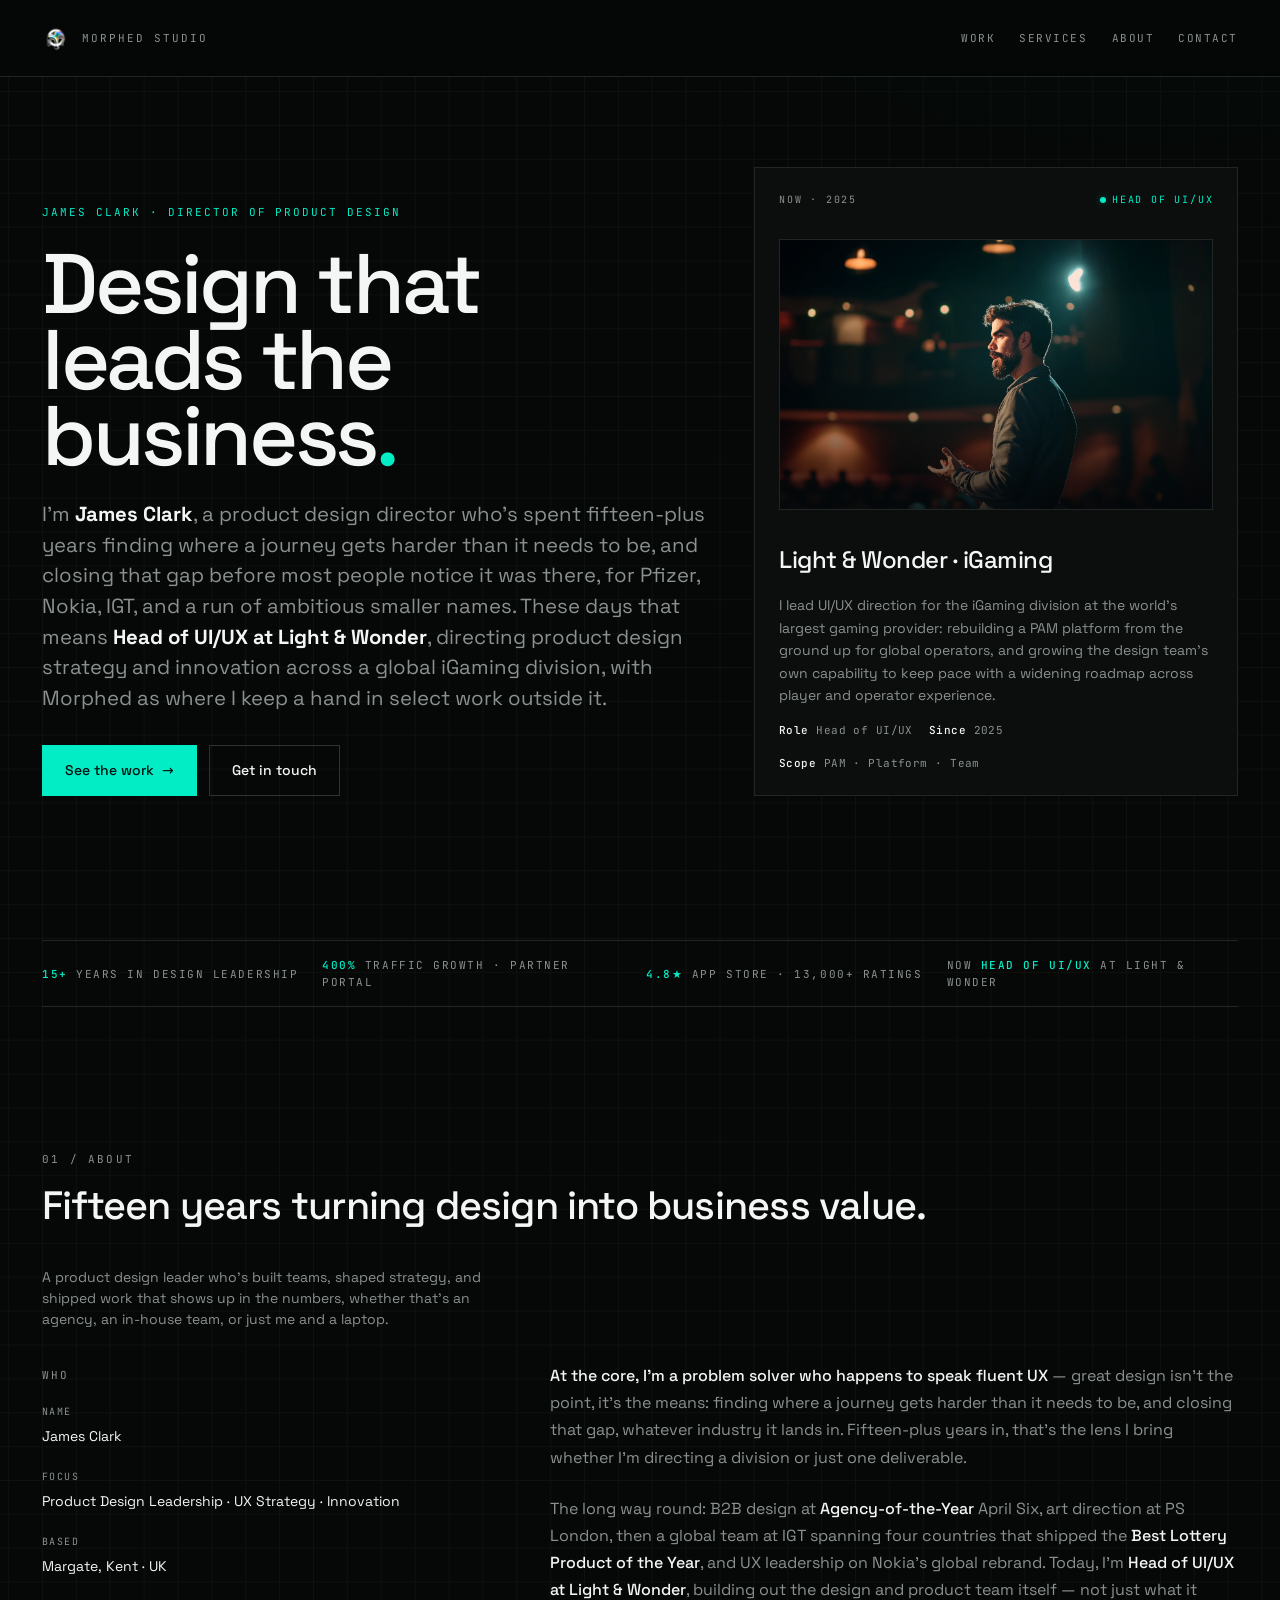
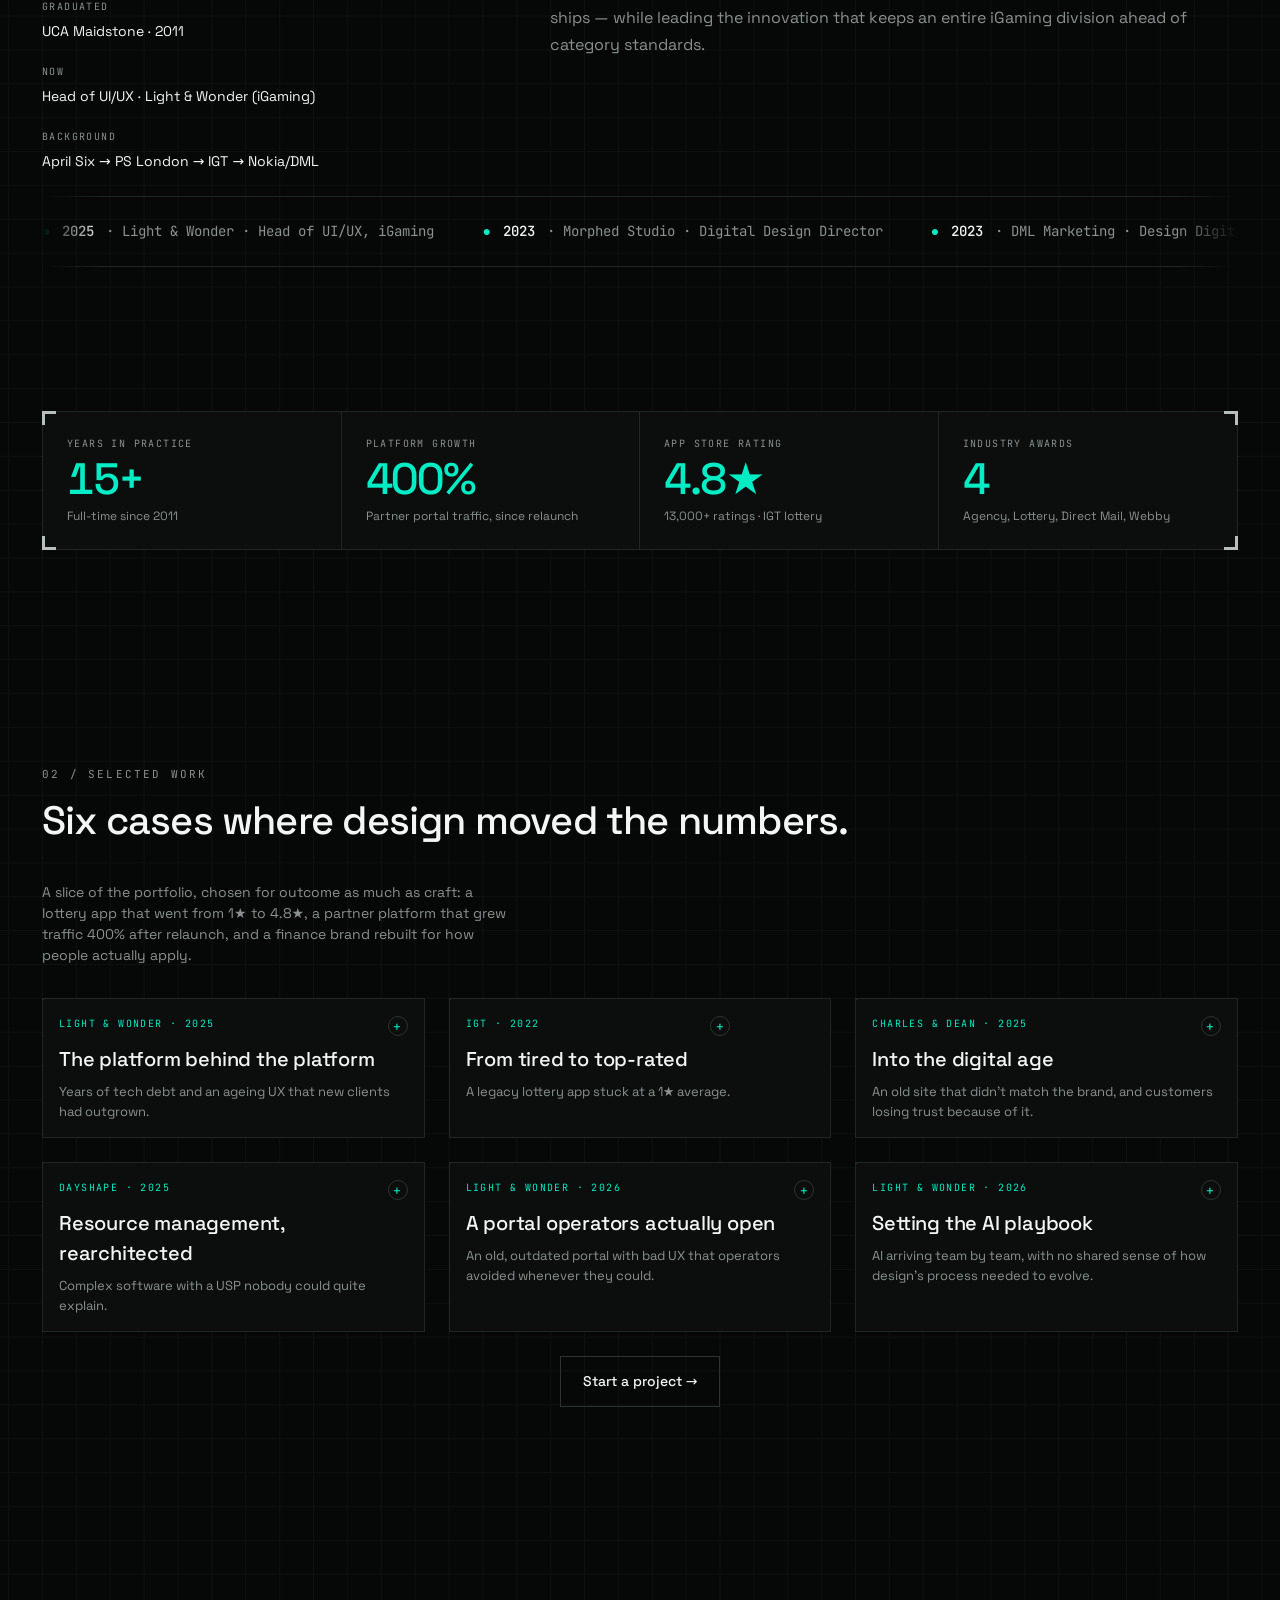
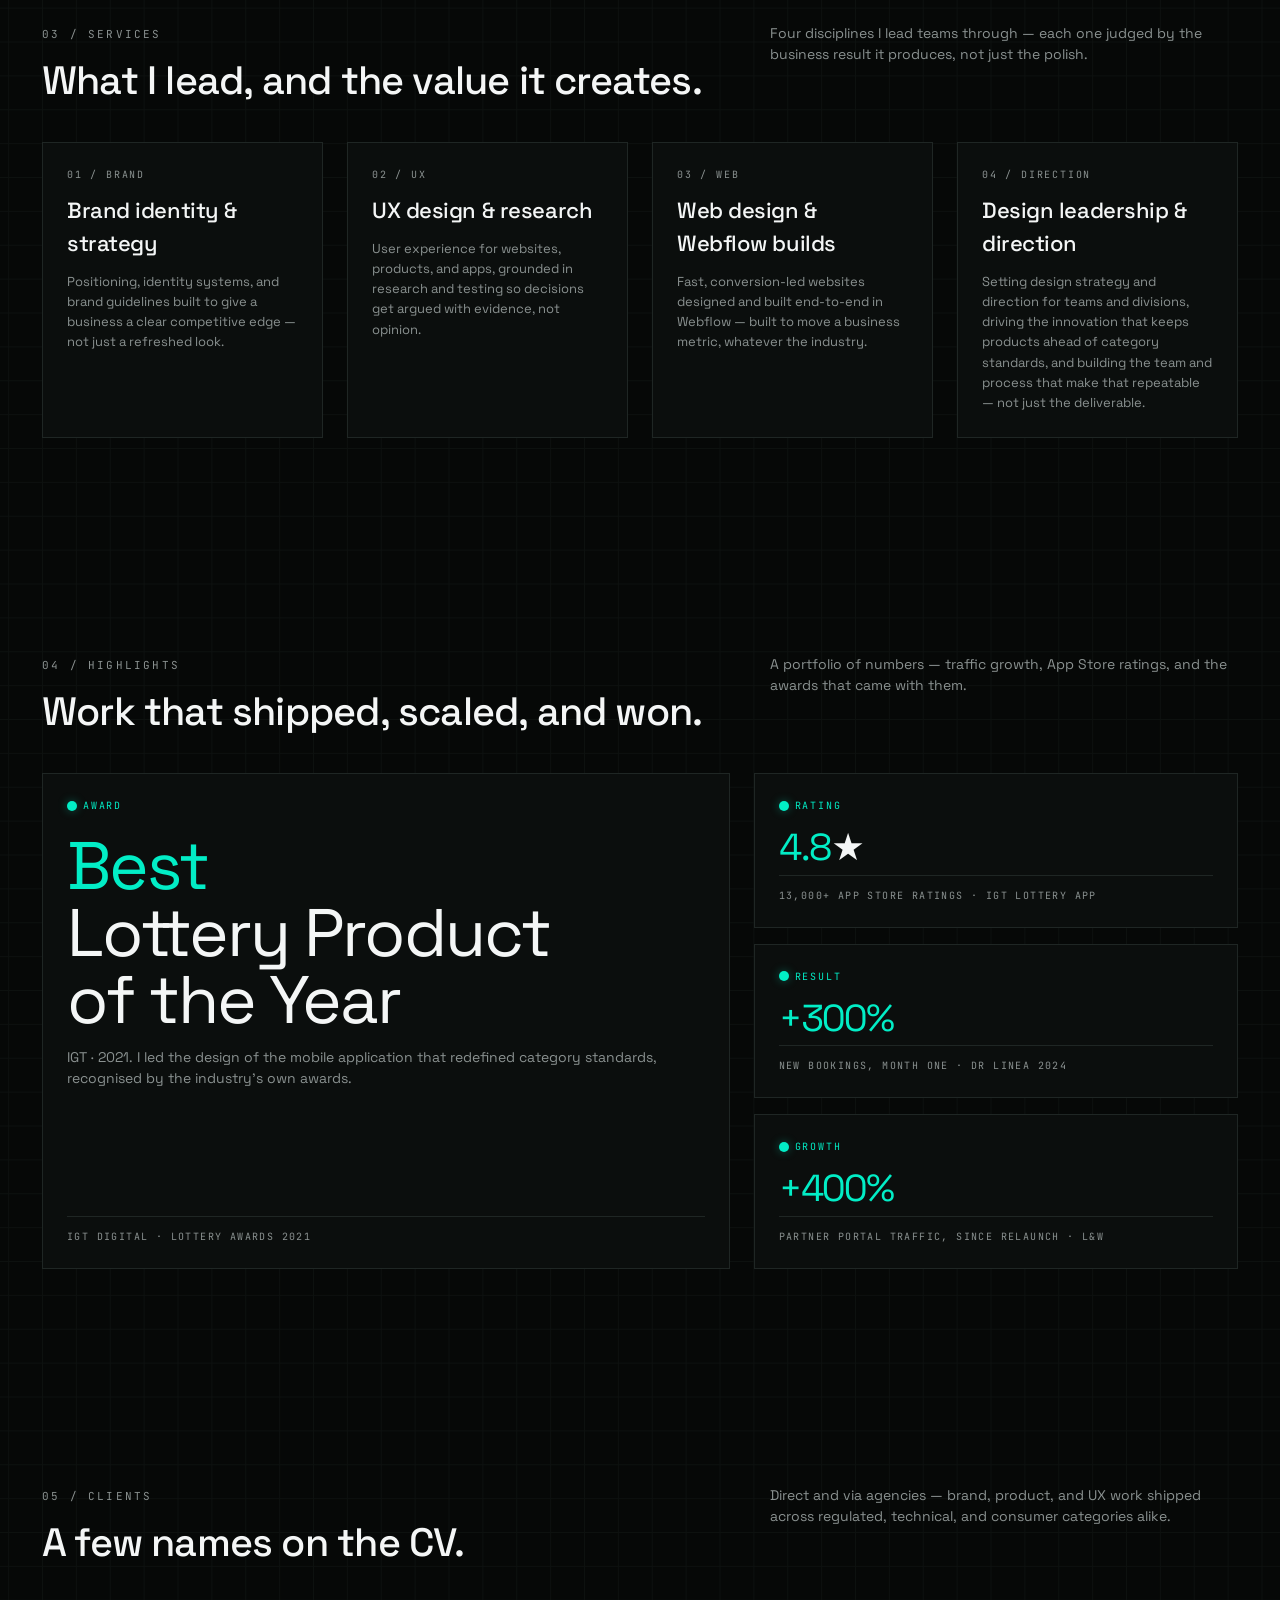
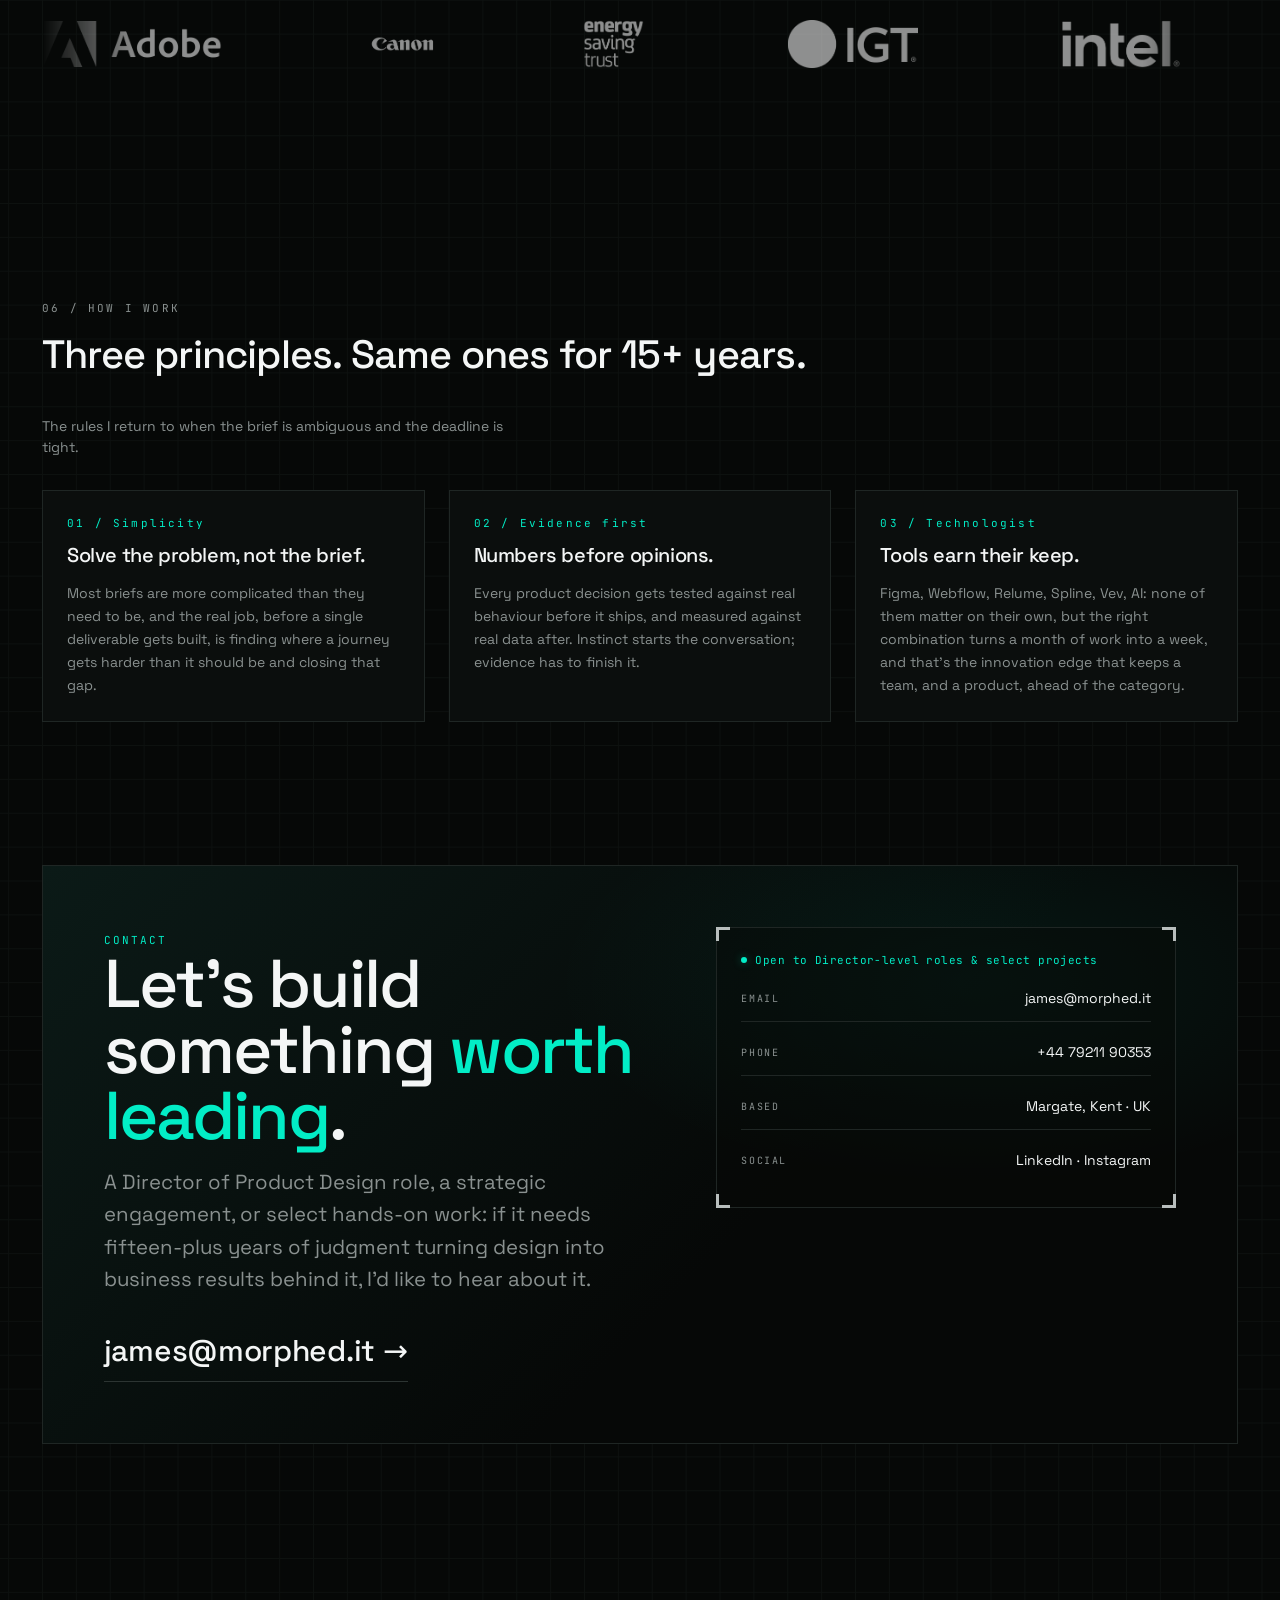
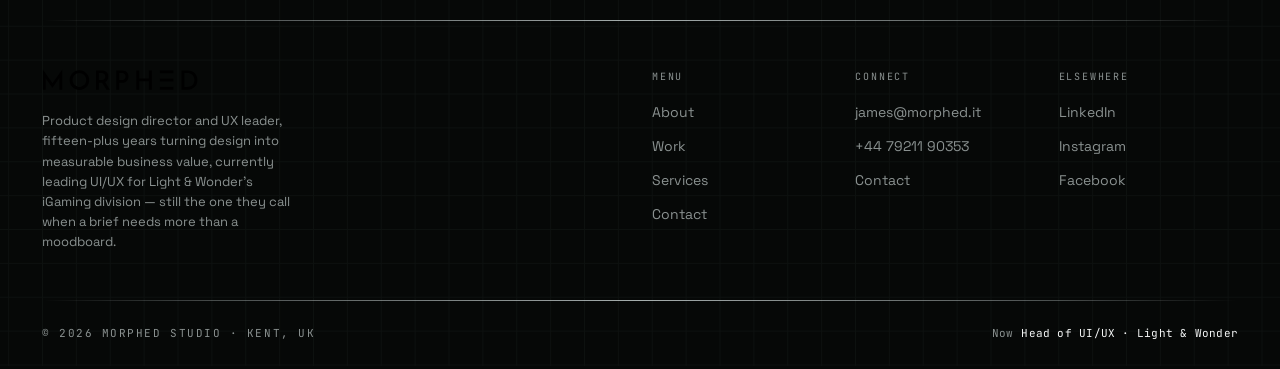
==== commit 8fe25673: "Portfolio Update Images and writeup" ====
--- a/index.html
+++ b/index.html
@@ -53,7 +53,7 @@
 <link rel="preload" as="font" type="font/woff2" href="assets/fonts/space-grotesk-latin-400-normal.woff2" crossorigin />
 <link rel="preload" as="font" type="font/woff2" href="assets/fonts/space-grotesk-latin-500-normal.woff2" crossorigin />
 <link rel="preload" as="font" type="font/woff2" href="assets/fonts/jetbrains-mono-latin-400-normal.woff2" crossorigin />
-<style>@font-face{font-family:'Space Grotesk';font-style:normal;font-display:optional;font-weight:300;src:url(assets/fonts/space-grotesk-latin-300-normal.woff2) format('woff2')}@font-face{font-family:'Space Grotesk';font-style:normal;font-display:optional;font-weight:400;src:url(assets/fonts/space-grotesk-latin-400-normal.woff2) format('woff2')}@font-face{font-family:'Space Grotesk';font-style:normal;font-display:optional;font-weight:500;src:url(assets/fonts/space-grotesk-latin-500-normal.woff2) format('woff2')}@font-face{font-family:'Space Grotesk';font-style:normal;font-display:optional;font-weight:600;src:url(assets/fonts/space-grotesk-latin-600-normal.woff2) format('woff2')}@font-face{font-family:'Space Grotesk';font-style:normal;font-display:optional;font-weight:700;src:url(assets/fonts/space-grotesk-latin-700-normal.woff2) format('woff2')}@font-face{font-family:'JetBrains Mono';font-style:normal;font-display:optional;font-weight:400;src:url(assets/fonts/jetbrains-mono-latin-400-normal.woff2) format('woff2')}@font-face{font-family:'JetBrains Mono';font-style:normal;font-display:optional;font-weight:500;src:url(assets/fonts/jetbrains-mono-latin-500-normal.woff2) format('woff2')}:root{--teal-500:#02edc6;--teal-400:#4df3d4;--teal-300:#8af7e3;--teal-600:#00c9a8;--teal-700:#009c82;--teal-glow:rgba(2,237,198,0.35);--ink-50:#f4f6f6;--ink-100:#dfe3e3;--ink-200:#b8bebd;--ink-300:#8a9190;--ink-400:#5e6564;--ink-500:#3b4241;--ink-600:#262c2b;--ink-700:#1a1f1e;--ink-800:#121615;--ink-900:#0b0e0d;--ink-950:#060807;--bg:var(--ink-950);--bg-1:var(--ink-900);--bg-2:var(--ink-800);--bg-3:var(--ink-700);--border:#1f2624;--border-strong:#2c3432;--text:var(--ink-50);--muted:var(--ink-300);--subtle:var(--ink-400);--primary:var(--teal-500);--primary-ink:#00110e;--success:#3ddc97;--warning:#f5c451;--font-sans:'Space Grotesk',ui-sans-serif,system-ui,sans-serif;--font-mono:'JetBrains Mono',ui-monospace,Menlo,monospace;--r-sm:4px;--r-md:8px;--r-lg:12px;--r-xl:20px;--s-1:4px;--s-2:8px;--s-3:12px;--s-4:16px;--s-5:24px;--s-6:32px;--s-7:48px;--s-8:64px;--s-9:96px;--fl-5:clamp(24px,2.5vw + 10px,48px);--grid:48px;--grid-gap:var(--s-5);--fl-6:clamp(32px,3.5vw + 16px,64px);--fl-7:clamp(72px,9vw + 30px,144px);--t-display:clamp(40px,5.5vw + 14px,104px);--t-h2:clamp(24px,2vw + 14px,44px);--t-lead:clamp(17px,0.5vw + 14px,22px)}*{box-sizing:border-box}body,html{margin:0;padding:0}body{position:relative;background:var(--bg);color:var(--text);font-family:var(--font-sans);line-height:1.5;-webkit-font-smoothing:antialiased;overflow-x:hidden}body::before{content:"";position:fixed;inset:0;pointer-events:none;z-index:0;opacity:.3;background-image:radial-gradient(1200px 600px at 90% -10%,rgba(2,237,198,.06),transparent 60%)}h1,h2,h3,h4,h5{margin:0;font-weight:500;letter-spacing:-.02em}p{margin:0}a{color:inherit;text-decoration:none}.mono{font-family:var(--font-mono)}.page{position:relative;z-index:1;max-width:1344px;margin:0 auto;padding:0 var(--fl-5)}.bg-grid{position:absolute;inset:0;pointer-events:none;z-index:-1;opacity:.3;background-image:linear-gradient(var(--border) 1px,transparent 1px),linear-gradient(90deg,var(--border) 1px,transparent 1px);background-size:var(--grid,48px) var(--grid,48px);background-position:var(--grid-origin-x,0) var(--grid-origin-y,0)}.bg-glow{position:absolute;inset:0;pointer-events:none;z-index:-1;opacity:0;transition:opacity .5s cubic-bezier(.33,1,.68,1);background-image:linear-gradient(rgba(2,237,198,.41) 1px,transparent 1px),linear-gradient(90deg,rgba(2,237,198,.41) 1px,transparent 1px);background-size:var(--grid,48px) var(--grid,48px);background-position:var(--grid-origin-x,0) var(--grid-origin-y,0);mask-image:radial-gradient(30px 30px at var(--gx,-300px) var(--gy,-300px),#000 0%,rgba(0,0,0,.5) 55%,transparent 100%);-webkit-mask-image:radial-gradient(30px 30px at var(--gx,-300px) var(--gy,-300px),#000 0%,rgba(0,0,0,.5) 55%,transparent 100%)}body.grid-glow-on .bg-glow{opacity:1}.grid-cols{--grid-mult:1;position:absolute;left:var(--fl-5);right:var(--fl-5);top:0;bottom:0;z-index:-1;pointer-events:none;display:grid;grid-template-columns:repeat(36,1fr);gap:var(--grid-gap)}@media (min-width:601px) and (max-width:900px){.grid-cols{--grid-mult:3}}@media (max-width:600px){.grid-cols{--grid-mult:9}}.topbar{position:sticky;top:0;z-index:50;width:100%;margin-bottom:var(--s-7);background:color-mix(in srgb,var(--bg) 82%,transparent);backdrop-filter:blur(12px);-webkit-backdrop-filter:blur(12px);border-bottom:1px solid var(--border)}.topbar-inner{max-width:1344px;margin:0 auto;display:flex;justify-content:space-between;align-items:center;padding:var(--s-5) var(--fl-5);gap:var(--s-4)}.brand{display:flex;gap:var(--s-3);align-items:center}.brand img{width:28px;height:28px;object-fit:contain}.brand .divider{width:1px;height:20px;background:var(--border-strong)}.brand .label{font-family:var(--font-mono);font-size:11px;letter-spacing:.18em;text-transform:uppercase;color:var(--muted)}.nav{display:flex;gap:var(--s-5);font-family:var(--font-mono);font-size:11px;letter-spacing:.14em;text-transform:uppercase;color:var(--muted);flex-wrap:wrap}.nav a{position:relative;padding:4px 0}.nav a.active{color:var(--teal-500)}.nav a:hover{color:var(--text)}.nav a::after{content:"";position:absolute;left:0;right:0;bottom:-2px;height:1px;background:var(--teal-500);transform:scaleX(0);transform-origin:left;transition:transform .3s cubic-bezier(.16,1,.3,1)}.nav a.active::after,.nav a:hover::after{transform:scaleX(1)}@media (max-width:700px){.topbar-inner{flex-direction:column;align-items:flex-start}.nav{gap:var(--s-4)}}.eyebrow{font-family:var(--font-mono);font-size:11px;letter-spacing:.18em;color:var(--teal-500);text-transform:uppercase;display:inline-flex;align-items:center;gap:var(--s-2)}.btn{padding:14px 22px;border-radius:0;font-family:inherit;font-weight:500;font-size:14px;cursor:pointer;border:1px solid transparent;display:inline-flex;align-items:center;gap:8px;transition:.2s cubic-bezier(.25,1,.5,1);text-decoration:none}.btn-primary{background:var(--teal-500);color:var(--primary-ink)}.btn-primary:hover{transform:translateY(-1px)}.btn-primary::after{content:"→";transition:transform .2s cubic-bezier(.25,1,.5,1)}.btn-primary:hover::after{transform:translateX(4px)}.btn-ghost{background:0 0;color:var(--text);border-color:var(--border-strong)}.btn-ghost:hover{border-color:var(--teal-500);color:var(--teal-500)}[data-reveal]{opacity:0;transform:translateY(28px);transition:opacity 1s cubic-bezier(.22,.7,.2,1),transform 1s cubic-bezier(.22,.7,.2,1);transition-delay:var(--reveal-delay,0ms);will-change:opacity,transform}[data-reveal=fade]{transform:none}[data-reveal=left]{transform:translateX(-32px)}[data-reveal=right]{transform:translateX(32px)}[data-reveal=scale]{transform:scale(.96)}[data-reveal].in{opacity:1;transform:none}[data-reveal-group]>*{opacity:0;transform:translateY(24px);transition:opacity .85s cubic-bezier(.22,.7,.2,1),transform .85s cubic-bezier(.22,.7,.2,1)}[data-reveal-group].in>*{opacity:1;transform:none}[data-reveal-group].in>:first-child{transition-delay:0s}[data-reveal-group].in>:nth-child(2){transition-delay:80ms}[data-reveal-group].in>:nth-child(3){transition-delay:160ms}[data-reveal-group].in>:nth-child(4){transition-delay:240ms}[data-reveal-group].in>:nth-child(5){transition-delay:320ms}[data-reveal-group].in>:nth-child(6){transition-delay:0.4s}[data-spotlight]{position:relative}[data-spotlight]::after{content:"";position:absolute;inset:0;border-radius:inherit;pointer-events:none;opacity:0;transition:opacity .4s;background:radial-gradient(340px circle at var(--mx,50%) var(--my,50%),rgba(2,237,198,.1),transparent 60%)}[data-spotlight]:hover::after{opacity:1}.btn-ghost[data-spotlight]::after{background:radial-gradient(60px circle at var(--mx,50%) var(--my,50%),rgba(255,255,255,.3),transparent 70%)}.btn-primary[data-spotlight]::before{content:"";position:absolute;inset:0;pointer-events:none;opacity:0;transition:opacity .4s;background:radial-gradient(60px circle at var(--mx,50%) var(--my,50%),rgba(255,255,255,.35),transparent 70%)}.btn-primary[data-spotlight]:hover::before{opacity:1}.btn-primary[data-spotlight]::after{content:"→";position:static;inset:auto;background:none;opacity:1;pointer-events:auto}.hero-card[data-spotlight]::before,.proj .card[data-spotlight]::before,.svc[data-spotlight]::before,.win[data-spotlight]::before,.philo-col[data-spotlight]::before{content:"";position:absolute;inset:0;pointer-events:none;opacity:0;transition:opacity .5s;background:radial-gradient(420px circle at var(--mx,50%) var(--my,50%),rgba(2,237,198,.14),transparent 65%)}.hero-card[data-spotlight]:hover::before,.proj .card[data-spotlight]:hover::before,.svc[data-spotlight]:hover::before,.win[data-spotlight]:hover::before,.philo-col[data-spotlight]:hover::before{opacity:1}.section-head{display:flex;align-items:baseline;justify-content:space-between;gap:var(--s-6);margin-bottom:var(--s-6);padding-top:calc(var(--fl-7) * .25);margin-top:calc(var(--fl-7) * 1.25);flex-wrap:wrap}.section-head .title{display:flex;flex-direction:column;gap:var(--s-2)}.section-head .title h2{font-size:var(--t-h2)}.section-head .title .num{font-family:var(--font-mono);font-size:11px;letter-spacing:.2em;color:var(--muted);text-transform:uppercase}.section-head .desc{color:var(--muted);max-width:52ch;font-size:14px}.footer{margin-top:var(--fl-7);padding-top:var(--s-6);position:relative}.pulse-divider{position:relative;height:1px;width:100%}.pulse-divider::before{content:"";position:absolute;left:0;right:0;top:0;height:1px;background:linear-gradient(90deg,transparent 0,rgba(200,210,210,.35) 15%,rgba(220,230,230,.75) 50%,rgba(200,210,210,.35) 85%,transparent 100%);transform:scaleX(0);transform-origin:center;transition:transform 1.6s cubic-bezier(.22,.8,.25,1)}.footer.is-pulsing .pulse-divider::before{transform:scaleX(1)}.footer.is-pulsing .footer-top-divider::before{transition-delay:0s}.footer.is-pulsing .footer-base-divider::before{transition-delay:.3s}.footer.is-pulsing .sig-divider::before{transition-delay:.9s}@media (prefers-reduced-motion:reduce){.bg-glow{display:none}[data-reveal-group]>*,[data-reveal]{opacity:1!important;transform:none!important;transition:none!important}.pulse-divider::before{transform:scaleX(1);transition:none}}.footer-grid{display:grid;grid-template-columns:repeat(12,1fr);gap:var(--grid-gap);margin:48px 0}.footer-grid>.footer-col:first-child{grid-column:span 6}.footer-grid>.footer-col:not(:first-child){grid-column:span 2}@media (max-width:860px){.footer-grid{grid-template-columns:1fr 1fr}.footer-grid>.footer-col{grid-column:auto}}@media (max-width:520px){.footer-grid{grid-template-columns:1fr}}.footer-col h3{font-family:var(--font-mono);font-size:10px;letter-spacing:.18em;text-transform:uppercase;color:var(--muted);margin-bottom:var(--s-4);font-weight:400}.footer-col ul{list-style:none;padding:0;margin:0;display:flex;flex-direction:column;gap:10px}.footer-col ul a{font-size:14px;color:var(--muted);transition:color .2s}.footer-col ul a:hover{color:var(--teal-500)}.footer-col .mark-row{display:flex;align-items:center;gap:var(--s-2);margin-bottom:var(--s-4)}.footer-col .mark-row img{height:26px;width:auto}.footer-col .mark-row span{font-weight:500;font-size:16px}.footer-col .tag{font-size:13px;color:var(--muted);line-height:1.55;max-width:32ch}.footer-base{display:flex;justify-content:space-between;align-items:center;padding:24px 0;font-family:var(--font-mono);font-size:11px;color:var(--muted);letter-spacing:.14em;text-transform:uppercase;flex-wrap:wrap;gap:var(--s-3)}.footer-base .avail{display:flex;align-items:center;gap:8px;color:var(--muted);text-transform:none;letter-spacing:.02em}.footer-base .avail .dot{width:6px;height:6px;border-radius:50%;background:var(--teal-500);box-shadow:0 0 8px var(--teal-glow)}.cta{margin-top:var(--fl-7);padding:var(--fl-6);background:var(--bg-1);border:1px solid var(--border);border-radius:0;position:relative;overflow:hidden}.cta::before{content:"";position:absolute;inset:0;opacity:.4;background:radial-gradient(500px 250px at 80% 50%,rgba(2,237,198,.12),transparent 60%)}.cta-inner{position:relative;z-index:1;display:grid;grid-template-columns:1.5fr auto;gap:var(--fl-5);align-items:center}@media (max-width:720px){.cta-inner{grid-template-columns:1fr}}.cta h3{font-size:clamp(28px,2.5vw + 10px,44px);line-height:1.1;letter-spacing:-.02em}.cta h3 em{color:var(--teal-500);font-style:normal}.cta .ctas{display:flex;gap:var(--s-3);align-items:center;flex-wrap:wrap}.hero-card[data-reveal]{transform:translateX(32px) rotate(-4deg)}.hero-card[data-reveal].in{transform:none;transition:opacity 1s cubic-bezier(.22,.7,.2,1),transform .9s cubic-bezier(.22,.7,.2,1)}.hero-card[data-reveal].in:hover{transform:rotate(-8deg)}.hero{position:relative;padding-top:var(--fl-5);margin-bottom:var(--fl-7)}.hero-grid{display:grid;grid-template-columns:repeat(12,1fr);gap:var(--grid-gap);align-items:end}.hero-grid>div{grid-column:span 7}.hero-grid>.hero-card{grid-column:span 5}@media (max-width:900px){.hero-grid{grid-template-columns:1fr}.hero-grid>div,.hero-grid>.hero-card{grid-column:1/-1}}.hero h1{font-size:var(--t-display);line-height:.9;letter-spacing:-.04em;margin:var(--s-5) 0 0}.hero h1 em{font-style:normal;color:var(--teal-500);position:relative}.hero h1 em::after{content:".";color:var(--teal-500)}.hero .lead{font-size:var(--t-lead);color:var(--muted);max-width:52ch;margin-top:var(--s-5);line-height:1.5}.hero .ctas{display:flex;gap:var(--s-3);margin-top:var(--s-6);flex-wrap:wrap}.hero-card{position:relative;border:1px solid var(--border);border-radius:0;background:var(--bg-1);padding:var(--s-5);display:flex;flex-direction:column;gap:var(--s-4)}.hero-card .hc-head{display:flex;justify-content:space-between;align-items:center;font-family:var(--font-mono);font-size:10px;letter-spacing:.18em;text-transform:uppercase;color:var(--muted)}.hero-card .hc-head .live{color:var(--teal-500);display:flex;align-items:center;gap:6px}.hero-card .hc-head .live .dot{width:6px;height:6px;border-radius:50%;background:var(--teal-500);box-shadow:0 0 8px var(--teal-glow);animation:2.4s ease-in-out infinite pulse}.hero-card h2{font-size:24px;letter-spacing:-.02em}.hero-card .hc-meta{font-family:var(--font-mono);font-size:11px;color:var(--muted);letter-spacing:.04em;display:flex;gap:var(--s-4);flex-wrap:wrap}.hero-card .hc-meta b{color:var(--text);font-weight:500}.hero-card .hc-preview{position:relative;aspect-ratio:16/10;background:url('assets/james-clark.webp') center/cover no-repeat #0a0b0b;border-radius:0;overflow:hidden;border:1px solid var(--border);margin:var(--s-4) 0}.hero-card .hc-preview::before{content:"";position:absolute;inset:0;background:linear-gradient(180deg,transparent 45%,rgba(4,8,10,.78) 100%);pointer-events:none}.hero-card .hc-preview::after{content:"";position:absolute;inset:0;background:radial-gradient(600px 300px at 70% 30%,rgba(2,237,198,.1),transparent 60%);pointer-events:none;mix-blend-mode:screen}.strip{display:grid;grid-template-columns:repeat(4,auto);justify-content:space-between;align-items:center;padding:var(--s-4) 0;border-top:1px solid var(--border);border-bottom:1px solid var(--border);font-family:var(--font-mono);font-size:11px;color:var(--muted);letter-spacing:.14em;text-transform:uppercase;gap:var(--grid-gap)}@media (max-width:820px){.strip{grid-template-columns:repeat(2,1fr);justify-content:normal}}@media (max-width:520px){.strip{grid-template-columns:1fr;justify-content:normal}}.strip b{color:var(--teal-500);font-weight:500}.figs{position:relative;display:grid;grid-template-columns:repeat(4,1fr);gap:0;border:1px solid var(--border);border-radius:0;background:var(--bg-1);margin:var(--fl-7) 0}.figs>div{padding:var(--s-5);border-right:1px solid var(--border);display:flex;flex-direction:column;gap:6px}.figs>div:last-child{border-right:0}@media (max-width:720px){.figs{grid-template-columns:repeat(2,1fr)}.figs>div{border-right:0;border-bottom:1px solid var(--border)}.figs>div:nth-child(odd){border-right:1px solid var(--border)}}.figs .n{font-size:44px;font-weight:500;letter-spacing:-.03em;color:var(--teal-500);line-height:1;font-variant-numeric:tabular-nums}.figs .l{font-family:var(--font-mono);font-size:10px;letter-spacing:.14em;text-transform:uppercase;color:var(--muted)}.figs .s{color:var(--muted);font-size:12px}.intro{display:grid;grid-template-columns:repeat(12,1fr);gap:var(--grid-gap);align-items:start}.intro>div:first-child{grid-column:span 5}.intro>.body{grid-column:span 7}@media (max-width:900px){.intro{grid-template-columns:1fr}.intro>div:first-child,.intro>.body{grid-column:1/-1}}.intro .eye{font-family:var(--font-mono);font-size:11px;letter-spacing:.18em;color:var(--muted);text-transform:uppercase}.intro h2{font-size:clamp(28px, 3vw + 10px, 48px);line-height:1.1;letter-spacing:-.03em;margin-top:var(--s-3);max-width:18ch}.intro h2 em{font-style:normal;color:var(--teal-500)}.intro .body{display:flex;flex-direction:column;gap:var(--s-5);color:var(--muted);font-size:16px;line-height:1.7}.intro .body p b{color:var(--text);font-weight:500}.intro-meta{display:grid;grid-template-columns:1fr 1fr;gap:var(--s-4);margin-top:var(--s-5);padding-top:var(--s-5);border-top:1px solid var(--border)}.intro-meta .k{font-family:var(--font-mono);font-size:10px;letter-spacing:.14em;text-transform:uppercase;color:var(--muted)}.intro-meta .v{font-size:14px;color:var(--text);margin-top:4px}.proj{display:grid;grid-template-columns:repeat(6,1fr);gap:var(--grid-gap)}.proj .card{position:relative;grid-column:span 3;background:var(--bg-1);border:1px solid var(--border);border-radius:0;display:flex;flex-direction:column;transition:transform .3s cubic-bezier(.16,1,.3,1);cursor:pointer}.proj .card.sm{grid-column:span 2}.proj .card.lg{grid-column:span 4}@media (max-width:1024px){.proj{grid-template-columns:repeat(2,1fr)}.proj .card,.proj .card.lg,.proj .card.sm{grid-column:span 2}}@media (max-width:600px){.proj{grid-template-columns:1fr}.proj .card,.proj .card.lg,.proj .card.sm{grid-column:span 1}}.proj .card:hover{transform:translateY(-4px)}.proj .vis{aspect-ratio:4/3;position:relative;overflow:hidden;border-bottom:1px solid var(--border)}.proj .body{padding:var(--s-4);display:flex;flex-direction:column;gap:var(--s-2)}.proj .body .nm{font-family:var(--font-mono);font-size:10px;letter-spacing:.14em;text-transform:uppercase;color:var(--teal-500);display:flex;justify-content:space-between}.proj .body h3{font-size:20px;letter-spacing:-.01em}.proj .body p{font-size:13px;color:var(--muted);line-height:1.5}.vis .photo{width:100%;height:100%;object-fit:cover;display:block;position:absolute;inset:0}.fig-pfizer{background:radial-gradient(500px 250px at 70% 40%,rgba(2,237,198,.18),transparent 60%),linear-gradient(135deg,#0b2e28,#060807 60%)}.fig-pfizer::before{content:"";position:absolute;top:50%;left:50%;width:60%;aspect-ratio:1;transform:translate(-50%,-50%);border:1px dashed rgba(2,237,198,.25);border-radius:50%}.fig-pfizer::after{content:"";position:absolute;top:50%;left:50%;width:30%;aspect-ratio:1;transform:translate(-50%,-50%);background:radial-gradient(circle,var(--teal-400),var(--teal-600));border-radius:50%;box-shadow:0 0 60px var(--teal-glow)}.fig-sybajet{background:linear-gradient(180deg,#14181a,#0b0e0d)}.fig-sybajet::before{content:"";position:absolute;inset:0;background:linear-gradient(110deg,transparent 48%,rgba(255,255,255,.04) 50%,transparent 52%),linear-gradient(80deg,transparent 20%,rgba(2,237,198,.08) 30%,transparent 35%)}.fig-sybajet::after{content:"";position:absolute;bottom:20%;left:-5%;right:-5%;height:2px;background:linear-gradient(90deg,transparent,var(--teal-500),transparent);box-shadow:0 0 20px var(--teal-500)}.fig-nokia{background:#0a1217}.fig-nokia::before{content:"";position:absolute;inset:0;background-image:linear-gradient(rgba(2,237,198,.15) 1px,transparent 1px),linear-gradient(90deg,rgba(2,237,198,.15) 1px,transparent 1px);background-size:40px 40px;mask-image:radial-gradient(circle at 50% 50%,#000 30%,transparent 70%)}.fig-nokia::after{content:"N";position:absolute;top:50%;left:50%;transform:translate(-50%,-50%);font-size:clamp(80px,14vw,180px);font-weight:500;letter-spacing:-.05em;color:var(--teal-500);opacity:.95}.fig-igt{background:linear-gradient(135deg,#1a2e2b,#0b1a18)}.fig-igt::before{content:"";position:absolute;inset:0;background:radial-gradient(80px 80px at 20% 30%,var(--teal-500) 0,transparent 40%),radial-gradient(60px 60px at 75% 65%,#f5c86a 0,transparent 40%);filter:blur(20px);opacity:.6}.fig-igt::after{content:"4.8★";position:absolute;top:50%;left:50%;transform:translate(-50%,-50%);font-family:var(--font-mono);font-size:clamp(32px,5vw,56px);font-weight:500;color:var(--text);text-shadow:0 0 20px var(--teal-glow)}.fig-linea{background:linear-gradient(135deg,#2e2a2a,#1a1716,#0b0908)}.fig-linea::before{content:"";position:absolute;top:50%;left:50%;transform:translate(-50%,-50%);width:55%;aspect-ratio:1;background:radial-gradient(circle,#d4b89a 0,#a08770 50%,transparent 80%);border-radius:50%;filter:blur(40px);opacity:.7}.fig-linea::after{content:"+300%";position:absolute;bottom:18%;right:8%;font-size:clamp(20px,2.2vw,28px);font-family:var(--font-mono);color:var(--teal-500);font-weight:500}.fig-precision{background:linear-gradient(135deg,#2d1b4d,#1a0d2e,#0b0e0d)}.fig-precision::before{content:"";position:absolute;top:50%;left:50%;transform:translate(-50%,-50%);width:40%;aspect-ratio:1;background:linear-gradient(135deg,#8a5cf5,#5b2fb8);border-radius:50%;filter:blur(60px);opacity:.6}.fig-precision::after{content:"◉";position:absolute;top:50%;left:50%;transform:translate(-50%,-50%);font-size:56px;color:#c4a9ff}.fig-pam{background:radial-gradient(500px 250px at 30% 60%,rgba(2,237,198,.16),transparent 60%),linear-gradient(135deg,#0b2e28,#060807 60%)}.fig-pam::before{content:"";position:absolute;top:50%;left:50%;width:55%;aspect-ratio:1;transform:translate(-50%,-50%);border:1px dashed rgba(2,237,198,.3);border-radius:50%}.fig-pam::after{content:"";position:absolute;top:50%;left:50%;width:26%;aspect-ratio:1;transform:translate(-50%,-50%);background:radial-gradient(circle,var(--teal-400),var(--teal-700));border-radius:50%;box-shadow:0 0 60px var(--teal-glow)}.fig-portal{background:linear-gradient(135deg,#0f2420,#060807 65%)}.fig-portal::before{content:"";position:absolute;inset:0;background:radial-gradient(120px 120px at 25% 30%,var(--teal-500) 0,transparent 45%),radial-gradient(90px 90px at 75% 70%,rgba(2,237,198,.5) 0,transparent 45%);filter:blur(26px);opacity:.55}.fig-portal::after{content:"+400%";position:absolute;top:50%;left:50%;transform:translate(-50%,-50%);font-family:var(--font-mono);font-size:clamp(30px,4.5vw,52px);font-weight:500;color:var(--text);text-shadow:0 0 20px var(--teal-glow)}.fig-aiways{background:#0a1512}.fig-aiways::before{content:"";position:absolute;inset:0;background-image:linear-gradient(rgba(2,237,198,.14) 1px,transparent 1px),linear-gradient(90deg,rgba(2,237,198,.14) 1px,transparent 1px);background-size:36px 36px;mask-image:radial-gradient(circle at 50% 50%,#000 30%,transparent 72%)}.fig-aiways::after{content:"AI";position:absolute;top:50%;left:50%;transform:translate(-50%,-50%);font-size:clamp(70px,13vw,160px);font-weight:500;letter-spacing:-.04em;color:var(--teal-500);opacity:.95}.services-row{display:grid;grid-template-columns:repeat(4,1fr);gap:var(--grid-gap)}@media (max-width:900px){.services-row{grid-template-columns:repeat(2,1fr)}}@media (max-width:520px){.services-row{grid-template-columns:1fr}}.svc{background:var(--bg-1);border:1px solid var(--border);border-radius:0;padding:var(--s-5);display:flex;flex-direction:column;gap:var(--s-3);min-height:220px;position:relative;cursor:pointer}.svc .num{font-family:var(--font-mono);font-size:10px;letter-spacing:.18em;color:var(--muted);text-transform:uppercase}.svc h3{font-size:22px;letter-spacing:-.02em}.svc p{font-size:13px;color:var(--muted);line-height:1.55}.svc .go{font-family:var(--font-mono);font-size:10px;letter-spacing:.14em;text-transform:uppercase;color:var(--teal-500);margin-top:auto;display:inline-flex;align-items:center;gap:6px;transition:gap .2s}.svc:hover .go{gap:12px}.career{padding:var(--s-5) 0;border-top:1px solid var(--border);border-bottom:1px solid var(--border);margin-top:var(--s-5);overflow:hidden;mask-image:linear-gradient(90deg,transparent,#000 5%,#000 95%,transparent)}.career-track{display:flex;gap:var(--s-7);width:max-content;animation:42s linear infinite march;align-items:center}.career-track span{font-family:var(--font-mono);font-size:14px;color:var(--muted);white-space:nowrap;display:inline-flex;align-items:center;gap:var(--s-3)}.career-track span b{color:var(--text);font-weight:500}.career-track span .dot{color:var(--teal-500)}@keyframes march{to{transform:translateX(-50%)}}.wins{display:grid;grid-template-columns:repeat(12,1fr);gap:var(--grid-gap);align-items:stretch}.wins>.win.feature{grid-column:span 7}.wins>.win-stack{grid-column:span 5}.wins .win-stack{display:grid;grid-template-rows:repeat(3,1fr);gap:var(--s-4)}.wins .win.feature{justify-content:space-between}.wins .win.feature .big{font-size:clamp(40px, 4vw + 16px, 68px)}.wins .win.mini{gap:var(--s-2);padding:var(--s-5)}.wins .win.mini .big{font-size:clamp(28px, 2vw + 12px, 40px)}@media (max-width:900px){.wins{grid-template-columns:1fr}.wins>.win.feature,.wins>.win-stack{grid-column:1/-1}}.win{position:relative;background:var(--bg-1);border:1px solid var(--border);border-radius:0;padding:var(--s-5);display:flex;flex-direction:column;gap:var(--s-3)}.win .tag{font-family:var(--font-mono);font-size:10px;letter-spacing:.18em;text-transform:uppercase;color:var(--teal-500);display:inline-flex;align-items:center;gap:6px}.win .tag::before{content:"";width:10px;height:10px;background:var(--teal-500);border-radius:50%;box-shadow:0 0 10px var(--teal-glow)}.win .big{font-size:clamp(36px, 4vw + 12px, 60px);letter-spacing:-.03em;line-height:1;color:var(--text);font-variant-numeric:tabular-nums;margin-top:var(--s-2)}.win .big em{font-style:normal;color:var(--teal-500)}.win p{font-size:14px;color:var(--muted);line-height:1.55}.win .src{font-family:var(--font-mono);font-size:10px;letter-spacing:.14em;text-transform:uppercase;color:var(--muted);margin-top:auto;padding-top:var(--s-3);border-top:1px solid var(--border)}.clients{padding:var(--s-4) 0;overflow:hidden;mask-image:linear-gradient(90deg,transparent,#000 8%,#000 92%,transparent)}.clients-track{display:flex;gap:var(--fl-7);width:max-content;animation:55s linear infinite march}.logo-item{display:flex;align-items:center;flex:0 0 auto}.logo-item img{height:48px;width:auto;max-width:180px;object-fit:contain;filter:brightness(0) invert(1);opacity:.55;transition:opacity .25s}.logo-item:hover img{opacity:1}.philo{display:grid;grid-template-columns:repeat(3,1fr);gap:var(--grid-gap)}@media (max-width:900px){.philo{grid-template-columns:1fr}}.philo-col{position:relative;padding:var(--s-5);border:1px solid var(--border);border-radius:0;background:var(--bg-1)}.philo-col h3{font-size:20px;letter-spacing:-.02em;margin-bottom:var(--s-3)}.philo-col .n{font-family:var(--font-mono);font-size:11px;letter-spacing:.2em;color:var(--teal-500);display:block;margin-bottom:var(--s-2)}.philo-col p{font-size:14px;color:var(--muted);line-height:1.65}html{scroll-behavior:smooth}div[id].anchor,section[id]{scroll-margin-top:90px}.proj .vis{aspect-ratio:16/11}.card.lg .vis{aspect-ratio:16/9}.proj .vis .badge{position:absolute;top:var(--s-3);left:var(--s-3);z-index:2;font-family:var(--font-mono);font-size:10px;letter-spacing:.14em;text-transform:uppercase;color:var(--text);background:rgba(6,8,7,.55);backdrop-filter:blur(6px);border:1px solid rgba(255,255,255,.12);padding:5px 9px;border-radius:999px}#contact{margin-top:var(--fl-7)}.contact-wrap{position:relative;border:1px solid var(--border);border-radius:0;background:linear-gradient(135deg,#0b1a17,#060807 60%)}.contact-wrap::before{content:"";position:absolute;inset:0;opacity:.5;background:radial-gradient(700px 340px at 78% 20%,rgba(2,237,198,.14),transparent 60%);pointer-events:none}.contact-inner{position:relative;z-index:1;display:grid;grid-template-columns:1.2fr 1fr;gap:var(--fl-6);padding:var(--fl-6)}@media (max-width:820px){.contact-inner{grid-template-columns:1fr;gap:var(--fl-5)}}.contact-lead h2{font-size:clamp(34px,4.5vw + 10px,68px);line-height:.98;letter-spacing:-.03em}.contact-lead h2 em{font-style:normal;color:var(--teal-500)}.contact-lead p{margin-top:var(--s-4);color:var(--muted);font-size:var(--t-lead);line-height:1.6;max-width:44ch}.contact-mail{display:inline-flex;align-items:center;gap:10px;margin-top:var(--s-6);font-size:clamp(20px,2vw + 8px,30px);font-weight:500;letter-spacing:-.01em;color:var(--text);border-bottom:1px solid var(--border-strong);padding-bottom:8px;transition:border-color .3s,color .3s}.contact-mail:hover{color:var(--teal-500);border-color:var(--teal-500)}.contact-card{position:relative;align-self:start;display:flex;flex-direction:column;gap:var(--s-2);background:rgba(6,8,7,.4);border:1px solid var(--border);border-radius:0;padding:var(--s-5)}.contact-card .row{display:flex;justify-content:space-between;align-items:center;gap:var(--s-4);padding:12px 0;border-bottom:1px solid var(--border)}.contact-card .row:last-child{border-bottom:0}.contact-card .k{font-family:var(--font-mono);font-size:10px;letter-spacing:.16em;text-transform:uppercase;color:var(--muted)}.contact-card .v{font-size:14px;color:var(--text);text-align:right}.contact-card .v a{color:var(--text);transition:color .2s}.contact-card .v a:hover{color:var(--teal-500)}.contact-card .status{display:flex;align-items:center;gap:8px;color:var(--teal-500);font-family:var(--font-mono);font-size:11px;letter-spacing:.04em}.contact-card .status .dot{width:6px;height:6px;border-radius:50%;background:var(--teal-500);box-shadow:0 0 8px var(--teal-glow);animation:2.4s ease-in-out infinite pulse}@keyframes pulse{0%,100%{opacity:1}50%{opacity:.35}}.proj .card{appearance:none;font:inherit;color:inherit;text-align:left;width:100%;padding:0;margin:0}.proj .body .nm .plus{display:inline-flex;align-items:center;justify-content:center;width:20px;height:20px;border-radius:50%;border:1px solid var(--border-strong);font-size:13px;line-height:1;color:var(--teal-500);transition:background .25s cubic-bezier(.16,1,.3,1),color .25s cubic-bezier(.16,1,.3,1),transform .25s cubic-bezier(.16,1,.3,1)}.proj .card:hover .body .nm .plus{background:var(--teal-500);color:var(--primary-ink);transform:rotate(90deg)}.lightbox{position:fixed;inset:0;z-index:100;display:flex;align-items:center;justify-content:center;padding:var(--s-5);opacity:0;visibility:hidden;transition:opacity .35s cubic-bezier(.22,.7,.2,1),visibility 0s linear .35s}.lightbox.is-open{opacity:1;visibility:visible;transition:opacity .35s cubic-bezier(.22,.7,.2,1),visibility}body.lb-open{overflow:hidden}.lb-backdrop{position:absolute;inset:0;background:rgba(6,8,7,.86);backdrop-filter:blur(6px);-webkit-backdrop-filter:blur(6px)}.lb-panel{position:relative;z-index:1;width:100%;max-width:1080px;max-height:88vh;background:var(--bg-1);border:1px solid var(--border-strong);border-radius:0;overflow:hidden;display:grid;grid-template-columns:1.5fr 1fr;transform:translateY(18px) scale(.98);transition:transform .35s cubic-bezier(.22,.7,.2,1)}.lightbox.is-open .lb-panel{transform:translateY(0) scale(1)}.lb-close{position:absolute;top:var(--s-3);right:var(--s-3);z-index:3;width:34px;height:34px;border-radius:50%;border:1px solid rgba(255,255,255,.14);background:rgba(6,8,7,.55);backdrop-filter:blur(6px);color:var(--text);font-size:15px;cursor:pointer;display:flex;align-items:center;justify-content:center;transition:border-color .2s,color .2s}.lb-close:hover{border-color:var(--teal-500);color:var(--teal-500)}.lb-media{position:relative;background:var(--bg-2);display:flex;align-items:center;justify-content:center;aspect-ratio:4/3}@media (max-width:820px){.lb-panel{grid-template-columns:1fr;max-height:92vh;overflow-y:auto}.lb-media{aspect-ratio:16/11}}.lb-stage{position:relative;width:100%;height:100%;touch-action:pan-y}.lb-stage img{position:absolute;inset:0;width:100%;height:100%;object-fit:cover;opacity:0;transition:opacity .3s}.lb-stage img.is-active{opacity:1}.lb-arrow{position:absolute;top:50%;transform:translateY(-50%);z-index:2;width:38px;height:38px;border-radius:50%;border:1px solid rgba(255,255,255,.14);background:rgba(6,8,7,.5);backdrop-filter:blur(6px);color:var(--text);font-size:18px;cursor:pointer;display:flex;align-items:center;justify-content:center;transition:border-color .2s,color .2s}.lb-arrow:hover{border-color:var(--teal-500);color:var(--teal-500)}.lb-prev{left:var(--s-3)}.lb-next{right:var(--s-3)}.lb-counter{position:absolute;left:var(--s-3);bottom:var(--s-3);z-index:2;font-family:var(--font-mono);font-size:10px;letter-spacing:.1em;color:var(--text);background:rgba(6,8,7,.55);backdrop-filter:blur(6px);border:1px solid rgba(255,255,255,.12);padding:5px 9px;border-radius:999px}.lb-info{padding:var(--s-6);display:flex;flex-direction:column;gap:var(--s-3);overflow-y:auto}.lb-info .nm{font-family:var(--font-mono);font-size:10px;letter-spacing:.14em;text-transform:uppercase;color:var(--teal-500);display:flex;justify-content:space-between}.lb-info h3{font-size:26px;letter-spacing:-.02em}.lb-info p{font-size:14px;color:var(--muted);line-height:1.7}.cta::after,.hero-card::after,.figs::after,.proj .card::after,.svc::after,.win::after,.philo-col::after,.contact-wrap::after,.contact-card::after,.lb-panel::after{content:"";position:absolute;inset:-1px;pointer-events:none;z-index:3;color:var(--ink-200);transition:color .7s cubic-bezier(.22,.7,.2,1);background-repeat:no-repeat;background-size:14px 3px,3px 14px,14px 3px,3px 14px,14px 3px,3px 14px,14px 3px,3px 14px;background-position:top left,top left,top right,top right,bottom left,bottom left,bottom right,bottom right;background-image:linear-gradient(currentColor,currentColor),linear-gradient(currentColor,currentColor),linear-gradient(currentColor,currentColor),linear-gradient(currentColor,currentColor),linear-gradient(currentColor,currentColor),linear-gradient(currentColor,currentColor),linear-gradient(currentColor,currentColor),linear-gradient(currentColor,currentColor)}.cta:hover::after,.hero-card:hover::after,.figs:hover::after,.proj .card:hover::after,.svc:hover::after,.win:hover::after,.philo-col:hover::after,.contact-wrap:hover::after,.contact-card:hover::after,.lb-panel:hover::after{color:var(--teal-500)}</style>
+<style>@font-face{font-family:'Space Grotesk';font-style:normal;font-display:optional;font-weight:300;src:url(assets/fonts/space-grotesk-latin-300-normal.woff2) format('woff2')}@font-face{font-family:'Space Grotesk';font-style:normal;font-display:optional;font-weight:400;src:url(assets/fonts/space-grotesk-latin-400-normal.woff2) format('woff2')}@font-face{font-family:'Space Grotesk';font-style:normal;font-display:optional;font-weight:500;src:url(assets/fonts/space-grotesk-latin-500-normal.woff2) format('woff2')}@font-face{font-family:'Space Grotesk';font-style:normal;font-display:optional;font-weight:600;src:url(assets/fonts/space-grotesk-latin-600-normal.woff2) format('woff2')}@font-face{font-family:'Space Grotesk';font-style:normal;font-display:optional;font-weight:700;src:url(assets/fonts/space-grotesk-latin-700-normal.woff2) format('woff2')}@font-face{font-family:'JetBrains Mono';font-style:normal;font-display:optional;font-weight:400;src:url(assets/fonts/jetbrains-mono-latin-400-normal.woff2) format('woff2')}@font-face{font-family:'JetBrains Mono';font-style:normal;font-display:optional;font-weight:500;src:url(assets/fonts/jetbrains-mono-latin-500-normal.woff2) format('woff2')}:root{--teal-500:#02edc6;--teal-400:#4df3d4;--teal-300:#8af7e3;--teal-600:#00c9a8;--teal-700:#009c82;--teal-glow:rgba(2,237,198,0.35);--ink-50:#f4f6f6;--ink-100:#dfe3e3;--ink-200:#b8bebd;--ink-300:#8a9190;--ink-400:#5e6564;--ink-500:#3b4241;--ink-600:#262c2b;--ink-700:#1a1f1e;--ink-800:#121615;--ink-900:#0b0e0d;--ink-950:#060807;--bg:var(--ink-950);--bg-1:var(--ink-900);--bg-2:var(--ink-800);--bg-3:var(--ink-700);--border:#1f2624;--border-strong:#2c3432;--text:var(--ink-50);--muted:var(--ink-300);--subtle:var(--ink-400);--primary:var(--teal-500);--primary-ink:#00110e;--success:#3ddc97;--warning:#f5c451;--font-sans:'Space Grotesk',ui-sans-serif,system-ui,sans-serif;--font-mono:'JetBrains Mono',ui-monospace,Menlo,monospace;--r-sm:4px;--r-md:8px;--r-lg:12px;--r-xl:20px;--s-1:4px;--s-2:8px;--s-3:12px;--s-4:16px;--s-5:24px;--s-6:32px;--s-7:48px;--s-8:64px;--s-9:96px;--fl-5:clamp(24px,2.5vw + 10px,48px);--grid:48px;--grid-gap:var(--s-5);--fl-6:clamp(32px,3.5vw + 16px,64px);--fl-7:clamp(72px,9vw + 30px,144px);--t-display:clamp(40px,5.5vw + 14px,104px);--t-h2:clamp(24px,2vw + 14px,44px);--t-lead:clamp(17px,0.5vw + 14px,22px)}*{box-sizing:border-box}body,html{margin:0;padding:0}body{position:relative;background:var(--bg);color:var(--text);font-family:var(--font-sans);line-height:1.5;-webkit-font-smoothing:antialiased;overflow-x:hidden}body::before{content:"";position:fixed;inset:0;pointer-events:none;z-index:0;opacity:.3;background-image:radial-gradient(1200px 600px at 90% -10%,rgba(2,237,198,.06),transparent 60%)}h1,h2,h3,h4,h5{margin:0;font-weight:500;letter-spacing:-.02em}p{margin:0}a{color:inherit;text-decoration:none}.mono{font-family:var(--font-mono)}.page{position:relative;z-index:1;max-width:1344px;margin:0 auto;padding:0 var(--fl-5)}.bg-grid{position:absolute;inset:0;pointer-events:none;z-index:-1;opacity:.3;background-image:linear-gradient(var(--border) 1px,transparent 1px),linear-gradient(90deg,var(--border) 1px,transparent 1px);background-size:var(--grid,48px) var(--grid,48px);background-position:var(--grid-origin-x,0) var(--grid-origin-y,0)}.bg-glow{position:absolute;inset:0;pointer-events:none;z-index:-1;opacity:0;transition:opacity .5s cubic-bezier(.33,1,.68,1);background-image:linear-gradient(rgba(2,237,198,.41) 1px,transparent 1px),linear-gradient(90deg,rgba(2,237,198,.41) 1px,transparent 1px);background-size:var(--grid,48px) var(--grid,48px);background-position:var(--grid-origin-x,0) var(--grid-origin-y,0);mask-image:radial-gradient(30px 30px at var(--gx,-300px) var(--gy,-300px),#000 0%,rgba(0,0,0,.5) 55%,transparent 100%);-webkit-mask-image:radial-gradient(30px 30px at var(--gx,-300px) var(--gy,-300px),#000 0%,rgba(0,0,0,.5) 55%,transparent 100%)}body.grid-glow-on .bg-glow{opacity:1}.grid-cols{--grid-mult:1;position:absolute;left:var(--fl-5);right:var(--fl-5);top:0;bottom:0;z-index:-1;pointer-events:none;display:grid;grid-template-columns:repeat(36,1fr);gap:var(--grid-gap)}@media (min-width:601px) and (max-width:900px){.grid-cols{--grid-mult:3}}@media (max-width:600px){.grid-cols{--grid-mult:9}}.topbar{position:sticky;top:0;z-index:50;width:100%;margin-bottom:var(--s-7);background:color-mix(in srgb,var(--bg) 82%,transparent);backdrop-filter:blur(12px);-webkit-backdrop-filter:blur(12px);border-bottom:1px solid var(--border)}.topbar-inner{max-width:1344px;margin:0 auto;display:flex;justify-content:space-between;align-items:center;padding:var(--s-5) var(--fl-5);gap:var(--s-4)}.brand{display:flex;gap:var(--s-3);align-items:center}.brand img{width:28px;height:28px;object-fit:contain}.brand .divider{width:1px;height:20px;background:var(--border-strong)}.brand .label{font-family:var(--font-mono);font-size:11px;letter-spacing:.18em;text-transform:uppercase;color:var(--muted)}.nav{display:flex;gap:var(--s-5);font-family:var(--font-mono);font-size:11px;letter-spacing:.14em;text-transform:uppercase;color:var(--muted);flex-wrap:wrap}.nav a{position:relative;padding:4px 0}.nav a.active{color:var(--teal-500)}.nav a:hover{color:var(--text)}.nav a::after{content:"";position:absolute;left:0;right:0;bottom:-2px;height:1px;background:var(--teal-500);transform:scaleX(0);transform-origin:left;transition:transform .3s cubic-bezier(.16,1,.3,1)}.nav a.active::after,.nav a:hover::after{transform:scaleX(1)}@media (max-width:700px){.topbar-inner{flex-direction:column;align-items:flex-start}.nav{gap:var(--s-4)}}.eyebrow{font-family:var(--font-mono);font-size:11px;letter-spacing:.18em;color:var(--teal-500);text-transform:uppercase;display:inline-flex;align-items:center;gap:var(--s-2)}.btn{padding:14px 22px;border-radius:0;font-family:inherit;font-weight:500;font-size:14px;cursor:pointer;border:1px solid transparent;display:inline-flex;align-items:center;gap:8px;transition:.2s cubic-bezier(.25,1,.5,1);text-decoration:none}.btn-primary{background:var(--teal-500);color:var(--primary-ink)}.btn-primary:hover{transform:translateY(-1px)}.btn-primary::after{content:"→";transition:transform .2s cubic-bezier(.25,1,.5,1)}.btn-primary:hover::after{transform:translateX(4px)}.btn-ghost{background:0 0;color:var(--text);border-color:var(--border-strong)}.btn-ghost:hover{border-color:var(--teal-500);color:var(--teal-500)}[data-reveal]{opacity:0;transform:translateY(28px);transition:opacity 1s cubic-bezier(.22,.7,.2,1),transform 1s cubic-bezier(.22,.7,.2,1);transition-delay:var(--reveal-delay,0ms);will-change:opacity,transform}[data-reveal=fade]{transform:none}[data-reveal=left]{transform:translateX(-32px)}[data-reveal=right]{transform:translateX(32px)}[data-reveal=scale]{transform:scale(.96)}[data-reveal].in{opacity:1;transform:none}[data-reveal-group]>*{opacity:0;transform:translateY(24px);transition:opacity .85s cubic-bezier(.22,.7,.2,1),transform .85s cubic-bezier(.22,.7,.2,1)}[data-reveal-group].in>*{opacity:1;transform:none}[data-reveal-group].in>:first-child{transition-delay:0s}[data-reveal-group].in>:nth-child(2){transition-delay:80ms}[data-reveal-group].in>:nth-child(3){transition-delay:160ms}[data-reveal-group].in>:nth-child(4){transition-delay:240ms}[data-reveal-group].in>:nth-child(5){transition-delay:320ms}[data-reveal-group].in>:nth-child(6){transition-delay:0.4s}[data-spotlight]{position:relative}[data-spotlight]::after{content:"";position:absolute;inset:0;border-radius:inherit;pointer-events:none;opacity:0;transition:opacity .4s;background:radial-gradient(340px circle at var(--mx,50%) var(--my,50%),rgba(2,237,198,.1),transparent 60%)}[data-spotlight]:hover::after{opacity:1}.btn-ghost[data-spotlight]::after{background:radial-gradient(60px circle at var(--mx,50%) var(--my,50%),rgba(255,255,255,.3),transparent 70%)}.btn-primary[data-spotlight]::before{content:"";position:absolute;inset:0;pointer-events:none;opacity:0;transition:opacity .4s;background:radial-gradient(60px circle at var(--mx,50%) var(--my,50%),rgba(255,255,255,.35),transparent 70%)}.btn-primary[data-spotlight]:hover::before{opacity:1}.btn-primary[data-spotlight]::after{content:"→";position:static;inset:auto;background:none;opacity:1;pointer-events:auto}.hero-card[data-spotlight]::before,.proj .card[data-spotlight]::before,.svc[data-spotlight]::before,.win[data-spotlight]::before,.philo-col[data-spotlight]::before{content:"";position:absolute;inset:0;pointer-events:none;opacity:0;transition:opacity .5s;background:radial-gradient(420px circle at var(--mx,50%) var(--my,50%),rgba(2,237,198,.14),transparent 65%)}.hero-card[data-spotlight]:hover::before,.proj .card[data-spotlight]:hover::before,.svc[data-spotlight]:hover::before,.win[data-spotlight]:hover::before,.philo-col[data-spotlight]:hover::before{opacity:1}.section-head{display:flex;align-items:baseline;justify-content:space-between;gap:var(--s-6);margin-bottom:var(--s-6);padding-top:calc(var(--fl-7) * .25);margin-top:calc(var(--fl-7) * 1.25);flex-wrap:wrap}.section-head .title{display:flex;flex-direction:column;gap:var(--s-2)}.section-head .title h2{font-size:var(--t-h2)}.section-head .title .num{font-family:var(--font-mono);font-size:11px;letter-spacing:.2em;color:var(--muted);text-transform:uppercase}.section-head .desc{color:var(--muted);max-width:52ch;font-size:14px}.footer{margin-top:var(--fl-7);padding-top:var(--s-6);position:relative}.pulse-divider{position:relative;height:1px;width:100%}.pulse-divider::before{content:"";position:absolute;left:0;right:0;top:0;height:1px;background:linear-gradient(90deg,transparent 0,rgba(200,210,210,.35) 15%,rgba(220,230,230,.75) 50%,rgba(200,210,210,.35) 85%,transparent 100%);transform:scaleX(0);transform-origin:center;transition:transform 1.6s cubic-bezier(.22,.8,.25,1)}.footer.is-pulsing .pulse-divider::before{transform:scaleX(1)}.footer.is-pulsing .footer-top-divider::before{transition-delay:0s}.footer.is-pulsing .footer-base-divider::before{transition-delay:.3s}.footer.is-pulsing .sig-divider::before{transition-delay:.9s}@media (prefers-reduced-motion:reduce){.bg-glow{display:none}[data-reveal-group]>*,[data-reveal]{opacity:1!important;transform:none!important;transition:none!important}.pulse-divider::before{transform:scaleX(1);transition:none}}.footer-grid{display:grid;grid-template-columns:repeat(12,1fr);gap:var(--grid-gap);margin:48px 0}.footer-grid>.footer-col:first-child{grid-column:span 6}.footer-grid>.footer-col:not(:first-child){grid-column:span 2}@media (max-width:860px){.footer-grid{grid-template-columns:1fr 1fr}.footer-grid>.footer-col{grid-column:auto}}@media (max-width:520px){.footer-grid{grid-template-columns:1fr}}.footer-col h3{font-family:var(--font-mono);font-size:10px;letter-spacing:.18em;text-transform:uppercase;color:var(--muted);margin-bottom:var(--s-4);font-weight:400}.footer-col ul{list-style:none;padding:0;margin:0;display:flex;flex-direction:column;gap:10px}.footer-col ul a{font-size:14px;color:var(--muted);transition:color .2s}.footer-col ul a:hover{color:var(--teal-500)}.footer-col .mark-row{display:flex;align-items:center;gap:var(--s-2);margin-bottom:var(--s-4)}.footer-col .mark-row img{height:26px;width:auto}.footer-col .mark-row span{font-weight:500;font-size:16px}.footer-col .tag{font-size:13px;color:var(--muted);line-height:1.55;max-width:32ch}.footer-base{display:flex;justify-content:space-between;align-items:center;padding:24px 0;font-family:var(--font-mono);font-size:11px;color:var(--muted);letter-spacing:.14em;text-transform:uppercase;flex-wrap:wrap;gap:var(--s-3)}.footer-base .avail{display:flex;align-items:center;gap:8px;color:var(--muted);text-transform:none;letter-spacing:.02em}.footer-base .avail .dot{width:6px;height:6px;border-radius:50%;background:var(--teal-500);box-shadow:0 0 8px var(--teal-glow)}.cta{margin-top:var(--fl-7);padding:var(--fl-6);background:var(--bg-1);border:1px solid var(--border);border-radius:0;position:relative;overflow:hidden}.cta::before{content:"";position:absolute;inset:0;opacity:.4;background:radial-gradient(500px 250px at 80% 50%,rgba(2,237,198,.12),transparent 60%)}.cta-inner{position:relative;z-index:1;display:grid;grid-template-columns:1.5fr auto;gap:var(--fl-5);align-items:center}@media (max-width:720px){.cta-inner{grid-template-columns:1fr}}.cta h3{font-size:clamp(28px,2.5vw + 10px,44px);line-height:1.1;letter-spacing:-.02em}.cta h3 em{color:var(--teal-500);font-style:normal}.cta .ctas{display:flex;gap:var(--s-3);align-items:center;flex-wrap:wrap}.hero-card[data-reveal]{transform:translateX(32px) rotate(-4deg)}.hero-card[data-reveal].in{transform:none;transition:opacity 1s cubic-bezier(.22,.7,.2,1),transform .9s cubic-bezier(.22,.7,.2,1)}.hero-card[data-reveal].in:hover{transform:rotate(-8deg)}.hero{position:relative;padding-top:var(--fl-5);margin-bottom:var(--fl-7)}.hero-grid{display:grid;grid-template-columns:repeat(12,1fr);gap:var(--grid-gap);align-items:end}.hero-grid>div{grid-column:span 7}.hero-grid>.hero-card{grid-column:span 5}@media (max-width:900px){.hero-grid{grid-template-columns:1fr}.hero-grid>div,.hero-grid>.hero-card{grid-column:1/-1}}.hero h1{font-size:var(--t-display);line-height:.9;letter-spacing:-.04em;margin:var(--s-5) 0 0}.hero h1 em{font-style:normal;color:var(--teal-500);position:relative}.hero h1 em::after{content:".";color:var(--teal-500)}.hero .lead{font-size:var(--t-lead);color:var(--muted);max-width:52ch;margin-top:var(--s-5);line-height:1.5}.hero .ctas{display:flex;gap:var(--s-3);margin-top:var(--s-6);flex-wrap:wrap}.hero-card{position:relative;border:1px solid var(--border);border-radius:0;background:var(--bg-1);padding:var(--s-5);display:flex;flex-direction:column;gap:var(--s-4)}.hero-card .hc-head{display:flex;justify-content:space-between;align-items:center;font-family:var(--font-mono);font-size:10px;letter-spacing:.18em;text-transform:uppercase;color:var(--muted)}.hero-card .hc-head .live{color:var(--teal-500);display:flex;align-items:center;gap:6px}.hero-card .hc-head .live .dot{width:6px;height:6px;border-radius:50%;background:var(--teal-500);box-shadow:0 0 8px var(--teal-glow);animation:2.4s ease-in-out infinite pulse}.hero-card h2{font-size:24px;letter-spacing:-.02em}.hero-card .hc-meta{font-family:var(--font-mono);font-size:11px;color:var(--muted);letter-spacing:.04em;display:flex;gap:var(--s-4);flex-wrap:wrap}.hero-card .hc-meta b{color:var(--text);font-weight:500}.hero-card .hc-preview{position:relative;aspect-ratio:16/10;background:url('assets/james-clark.webp') center/cover no-repeat #0a0b0b;border-radius:0;overflow:hidden;border:1px solid var(--border);margin:var(--s-4) 0}.hero-card .hc-preview::before{content:"";position:absolute;inset:0;background:linear-gradient(180deg,transparent 45%,rgba(4,8,10,.78) 100%);pointer-events:none}.hero-card .hc-preview::after{content:"";position:absolute;inset:0;background:radial-gradient(600px 300px at 70% 30%,rgba(2,237,198,.1),transparent 60%);pointer-events:none;mix-blend-mode:screen}.strip{display:grid;grid-template-columns:repeat(4,auto);justify-content:space-between;align-items:center;padding:var(--s-4) 0;border-top:1px solid var(--border);border-bottom:1px solid var(--border);font-family:var(--font-mono);font-size:11px;color:var(--muted);letter-spacing:.14em;text-transform:uppercase;gap:var(--grid-gap)}@media (max-width:820px){.strip{grid-template-columns:repeat(2,1fr);justify-content:normal}}@media (max-width:520px){.strip{grid-template-columns:1fr;justify-content:normal}}.strip b{color:var(--teal-500);font-weight:500}.figs{position:relative;display:grid;grid-template-columns:repeat(4,1fr);gap:0;border:1px solid var(--border);border-radius:0;background:var(--bg-1);margin:var(--fl-7) 0}.figs>div{padding:var(--s-5);border-right:1px solid var(--border);display:flex;flex-direction:column;gap:6px}.figs>div:last-child{border-right:0}@media (max-width:720px){.figs{grid-template-columns:repeat(2,1fr)}.figs>div{border-right:0;border-bottom:1px solid var(--border)}.figs>div:nth-child(odd){border-right:1px solid var(--border)}}.figs .n{font-size:44px;font-weight:500;letter-spacing:-.03em;color:var(--teal-500);line-height:1;font-variant-numeric:tabular-nums}.figs .l{font-family:var(--font-mono);font-size:10px;letter-spacing:.14em;text-transform:uppercase;color:var(--muted)}.figs .s{color:var(--muted);font-size:12px}.intro{display:grid;grid-template-columns:repeat(12,1fr);gap:var(--grid-gap);align-items:start}.intro>div:first-child{grid-column:span 5}.intro>.body{grid-column:span 7}@media (max-width:900px){.intro{grid-template-columns:1fr}.intro>div:first-child,.intro>.body{grid-column:1/-1}}.intro .eye{font-family:var(--font-mono);font-size:11px;letter-spacing:.18em;color:var(--muted);text-transform:uppercase}.intro h2{font-size:clamp(28px, 3vw + 10px, 48px);line-height:1.1;letter-spacing:-.03em;margin-top:var(--s-3);max-width:18ch}.intro h2 em{font-style:normal;color:var(--teal-500)}.intro .body{display:flex;flex-direction:column;gap:var(--s-5);color:var(--muted);font-size:16px;line-height:1.7}.intro .body p b{color:var(--text);font-weight:500}.intro-meta{display:grid;grid-template-columns:1fr 1fr;gap:var(--s-4);margin-top:var(--s-5);padding-top:var(--s-5);border-top:1px solid var(--border)}.intro-meta .k{font-family:var(--font-mono);font-size:10px;letter-spacing:.14em;text-transform:uppercase;color:var(--muted)}.intro-meta .v{font-size:14px;color:var(--text);margin-top:4px}.proj{display:grid;grid-template-columns:repeat(6,1fr);gap:var(--grid-gap)}.proj .card{position:relative;grid-column:span 3;background:var(--bg-1);border:1px solid var(--border);border-radius:0;display:flex;flex-direction:column;transition:transform .3s cubic-bezier(.16,1,.3,1);cursor:pointer}.proj .card.sm{grid-column:span 2}.proj .card.lg{grid-column:span 4}@media (max-width:1024px){.proj{grid-template-columns:repeat(2,1fr)}.proj .card,.proj .card.lg,.proj .card.sm{grid-column:span 2}}@media (max-width:600px){.proj{grid-template-columns:1fr}.proj .card,.proj .card.lg,.proj .card.sm{grid-column:span 1}}.proj .card:hover{transform:translateY(-4px)}.proj .vis{aspect-ratio:4/3;position:relative;overflow:hidden;border-bottom:1px solid var(--border)}.proj .body{padding:var(--s-4);display:flex;flex-direction:column;gap:var(--s-2)}.proj .body .nm{font-family:var(--font-mono);font-size:10px;letter-spacing:.14em;text-transform:uppercase;color:var(--teal-500);display:flex;justify-content:space-between}.proj .body h3{font-size:20px;letter-spacing:-.01em}.proj .body p{font-size:13px;color:var(--muted);line-height:1.5}.vis .photo{width:100%;height:100%;object-fit:cover;display:block;position:absolute;inset:0}.fig-pfizer{background:radial-gradient(500px 250px at 70% 40%,rgba(2,237,198,.18),transparent 60%),linear-gradient(135deg,#0b2e28,#060807 60%)}.fig-pfizer::before{content:"";position:absolute;top:50%;left:50%;width:60%;aspect-ratio:1;transform:translate(-50%,-50%);border:1px dashed rgba(2,237,198,.25);border-radius:50%}.fig-pfizer::after{content:"";position:absolute;top:50%;left:50%;width:30%;aspect-ratio:1;transform:translate(-50%,-50%);background:radial-gradient(circle,var(--teal-400),var(--teal-600));border-radius:50%;box-shadow:0 0 60px var(--teal-glow)}.fig-sybajet{background:linear-gradient(180deg,#14181a,#0b0e0d)}.fig-sybajet::before{content:"";position:absolute;inset:0;background:linear-gradient(110deg,transparent 48%,rgba(255,255,255,.04) 50%,transparent 52%),linear-gradient(80deg,transparent 20%,rgba(2,237,198,.08) 30%,transparent 35%)}.fig-sybajet::after{content:"";position:absolute;bottom:20%;left:-5%;right:-5%;height:2px;background:linear-gradient(90deg,transparent,var(--teal-500),transparent);box-shadow:0 0 20px var(--teal-500)}.fig-nokia{background:#0a1217}.fig-nokia::before{content:"";position:absolute;inset:0;background-image:linear-gradient(rgba(2,237,198,.15) 1px,transparent 1px),linear-gradient(90deg,rgba(2,237,198,.15) 1px,transparent 1px);background-size:40px 40px;mask-image:radial-gradient(circle at 50% 50%,#000 30%,transparent 70%)}.fig-nokia::after{content:"N";position:absolute;top:50%;left:50%;transform:translate(-50%,-50%);font-size:clamp(80px,14vw,180px);font-weight:500;letter-spacing:-.05em;color:var(--teal-500);opacity:.95}.fig-igt{background:linear-gradient(135deg,#1a2e2b,#0b1a18)}.fig-igt::before{content:"";position:absolute;inset:0;background:radial-gradient(80px 80px at 20% 30%,var(--teal-500) 0,transparent 40%),radial-gradient(60px 60px at 75% 65%,#f5c86a 0,transparent 40%);filter:blur(20px);opacity:.6}.fig-igt::after{content:"4.8★";position:absolute;top:50%;left:50%;transform:translate(-50%,-50%);font-family:var(--font-mono);font-size:clamp(32px,5vw,56px);font-weight:500;color:var(--text);text-shadow:0 0 20px var(--teal-glow)}.fig-linea{background:linear-gradient(135deg,#2e2a2a,#1a1716,#0b0908)}.fig-linea::before{content:"";position:absolute;top:50%;left:50%;transform:translate(-50%,-50%);width:55%;aspect-ratio:1;background:radial-gradient(circle,#d4b89a 0,#a08770 50%,transparent 80%);border-radius:50%;filter:blur(40px);opacity:.7}.fig-linea::after{content:"+300%";position:absolute;bottom:18%;right:8%;font-size:clamp(20px,2.2vw,28px);font-family:var(--font-mono);color:var(--teal-500);font-weight:500}.fig-precision{background:linear-gradient(135deg,#2d1b4d,#1a0d2e,#0b0e0d)}.fig-precision::before{content:"";position:absolute;top:50%;left:50%;transform:translate(-50%,-50%);width:40%;aspect-ratio:1;background:linear-gradient(135deg,#8a5cf5,#5b2fb8);border-radius:50%;filter:blur(60px);opacity:.6}.fig-precision::after{content:"◉";position:absolute;top:50%;left:50%;transform:translate(-50%,-50%);font-size:56px;color:#c4a9ff}.fig-pam{background:radial-gradient(500px 250px at 30% 60%,rgba(2,237,198,.16),transparent 60%),linear-gradient(135deg,#0b2e28,#060807 60%)}.fig-pam::before{content:"";position:absolute;top:50%;left:50%;width:55%;aspect-ratio:1;transform:translate(-50%,-50%);border:1px dashed rgba(2,237,198,.3);border-radius:50%}.fig-pam::after{content:"";position:absolute;top:50%;left:50%;width:26%;aspect-ratio:1;transform:translate(-50%,-50%);background:radial-gradient(circle,var(--teal-400),var(--teal-700));border-radius:50%;box-shadow:0 0 60px var(--teal-glow)}.fig-portal{background:linear-gradient(135deg,#0f2420,#060807 65%)}.fig-portal::before{content:"";position:absolute;inset:0;background:radial-gradient(120px 120px at 25% 30%,var(--teal-500) 0,transparent 45%),radial-gradient(90px 90px at 75% 70%,rgba(2,237,198,.5) 0,transparent 45%);filter:blur(26px);opacity:.55}.fig-portal::after{content:"+400%";position:absolute;top:50%;left:50%;transform:translate(-50%,-50%);font-family:var(--font-mono);font-size:clamp(30px,4.5vw,52px);font-weight:500;color:var(--text);text-shadow:0 0 20px var(--teal-glow)}.fig-aiways{background:#0a1512}.fig-aiways::before{content:"";position:absolute;inset:0;background-image:linear-gradient(rgba(2,237,198,.14) 1px,transparent 1px),linear-gradient(90deg,rgba(2,237,198,.14) 1px,transparent 1px);background-size:36px 36px;mask-image:radial-gradient(circle at 50% 50%,#000 30%,transparent 72%)}.fig-aiways::after{content:"AI";position:absolute;top:50%;left:50%;transform:translate(-50%,-50%);font-size:clamp(70px,13vw,160px);font-weight:500;letter-spacing:-.04em;color:var(--teal-500);opacity:.95}.proj .vis .lock-badge{position:absolute;bottom:var(--s-3);left:var(--s-3);z-index:2;width:32px;height:32px;border-radius:50%;display:flex;align-items:center;justify-content:center;font-size:14px;color:var(--text);background:rgba(6,8,7,.6);backdrop-filter:blur(6px);-webkit-backdrop-filter:blur(6px);border:1px solid rgba(255,255,255,.14)}.pw-gate{position:fixed;inset:0;z-index:110;display:flex;align-items:center;justify-content:center;padding:var(--s-5);opacity:0;visibility:hidden;transition:opacity .35s cubic-bezier(.22,.7,.2,1),visibility 0s linear .35s}.pw-gate.is-open{opacity:1;visibility:visible;transition:opacity .35s cubic-bezier(.22,.7,.2,1),visibility}body.pw-open{overflow:hidden}.pw-backdrop{position:absolute;inset:0;background:rgba(6,8,7,.86);backdrop-filter:blur(6px);-webkit-backdrop-filter:blur(6px)}.pw-panel{position:relative;z-index:1;width:100%;max-width:380px;background:var(--bg-1);border:1px solid var(--border-strong);padding:var(--s-6);display:flex;flex-direction:column;gap:var(--s-3);text-align:center;transform:translateY(18px) scale(.98);transition:transform .35s cubic-bezier(.22,.7,.2,1)}.pw-gate.is-open .pw-panel{transform:translateY(0) scale(1)}.pw-close{position:absolute;top:var(--s-3);right:var(--s-3);width:30px;height:30px;border-radius:50%;border:1px solid var(--border-strong);background:0 0;color:var(--muted);cursor:pointer;display:flex;align-items:center;justify-content:center;font-size:13px;transition:border-color .2s,color .2s}.pw-close:hover{border-color:var(--teal-500);color:var(--teal-500)}.pw-lock{font-size:26px}.pw-panel h3{font-size:18px;letter-spacing:-.01em;margin:0}.pw-panel p{font-size:13px;color:var(--muted);margin:0}.pw-form{display:flex;gap:8px;margin-top:var(--s-2)}.pw-form input{flex:1;background:var(--bg-2);border:1px solid var(--border-strong);color:var(--text);padding:10px 12px;font-family:inherit;font-size:14px;border-radius:0}.pw-form input:focus{outline:none;border-color:var(--teal-500)}.pw-error{color:var(--warning);font-size:12px;margin:0;display:none}.pw-error.is-shown{display:block}.services-row{display:grid;grid-template-columns:repeat(4,1fr);gap:var(--grid-gap)}@media (max-width:900px){.services-row{grid-template-columns:repeat(2,1fr)}}@media (max-width:520px){.services-row{grid-template-columns:1fr}}.svc{background:var(--bg-1);border:1px solid var(--border);border-radius:0;padding:var(--s-5);display:flex;flex-direction:column;gap:var(--s-3);min-height:220px;position:relative;cursor:pointer}.svc .num{font-family:var(--font-mono);font-size:10px;letter-spacing:.18em;color:var(--muted);text-transform:uppercase}.svc h3{font-size:22px;letter-spacing:-.02em}.svc p{font-size:13px;color:var(--muted);line-height:1.55}.svc .go{font-family:var(--font-mono);font-size:10px;letter-spacing:.14em;text-transform:uppercase;color:var(--teal-500);margin-top:auto;display:inline-flex;align-items:center;gap:6px;transition:gap .2s}.svc:hover .go{gap:12px}.career{padding:var(--s-5) 0;border-top:1px solid var(--border);border-bottom:1px solid var(--border);margin-top:var(--s-5);overflow:hidden;mask-image:linear-gradient(90deg,transparent,#000 5%,#000 95%,transparent)}.career-track{display:flex;gap:var(--s-7);width:max-content;animation:42s linear infinite march;align-items:center}.career-track span{font-family:var(--font-mono);font-size:14px;color:var(--muted);white-space:nowrap;display:inline-flex;align-items:center;gap:var(--s-3)}.career-track span b{color:var(--text);font-weight:500}.career-track span .dot{color:var(--teal-500)}@keyframes march{to{transform:translateX(-50%)}}.wins{display:grid;grid-template-columns:repeat(12,1fr);gap:var(--grid-gap);align-items:stretch}.wins>.win.feature{grid-column:span 7}.wins>.win-stack{grid-column:span 5}.wins .win-stack{display:grid;grid-template-rows:repeat(3,1fr);gap:var(--s-4)}.wins .win.feature{justify-content:space-between}.wins .win.feature .big{font-size:clamp(40px, 4vw + 16px, 68px)}.wins .win.mini{gap:var(--s-2);padding:var(--s-5)}.wins .win.mini .big{font-size:clamp(28px, 2vw + 12px, 40px)}@media (max-width:900px){.wins{grid-template-columns:1fr}.wins>.win.feature,.wins>.win-stack{grid-column:1/-1}}.win{position:relative;background:var(--bg-1);border:1px solid var(--border);border-radius:0;padding:var(--s-5);display:flex;flex-direction:column;gap:var(--s-3)}.win .tag{font-family:var(--font-mono);font-size:10px;letter-spacing:.18em;text-transform:uppercase;color:var(--teal-500);display:inline-flex;align-items:center;gap:6px}.win .tag::before{content:"";width:10px;height:10px;background:var(--teal-500);border-radius:50%;box-shadow:0 0 10px var(--teal-glow)}.win .big{font-size:clamp(36px, 4vw + 12px, 60px);letter-spacing:-.03em;line-height:1;color:var(--text);font-variant-numeric:tabular-nums;margin-top:var(--s-2)}.win .big em{font-style:normal;color:var(--teal-500)}.win p{font-size:14px;color:var(--muted);line-height:1.55}.win .src{font-family:var(--font-mono);font-size:10px;letter-spacing:.14em;text-transform:uppercase;color:var(--muted);margin-top:auto;padding-top:var(--s-3);border-top:1px solid var(--border)}.clients{padding:var(--s-4) 0;overflow:hidden;mask-image:linear-gradient(90deg,transparent,#000 8%,#000 92%,transparent)}.clients-track{display:flex;gap:var(--fl-7);width:max-content;animation:55s linear infinite march}.logo-item{display:flex;align-items:center;flex:0 0 auto}.logo-item img{height:48px;width:auto;max-width:180px;object-fit:contain;filter:brightness(0) invert(1);opacity:.55;transition:opacity .25s}.logo-item:hover img{opacity:1}.philo{display:grid;grid-template-columns:repeat(3,1fr);gap:var(--grid-gap)}@media (max-width:900px){.philo{grid-template-columns:1fr}}.philo-col{position:relative;padding:var(--s-5);border:1px solid var(--border);border-radius:0;background:var(--bg-1)}.philo-col h3{font-size:20px;letter-spacing:-.02em;margin-bottom:var(--s-3)}.philo-col .n{font-family:var(--font-mono);font-size:11px;letter-spacing:.2em;color:var(--teal-500);display:block;margin-bottom:var(--s-2)}.philo-col p{font-size:14px;color:var(--muted);line-height:1.65}html{scroll-behavior:smooth}div[id].anchor,section[id]{scroll-margin-top:90px}.proj .vis{aspect-ratio:16/11}.card.lg .vis{aspect-ratio:16/9}.proj .vis .badge{position:absolute;top:var(--s-3);left:var(--s-3);z-index:2;font-family:var(--font-mono);font-size:10px;letter-spacing:.14em;text-transform:uppercase;color:var(--text);background:rgba(6,8,7,.55);backdrop-filter:blur(6px);border:1px solid rgba(255,255,255,.12);padding:5px 9px;border-radius:999px}.lb-role{display:inline-flex;align-self:flex-start;font-family:var(--font-mono);font-size:10px;letter-spacing:.14em;text-transform:uppercase;color:var(--teal-500);border:1px solid var(--border-strong);padding:5px 10px;border-radius:999px;width:fit-content;margin:2px 0 4px}.lb-problem{font-size:15px;color:var(--text);font-weight:500;line-height:1.5;letter-spacing:-.005em}#contact{margin-top:var(--fl-7)}.contact-wrap{position:relative;border:1px solid var(--border);border-radius:0;background:linear-gradient(135deg,#0b1a17,#060807 60%)}.contact-wrap::before{content:"";position:absolute;inset:0;opacity:.5;background:radial-gradient(700px 340px at 78% 20%,rgba(2,237,198,.14),transparent 60%);pointer-events:none}.contact-inner{position:relative;z-index:1;display:grid;grid-template-columns:1.2fr 1fr;gap:var(--fl-6);padding:var(--fl-6)}@media (max-width:820px){.contact-inner{grid-template-columns:1fr;gap:var(--fl-5)}}.contact-lead h2{font-size:clamp(34px,4.5vw + 10px,68px);line-height:.98;letter-spacing:-.03em}.contact-lead h2 em{font-style:normal;color:var(--teal-500)}.contact-lead p{margin-top:var(--s-4);color:var(--muted);font-size:var(--t-lead);line-height:1.6;max-width:44ch}.contact-mail{display:inline-flex;align-items:center;gap:10px;margin-top:var(--s-6);font-size:clamp(20px,2vw + 8px,30px);font-weight:500;letter-spacing:-.01em;color:var(--text);border-bottom:1px solid var(--border-strong);padding-bottom:8px;transition:border-color .3s,color .3s}.contact-mail:hover{color:var(--teal-500);border-color:var(--teal-500)}.contact-card{position:relative;align-self:start;display:flex;flex-direction:column;gap:var(--s-2);background:rgba(6,8,7,.4);border:1px solid var(--border);border-radius:0;padding:var(--s-5)}.contact-card .row{display:flex;justify-content:space-between;align-items:center;gap:var(--s-4);padding:12px 0;border-bottom:1px solid var(--border)}.contact-card .row:last-child{border-bottom:0}.contact-card .k{font-family:var(--font-mono);font-size:10px;letter-spacing:.16em;text-transform:uppercase;color:var(--muted)}.contact-card .v{font-size:14px;color:var(--text);text-align:right}.contact-card .v a{color:var(--text);transition:color .2s}.contact-card .v a:hover{color:var(--teal-500)}.contact-card .status{display:flex;align-items:center;gap:8px;color:var(--teal-500);font-family:var(--font-mono);font-size:11px;letter-spacing:.04em}.contact-card .status .dot{width:6px;height:6px;border-radius:50%;background:var(--teal-500);box-shadow:0 0 8px var(--teal-glow);animation:2.4s ease-in-out infinite pulse}@keyframes pulse{0%,100%{opacity:1}50%{opacity:.35}}.proj .card{appearance:none;font:inherit;color:inherit;text-align:left;width:100%;padding:0;margin:0}.proj .body .nm .plus{display:inline-flex;align-items:center;justify-content:center;width:20px;height:20px;border-radius:50%;border:1px solid var(--border-strong);font-size:13px;line-height:1;color:var(--teal-500);transition:background .25s cubic-bezier(.16,1,.3,1),color .25s cubic-bezier(.16,1,.3,1),transform .25s cubic-bezier(.16,1,.3,1)}.proj .card:hover .body .nm .plus{background:var(--teal-500);color:var(--primary-ink);transform:rotate(90deg)}.lightbox{position:fixed;inset:0;z-index:100;display:flex;align-items:center;justify-content:center;padding:var(--s-5);opacity:0;visibility:hidden;transition:opacity .35s cubic-bezier(.22,.7,.2,1),visibility 0s linear .35s}.lightbox.is-open{opacity:1;visibility:visible;transition:opacity .35s cubic-bezier(.22,.7,.2,1),visibility}body.lb-open{overflow:hidden}.lb-backdrop{position:absolute;inset:0;background:rgba(6,8,7,.86);backdrop-filter:blur(6px);-webkit-backdrop-filter:blur(6px)}.lb-panel{position:relative;z-index:1;width:100%;max-width:1080px;max-height:88vh;background:var(--bg-1);border:1px solid var(--border-strong);border-radius:0;overflow:hidden;display:grid;grid-template-columns:1.5fr 1fr;transform:translateY(18px) scale(.98);transition:transform .35s cubic-bezier(.22,.7,.2,1)}.lightbox.is-open .lb-panel{transform:translateY(0) scale(1)}.lb-close{position:absolute;top:var(--s-3);right:var(--s-3);z-index:3;width:34px;height:34px;border-radius:50%;border:1px solid rgba(255,255,255,.14);background:rgba(6,8,7,.55);backdrop-filter:blur(6px);color:var(--text);font-size:15px;cursor:pointer;display:flex;align-items:center;justify-content:center;transition:border-color .2s,color .2s}.lb-close:hover{border-color:var(--teal-500);color:var(--teal-500)}.lb-media{position:relative;background:var(--bg-2);display:flex;align-items:center;justify-content:center;aspect-ratio:4/3}@media (max-width:820px){.lb-panel{grid-template-columns:1fr;max-height:92vh;overflow-y:auto}.lb-media{aspect-ratio:16/11}}.lb-stage{position:relative;width:100%;height:100%;touch-action:pan-y}.lb-stage img{position:absolute;inset:0;width:100%;height:100%;object-fit:cover;opacity:0;transition:opacity .3s}.lb-stage img.is-active{opacity:1}.lb-arrow{position:absolute;top:50%;transform:translateY(-50%);z-index:2;width:38px;height:38px;border-radius:50%;border:1px solid rgba(255,255,255,.14);background:rgba(6,8,7,.5);backdrop-filter:blur(6px);color:var(--text);font-size:18px;cursor:pointer;display:flex;align-items:center;justify-content:center;transition:border-color .2s,color .2s}.lb-arrow:hover{border-color:var(--teal-500);color:var(--teal-500)}.lb-prev{left:var(--s-3)}.lb-next{right:var(--s-3)}.lb-counter{position:absolute;left:var(--s-3);bottom:var(--s-3);z-index:2;font-family:var(--font-mono);font-size:10px;letter-spacing:.1em;color:var(--text);background:rgba(6,8,7,.55);backdrop-filter:blur(6px);border:1px solid rgba(255,255,255,.12);padding:5px 9px;border-radius:999px}.lb-info{padding:var(--s-6);display:flex;flex-direction:column;gap:var(--s-3);overflow-y:auto}.lb-info .nm{font-family:var(--font-mono);font-size:10px;letter-spacing:.14em;text-transform:uppercase;color:var(--teal-500);display:flex;justify-content:space-between}.lb-info h3{font-size:26px;letter-spacing:-.02em}.lb-info p{font-size:14px;color:var(--muted);line-height:1.7}.cta::after,.hero-card::after,.figs::after,.proj .card::after,.svc::after,.win::after,.philo-col::after,.contact-wrap::after,.contact-card::after,.lb-panel::after{content:"";position:absolute;inset:-1px;pointer-events:none;z-index:3;color:var(--ink-200);transition:color .7s cubic-bezier(.22,.7,.2,1);background-repeat:no-repeat;background-size:14px 3px,3px 14px,14px 3px,3px 14px,14px 3px,3px 14px,14px 3px,3px 14px;background-position:top left,top left,top right,top right,bottom left,bottom left,bottom right,bottom right;background-image:linear-gradient(currentColor,currentColor),linear-gradient(currentColor,currentColor),linear-gradient(currentColor,currentColor),linear-gradient(currentColor,currentColor),linear-gradient(currentColor,currentColor),linear-gradient(currentColor,currentColor),linear-gradient(currentColor,currentColor),linear-gradient(currentColor,currentColor)}.cta:hover::after,.hero-card:hover::after,.figs:hover::after,.proj .card:hover::after,.svc:hover::after,.win:hover::after,.philo-col:hover::after,.contact-wrap:hover::after,.contact-card:hover::after,.lb-panel:hover::after{color:var(--teal-500)}</style>
 </head>
 <body>
 <div class="bg-grid" aria-hidden="true"></div>
@@ -107,8 +107,8 @@
   <!-- Strip -->
   <div class="strip">
     <span><b>15+</b> years in design leadership</span>
-    <span><b>400%</b> traffic growth · Infinity Gateway</span>
-    <span><b>4.8★</b> App Store · 1,000+ reviews</span>
+    <span><b>400%</b> traffic growth · partner portal</span>
+    <span><b>4.8★</b> App Store · 13,000+ ratings</span>
     <span>Now <b>Head of UI/UX</b> at Light &amp; Wonder</span>
   </div>
 
@@ -163,8 +163,8 @@
   <!-- Figures -->
   <div class="figs">
     <div><span class="l">Years in practice</span><span class="n">15+</span><span class="s">Full-time since 2011</span></div>
-    <div><span class="l">Platform growth</span><span class="n">400%</span><span class="s">Infinity Gateway traffic, since relaunch</span></div>
-    <div><span class="l">App Store rating</span><span class="n">4.8★</span><span class="s">1,000+ reviews · IGT lottery</span></div>
+    <div><span class="l">Platform growth</span><span class="n">400%</span><span class="s">Partner portal traffic, since relaunch</span></div>
+    <div><span class="l">App Store rating</span><span class="n">4.8★</span><span class="s">13,000+ ratings · IGT lottery</span></div>
     <div><span class="l">Industry awards</span><span class="n">4</span><span class="s">Agency, Lottery, Direct Mail, Webby</span></div>
   </div>
 
@@ -178,52 +178,52 @@
   </div>
 
   <div class="proj" data-reveal-group data-reveal>
-    <button type="button" class="card sm" data-spotlight data-project="pam-platform">
-      <div class="vis fig-pam" role="img" aria-label="Abstract graphic representing a platform design system"></div>
+    <button type="button" class="card sm" data-spotlight data-project="pam-platform" data-locked="true">
+      <div class="vis"><img class="photo" src="uploads/PAM-Dashboard.webp" srcset="uploads/PAM-Dashboard-640w.webp 640w, uploads/PAM-Dashboard.webp 900w" sizes="(max-width: 600px) 100vw, (max-width: 1024px) 50vw, 450px" width="900" height="675" alt="PAM platform dashboard" loading="lazy"><span class="badge" title="Design Leader">Design Leader</span><span class="lock-badge" aria-hidden="true">🔒</span></div>
       <div class="body">
         <div class="nm"><span>Light &amp; Wonder · 2025</span><span class="plus" aria-hidden="true">+</span></div>
         <h3>The platform behind the platform</h3>
-        <p>Ground-up PAM rebuild, with one design system syncing every team building on it.</p>
+        <p>Years of tech debt and an ageing UX that new clients had outgrown.</p>
       </div>
     </button>
     <button type="button" class="card sm" data-spotlight data-project="igt">
-      <div class="vis"><img class="photo" src="uploads/620055ba3bd9b928d9a05538_Griffin-App.webp" srcset="uploads/620055ba3bd9b928d9a05538_Griffin-App-640w.webp 640w, uploads/620055ba3bd9b928d9a05538_Griffin-App.webp 900w" sizes="(max-width: 600px) 100vw, (max-width: 1024px) 50vw, 450px" width="900" height="590" alt="IGT lottery app screens" loading="lazy"></div>
+      <div class="vis"><img class="photo" src="uploads/620055ba3bd9b928d9a05538_Griffin-App.webp" srcset="uploads/620055ba3bd9b928d9a05538_Griffin-App-640w.webp 640w, uploads/620055ba3bd9b928d9a05538_Griffin-App.webp 900w" sizes="(max-width: 600px) 100vw, (max-width: 1024px) 50vw, 450px" width="900" height="590" alt="IGT lottery app screens" loading="lazy"><span class="badge" title="Design Leader">Design Leader</span></div>
       <div class="body">
         <div class="nm"><span>IGT · 2022</span><span class="plus" aria-hidden="true">+</span></div>
         <h3>From tired to top-rated</h3>
-        <p>1★ to 4.8★ · Best Lottery Product 2021.</p>
+        <p>A legacy lottery app stuck at a 1★ average.</p>
       </div>
     </button>
     <button type="button" class="card sm" data-spotlight data-project="charles-dean">
-      <div class="vis"><img class="photo" src="uploads/Charles%20%26%20Dean%2002.webp" srcset="uploads/Charles%20%26%20Dean%2002-640w.webp 640w, uploads/Charles%20%26%20Dean%2002.webp 900w" sizes="(max-width: 600px) 100vw, (max-width: 1024px) 50vw, 450px" width="900" height="676" alt="Charles & Dean website redesign" loading="lazy"></div>
+      <div class="vis"><img class="photo" src="uploads/Charles%20%26%20Dean%2002.webp" srcset="uploads/Charles%20%26%20Dean%2002-640w.webp 640w, uploads/Charles%20%26%20Dean%2002.webp 900w" sizes="(max-width: 600px) 100vw, (max-width: 1024px) 50vw, 450px" width="900" height="676" alt="Charles & Dean website redesign" loading="lazy"><span class="badge" title="Individual Contributor">IC</span></div>
       <div class="body">
         <div class="nm"><span>Charles &amp; Dean · 2025</span><span class="plus" aria-hidden="true">+</span></div>
         <h3>Into the digital age</h3>
-        <p>Full UX/UI remake of a finance brand's website.</p>
+        <p>An old site that didn't match the brand, and customers losing trust because of it.</p>
       </div>
     </button>
     <button type="button" class="card sm" data-spotlight data-project="dayshape">
-      <div class="vis"><img class="photo" src="uploads/Dayshape-4ef12bf5.webp" srcset="uploads/Dayshape-4ef12bf5-640w.webp 640w, uploads/Dayshape-4ef12bf5.webp 900w" sizes="(max-width: 600px) 100vw, (max-width: 1024px) 50vw, 450px" width="900" height="675" alt="Dayshape website with custom illustration" loading="lazy"></div>
+      <div class="vis"><img class="photo" src="uploads/Dayshape-4ef12bf5.webp" srcset="uploads/Dayshape-4ef12bf5-640w.webp 640w, uploads/Dayshape-4ef12bf5.webp 900w" sizes="(max-width: 600px) 100vw, (max-width: 1024px) 50vw, 450px" width="900" height="675" alt="Dayshape website with custom illustration" loading="lazy"><span class="badge" title="Individual Contributor">IC</span></div>
       <div class="body">
         <div class="nm"><span>Dayshape · 2025</span><span class="plus" aria-hidden="true">+</span></div>
         <h3>Resource management, rearchitected</h3>
-        <p>Site rearchitected for a technical B2B buyer, with bespoke illustration throughout.</p>
+        <p>Complex software with a USP nobody could quite explain.</p>
       </div>
     </button>
-    <button type="button" class="card sm" data-spotlight data-project="portal-relaunch">
-      <div class="vis fig-portal" role="img" aria-label="Abstract graphic representing platform growth after a relaunch"></div>
+    <button type="button" class="card sm" data-spotlight data-project="portal-relaunch" data-locked="true">
+      <div class="vis"><img class="photo" src="uploads/IG-Desktop-Games.webp" srcset="uploads/IG-Desktop-Games-640w.webp 640w, uploads/IG-Desktop-Games.webp 900w" sizes="(max-width: 600px) 100vw, (max-width: 1024px) 50vw, 450px" width="900" height="675" alt="Partner portal games page" loading="lazy"><span class="badge" title="Individual Contributor">IC</span><span class="lock-badge" aria-hidden="true">🔒</span></div>
       <div class="body">
-        <div class="nm"><span>Light &amp; Wonder · 2025</span><span class="plus" aria-hidden="true">+</span></div>
+        <div class="nm"><span>Light &amp; Wonder · 2026</span><span class="plus" aria-hidden="true">+</span></div>
         <h3>A portal operators actually open</h3>
-        <p>Partner portal relaunch: +400% traffic, +240% engagement since launch.</p>
+        <p>An old, outdated portal with bad UX that operators avoided whenever they could.</p>
       </div>
     </button>
     <button type="button" class="card sm" data-spotlight data-project="ai-ways-of-working">
-      <div class="vis fig-aiways" role="img" aria-label="Abstract graphic representing an AI working practice"></div>
+      <div class="vis fig-aiways" role="img" aria-label="Abstract graphic representing an AI working practice"><span class="badge" title="Design Leader">Design Leader</span></div>
       <div class="body">
-        <div class="nm"><span>Light &amp; Wonder · 2025</span><span class="plus" aria-hidden="true">+</span></div>
+        <div class="nm"><span>Light &amp; Wonder · 2026</span><span class="plus" aria-hidden="true">+</span></div>
         <h3>Setting the AI playbook</h3>
-        <p>Ran the workshop that mapped AI into the marketing lifecycle, and wrote the playbook.</p>
+        <p>AI arriving team by team, with no shared sense of how design's process needed to evolve.</p>
       </div>
     </button>
   </div>
@@ -284,7 +284,7 @@
       <div class="win mini" data-spotlight>
         <span class="tag">Rating</span>
         <div class="big"><em>4.8</em>★</div>
-        <span class="src">1,000+ App Store reviews · IGT lottery app</span>
+        <span class="src">13,000+ App Store ratings · IGT lottery app</span>
       </div>
       <div class="win mini" data-spotlight>
         <span class="tag">Result</span>
@@ -294,7 +294,7 @@
       <div class="win mini" data-spotlight>
         <span class="tag">Growth</span>
         <div class="big"><em>+400%</em></div>
-        <span class="src">Infinity Gateway traffic, since relaunch · L&amp;W</span>
+        <span class="src">Partner portal traffic, since relaunch · L&amp;W</span>
       </div>
     </div>
   </div>
@@ -425,9 +425,27 @@
     </div>
     <div class="lb-info">
       <div class="nm"><span id="lbName"></span><span id="lbYear"></span></div>
+      <span id="lbRole" class="lb-role"></span>
       <h3 id="lbTitle"></h3>
+      <p id="lbProblem" class="lb-problem"></p>
       <p id="lbDesc"></p>
     </div>
+  </div>
+</div>
+
+<!-- Password gate for locked case studies -->
+<div class="pw-gate" id="pwGate" aria-hidden="true">
+  <div class="pw-backdrop" data-pw-close></div>
+  <div class="pw-panel" role="dialog" aria-modal="true" aria-labelledby="pwTitle">
+    <button type="button" class="pw-close" data-pw-close aria-label="Close">✕</button>
+    <span class="pw-lock" aria-hidden="true">🔒</span>
+    <h3 id="pwTitle">This one's under wraps</h3>
+    <p>Enter the password to view this case study.</p>
+    <form class="pw-form" id="pwForm">
+      <input type="password" id="pwInput" placeholder="Password" autocomplete="off" />
+      <button type="submit" class="btn btn-primary" data-spotlight>Unlock</button>
+    </form>
+    <p class="pw-error" id="pwError">That's not it, try again.</p>
   </div>
 </div>
 
@@ -506,33 +524,39 @@
 (function(){
   const PROJECTS = {
     'pam-platform': {
-      name: 'Light & Wonder', year: '2025', title: 'The platform behind the platform',
-      desc: "I'm leading the ground-up rebuild of a player account management (PAM) platform used by operators across Light & Wonder's global iGaming network. The work is as much about the system as the screens: building and enforcing a single design system so a distributed engineering team, spanning multiple countries and disciplines, ships one consistent product rather than several that just happen to share a login.",
-      images: [], visual: 'fig-pam'
+      name: 'Light & Wonder', year: '2025', title: 'The platform behind the platform', role: 'Design Leader',
+      problem: "Years of tech debt and an ageing UX that new clients had outgrown.",
+      solution: "The old PAM platform was plagued by tech debt and a years-old UX that couldn't keep up with what new clients needed. I'm leading the ground-up rebuild used by operators across Light & Wonder's global iGaming network: recreating the information architecture, curating a brand-new design system, and rebuilding the entire platform so a distributed engineering team, spanning multiple countries and disciplines, ships one consistent product rather than several that just happen to share a login.",
+      images: ['uploads/work/pam/01.jpg','uploads/work/pam/02.jpg','uploads/work/pam/03.jpg','uploads/work/pam/04.jpg']
     },
     igt: {
-      name: 'IGT', year: '2022', title: 'From tired to top-rated',
-      desc: "I led the UX redesign of IGT's lottery app for a large, established user base. The rebuilt app went from a 1★ average to 4.8★ with over 1,000 public reviews, and won Best Lottery Product of the Year at the 2021 Lottery Awards.",
+      name: 'IGT', year: '2022', title: 'From tired to top-rated', role: 'Design Leader',
+      problem: "A legacy lottery app stuck at a 1★ average, with a user base that had stopped trusting it.",
+      solution: "I led a total redesign of IGT's lottery app for a large, established user base — new APIs and a completely new UX built from the ground up, not a reskin. The rebuilt app went from a 1★ average to 4.8★ with over 13,000 ratings and 100,000+ downloads, and won Best Lottery Product of the Year at the 2021 Lottery Awards.",
       images: ['uploads/work/igt/01.jpg','uploads/work/igt/02.jpg','uploads/work/igt/03.jpg']
     },
     'charles-dean': {
-      name: 'Charles & Dean', year: '2025', title: 'Into the digital age',
-      desc: "A full UX and UI remake of a car and business finance brand's website, replacing a dated, forms-heavy application flow with one built around how people actually apply for finance today — built to convert, not just refresh.",
+      name: 'Charles & Dean', year: '2025', title: 'Into the digital age', role: 'IC',
+      problem: "An old site that didn't match the brand, and customers losing trust because of it.",
+      solution: "Charles & Dean's old site didn't match the brand, and it was costing them customer trust. I re-architected the website to maximise lead generation, turning it into the digital shop window that actually reflected who they are — replacing the dated, forms-heavy application flow with one built around how people actually apply for finance today, and repositioning the brand to attract a more premium audience and higher-ticket sales.",
       images: ['uploads/work/charles-dean/01.jpg','uploads/work/charles-dean/02.jpg','uploads/work/charles-dean/03.jpg','uploads/work/charles-dean/04.jpg']
     },
     dayshape: {
-      name: 'Dayshape', year: '2025', title: 'Resource management, rearchitected',
-      desc: "A rearchitecture of Dayshape's marketing site: restructuring the information architecture around a more technical B2B buyer, and introducing bespoke illustration to make an AI resourcing platform feel more human and easier to trust.",
+      name: 'Dayshape', year: '2025', title: 'Resource management, rearchitected', role: 'IC',
+      problem: "Complex software with a USP nobody could quite explain.",
+      solution: "Dayshape's software was powerful but complicated, and people didn't understand what they actually offered. I brought in bespoke illustration to uncomplicate the company's USP, and rebuilt the site to walk visitors through the story rather than dump features on them — including persona-built landing pages designed to engage entirely new audiences.",
       images: ['uploads/work/dayshape/01.jpg','uploads/work/dayshape/02.jpg','uploads/work/dayshape/03.jpg','uploads/work/dayshape/04.jpg']
     },
     'portal-relaunch': {
-      name: 'Light & Wonder', year: '2025', title: 'A portal operators actually open',
-      desc: "I directed the relaunch of a partner-facing platform that global gaming operators use daily to manage games and integrations, turning a rarely-opened utility into a tool they choose to use. Since relaunch it's driven a 400% increase in traffic and a 240% improvement in engagement time, backed by analytics I put in place so every update afterward gets argued with numbers, not opinions.",
-      images: [], visual: 'fig-portal'
+      name: 'Light & Wonder', year: '2026', title: 'A portal operators actually open', role: 'IC',
+      problem: "An old, outdated portal with bad UX that operators avoided whenever they could.",
+      solution: "As IC and product owner, I led a complete overhaul of the partner-facing platform global gaming operators use daily to manage games and integrations — a new design system, an entirely new UX, and stakeholder buy-in gathered from multiple teams and channels across the business. Since relaunch it's driven a 400% increase in traffic and a 240% improvement in engagement time, backed by analytics I put in place so every update afterward gets argued with numbers, not opinions.",
+      images: ['uploads/work/portal/01.jpg','uploads/work/portal/02.jpg','uploads/work/portal/03.jpg','uploads/work/portal/04.jpg']
     },
     'ai-ways-of-working': {
-      name: 'Light & Wonder', year: '2025', title: 'Setting the AI playbook',
-      desc: "Rather than wait for AI tooling to arrive team by team, I ran a workshop mapping where AI genuinely earns its place across an entire iGaming marketing campaign lifecycle, from Leonardo AI and Adobe Firefly for creative production through to Claude and Mailchimp for the communications end. The output was a working playbook the wider team now builds from, and the clearest finding was that the highest-value use wasn't creative generation at all: it was internal communication, at scale.",
+      name: 'Light & Wonder', year: '2026', title: 'Setting the AI playbook', role: 'Design Leader',
+      problem: "AI arriving team by team, with no shared sense of how design's process needed to evolve.",
+      solution: "Rather than wait for AI tooling to arrive team by team, I led the entire Product team through multiple workshops, advising on how design could put its best foot forward and how our processes needed to evolve to keep up. The output was a working playbook mapping where AI genuinely earns its place across the iGaming marketing campaign lifecycle, from Leonardo AI and Adobe Firefly for creative production through to Claude and Mailchimp for the communications end, and the clearest finding was that the highest-value use wasn't creative generation at all: it was internal communication, at scale.",
       images: [], visual: 'fig-aiways'
     }
   };
@@ -545,6 +569,8 @@
   const elName = document.getElementById('lbName');
   const elYear = document.getElementById('lbYear');
   const elTitle = document.getElementById('lbTitle');
+  const elRole = document.getElementById('lbRole');
+  const elProblem = document.getElementById('lbProblem');
   const elDesc = document.getElementById('lbDesc');
 
   let current = null, index = 0, lastFocus = null;
@@ -588,7 +614,10 @@
     elName.textContent = p.name + ' · ' + p.year;
     elYear.textContent = '';
     elTitle.textContent = p.title;
-    elDesc.textContent = p.desc;
+    elRole.textContent = p.role || '';
+    elRole.title = p.role === 'IC' ? 'Individual Contributor' : '';
+    elProblem.textContent = p.problem || '';
+    elDesc.textContent = p.solution || p.desc || '';
     elTotal.textContent = hasImages ? p.images.length : 0;
     elCurrent.textContent = 1;
     lastFocus = document.activeElement;
@@ -620,14 +649,69 @@
     render();
   }
 
+  /* Password gate for locked case studies (client-side only — a soft
+     gate for casual browsing, not real access control) */
+  const GATE_PASSWORD = 'JamesClark2026!';
+  const unlocked = new Set();
+  let pendingKey = null;
+  const pwGate = document.getElementById('pwGate');
+  const pwForm = document.getElementById('pwForm');
+  const pwInput = document.getElementById('pwInput');
+  const pwError = document.getElementById('pwError');
+
+  function openGate(key){
+    pendingKey = key;
+    pwError.classList.remove('is-shown');
+    pwInput.value = '';
+    pwGate.classList.add('is-open');
+    pwGate.setAttribute('aria-hidden', 'false');
+    document.body.classList.add('pw-open');
+    setTimeout(() => pwInput.focus(), 50);
+  }
+
+  function closeGate(){
+    pwGate.classList.remove('is-open');
+    pwGate.setAttribute('aria-hidden', 'true');
+    document.body.classList.remove('pw-open');
+    pendingKey = null;
+  }
+
+  if (pwForm) {
+    pwForm.addEventListener('submit', (e) => {
+      e.preventDefault();
+      if (pwInput.value === GATE_PASSWORD) {
+        const key = pendingKey;
+        unlocked.add(key);
+        closeGate();
+        open(key);
+      } else {
+        pwError.classList.add('is-shown');
+        pwInput.focus();
+        pwInput.select();
+      }
+    });
+  }
+
+  if (pwGate) {
+    pwGate.querySelectorAll('[data-pw-close]').forEach(el => el.addEventListener('click', closeGate));
+  }
+
   document.querySelectorAll('[data-project]').forEach(card => {
-    card.addEventListener('click', () => open(card.getAttribute('data-project')));
+    card.addEventListener('click', () => {
+      const key = card.getAttribute('data-project');
+      if (card.getAttribute('data-locked') === 'true' && !unlocked.has(key)) {
+        openGate(key);
+      } else {
+        open(key);
+      }
+    });
   });
   lb.querySelectorAll('[data-lb-close]').forEach(el => el.addEventListener('click', close));
   lb.querySelector('[data-lb-next]').addEventListener('click', next);
   lb.querySelector('[data-lb-prev]').addEventListener('click', prev);
 
   document.addEventListener('keydown', (e) => {
+    if (e.key === 'Escape' && pwGate.classList.contains('is-open')) { closeGate(); return; }
     if (!lb.classList.contains('is-open')) return;
     if (e.key === 'Escape') close();
     else if (e.key === 'ArrowRight') next();
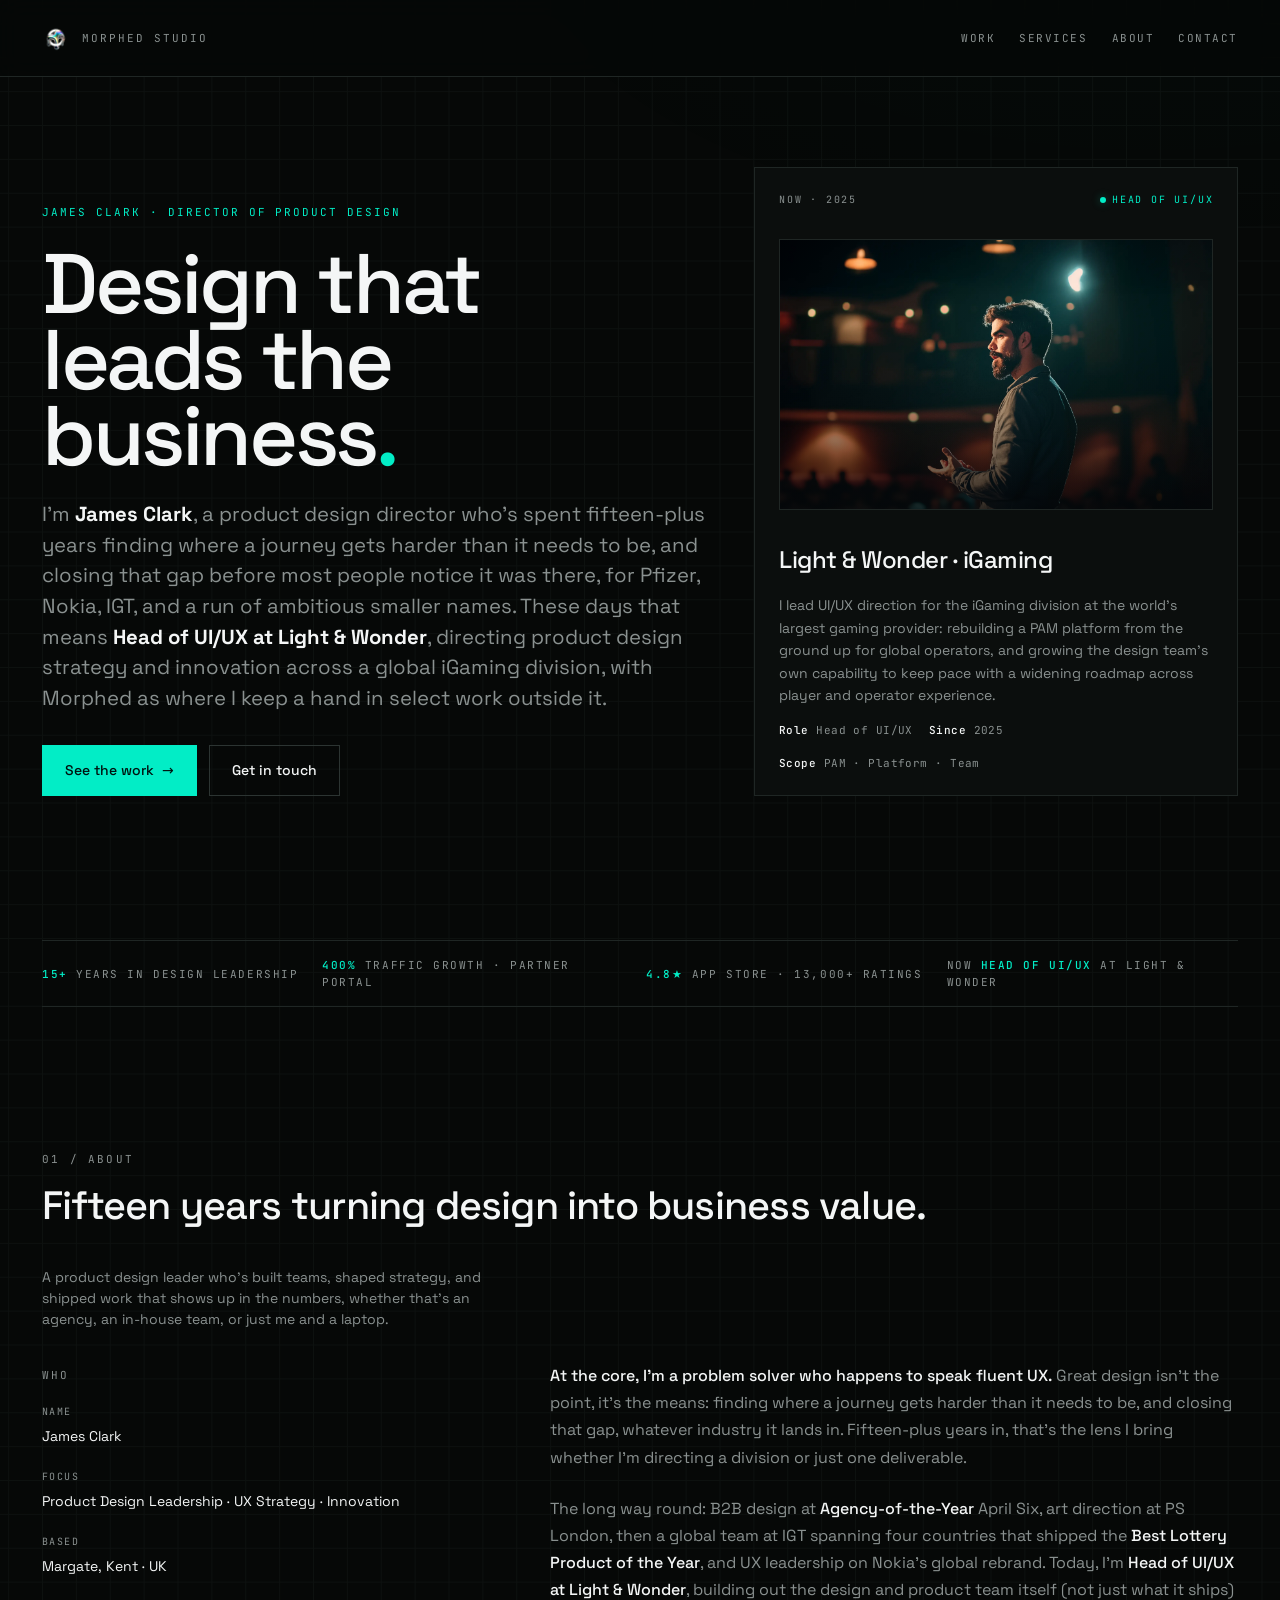
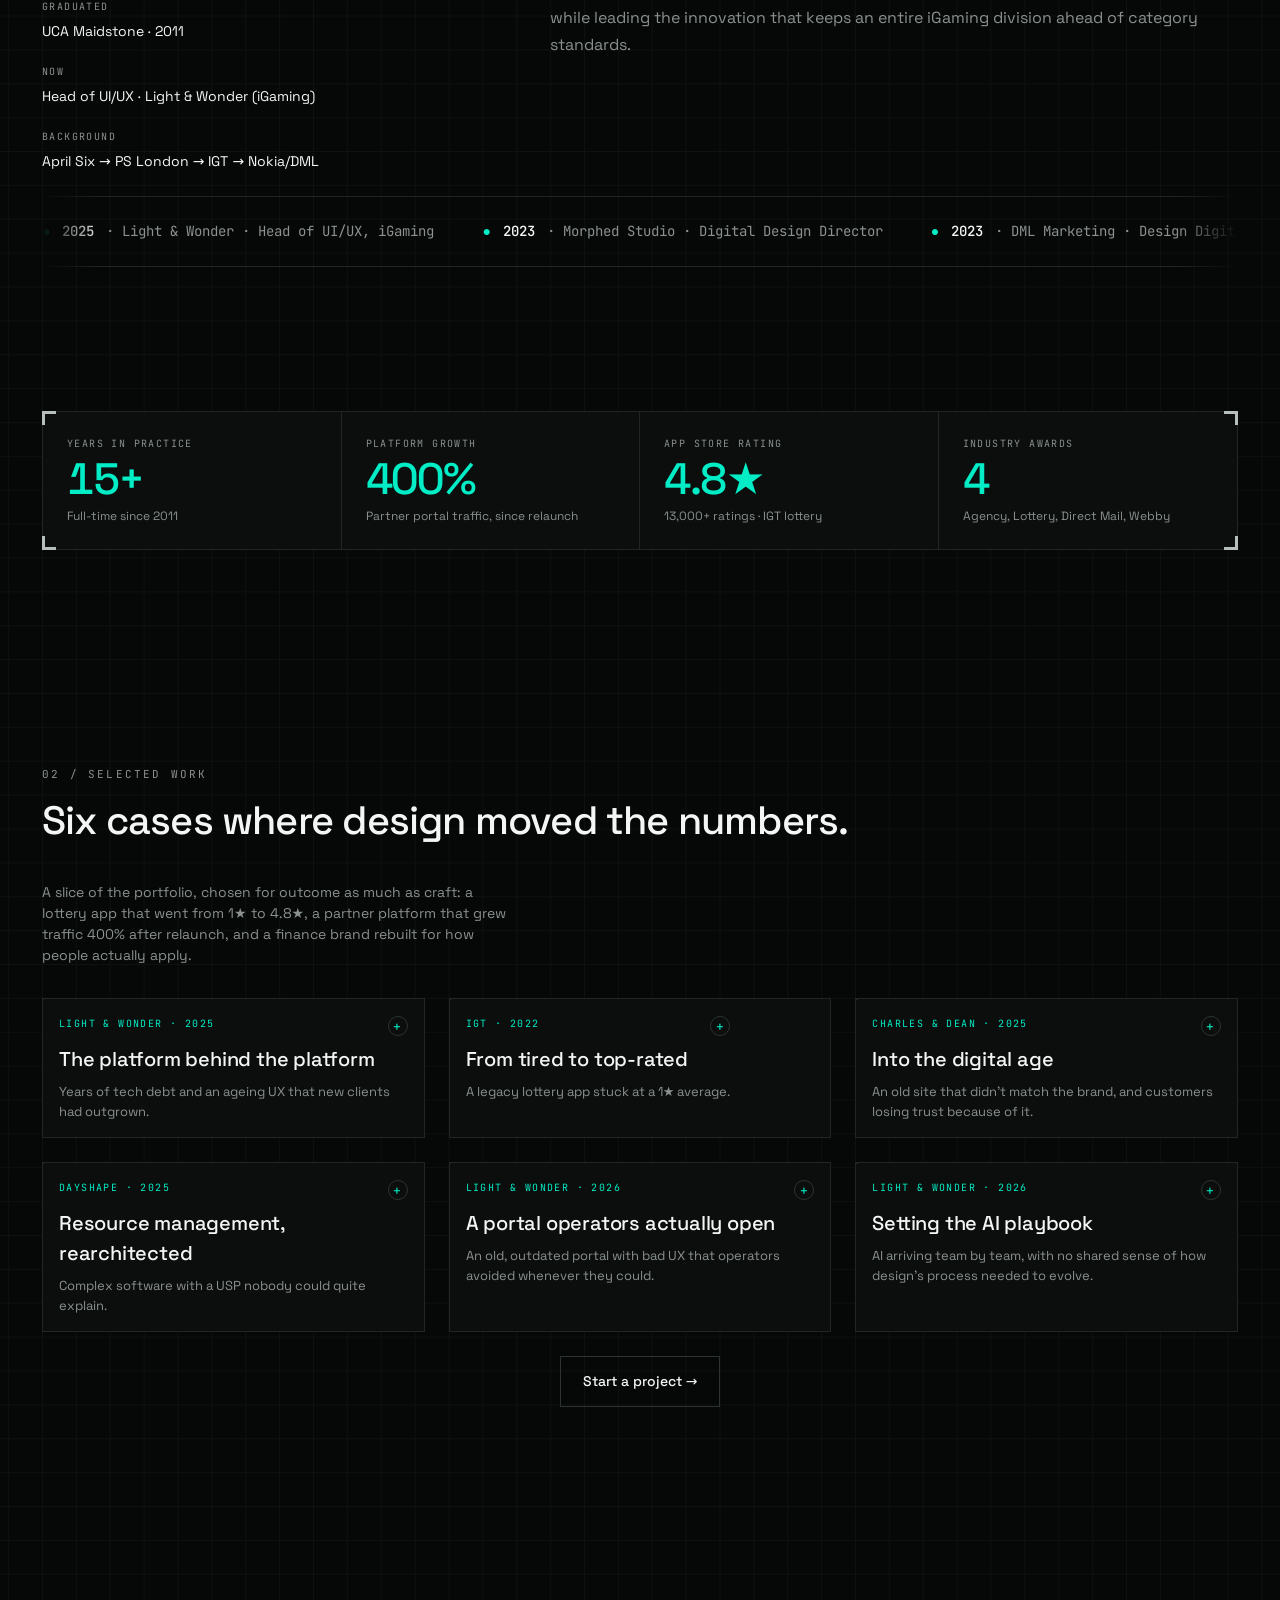
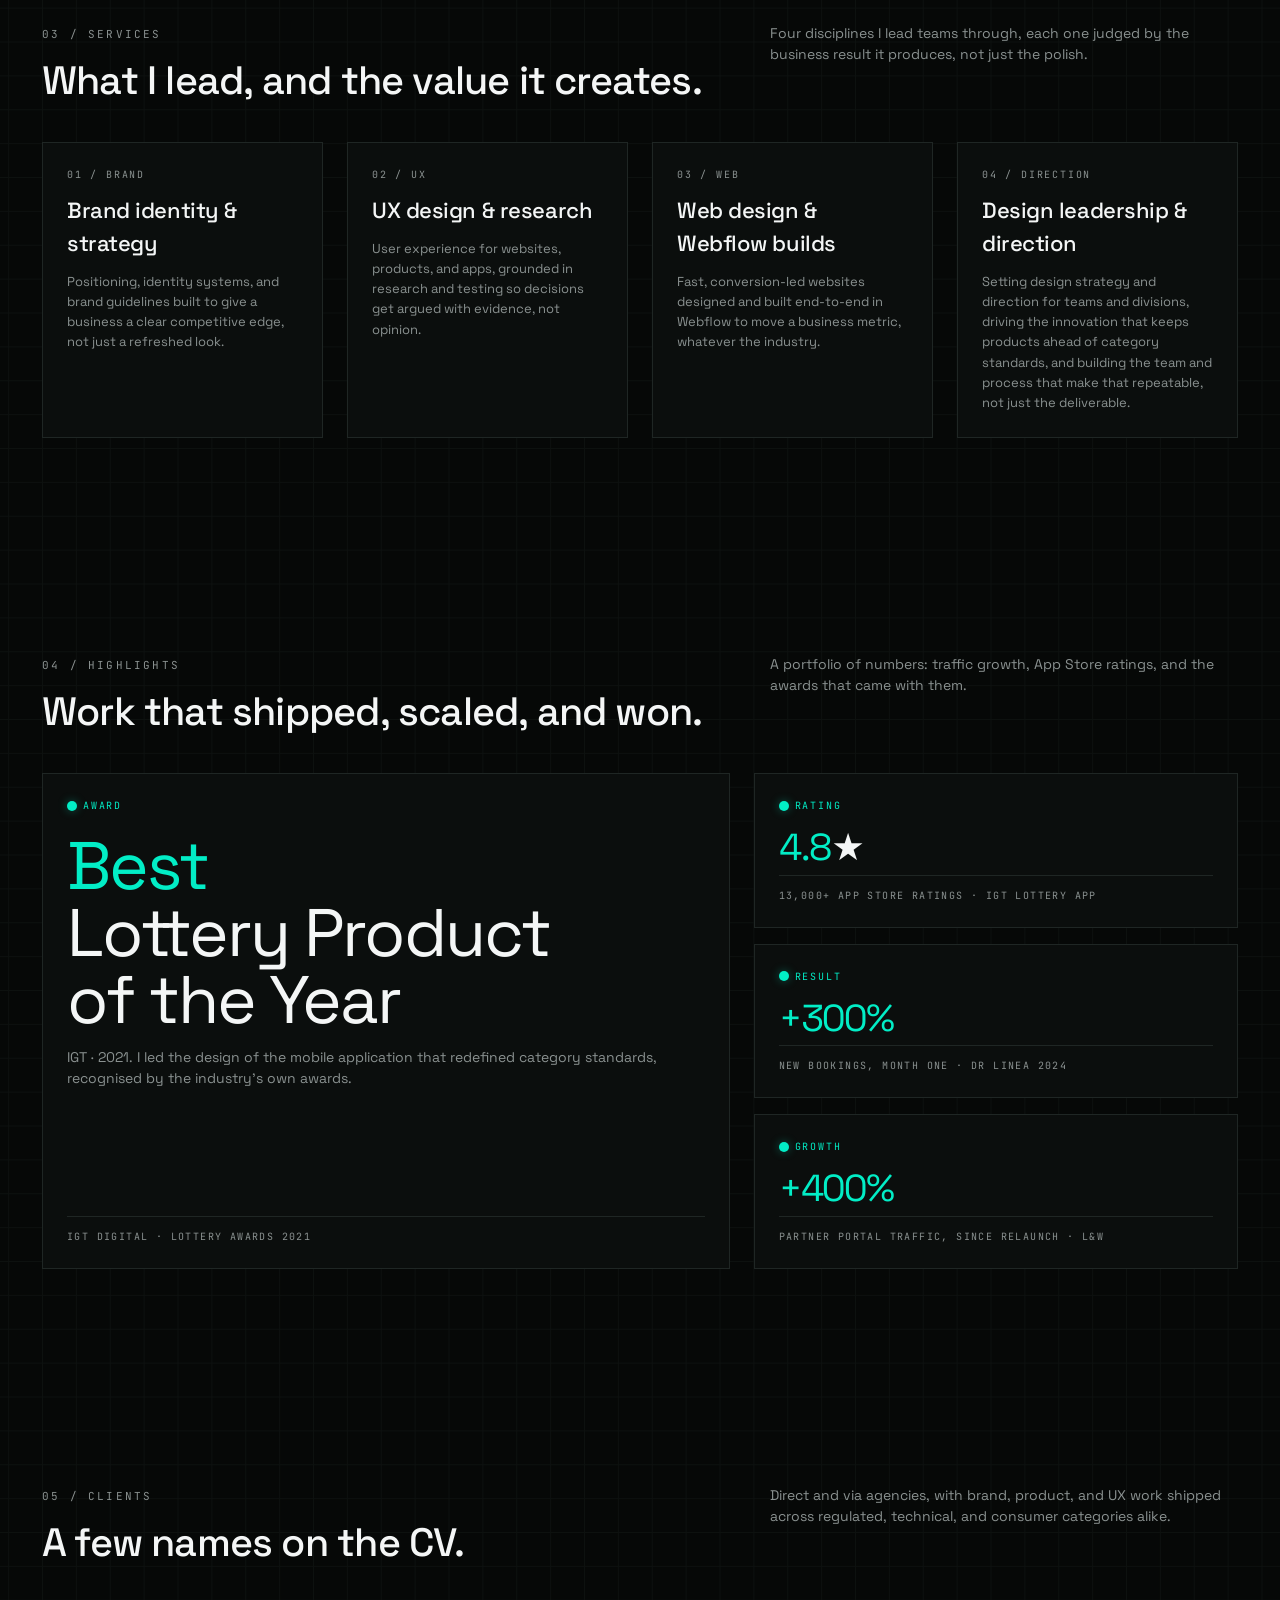
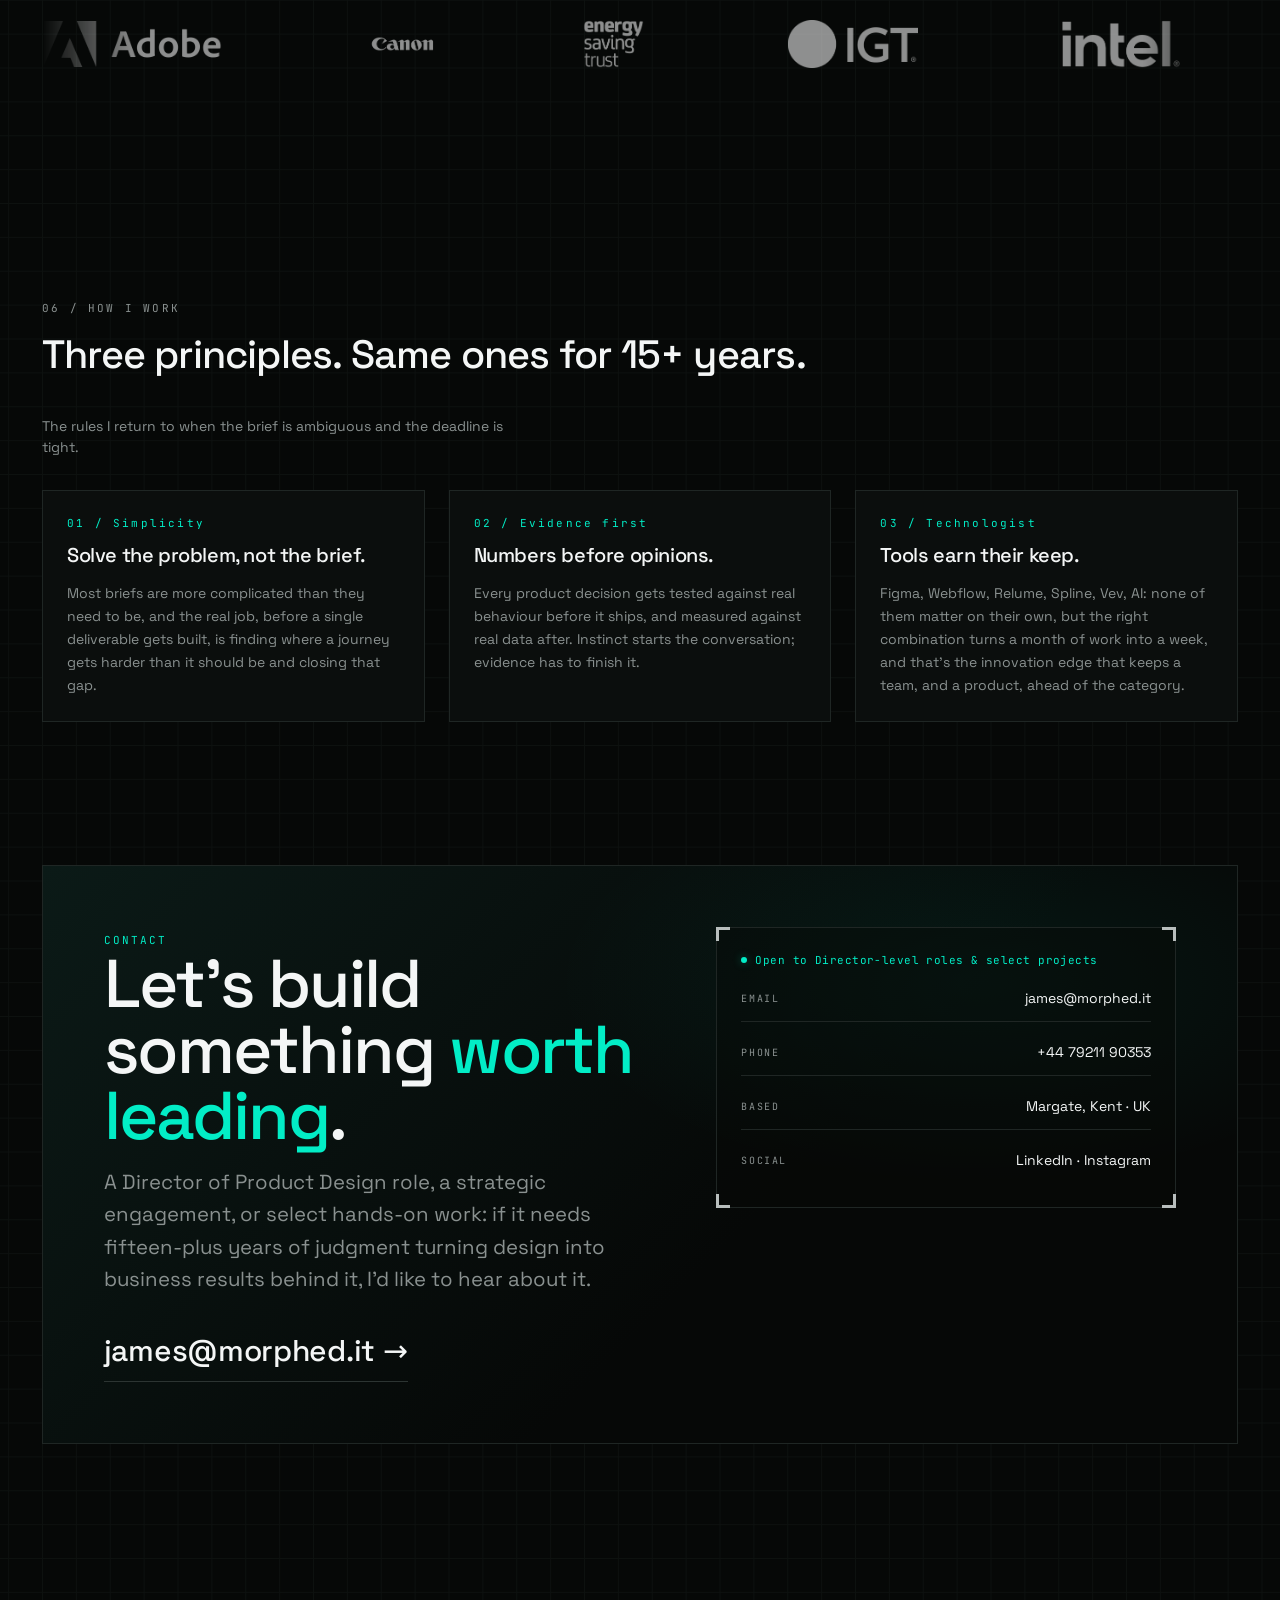
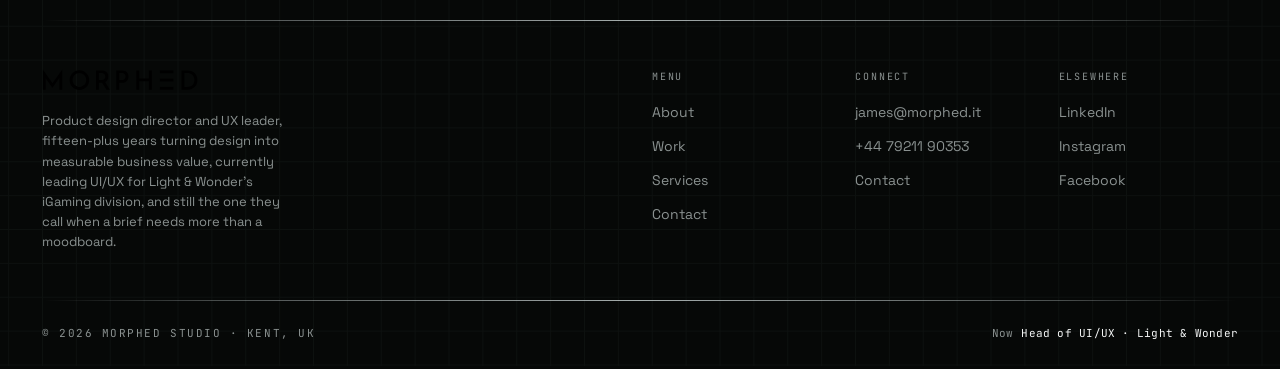
==== commit 47ecb005: "Removal of em-dashes and tightening the copy" ====
--- a/index.html
+++ b/index.html
@@ -24,8 +24,8 @@
 </script>
 <meta charset="utf-8" />
 <meta name="viewport" content="width=device-width, initial-scale=1" />
-  <title>James Clark — Director of Product Design &amp; UX Leader</title>
-  <meta name="description" content="James Clark — a product design director who turns design into measurable business value: 400% traffic growth, a 4.8★ App Store rating, and category-defining platforms for Pfizer, Nokia, IGT, and Light &amp; Wonder. Based in Kent, working globally." />
+  <title>James Clark, Director of Product Design &amp; UX Leader</title>
+  <meta name="description" content="James Clark, a product design director who turns design into measurable business value: 400% traffic growth, a 4.8★ App Store rating, and category-defining platforms for Pfizer, Nokia, IGT, and Light &amp; Wonder. Based in Kent, working globally." />
   <link rel="canonical" href="https://morphed.studio/" />
 
   <!-- Favicons -->
@@ -38,8 +38,8 @@
   <!-- Open Graph -->
   <meta property="og:type" content="website" />
   <meta property="og:site_name" content="Morphed Studio" />
-  <meta property="og:title" content="James Clark — Director of Product Design &amp; UX Leader" />
-  <meta property="og:description" content="James Clark — a product design director who turns design into measurable business value: 400% traffic growth, a 4.8★ App Store rating, and category-defining platforms for Pfizer, Nokia, IGT, and Light &amp; Wonder. Based in Kent, working globally." />
+  <meta property="og:title" content="James Clark, Director of Product Design &amp; UX Leader" />
+  <meta property="og:description" content="James Clark, a product design director who turns design into measurable business value: 400% traffic growth, a 4.8★ App Store rating, and category-defining platforms for Pfizer, Nokia, IGT, and Light &amp; Wonder. Based in Kent, working globally." />
   <meta property="og:url" content="https://morphed.studio/" />
   <meta property="og:image" content="https://morphed.studio/assets/og-image.png" />
   <meta property="og:image:width" content="1200" />
@@ -47,8 +47,8 @@
 
   <!-- Twitter -->
   <meta name="twitter:card" content="summary_large_image" />
-  <meta name="twitter:title" content="James Clark — Director of Product Design &amp; UX Leader" />
-  <meta name="twitter:description" content="James Clark — a product design director who turns design into measurable business value: 400% traffic growth, a 4.8★ App Store rating, and category-defining platforms for Pfizer, Nokia, IGT, and Light &amp; Wonder. Based in Kent, working globally." />
+  <meta name="twitter:title" content="James Clark, Director of Product Design &amp; UX Leader" />
+  <meta name="twitter:description" content="James Clark, a product design director who turns design into measurable business value: 400% traffic growth, a 4.8★ App Store rating, and category-defining platforms for Pfizer, Nokia, IGT, and Light &amp; Wonder. Based in Kent, working globally." />
   <meta name="twitter:image" content="https://morphed.studio/assets/og-image.png" />
 <link rel="preload" as="font" type="font/woff2" href="assets/fonts/space-grotesk-latin-400-normal.woff2" crossorigin />
 <link rel="preload" as="font" type="font/woff2" href="assets/fonts/space-grotesk-latin-500-normal.woff2" crossorigin />
@@ -134,8 +134,8 @@
       </div>
     </div>
     <div class="body">
-      <p><b>At the core, I'm a problem solver who happens to speak fluent UX</b> — great design isn't the point, it's the means: finding where a journey gets harder than it needs to be, and closing that gap, whatever industry it lands in. Fifteen-plus years in, that's the lens I bring whether I'm directing a division or just one deliverable.</p>
-      <p>The long way round: B2B design at <b>Agency-of-the-Year</b> April Six, art direction at PS London, then a global team at IGT spanning four countries that shipped the <b>Best Lottery Product of the Year</b>, and UX leadership on Nokia's global rebrand. Today, I'm <b>Head of UI/UX at Light &amp; Wonder</b>, building out the design and product team itself — not just what it ships — while leading the innovation that keeps an entire iGaming division ahead of category standards.</p>
+      <p><b>At the core, I'm a problem solver who happens to speak fluent UX.</b> Great design isn't the point, it's the means: finding where a journey gets harder than it needs to be, and closing that gap, whatever industry it lands in. Fifteen-plus years in, that's the lens I bring whether I'm directing a division or just one deliverable.</p>
+      <p>The long way round: B2B design at <b>Agency-of-the-Year</b> April Six, art direction at PS London, then a global team at IGT spanning four countries that shipped the <b>Best Lottery Product of the Year</b>, and UX leadership on Nokia's global rebrand. Today, I'm <b>Head of UI/UX at Light &amp; Wonder</b>, building out the design and product team itself (not just what it ships) while leading the innovation that keeps an entire iGaming division ahead of category standards.</p>
     </div>
   </div>
 
@@ -238,14 +238,14 @@
       <span class="num">03 / Services</span>
       <h2>What I lead, and the value it creates.</h2>
     </div>
-    <p class="desc">Four disciplines I lead teams through — each one judged by the business result it produces, not just the polish.</p>
+    <p class="desc">Four disciplines I lead teams through, each one judged by the business result it produces, not just the polish.</p>
   </div>
 
   <div class="services-row" data-reveal-group data-reveal>
     <div class="svc" data-spotlight>
       <span class="num">01 / Brand</span>
       <h3>Brand identity &amp; strategy</h3>
-      <p>Positioning, identity systems, and brand guidelines built to give a business a clear competitive edge — not just a refreshed look.</p>
+      <p>Positioning, identity systems, and brand guidelines built to give a business a clear competitive edge, not just a refreshed look.</p>
     </div>
     <div class="svc" data-spotlight>
       <span class="num">02 / UX</span>
@@ -255,12 +255,12 @@
     <div class="svc" data-spotlight>
       <span class="num">03 / Web</span>
       <h3>Web design &amp; Webflow builds</h3>
-      <p>Fast, conversion-led websites designed and built end-to-end in Webflow — built to move a business metric, whatever the industry.</p>
+      <p>Fast, conversion-led websites designed and built end-to-end in Webflow to move a business metric, whatever the industry.</p>
     </div>
     <div class="svc" data-spotlight>
       <span class="num">04 / Direction</span>
       <h3>Design leadership &amp; direction</h3>
-      <p>Setting design strategy and direction for teams and divisions, driving the innovation that keeps products ahead of category standards, and building the team and process that make that repeatable — not just the deliverable.</p>
+      <p>Setting design strategy and direction for teams and divisions, driving the innovation that keeps products ahead of category standards, and building the team and process that make that repeatable, not just the deliverable.</p>
     </div>
   </div>
 
@@ -270,7 +270,7 @@
       <span class="num">04 / Highlights</span>
       <h2>Work that shipped, scaled, and won.</h2>
     </div>
-    <p class="desc">A portfolio of numbers — traffic growth, App Store ratings, and the awards that came with them.</p>
+    <p class="desc">A portfolio of numbers: traffic growth, App Store ratings, and the awards that came with them.</p>
   </div>
 
   <div class="wins" data-reveal-group data-reveal>
@@ -305,7 +305,7 @@
       <span class="num">05 / Clients</span>
       <h2>A few names on the CV.</h2>
     </div>
-    <p class="desc">Direct and via agencies — brand, product, and UX work shipped across regulated, technical, and consumer categories alike.</p>
+    <p class="desc">Direct and via agencies, with brand, product, and UX work shipped across regulated, technical, and consumer categories alike.</p>
   </div>
 
   <div class="clients" data-reveal>
@@ -388,7 +388,7 @@
   <div class="footer-grid">
     <div class="footer-col">
       <div class="mark-row"><img src="assets/logo-horizontal-white.svg" width="522" height="87" alt="Morphed Studio" /></div>
-      <p class="tag">Product design director and UX leader, fifteen-plus years turning design into measurable business value, currently leading UI/UX for Light &amp; Wonder's iGaming division — still the one they call when a brief needs more than a moodboard.</p>
+      <p class="tag">Product design director and UX leader, fifteen-plus years turning design into measurable business value, currently leading UI/UX for Light &amp; Wonder's iGaming division, and still the one they call when a brief needs more than a moodboard.</p>
     </div>
     <div class="footer-col">
       <h3>Menu</h3>
@@ -451,7 +451,7 @@
 
 <script src="assets/reveal.js" defer></script>
 <script>
-/* Grid glow — teal grid lines ease toward the cursor */
+/* Grid glow: teal grid lines ease toward the cursor */
 (function(){
   if (window.matchMedia && window.matchMedia('(prefers-reduced-motion: reduce)').matches) return;
   const b = document.body;
@@ -486,7 +486,7 @@
 })();
 </script>
 <script>
-/* Infinite square grid — measure the true column pitch inside the content area, then lock the
+/* Infinite square grid: measure the true column pitch inside the content area, then lock the
    full-viewport background pattern (--grid, --grid-origin-x/y) to that same pitch and origin, so
    the grid reads as one continuous square mesh: dense inside the content column, unbroken either
    side of it, at any desktop width. */
@@ -532,25 +532,25 @@
     igt: {
       name: 'IGT', year: '2022', title: 'From tired to top-rated', role: 'Design Leader',
       problem: "A legacy lottery app stuck at a 1★ average, with a user base that had stopped trusting it.",
-      solution: "I led a total redesign of IGT's lottery app for a large, established user base — new APIs and a completely new UX built from the ground up, not a reskin. The rebuilt app went from a 1★ average to 4.8★ with over 13,000 ratings and 100,000+ downloads, and won Best Lottery Product of the Year at the 2021 Lottery Awards.",
+      solution: "I led a total redesign of IGT's lottery app for a large, established user base, with new APIs and a completely new UX built from the ground up, not a reskin. The rebuilt app went from a 1★ average to 4.8★ with over 13,000 ratings and 100,000+ downloads, and won Best Lottery Product of the Year at the 2021 Lottery Awards.",
       images: ['uploads/work/igt/01.jpg','uploads/work/igt/02.jpg','uploads/work/igt/03.jpg']
     },
     'charles-dean': {
       name: 'Charles & Dean', year: '2025', title: 'Into the digital age', role: 'IC',
       problem: "An old site that didn't match the brand, and customers losing trust because of it.",
-      solution: "Charles & Dean's old site didn't match the brand, and it was costing them customer trust. I re-architected the website to maximise lead generation, turning it into the digital shop window that actually reflected who they are — replacing the dated, forms-heavy application flow with one built around how people actually apply for finance today, and repositioning the brand to attract a more premium audience and higher-ticket sales.",
+      solution: "Charles & Dean's old site didn't match the brand, and it was costing them customer trust. I re-architected the website to maximise lead generation, turning it into the digital shop window that actually reflected who they are. I replaced the dated, forms-heavy application flow with one built around how people actually apply for finance today, and repositioned the brand to attract a more premium audience and higher-ticket sales.",
       images: ['uploads/work/charles-dean/01.jpg','uploads/work/charles-dean/02.jpg','uploads/work/charles-dean/03.jpg','uploads/work/charles-dean/04.jpg']
     },
     dayshape: {
       name: 'Dayshape', year: '2025', title: 'Resource management, rearchitected', role: 'IC',
       problem: "Complex software with a USP nobody could quite explain.",
-      solution: "Dayshape's software was powerful but complicated, and people didn't understand what they actually offered. I brought in bespoke illustration to uncomplicate the company's USP, and rebuilt the site to walk visitors through the story rather than dump features on them — including persona-built landing pages designed to engage entirely new audiences.",
+      solution: "Dayshape's software was powerful but complicated, and people didn't understand what they actually offered. I brought in bespoke illustration to uncomplicate the company's USP, and rebuilt the site to walk visitors through the story rather than dump features on them, including persona-built landing pages designed to engage entirely new audiences.",
       images: ['uploads/work/dayshape/01.jpg','uploads/work/dayshape/02.jpg','uploads/work/dayshape/03.jpg','uploads/work/dayshape/04.jpg']
     },
     'portal-relaunch': {
       name: 'Light & Wonder', year: '2026', title: 'A portal operators actually open', role: 'IC',
       problem: "An old, outdated portal with bad UX that operators avoided whenever they could.",
-      solution: "As IC and product owner, I led a complete overhaul of the partner-facing platform global gaming operators use daily to manage games and integrations — a new design system, an entirely new UX, and stakeholder buy-in gathered from multiple teams and channels across the business. Since relaunch it's driven a 400% increase in traffic and a 240% improvement in engagement time, backed by analytics I put in place so every update afterward gets argued with numbers, not opinions.",
+      solution: "As IC and product owner, I led a complete overhaul of the partner-facing platform global gaming operators use daily to manage games and integrations: a new design system, an entirely new UX, and stakeholder buy-in gathered from multiple teams and channels across the business. Since relaunch it's driven a 400% increase in traffic and a 240% improvement in engagement time, backed by analytics I put in place so every update afterward gets argued with numbers, not opinions.",
       images: ['uploads/work/portal/01.jpg','uploads/work/portal/02.jpg','uploads/work/portal/03.jpg','uploads/work/portal/04.jpg']
     },
     'ai-ways-of-working': {
@@ -595,7 +595,7 @@
     if (hasImages) {
       p.images.forEach((src, i) => {
         const img = document.createElement('img');
-        img.src = src; img.alt = p.name + ' — image ' + (i + 1);
+        img.src = src; img.alt = p.name + ', image ' + (i + 1);
         if (i === 0) img.classList.add('is-active');
         stage.appendChild(img);
       });
@@ -649,7 +649,7 @@
     render();
   }
 
-  /* Password gate for locked case studies (client-side only — a soft
+  /* Password gate for locked case studies (client-side only, a soft
      gate for casual browsing, not real access control) */
   const GATE_PASSWORD = 'JamesClark2026!';
   const unlocked = new Set();
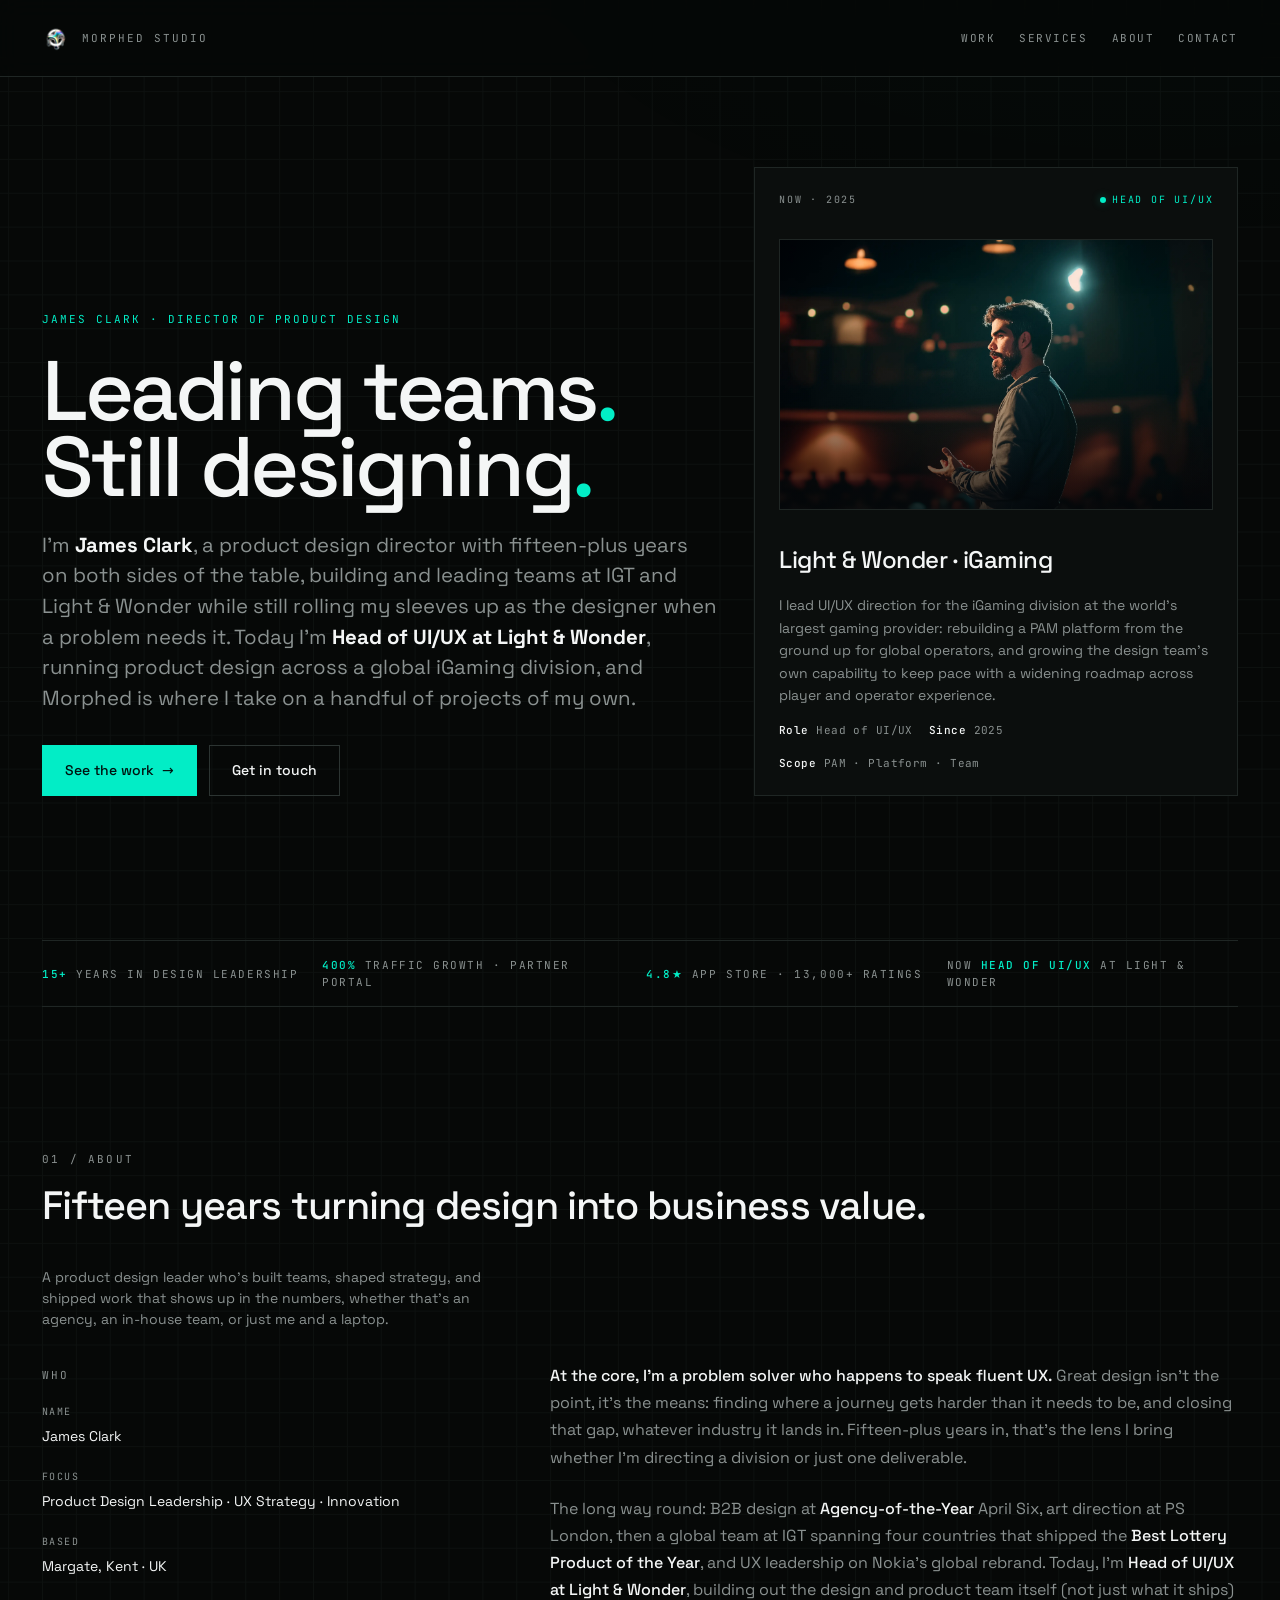
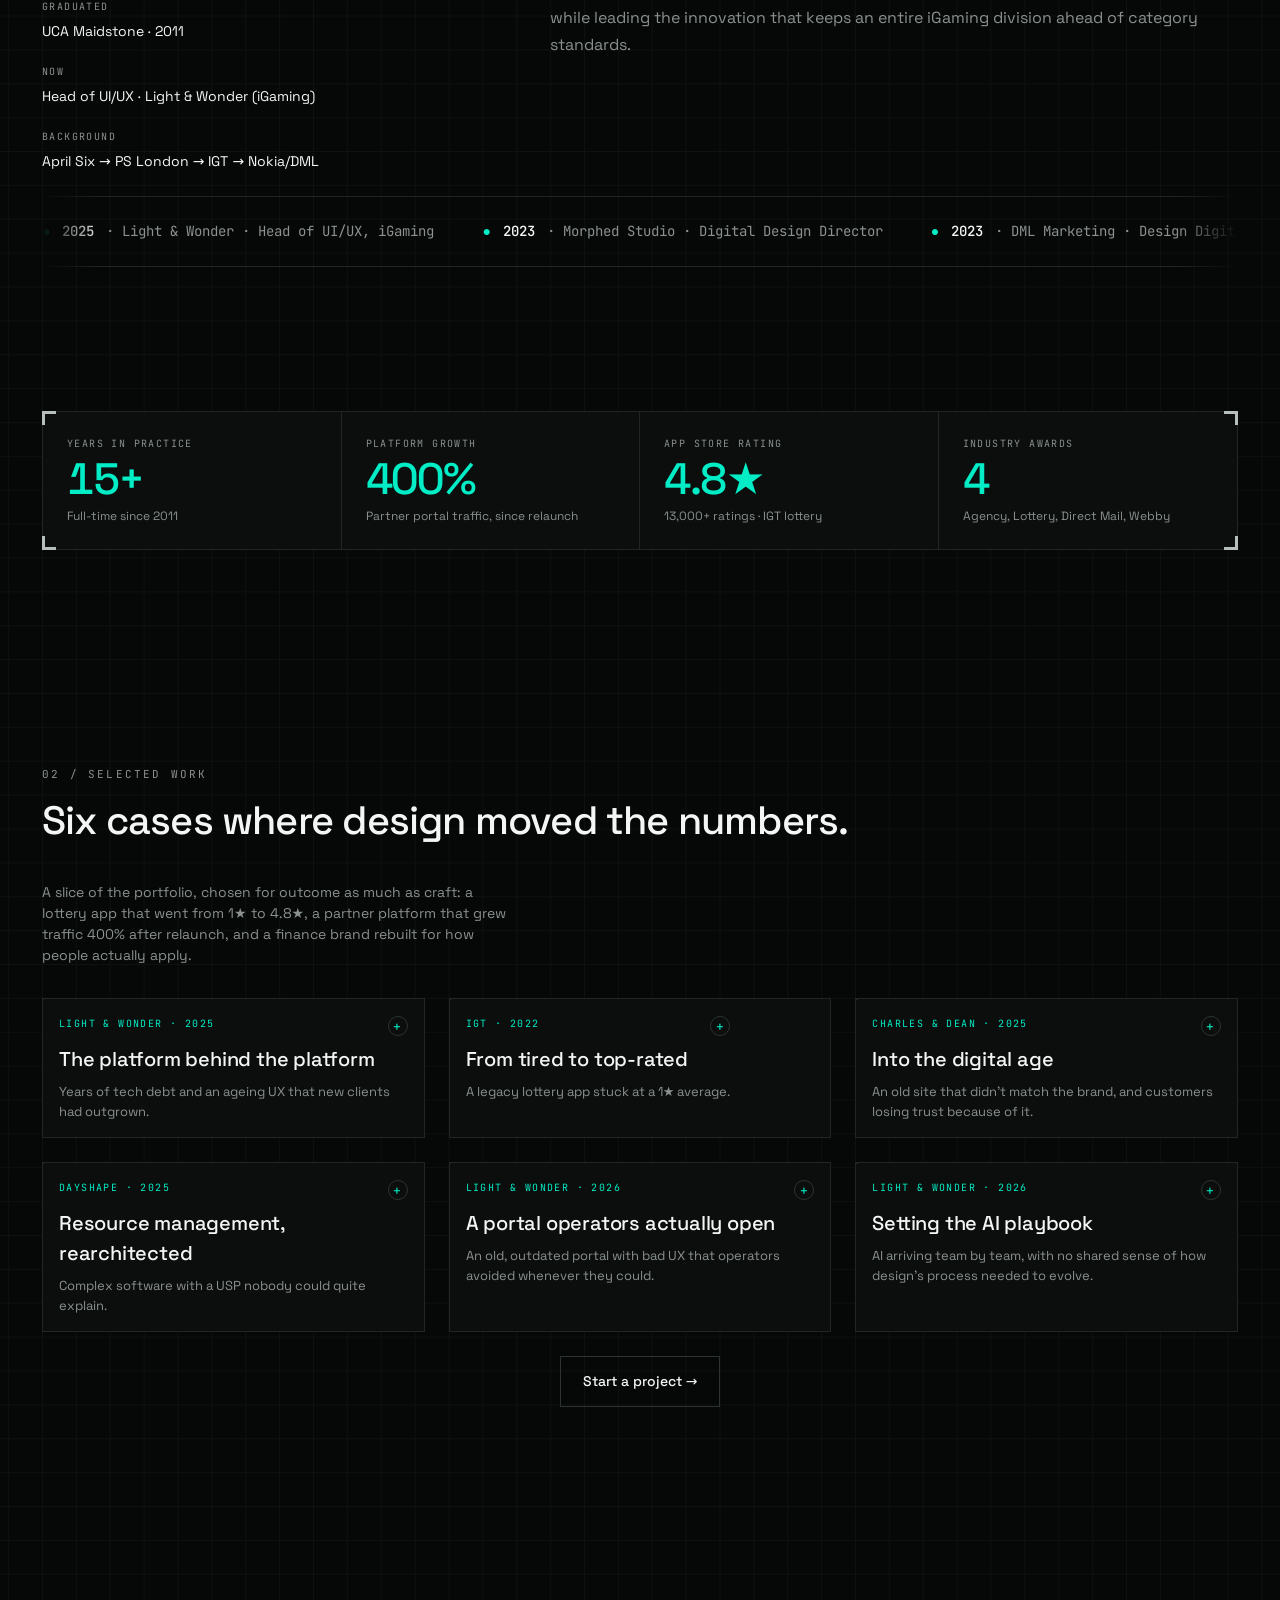
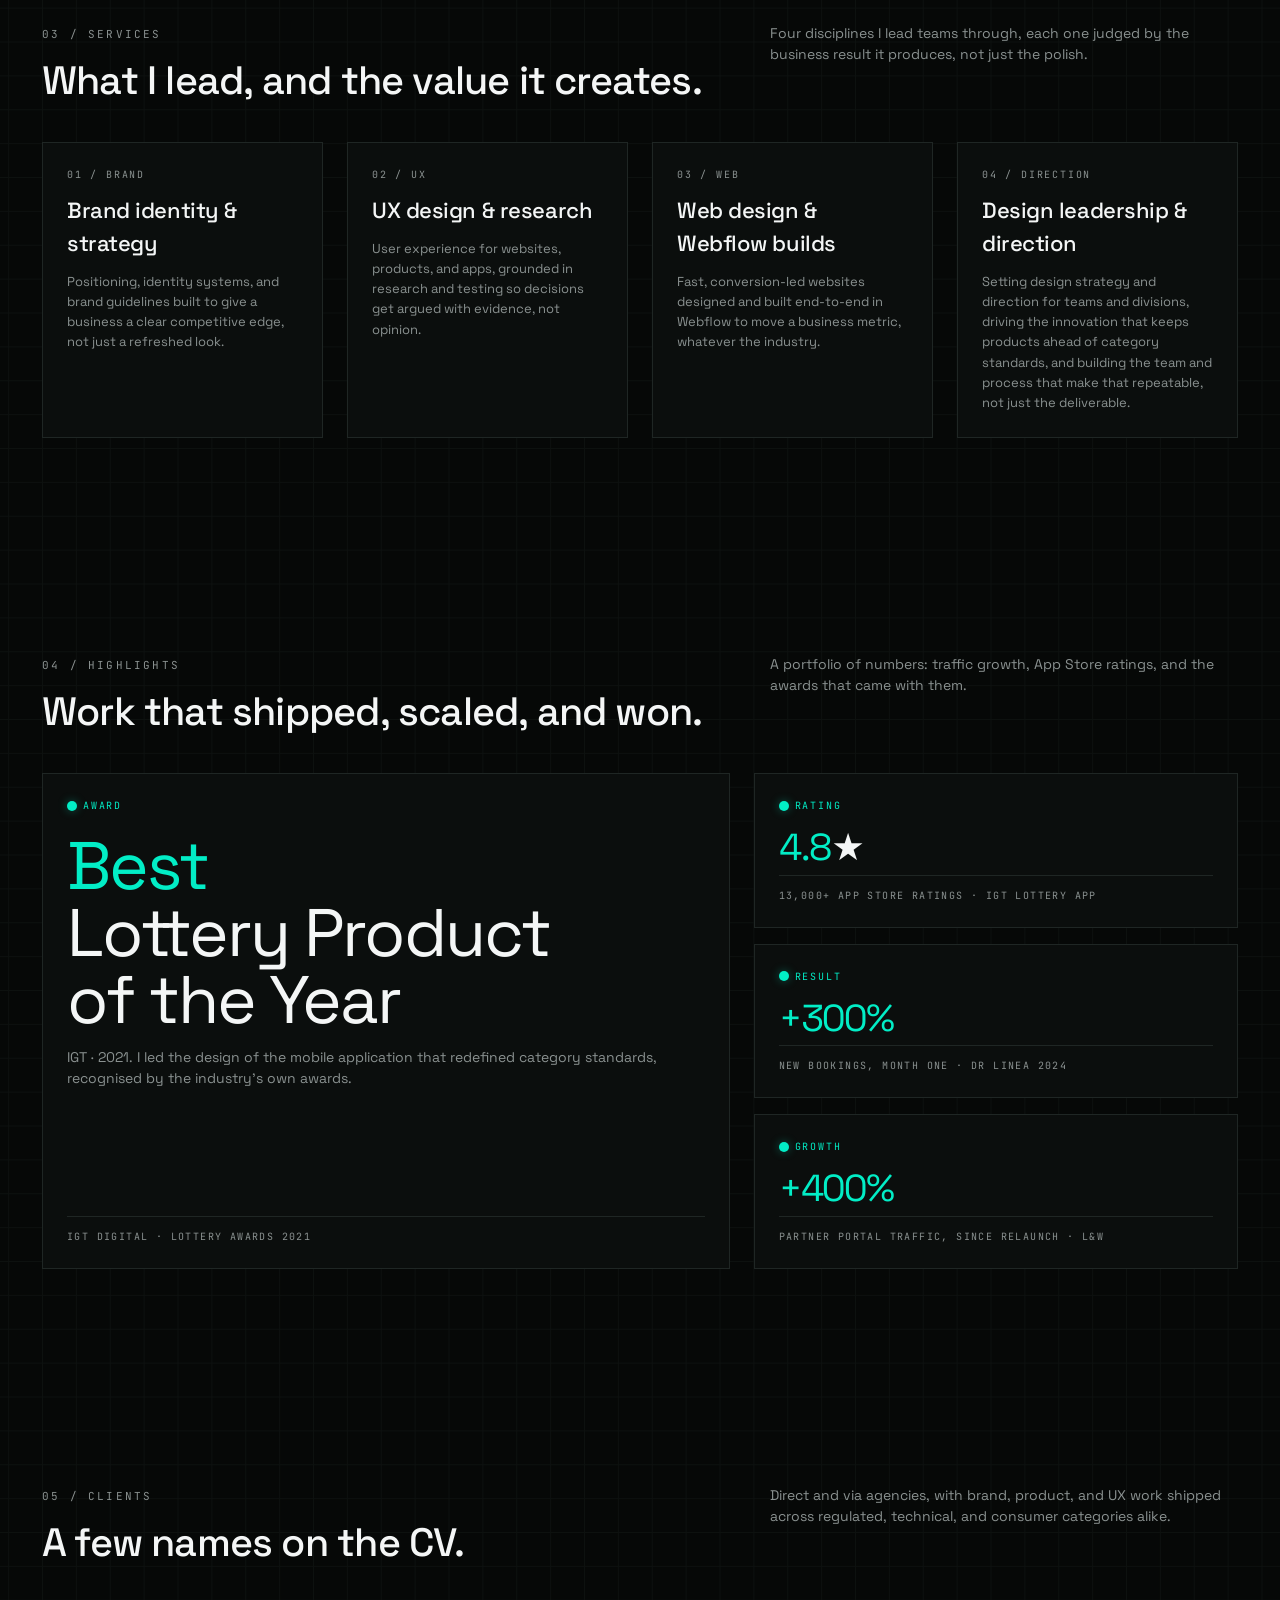
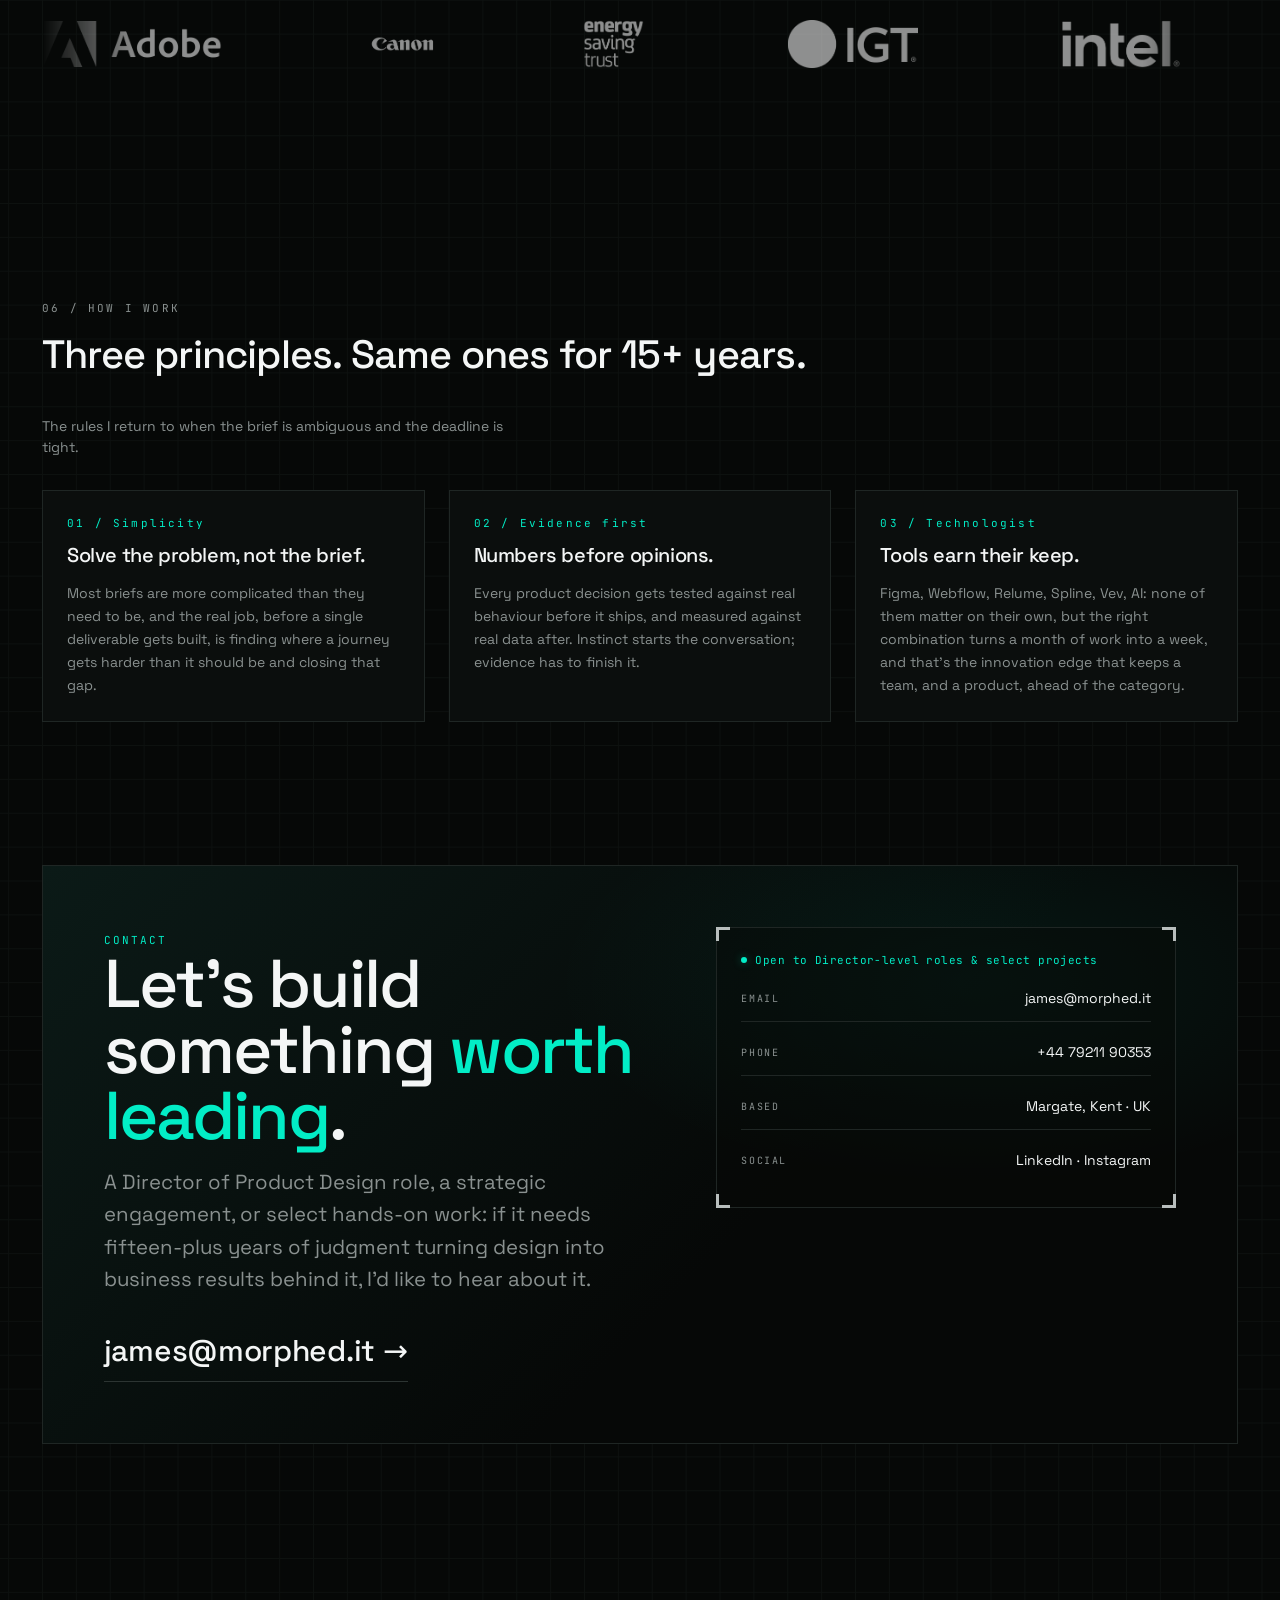
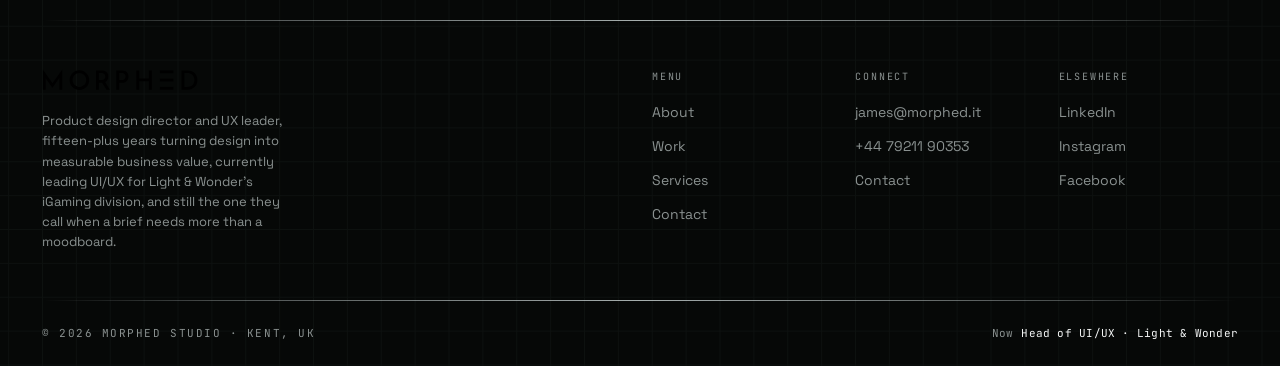
==== commit a0e564b6: "Headline change" ====
--- a/index.html
+++ b/index.html
@@ -84,8 +84,8 @@
     <div class="hero-grid">
       <div>
         <span class="eyebrow">James Clark · Director of Product Design</span>
-        <h1>Design that<br>leads the<br>business<em></em></h1>
-        <p class="lead">I'm <b style="color:var(--text)">James Clark</b>, a product design director who's spent fifteen-plus years finding where a journey gets harder than it needs to be, and closing that gap before most people notice it was there, for Pfizer, Nokia, IGT, and a run of ambitious smaller names. These days that means <b style="color:var(--text)">Head of UI/UX at Light &amp; Wonder</b>, directing product design strategy and innovation across a global iGaming division, with Morphed as where I keep a hand in select work outside it.</p>
+        <h1>Leading teams<em></em><br>Still designing<em></em></h1>
+        <p class="lead">I'm <b style="color:var(--text)">James Clark</b>, a product design director with fifteen-plus years on both sides of the table, building and leading teams at IGT and Light &amp; Wonder while still rolling my sleeves up as the designer when a problem needs it. Today I'm <b style="color:var(--text)">Head of UI/UX at Light &amp; Wonder</b>, running product design across a global iGaming division, and Morphed is where I take on a handful of projects of my own.</p>
         <div class="ctas">
           <a class="btn btn-primary" href="#work" data-spotlight>See the work</a>
           <a class="btn btn-ghost" href="#contact" data-spotlight>Get in touch</a>
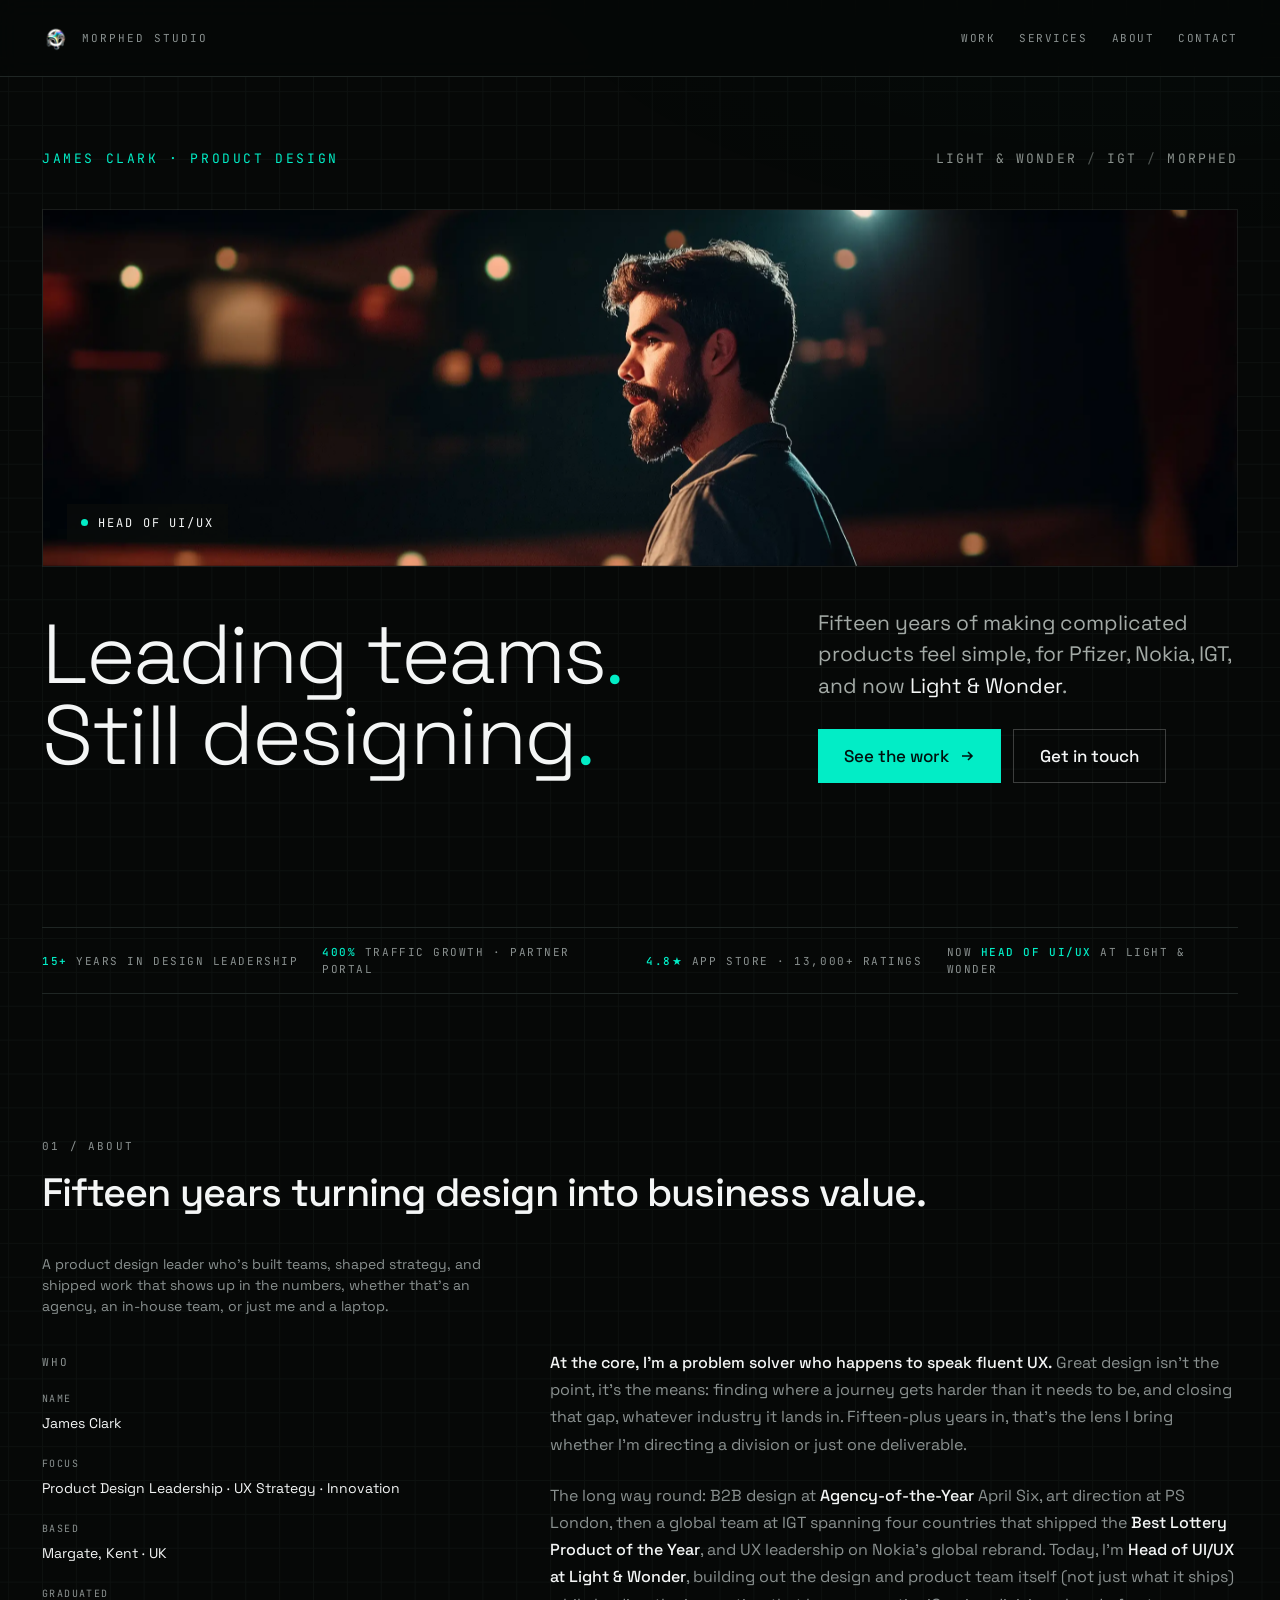
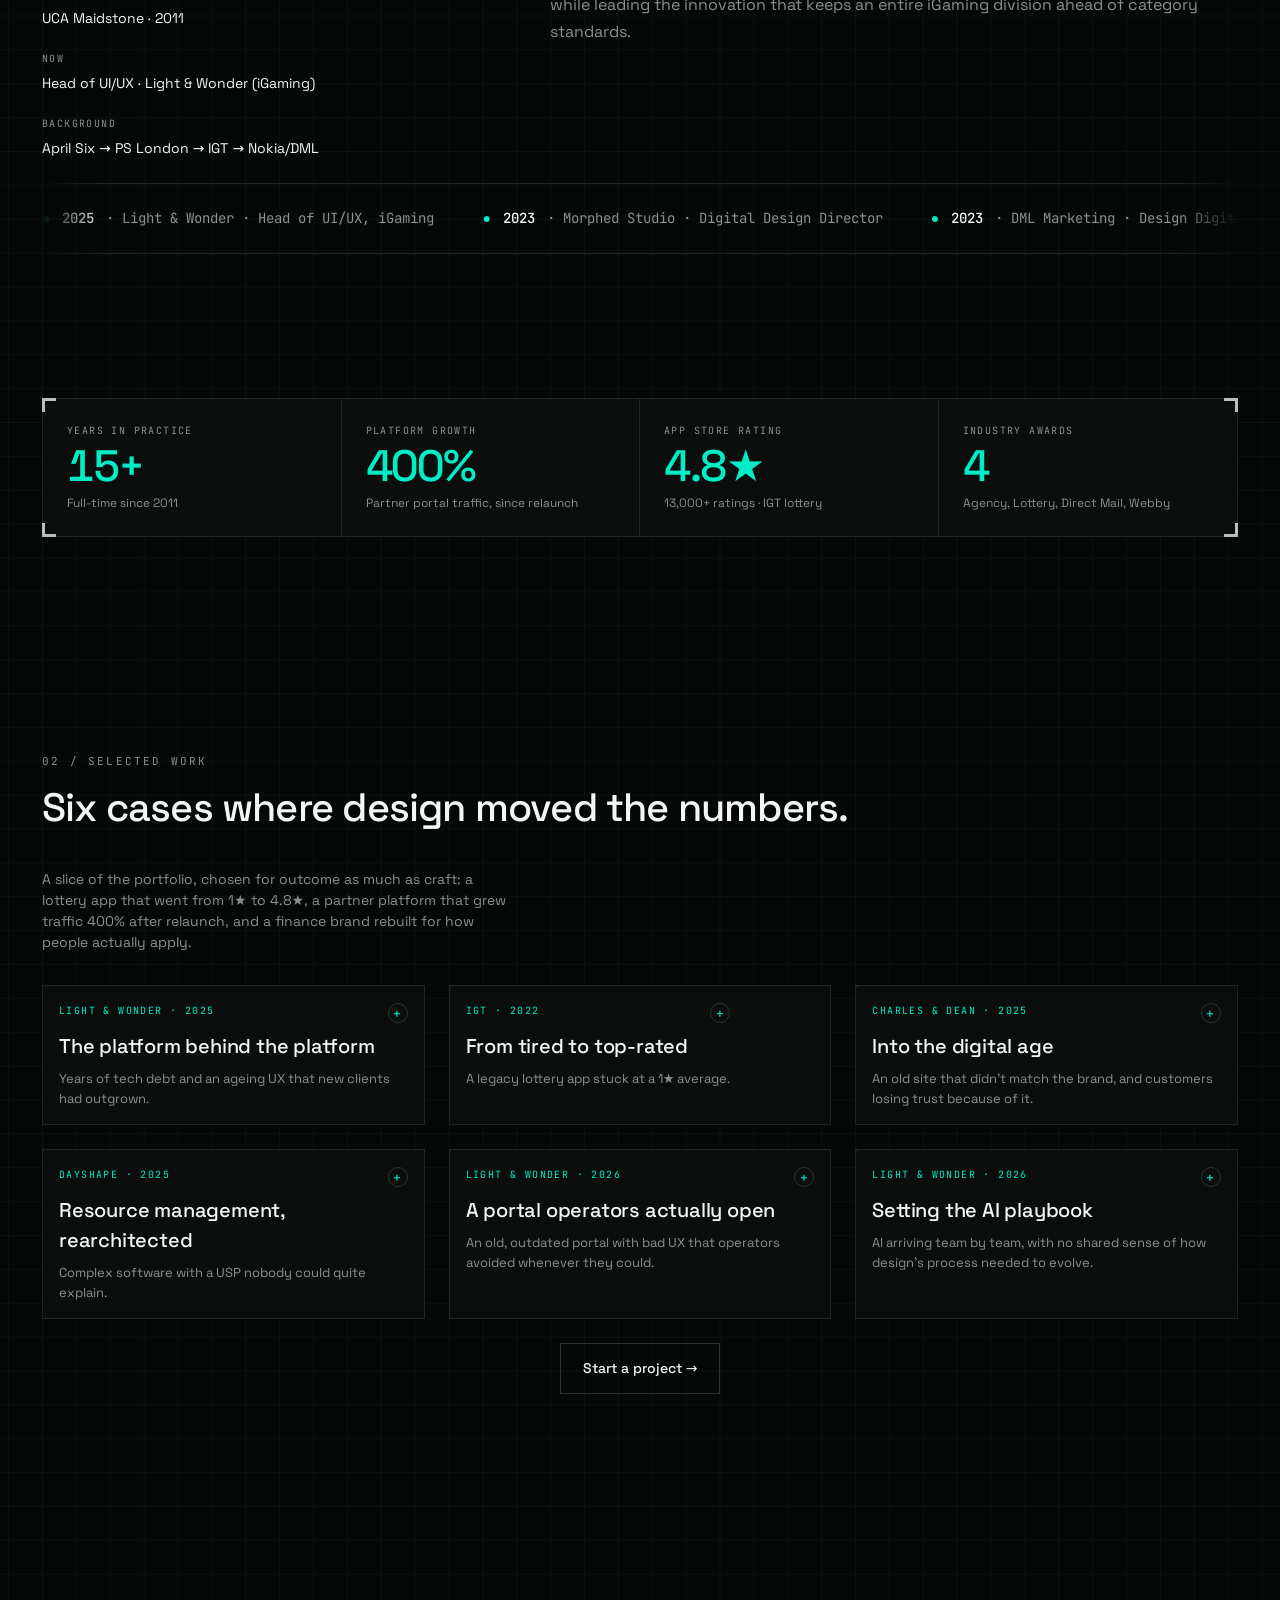
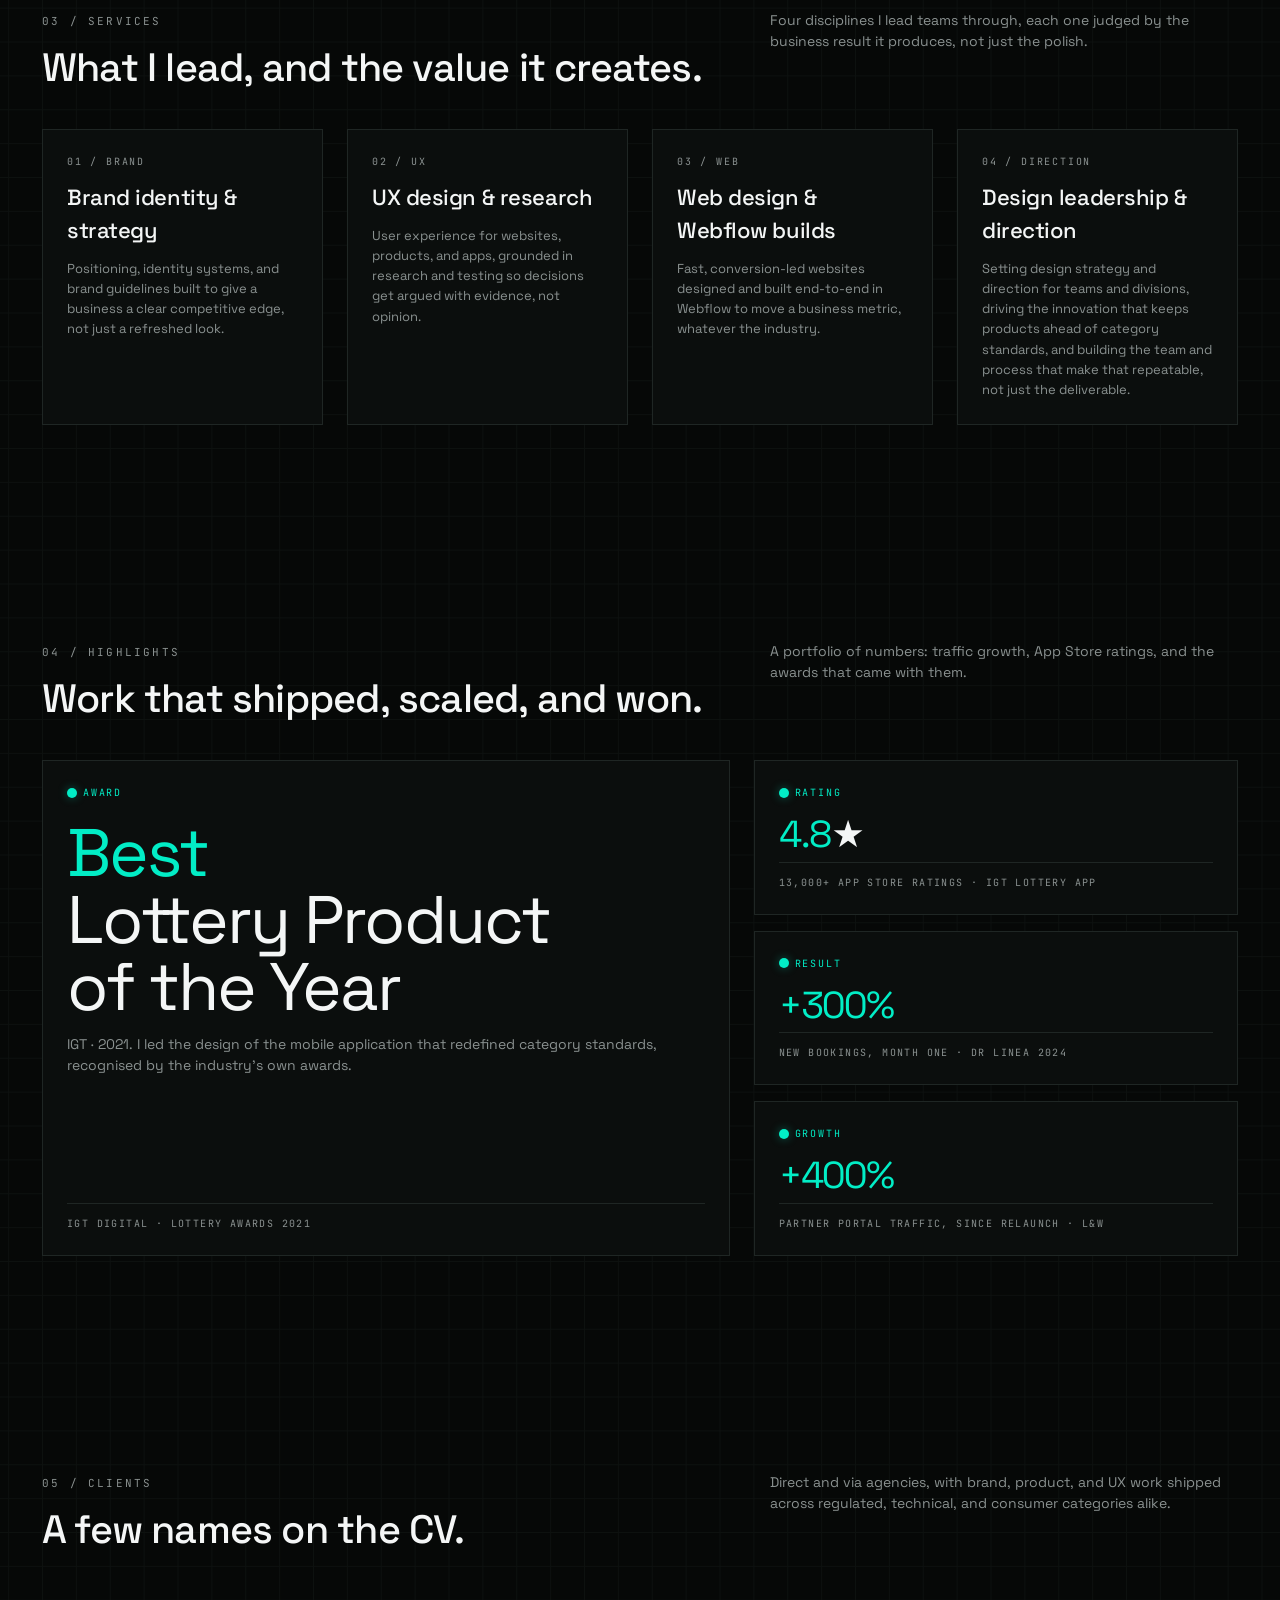
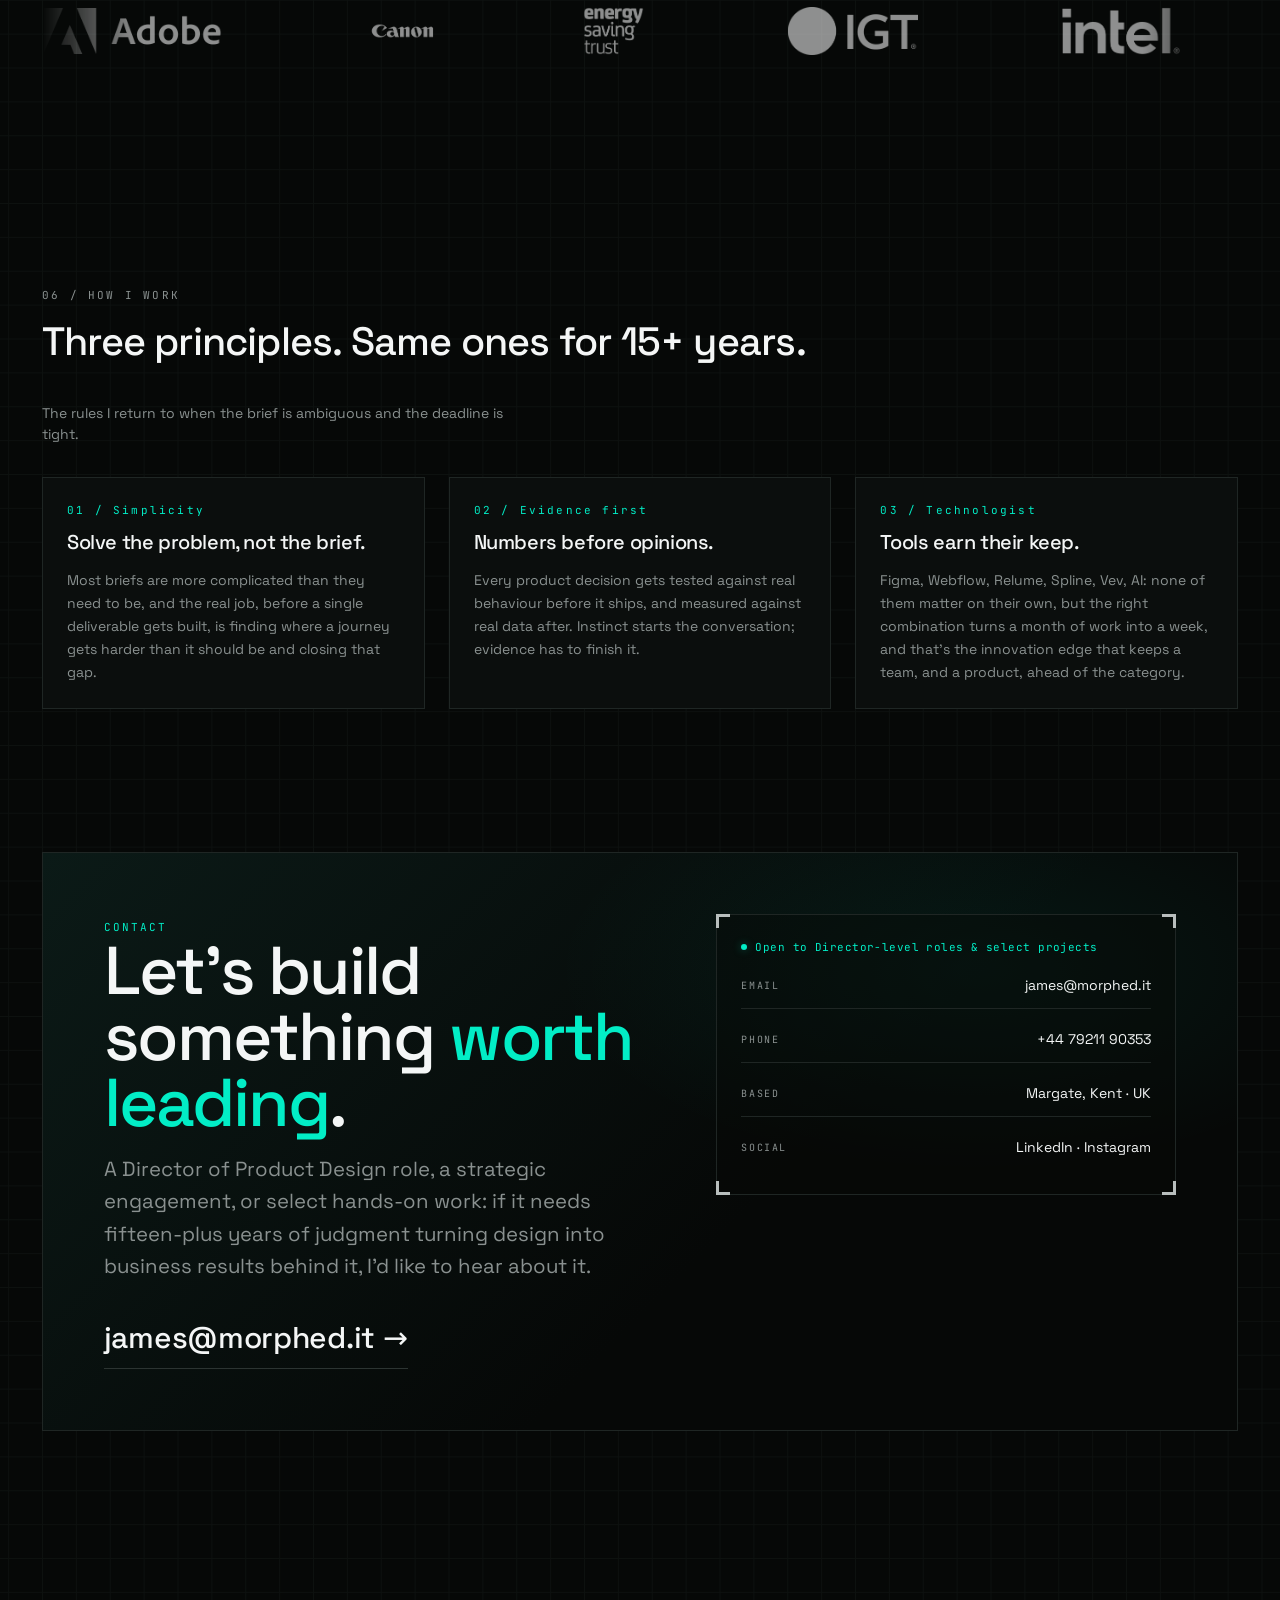
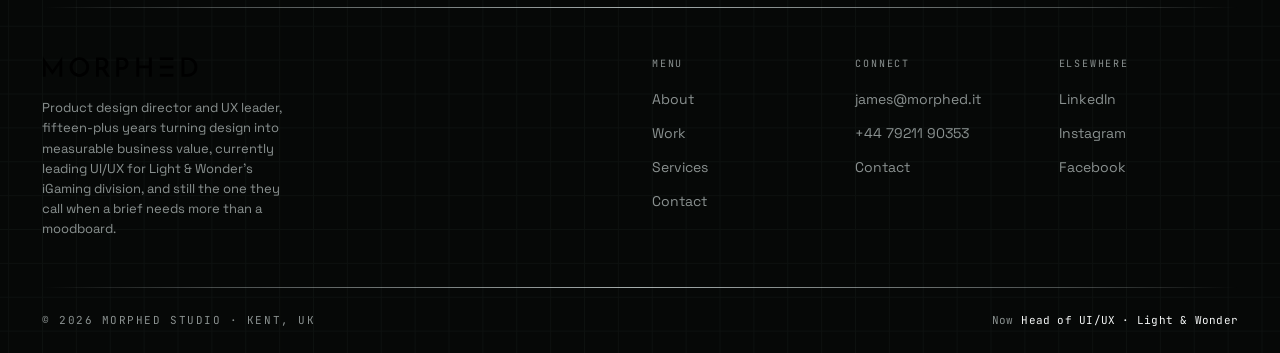
==== commit 6829306c: "Hero section changes" ====
--- a/index.html
+++ b/index.html
@@ -50,10 +50,12 @@
   <meta name="twitter:title" content="James Clark, Director of Product Design &amp; UX Leader" />
   <meta name="twitter:description" content="James Clark, a product design director who turns design into measurable business value: 400% traffic growth, a 4.8★ App Store rating, and category-defining platforms for Pfizer, Nokia, IGT, and Light &amp; Wonder. Based in Kent, working globally." />
   <meta name="twitter:image" content="https://morphed.studio/assets/og-image.png" />
+<link rel="preload" as="font" type="font/woff2" href="assets/fonts/space-grotesk-latin-300-normal.woff2" crossorigin />
 <link rel="preload" as="font" type="font/woff2" href="assets/fonts/space-grotesk-latin-400-normal.woff2" crossorigin />
+<link rel="preload" as="image" href="assets/james-clark.webp" fetchpriority="high" />
 <link rel="preload" as="font" type="font/woff2" href="assets/fonts/space-grotesk-latin-500-normal.woff2" crossorigin />
 <link rel="preload" as="font" type="font/woff2" href="assets/fonts/jetbrains-mono-latin-400-normal.woff2" crossorigin />
-<style>@font-face{font-family:'Space Grotesk';font-style:normal;font-display:optional;font-weight:300;src:url(assets/fonts/space-grotesk-latin-300-normal.woff2) format('woff2')}@font-face{font-family:'Space Grotesk';font-style:normal;font-display:optional;font-weight:400;src:url(assets/fonts/space-grotesk-latin-400-normal.woff2) format('woff2')}@font-face{font-family:'Space Grotesk';font-style:normal;font-display:optional;font-weight:500;src:url(assets/fonts/space-grotesk-latin-500-normal.woff2) format('woff2')}@font-face{font-family:'Space Grotesk';font-style:normal;font-display:optional;font-weight:600;src:url(assets/fonts/space-grotesk-latin-600-normal.woff2) format('woff2')}@font-face{font-family:'Space Grotesk';font-style:normal;font-display:optional;font-weight:700;src:url(assets/fonts/space-grotesk-latin-700-normal.woff2) format('woff2')}@font-face{font-family:'JetBrains Mono';font-style:normal;font-display:optional;font-weight:400;src:url(assets/fonts/jetbrains-mono-latin-400-normal.woff2) format('woff2')}@font-face{font-family:'JetBrains Mono';font-style:normal;font-display:optional;font-weight:500;src:url(assets/fonts/jetbrains-mono-latin-500-normal.woff2) format('woff2')}:root{--teal-500:#02edc6;--teal-400:#4df3d4;--teal-300:#8af7e3;--teal-600:#00c9a8;--teal-700:#009c82;--teal-glow:rgba(2,237,198,0.35);--ink-50:#f4f6f6;--ink-100:#dfe3e3;--ink-200:#b8bebd;--ink-300:#8a9190;--ink-400:#5e6564;--ink-500:#3b4241;--ink-600:#262c2b;--ink-700:#1a1f1e;--ink-800:#121615;--ink-900:#0b0e0d;--ink-950:#060807;--bg:var(--ink-950);--bg-1:var(--ink-900);--bg-2:var(--ink-800);--bg-3:var(--ink-700);--border:#1f2624;--border-strong:#2c3432;--text:var(--ink-50);--muted:var(--ink-300);--subtle:var(--ink-400);--primary:var(--teal-500);--primary-ink:#00110e;--success:#3ddc97;--warning:#f5c451;--font-sans:'Space Grotesk',ui-sans-serif,system-ui,sans-serif;--font-mono:'JetBrains Mono',ui-monospace,Menlo,monospace;--r-sm:4px;--r-md:8px;--r-lg:12px;--r-xl:20px;--s-1:4px;--s-2:8px;--s-3:12px;--s-4:16px;--s-5:24px;--s-6:32px;--s-7:48px;--s-8:64px;--s-9:96px;--fl-5:clamp(24px,2.5vw + 10px,48px);--grid:48px;--grid-gap:var(--s-5);--fl-6:clamp(32px,3.5vw + 16px,64px);--fl-7:clamp(72px,9vw + 30px,144px);--t-display:clamp(40px,5.5vw + 14px,104px);--t-h2:clamp(24px,2vw + 14px,44px);--t-lead:clamp(17px,0.5vw + 14px,22px)}*{box-sizing:border-box}body,html{margin:0;padding:0}body{position:relative;background:var(--bg);color:var(--text);font-family:var(--font-sans);line-height:1.5;-webkit-font-smoothing:antialiased;overflow-x:hidden}body::before{content:"";position:fixed;inset:0;pointer-events:none;z-index:0;opacity:.3;background-image:radial-gradient(1200px 600px at 90% -10%,rgba(2,237,198,.06),transparent 60%)}h1,h2,h3,h4,h5{margin:0;font-weight:500;letter-spacing:-.02em}p{margin:0}a{color:inherit;text-decoration:none}.mono{font-family:var(--font-mono)}.page{position:relative;z-index:1;max-width:1344px;margin:0 auto;padding:0 var(--fl-5)}.bg-grid{position:absolute;inset:0;pointer-events:none;z-index:-1;opacity:.3;background-image:linear-gradient(var(--border) 1px,transparent 1px),linear-gradient(90deg,var(--border) 1px,transparent 1px);background-size:var(--grid,48px) var(--grid,48px);background-position:var(--grid-origin-x,0) var(--grid-origin-y,0)}.bg-glow{position:absolute;inset:0;pointer-events:none;z-index:-1;opacity:0;transition:opacity .5s cubic-bezier(.33,1,.68,1);background-image:linear-gradient(rgba(2,237,198,.41) 1px,transparent 1px),linear-gradient(90deg,rgba(2,237,198,.41) 1px,transparent 1px);background-size:var(--grid,48px) var(--grid,48px);background-position:var(--grid-origin-x,0) var(--grid-origin-y,0);mask-image:radial-gradient(30px 30px at var(--gx,-300px) var(--gy,-300px),#000 0%,rgba(0,0,0,.5) 55%,transparent 100%);-webkit-mask-image:radial-gradient(30px 30px at var(--gx,-300px) var(--gy,-300px),#000 0%,rgba(0,0,0,.5) 55%,transparent 100%)}body.grid-glow-on .bg-glow{opacity:1}.grid-cols{--grid-mult:1;position:absolute;left:var(--fl-5);right:var(--fl-5);top:0;bottom:0;z-index:-1;pointer-events:none;display:grid;grid-template-columns:repeat(36,1fr);gap:var(--grid-gap)}@media (min-width:601px) and (max-width:900px){.grid-cols{--grid-mult:3}}@media (max-width:600px){.grid-cols{--grid-mult:9}}.topbar{position:sticky;top:0;z-index:50;width:100%;margin-bottom:var(--s-7);background:color-mix(in srgb,var(--bg) 82%,transparent);backdrop-filter:blur(12px);-webkit-backdrop-filter:blur(12px);border-bottom:1px solid var(--border)}.topbar-inner{max-width:1344px;margin:0 auto;display:flex;justify-content:space-between;align-items:center;padding:var(--s-5) var(--fl-5);gap:var(--s-4)}.brand{display:flex;gap:var(--s-3);align-items:center}.brand img{width:28px;height:28px;object-fit:contain}.brand .divider{width:1px;height:20px;background:var(--border-strong)}.brand .label{font-family:var(--font-mono);font-size:11px;letter-spacing:.18em;text-transform:uppercase;color:var(--muted)}.nav{display:flex;gap:var(--s-5);font-family:var(--font-mono);font-size:11px;letter-spacing:.14em;text-transform:uppercase;color:var(--muted);flex-wrap:wrap}.nav a{position:relative;padding:4px 0}.nav a.active{color:var(--teal-500)}.nav a:hover{color:var(--text)}.nav a::after{content:"";position:absolute;left:0;right:0;bottom:-2px;height:1px;background:var(--teal-500);transform:scaleX(0);transform-origin:left;transition:transform .3s cubic-bezier(.16,1,.3,1)}.nav a.active::after,.nav a:hover::after{transform:scaleX(1)}@media (max-width:700px){.topbar-inner{flex-direction:column;align-items:flex-start}.nav{gap:var(--s-4)}}.eyebrow{font-family:var(--font-mono);font-size:11px;letter-spacing:.18em;color:var(--teal-500);text-transform:uppercase;display:inline-flex;align-items:center;gap:var(--s-2)}.btn{padding:14px 22px;border-radius:0;font-family:inherit;font-weight:500;font-size:14px;cursor:pointer;border:1px solid transparent;display:inline-flex;align-items:center;gap:8px;transition:.2s cubic-bezier(.25,1,.5,1);text-decoration:none}.btn-primary{background:var(--teal-500);color:var(--primary-ink)}.btn-primary:hover{transform:translateY(-1px)}.btn-primary::after{content:"→";transition:transform .2s cubic-bezier(.25,1,.5,1)}.btn-primary:hover::after{transform:translateX(4px)}.btn-ghost{background:0 0;color:var(--text);border-color:var(--border-strong)}.btn-ghost:hover{border-color:var(--teal-500);color:var(--teal-500)}[data-reveal]{opacity:0;transform:translateY(28px);transition:opacity 1s cubic-bezier(.22,.7,.2,1),transform 1s cubic-bezier(.22,.7,.2,1);transition-delay:var(--reveal-delay,0ms);will-change:opacity,transform}[data-reveal=fade]{transform:none}[data-reveal=left]{transform:translateX(-32px)}[data-reveal=right]{transform:translateX(32px)}[data-reveal=scale]{transform:scale(.96)}[data-reveal].in{opacity:1;transform:none}[data-reveal-group]>*{opacity:0;transform:translateY(24px);transition:opacity .85s cubic-bezier(.22,.7,.2,1),transform .85s cubic-bezier(.22,.7,.2,1)}[data-reveal-group].in>*{opacity:1;transform:none}[data-reveal-group].in>:first-child{transition-delay:0s}[data-reveal-group].in>:nth-child(2){transition-delay:80ms}[data-reveal-group].in>:nth-child(3){transition-delay:160ms}[data-reveal-group].in>:nth-child(4){transition-delay:240ms}[data-reveal-group].in>:nth-child(5){transition-delay:320ms}[data-reveal-group].in>:nth-child(6){transition-delay:0.4s}[data-spotlight]{position:relative}[data-spotlight]::after{content:"";position:absolute;inset:0;border-radius:inherit;pointer-events:none;opacity:0;transition:opacity .4s;background:radial-gradient(340px circle at var(--mx,50%) var(--my,50%),rgba(2,237,198,.1),transparent 60%)}[data-spotlight]:hover::after{opacity:1}.btn-ghost[data-spotlight]::after{background:radial-gradient(60px circle at var(--mx,50%) var(--my,50%),rgba(255,255,255,.3),transparent 70%)}.btn-primary[data-spotlight]::before{content:"";position:absolute;inset:0;pointer-events:none;opacity:0;transition:opacity .4s;background:radial-gradient(60px circle at var(--mx,50%) var(--my,50%),rgba(255,255,255,.35),transparent 70%)}.btn-primary[data-spotlight]:hover::before{opacity:1}.btn-primary[data-spotlight]::after{content:"→";position:static;inset:auto;background:none;opacity:1;pointer-events:auto}.hero-card[data-spotlight]::before,.proj .card[data-spotlight]::before,.svc[data-spotlight]::before,.win[data-spotlight]::before,.philo-col[data-spotlight]::before{content:"";position:absolute;inset:0;pointer-events:none;opacity:0;transition:opacity .5s;background:radial-gradient(420px circle at var(--mx,50%) var(--my,50%),rgba(2,237,198,.14),transparent 65%)}.hero-card[data-spotlight]:hover::before,.proj .card[data-spotlight]:hover::before,.svc[data-spotlight]:hover::before,.win[data-spotlight]:hover::before,.philo-col[data-spotlight]:hover::before{opacity:1}.section-head{display:flex;align-items:baseline;justify-content:space-between;gap:var(--s-6);margin-bottom:var(--s-6);padding-top:calc(var(--fl-7) * .25);margin-top:calc(var(--fl-7) * 1.25);flex-wrap:wrap}.section-head .title{display:flex;flex-direction:column;gap:var(--s-2)}.section-head .title h2{font-size:var(--t-h2)}.section-head .title .num{font-family:var(--font-mono);font-size:11px;letter-spacing:.2em;color:var(--muted);text-transform:uppercase}.section-head .desc{color:var(--muted);max-width:52ch;font-size:14px}.footer{margin-top:var(--fl-7);padding-top:var(--s-6);position:relative}.pulse-divider{position:relative;height:1px;width:100%}.pulse-divider::before{content:"";position:absolute;left:0;right:0;top:0;height:1px;background:linear-gradient(90deg,transparent 0,rgba(200,210,210,.35) 15%,rgba(220,230,230,.75) 50%,rgba(200,210,210,.35) 85%,transparent 100%);transform:scaleX(0);transform-origin:center;transition:transform 1.6s cubic-bezier(.22,.8,.25,1)}.footer.is-pulsing .pulse-divider::before{transform:scaleX(1)}.footer.is-pulsing .footer-top-divider::before{transition-delay:0s}.footer.is-pulsing .footer-base-divider::before{transition-delay:.3s}.footer.is-pulsing .sig-divider::before{transition-delay:.9s}@media (prefers-reduced-motion:reduce){.bg-glow{display:none}[data-reveal-group]>*,[data-reveal]{opacity:1!important;transform:none!important;transition:none!important}.pulse-divider::before{transform:scaleX(1);transition:none}}.footer-grid{display:grid;grid-template-columns:repeat(12,1fr);gap:var(--grid-gap);margin:48px 0}.footer-grid>.footer-col:first-child{grid-column:span 6}.footer-grid>.footer-col:not(:first-child){grid-column:span 2}@media (max-width:860px){.footer-grid{grid-template-columns:1fr 1fr}.footer-grid>.footer-col{grid-column:auto}}@media (max-width:520px){.footer-grid{grid-template-columns:1fr}}.footer-col h3{font-family:var(--font-mono);font-size:10px;letter-spacing:.18em;text-transform:uppercase;color:var(--muted);margin-bottom:var(--s-4);font-weight:400}.footer-col ul{list-style:none;padding:0;margin:0;display:flex;flex-direction:column;gap:10px}.footer-col ul a{font-size:14px;color:var(--muted);transition:color .2s}.footer-col ul a:hover{color:var(--teal-500)}.footer-col .mark-row{display:flex;align-items:center;gap:var(--s-2);margin-bottom:var(--s-4)}.footer-col .mark-row img{height:26px;width:auto}.footer-col .mark-row span{font-weight:500;font-size:16px}.footer-col .tag{font-size:13px;color:var(--muted);line-height:1.55;max-width:32ch}.footer-base{display:flex;justify-content:space-between;align-items:center;padding:24px 0;font-family:var(--font-mono);font-size:11px;color:var(--muted);letter-spacing:.14em;text-transform:uppercase;flex-wrap:wrap;gap:var(--s-3)}.footer-base .avail{display:flex;align-items:center;gap:8px;color:var(--muted);text-transform:none;letter-spacing:.02em}.footer-base .avail .dot{width:6px;height:6px;border-radius:50%;background:var(--teal-500);box-shadow:0 0 8px var(--teal-glow)}.cta{margin-top:var(--fl-7);padding:var(--fl-6);background:var(--bg-1);border:1px solid var(--border);border-radius:0;position:relative;overflow:hidden}.cta::before{content:"";position:absolute;inset:0;opacity:.4;background:radial-gradient(500px 250px at 80% 50%,rgba(2,237,198,.12),transparent 60%)}.cta-inner{position:relative;z-index:1;display:grid;grid-template-columns:1.5fr auto;gap:var(--fl-5);align-items:center}@media (max-width:720px){.cta-inner{grid-template-columns:1fr}}.cta h3{font-size:clamp(28px,2.5vw + 10px,44px);line-height:1.1;letter-spacing:-.02em}.cta h3 em{color:var(--teal-500);font-style:normal}.cta .ctas{display:flex;gap:var(--s-3);align-items:center;flex-wrap:wrap}.hero-card[data-reveal]{transform:translateX(32px) rotate(-4deg)}.hero-card[data-reveal].in{transform:none;transition:opacity 1s cubic-bezier(.22,.7,.2,1),transform .9s cubic-bezier(.22,.7,.2,1)}.hero-card[data-reveal].in:hover{transform:rotate(-8deg)}.hero{position:relative;padding-top:var(--fl-5);margin-bottom:var(--fl-7)}.hero-grid{display:grid;grid-template-columns:repeat(12,1fr);gap:var(--grid-gap);align-items:end}.hero-grid>div{grid-column:span 7}.hero-grid>.hero-card{grid-column:span 5}@media (max-width:900px){.hero-grid{grid-template-columns:1fr}.hero-grid>div,.hero-grid>.hero-card{grid-column:1/-1}}.hero h1{font-size:var(--t-display);line-height:.9;letter-spacing:-.04em;margin:var(--s-5) 0 0}.hero h1 em{font-style:normal;color:var(--teal-500);position:relative}.hero h1 em::after{content:".";color:var(--teal-500)}.hero .lead{font-size:var(--t-lead);color:var(--muted);max-width:52ch;margin-top:var(--s-5);line-height:1.5}.hero .ctas{display:flex;gap:var(--s-3);margin-top:var(--s-6);flex-wrap:wrap}.hero-card{position:relative;border:1px solid var(--border);border-radius:0;background:var(--bg-1);padding:var(--s-5);display:flex;flex-direction:column;gap:var(--s-4)}.hero-card .hc-head{display:flex;justify-content:space-between;align-items:center;font-family:var(--font-mono);font-size:10px;letter-spacing:.18em;text-transform:uppercase;color:var(--muted)}.hero-card .hc-head .live{color:var(--teal-500);display:flex;align-items:center;gap:6px}.hero-card .hc-head .live .dot{width:6px;height:6px;border-radius:50%;background:var(--teal-500);box-shadow:0 0 8px var(--teal-glow);animation:2.4s ease-in-out infinite pulse}.hero-card h2{font-size:24px;letter-spacing:-.02em}.hero-card .hc-meta{font-family:var(--font-mono);font-size:11px;color:var(--muted);letter-spacing:.04em;display:flex;gap:var(--s-4);flex-wrap:wrap}.hero-card .hc-meta b{color:var(--text);font-weight:500}.hero-card .hc-preview{position:relative;aspect-ratio:16/10;background:url('assets/james-clark.webp') center/cover no-repeat #0a0b0b;border-radius:0;overflow:hidden;border:1px solid var(--border);margin:var(--s-4) 0}.hero-card .hc-preview::before{content:"";position:absolute;inset:0;background:linear-gradient(180deg,transparent 45%,rgba(4,8,10,.78) 100%);pointer-events:none}.hero-card .hc-preview::after{content:"";position:absolute;inset:0;background:radial-gradient(600px 300px at 70% 30%,rgba(2,237,198,.1),transparent 60%);pointer-events:none;mix-blend-mode:screen}.strip{display:grid;grid-template-columns:repeat(4,auto);justify-content:space-between;align-items:center;padding:var(--s-4) 0;border-top:1px solid var(--border);border-bottom:1px solid var(--border);font-family:var(--font-mono);font-size:11px;color:var(--muted);letter-spacing:.14em;text-transform:uppercase;gap:var(--grid-gap)}@media (max-width:820px){.strip{grid-template-columns:repeat(2,1fr);justify-content:normal}}@media (max-width:520px){.strip{grid-template-columns:1fr;justify-content:normal}}.strip b{color:var(--teal-500);font-weight:500}.figs{position:relative;display:grid;grid-template-columns:repeat(4,1fr);gap:0;border:1px solid var(--border);border-radius:0;background:var(--bg-1);margin:var(--fl-7) 0}.figs>div{padding:var(--s-5);border-right:1px solid var(--border);display:flex;flex-direction:column;gap:6px}.figs>div:last-child{border-right:0}@media (max-width:720px){.figs{grid-template-columns:repeat(2,1fr)}.figs>div{border-right:0;border-bottom:1px solid var(--border)}.figs>div:nth-child(odd){border-right:1px solid var(--border)}}.figs .n{font-size:44px;font-weight:500;letter-spacing:-.03em;color:var(--teal-500);line-height:1;font-variant-numeric:tabular-nums}.figs .l{font-family:var(--font-mono);font-size:10px;letter-spacing:.14em;text-transform:uppercase;color:var(--muted)}.figs .s{color:var(--muted);font-size:12px}.intro{display:grid;grid-template-columns:repeat(12,1fr);gap:var(--grid-gap);align-items:start}.intro>div:first-child{grid-column:span 5}.intro>.body{grid-column:span 7}@media (max-width:900px){.intro{grid-template-columns:1fr}.intro>div:first-child,.intro>.body{grid-column:1/-1}}.intro .eye{font-family:var(--font-mono);font-size:11px;letter-spacing:.18em;color:var(--muted);text-transform:uppercase}.intro h2{font-size:clamp(28px, 3vw + 10px, 48px);line-height:1.1;letter-spacing:-.03em;margin-top:var(--s-3);max-width:18ch}.intro h2 em{font-style:normal;color:var(--teal-500)}.intro .body{display:flex;flex-direction:column;gap:var(--s-5);color:var(--muted);font-size:16px;line-height:1.7}.intro .body p b{color:var(--text);font-weight:500}.intro-meta{display:grid;grid-template-columns:1fr 1fr;gap:var(--s-4);margin-top:var(--s-5);padding-top:var(--s-5);border-top:1px solid var(--border)}.intro-meta .k{font-family:var(--font-mono);font-size:10px;letter-spacing:.14em;text-transform:uppercase;color:var(--muted)}.intro-meta .v{font-size:14px;color:var(--text);margin-top:4px}.proj{display:grid;grid-template-columns:repeat(6,1fr);gap:var(--grid-gap)}.proj .card{position:relative;grid-column:span 3;background:var(--bg-1);border:1px solid var(--border);border-radius:0;display:flex;flex-direction:column;transition:transform .3s cubic-bezier(.16,1,.3,1);cursor:pointer}.proj .card.sm{grid-column:span 2}.proj .card.lg{grid-column:span 4}@media (max-width:1024px){.proj{grid-template-columns:repeat(2,1fr)}.proj .card,.proj .card.lg,.proj .card.sm{grid-column:span 2}}@media (max-width:600px){.proj{grid-template-columns:1fr}.proj .card,.proj .card.lg,.proj .card.sm{grid-column:span 1}}.proj .card:hover{transform:translateY(-4px)}.proj .vis{aspect-ratio:4/3;position:relative;overflow:hidden;border-bottom:1px solid var(--border)}.proj .body{padding:var(--s-4);display:flex;flex-direction:column;gap:var(--s-2)}.proj .body .nm{font-family:var(--font-mono);font-size:10px;letter-spacing:.14em;text-transform:uppercase;color:var(--teal-500);display:flex;justify-content:space-between}.proj .body h3{font-size:20px;letter-spacing:-.01em}.proj .body p{font-size:13px;color:var(--muted);line-height:1.5}.vis .photo{width:100%;height:100%;object-fit:cover;display:block;position:absolute;inset:0}.fig-pfizer{background:radial-gradient(500px 250px at 70% 40%,rgba(2,237,198,.18),transparent 60%),linear-gradient(135deg,#0b2e28,#060807 60%)}.fig-pfizer::before{content:"";position:absolute;top:50%;left:50%;width:60%;aspect-ratio:1;transform:translate(-50%,-50%);border:1px dashed rgba(2,237,198,.25);border-radius:50%}.fig-pfizer::after{content:"";position:absolute;top:50%;left:50%;width:30%;aspect-ratio:1;transform:translate(-50%,-50%);background:radial-gradient(circle,var(--teal-400),var(--teal-600));border-radius:50%;box-shadow:0 0 60px var(--teal-glow)}.fig-sybajet{background:linear-gradient(180deg,#14181a,#0b0e0d)}.fig-sybajet::before{content:"";position:absolute;inset:0;background:linear-gradient(110deg,transparent 48%,rgba(255,255,255,.04) 50%,transparent 52%),linear-gradient(80deg,transparent 20%,rgba(2,237,198,.08) 30%,transparent 35%)}.fig-sybajet::after{content:"";position:absolute;bottom:20%;left:-5%;right:-5%;height:2px;background:linear-gradient(90deg,transparent,var(--teal-500),transparent);box-shadow:0 0 20px var(--teal-500)}.fig-nokia{background:#0a1217}.fig-nokia::before{content:"";position:absolute;inset:0;background-image:linear-gradient(rgba(2,237,198,.15) 1px,transparent 1px),linear-gradient(90deg,rgba(2,237,198,.15) 1px,transparent 1px);background-size:40px 40px;mask-image:radial-gradient(circle at 50% 50%,#000 30%,transparent 70%)}.fig-nokia::after{content:"N";position:absolute;top:50%;left:50%;transform:translate(-50%,-50%);font-size:clamp(80px,14vw,180px);font-weight:500;letter-spacing:-.05em;color:var(--teal-500);opacity:.95}.fig-igt{background:linear-gradient(135deg,#1a2e2b,#0b1a18)}.fig-igt::before{content:"";position:absolute;inset:0;background:radial-gradient(80px 80px at 20% 30%,var(--teal-500) 0,transparent 40%),radial-gradient(60px 60px at 75% 65%,#f5c86a 0,transparent 40%);filter:blur(20px);opacity:.6}.fig-igt::after{content:"4.8★";position:absolute;top:50%;left:50%;transform:translate(-50%,-50%);font-family:var(--font-mono);font-size:clamp(32px,5vw,56px);font-weight:500;color:var(--text);text-shadow:0 0 20px var(--teal-glow)}.fig-linea{background:linear-gradient(135deg,#2e2a2a,#1a1716,#0b0908)}.fig-linea::before{content:"";position:absolute;top:50%;left:50%;transform:translate(-50%,-50%);width:55%;aspect-ratio:1;background:radial-gradient(circle,#d4b89a 0,#a08770 50%,transparent 80%);border-radius:50%;filter:blur(40px);opacity:.7}.fig-linea::after{content:"+300%";position:absolute;bottom:18%;right:8%;font-size:clamp(20px,2.2vw,28px);font-family:var(--font-mono);color:var(--teal-500);font-weight:500}.fig-precision{background:linear-gradient(135deg,#2d1b4d,#1a0d2e,#0b0e0d)}.fig-precision::before{content:"";position:absolute;top:50%;left:50%;transform:translate(-50%,-50%);width:40%;aspect-ratio:1;background:linear-gradient(135deg,#8a5cf5,#5b2fb8);border-radius:50%;filter:blur(60px);opacity:.6}.fig-precision::after{content:"◉";position:absolute;top:50%;left:50%;transform:translate(-50%,-50%);font-size:56px;color:#c4a9ff}.fig-pam{background:radial-gradient(500px 250px at 30% 60%,rgba(2,237,198,.16),transparent 60%),linear-gradient(135deg,#0b2e28,#060807 60%)}.fig-pam::before{content:"";position:absolute;top:50%;left:50%;width:55%;aspect-ratio:1;transform:translate(-50%,-50%);border:1px dashed rgba(2,237,198,.3);border-radius:50%}.fig-pam::after{content:"";position:absolute;top:50%;left:50%;width:26%;aspect-ratio:1;transform:translate(-50%,-50%);background:radial-gradient(circle,var(--teal-400),var(--teal-700));border-radius:50%;box-shadow:0 0 60px var(--teal-glow)}.fig-portal{background:linear-gradient(135deg,#0f2420,#060807 65%)}.fig-portal::before{content:"";position:absolute;inset:0;background:radial-gradient(120px 120px at 25% 30%,var(--teal-500) 0,transparent 45%),radial-gradient(90px 90px at 75% 70%,rgba(2,237,198,.5) 0,transparent 45%);filter:blur(26px);opacity:.55}.fig-portal::after{content:"+400%";position:absolute;top:50%;left:50%;transform:translate(-50%,-50%);font-family:var(--font-mono);font-size:clamp(30px,4.5vw,52px);font-weight:500;color:var(--text);text-shadow:0 0 20px var(--teal-glow)}.fig-aiways{background:#0a1512}.fig-aiways::before{content:"";position:absolute;inset:0;background-image:linear-gradient(rgba(2,237,198,.14) 1px,transparent 1px),linear-gradient(90deg,rgba(2,237,198,.14) 1px,transparent 1px);background-size:36px 36px;mask-image:radial-gradient(circle at 50% 50%,#000 30%,transparent 72%)}.fig-aiways::after{content:"AI";position:absolute;top:50%;left:50%;transform:translate(-50%,-50%);font-size:clamp(70px,13vw,160px);font-weight:500;letter-spacing:-.04em;color:var(--teal-500);opacity:.95}.proj .vis .lock-badge{position:absolute;bottom:var(--s-3);left:var(--s-3);z-index:2;width:32px;height:32px;border-radius:50%;display:flex;align-items:center;justify-content:center;font-size:14px;color:var(--text);background:rgba(6,8,7,.6);backdrop-filter:blur(6px);-webkit-backdrop-filter:blur(6px);border:1px solid rgba(255,255,255,.14)}.pw-gate{position:fixed;inset:0;z-index:110;display:flex;align-items:center;justify-content:center;padding:var(--s-5);opacity:0;visibility:hidden;transition:opacity .35s cubic-bezier(.22,.7,.2,1),visibility 0s linear .35s}.pw-gate.is-open{opacity:1;visibility:visible;transition:opacity .35s cubic-bezier(.22,.7,.2,1),visibility}body.pw-open{overflow:hidden}.pw-backdrop{position:absolute;inset:0;background:rgba(6,8,7,.86);backdrop-filter:blur(6px);-webkit-backdrop-filter:blur(6px)}.pw-panel{position:relative;z-index:1;width:100%;max-width:380px;background:var(--bg-1);border:1px solid var(--border-strong);padding:var(--s-6);display:flex;flex-direction:column;gap:var(--s-3);text-align:center;transform:translateY(18px) scale(.98);transition:transform .35s cubic-bezier(.22,.7,.2,1)}.pw-gate.is-open .pw-panel{transform:translateY(0) scale(1)}.pw-close{position:absolute;top:var(--s-3);right:var(--s-3);width:30px;height:30px;border-radius:50%;border:1px solid var(--border-strong);background:0 0;color:var(--muted);cursor:pointer;display:flex;align-items:center;justify-content:center;font-size:13px;transition:border-color .2s,color .2s}.pw-close:hover{border-color:var(--teal-500);color:var(--teal-500)}.pw-lock{font-size:26px}.pw-panel h3{font-size:18px;letter-spacing:-.01em;margin:0}.pw-panel p{font-size:13px;color:var(--muted);margin:0}.pw-form{display:flex;gap:8px;margin-top:var(--s-2)}.pw-form input{flex:1;background:var(--bg-2);border:1px solid var(--border-strong);color:var(--text);padding:10px 12px;font-family:inherit;font-size:14px;border-radius:0}.pw-form input:focus{outline:none;border-color:var(--teal-500)}.pw-error{color:var(--warning);font-size:12px;margin:0;display:none}.pw-error.is-shown{display:block}.services-row{display:grid;grid-template-columns:repeat(4,1fr);gap:var(--grid-gap)}@media (max-width:900px){.services-row{grid-template-columns:repeat(2,1fr)}}@media (max-width:520px){.services-row{grid-template-columns:1fr}}.svc{background:var(--bg-1);border:1px solid var(--border);border-radius:0;padding:var(--s-5);display:flex;flex-direction:column;gap:var(--s-3);min-height:220px;position:relative;cursor:pointer}.svc .num{font-family:var(--font-mono);font-size:10px;letter-spacing:.18em;color:var(--muted);text-transform:uppercase}.svc h3{font-size:22px;letter-spacing:-.02em}.svc p{font-size:13px;color:var(--muted);line-height:1.55}.svc .go{font-family:var(--font-mono);font-size:10px;letter-spacing:.14em;text-transform:uppercase;color:var(--teal-500);margin-top:auto;display:inline-flex;align-items:center;gap:6px;transition:gap .2s}.svc:hover .go{gap:12px}.career{padding:var(--s-5) 0;border-top:1px solid var(--border);border-bottom:1px solid var(--border);margin-top:var(--s-5);overflow:hidden;mask-image:linear-gradient(90deg,transparent,#000 5%,#000 95%,transparent)}.career-track{display:flex;gap:var(--s-7);width:max-content;animation:42s linear infinite march;align-items:center}.career-track span{font-family:var(--font-mono);font-size:14px;color:var(--muted);white-space:nowrap;display:inline-flex;align-items:center;gap:var(--s-3)}.career-track span b{color:var(--text);font-weight:500}.career-track span .dot{color:var(--teal-500)}@keyframes march{to{transform:translateX(-50%)}}.wins{display:grid;grid-template-columns:repeat(12,1fr);gap:var(--grid-gap);align-items:stretch}.wins>.win.feature{grid-column:span 7}.wins>.win-stack{grid-column:span 5}.wins .win-stack{display:grid;grid-template-rows:repeat(3,1fr);gap:var(--s-4)}.wins .win.feature{justify-content:space-between}.wins .win.feature .big{font-size:clamp(40px, 4vw + 16px, 68px)}.wins .win.mini{gap:var(--s-2);padding:var(--s-5)}.wins .win.mini .big{font-size:clamp(28px, 2vw + 12px, 40px)}@media (max-width:900px){.wins{grid-template-columns:1fr}.wins>.win.feature,.wins>.win-stack{grid-column:1/-1}}.win{position:relative;background:var(--bg-1);border:1px solid var(--border);border-radius:0;padding:var(--s-5);display:flex;flex-direction:column;gap:var(--s-3)}.win .tag{font-family:var(--font-mono);font-size:10px;letter-spacing:.18em;text-transform:uppercase;color:var(--teal-500);display:inline-flex;align-items:center;gap:6px}.win .tag::before{content:"";width:10px;height:10px;background:var(--teal-500);border-radius:50%;box-shadow:0 0 10px var(--teal-glow)}.win .big{font-size:clamp(36px, 4vw + 12px, 60px);letter-spacing:-.03em;line-height:1;color:var(--text);font-variant-numeric:tabular-nums;margin-top:var(--s-2)}.win .big em{font-style:normal;color:var(--teal-500)}.win p{font-size:14px;color:var(--muted);line-height:1.55}.win .src{font-family:var(--font-mono);font-size:10px;letter-spacing:.14em;text-transform:uppercase;color:var(--muted);margin-top:auto;padding-top:var(--s-3);border-top:1px solid var(--border)}.clients{padding:var(--s-4) 0;overflow:hidden;mask-image:linear-gradient(90deg,transparent,#000 8%,#000 92%,transparent)}.clients-track{display:flex;gap:var(--fl-7);width:max-content;animation:55s linear infinite march}.logo-item{display:flex;align-items:center;flex:0 0 auto}.logo-item img{height:48px;width:auto;max-width:180px;object-fit:contain;filter:brightness(0) invert(1);opacity:.55;transition:opacity .25s}.logo-item:hover img{opacity:1}.philo{display:grid;grid-template-columns:repeat(3,1fr);gap:var(--grid-gap)}@media (max-width:900px){.philo{grid-template-columns:1fr}}.philo-col{position:relative;padding:var(--s-5);border:1px solid var(--border);border-radius:0;background:var(--bg-1)}.philo-col h3{font-size:20px;letter-spacing:-.02em;margin-bottom:var(--s-3)}.philo-col .n{font-family:var(--font-mono);font-size:11px;letter-spacing:.2em;color:var(--teal-500);display:block;margin-bottom:var(--s-2)}.philo-col p{font-size:14px;color:var(--muted);line-height:1.65}html{scroll-behavior:smooth}div[id].anchor,section[id]{scroll-margin-top:90px}.proj .vis{aspect-ratio:16/11}.card.lg .vis{aspect-ratio:16/9}.proj .vis .badge{position:absolute;top:var(--s-3);left:var(--s-3);z-index:2;font-family:var(--font-mono);font-size:10px;letter-spacing:.14em;text-transform:uppercase;color:var(--text);background:rgba(6,8,7,.55);backdrop-filter:blur(6px);border:1px solid rgba(255,255,255,.12);padding:5px 9px;border-radius:999px}.lb-role{display:inline-flex;align-self:flex-start;font-family:var(--font-mono);font-size:10px;letter-spacing:.14em;text-transform:uppercase;color:var(--teal-500);border:1px solid var(--border-strong);padding:5px 10px;border-radius:999px;width:fit-content;margin:2px 0 4px}.lb-problem{font-size:15px;color:var(--text);font-weight:500;line-height:1.5;letter-spacing:-.005em}#contact{margin-top:var(--fl-7)}.contact-wrap{position:relative;border:1px solid var(--border);border-radius:0;background:linear-gradient(135deg,#0b1a17,#060807 60%)}.contact-wrap::before{content:"";position:absolute;inset:0;opacity:.5;background:radial-gradient(700px 340px at 78% 20%,rgba(2,237,198,.14),transparent 60%);pointer-events:none}.contact-inner{position:relative;z-index:1;display:grid;grid-template-columns:1.2fr 1fr;gap:var(--fl-6);padding:var(--fl-6)}@media (max-width:820px){.contact-inner{grid-template-columns:1fr;gap:var(--fl-5)}}.contact-lead h2{font-size:clamp(34px,4.5vw + 10px,68px);line-height:.98;letter-spacing:-.03em}.contact-lead h2 em{font-style:normal;color:var(--teal-500)}.contact-lead p{margin-top:var(--s-4);color:var(--muted);font-size:var(--t-lead);line-height:1.6;max-width:44ch}.contact-mail{display:inline-flex;align-items:center;gap:10px;margin-top:var(--s-6);font-size:clamp(20px,2vw + 8px,30px);font-weight:500;letter-spacing:-.01em;color:var(--text);border-bottom:1px solid var(--border-strong);padding-bottom:8px;transition:border-color .3s,color .3s}.contact-mail:hover{color:var(--teal-500);border-color:var(--teal-500)}.contact-card{position:relative;align-self:start;display:flex;flex-direction:column;gap:var(--s-2);background:rgba(6,8,7,.4);border:1px solid var(--border);border-radius:0;padding:var(--s-5)}.contact-card .row{display:flex;justify-content:space-between;align-items:center;gap:var(--s-4);padding:12px 0;border-bottom:1px solid var(--border)}.contact-card .row:last-child{border-bottom:0}.contact-card .k{font-family:var(--font-mono);font-size:10px;letter-spacing:.16em;text-transform:uppercase;color:var(--muted)}.contact-card .v{font-size:14px;color:var(--text);text-align:right}.contact-card .v a{color:var(--text);transition:color .2s}.contact-card .v a:hover{color:var(--teal-500)}.contact-card .status{display:flex;align-items:center;gap:8px;color:var(--teal-500);font-family:var(--font-mono);font-size:11px;letter-spacing:.04em}.contact-card .status .dot{width:6px;height:6px;border-radius:50%;background:var(--teal-500);box-shadow:0 0 8px var(--teal-glow);animation:2.4s ease-in-out infinite pulse}@keyframes pulse{0%,100%{opacity:1}50%{opacity:.35}}.proj .card{appearance:none;font:inherit;color:inherit;text-align:left;width:100%;padding:0;margin:0}.proj .body .nm .plus{display:inline-flex;align-items:center;justify-content:center;width:20px;height:20px;border-radius:50%;border:1px solid var(--border-strong);font-size:13px;line-height:1;color:var(--teal-500);transition:background .25s cubic-bezier(.16,1,.3,1),color .25s cubic-bezier(.16,1,.3,1),transform .25s cubic-bezier(.16,1,.3,1)}.proj .card:hover .body .nm .plus{background:var(--teal-500);color:var(--primary-ink);transform:rotate(90deg)}.lightbox{position:fixed;inset:0;z-index:100;display:flex;align-items:center;justify-content:center;padding:var(--s-5);opacity:0;visibility:hidden;transition:opacity .35s cubic-bezier(.22,.7,.2,1),visibility 0s linear .35s}.lightbox.is-open{opacity:1;visibility:visible;transition:opacity .35s cubic-bezier(.22,.7,.2,1),visibility}body.lb-open{overflow:hidden}.lb-backdrop{position:absolute;inset:0;background:rgba(6,8,7,.86);backdrop-filter:blur(6px);-webkit-backdrop-filter:blur(6px)}.lb-panel{position:relative;z-index:1;width:100%;max-width:1080px;max-height:88vh;background:var(--bg-1);border:1px solid var(--border-strong);border-radius:0;overflow:hidden;display:grid;grid-template-columns:1.5fr 1fr;transform:translateY(18px) scale(.98);transition:transform .35s cubic-bezier(.22,.7,.2,1)}.lightbox.is-open .lb-panel{transform:translateY(0) scale(1)}.lb-close{position:absolute;top:var(--s-3);right:var(--s-3);z-index:3;width:34px;height:34px;border-radius:50%;border:1px solid rgba(255,255,255,.14);background:rgba(6,8,7,.55);backdrop-filter:blur(6px);color:var(--text);font-size:15px;cursor:pointer;display:flex;align-items:center;justify-content:center;transition:border-color .2s,color .2s}.lb-close:hover{border-color:var(--teal-500);color:var(--teal-500)}.lb-media{position:relative;background:var(--bg-2);display:flex;align-items:center;justify-content:center;aspect-ratio:4/3}@media (max-width:820px){.lb-panel{grid-template-columns:1fr;max-height:92vh;overflow-y:auto}.lb-media{aspect-ratio:16/11}}.lb-stage{position:relative;width:100%;height:100%;touch-action:pan-y}.lb-stage img{position:absolute;inset:0;width:100%;height:100%;object-fit:cover;opacity:0;transition:opacity .3s}.lb-stage img.is-active{opacity:1}.lb-arrow{position:absolute;top:50%;transform:translateY(-50%);z-index:2;width:38px;height:38px;border-radius:50%;border:1px solid rgba(255,255,255,.14);background:rgba(6,8,7,.5);backdrop-filter:blur(6px);color:var(--text);font-size:18px;cursor:pointer;display:flex;align-items:center;justify-content:center;transition:border-color .2s,color .2s}.lb-arrow:hover{border-color:var(--teal-500);color:var(--teal-500)}.lb-prev{left:var(--s-3)}.lb-next{right:var(--s-3)}.lb-counter{position:absolute;left:var(--s-3);bottom:var(--s-3);z-index:2;font-family:var(--font-mono);font-size:10px;letter-spacing:.1em;color:var(--text);background:rgba(6,8,7,.55);backdrop-filter:blur(6px);border:1px solid rgba(255,255,255,.12);padding:5px 9px;border-radius:999px}.lb-info{padding:var(--s-6);display:flex;flex-direction:column;gap:var(--s-3);overflow-y:auto}.lb-info .nm{font-family:var(--font-mono);font-size:10px;letter-spacing:.14em;text-transform:uppercase;color:var(--teal-500);display:flex;justify-content:space-between}.lb-info h3{font-size:26px;letter-spacing:-.02em}.lb-info p{font-size:14px;color:var(--muted);line-height:1.7}.cta::after,.hero-card::after,.figs::after,.proj .card::after,.svc::after,.win::after,.philo-col::after,.contact-wrap::after,.contact-card::after,.lb-panel::after{content:"";position:absolute;inset:-1px;pointer-events:none;z-index:3;color:var(--ink-200);transition:color .7s cubic-bezier(.22,.7,.2,1);background-repeat:no-repeat;background-size:14px 3px,3px 14px,14px 3px,3px 14px,14px 3px,3px 14px,14px 3px,3px 14px;background-position:top left,top left,top right,top right,bottom left,bottom left,bottom right,bottom right;background-image:linear-gradient(currentColor,currentColor),linear-gradient(currentColor,currentColor),linear-gradient(currentColor,currentColor),linear-gradient(currentColor,currentColor),linear-gradient(currentColor,currentColor),linear-gradient(currentColor,currentColor),linear-gradient(currentColor,currentColor),linear-gradient(currentColor,currentColor)}.cta:hover::after,.hero-card:hover::after,.figs:hover::after,.proj .card:hover::after,.svc:hover::after,.win:hover::after,.philo-col:hover::after,.contact-wrap:hover::after,.contact-card:hover::after,.lb-panel:hover::after{color:var(--teal-500)}</style>
+<style>@font-face{font-family:'Space Grotesk';font-style:normal;font-display:optional;font-weight:300;src:url(assets/fonts/space-grotesk-latin-300-normal.woff2) format('woff2')}@font-face{font-family:'Space Grotesk';font-style:normal;font-display:optional;font-weight:400;src:url(assets/fonts/space-grotesk-latin-400-normal.woff2) format('woff2')}@font-face{font-family:'Space Grotesk';font-style:normal;font-display:optional;font-weight:500;src:url(assets/fonts/space-grotesk-latin-500-normal.woff2) format('woff2')}@font-face{font-family:'Space Grotesk';font-style:normal;font-display:optional;font-weight:600;src:url(assets/fonts/space-grotesk-latin-600-normal.woff2) format('woff2')}@font-face{font-family:'Space Grotesk';font-style:normal;font-display:optional;font-weight:700;src:url(assets/fonts/space-grotesk-latin-700-normal.woff2) format('woff2')}@font-face{font-family:'JetBrains Mono';font-style:normal;font-display:optional;font-weight:400;src:url(assets/fonts/jetbrains-mono-latin-400-normal.woff2) format('woff2')}@font-face{font-family:'JetBrains Mono';font-style:normal;font-display:optional;font-weight:500;src:url(assets/fonts/jetbrains-mono-latin-500-normal.woff2) format('woff2')}:root{--teal-500:#02edc6;--teal-400:#4df3d4;--teal-300:#8af7e3;--teal-600:#00c9a8;--teal-700:#009c82;--teal-glow:rgba(2,237,198,0.35);--ink-50:#f4f6f6;--ink-100:#dfe3e3;--ink-200:#b8bebd;--ink-300:#8a9190;--ink-400:#5e6564;--ink-500:#3b4241;--ink-600:#262c2b;--ink-700:#1a1f1e;--ink-800:#121615;--ink-900:#0b0e0d;--ink-950:#060807;--bg:var(--ink-950);--bg-1:var(--ink-900);--bg-2:var(--ink-800);--bg-3:var(--ink-700);--border:#1f2624;--border-strong:#2c3432;--text:var(--ink-50);--muted:var(--ink-300);--subtle:var(--ink-400);--primary:var(--teal-500);--primary-ink:#00110e;--success:#3ddc97;--warning:#f5c451;--font-sans:'Space Grotesk',ui-sans-serif,system-ui,sans-serif;--font-mono:'JetBrains Mono',ui-monospace,Menlo,monospace;--r-sm:4px;--r-md:8px;--r-lg:12px;--r-xl:20px;--s-1:4px;--s-2:8px;--s-3:12px;--s-4:16px;--s-5:24px;--s-6:32px;--s-7:48px;--s-8:64px;--s-9:96px;--fl-5:clamp(24px,2.5vw + 10px,48px);--grid:48px;--grid-gap:var(--s-5);--fl-6:clamp(32px,3.5vw + 16px,64px);--fl-7:clamp(72px,9vw + 30px,144px);--t-display:clamp(40px,5.5vw + 14px,104px);--t-h2:clamp(24px,2vw + 14px,44px);--t-lead:clamp(17px,0.5vw + 14px,22px)}*{box-sizing:border-box}body,html{margin:0;padding:0}body{position:relative;background:var(--bg);color:var(--text);font-family:var(--font-sans);line-height:1.5;-webkit-font-smoothing:antialiased;overflow-x:hidden}body::before{content:"";position:fixed;inset:0;pointer-events:none;z-index:0;opacity:.3;background-image:radial-gradient(1200px 600px at 90% -10%,rgba(2,237,198,.06),transparent 60%)}h1,h2,h3,h4,h5{margin:0;font-weight:500;letter-spacing:-.02em}p{margin:0}a{color:inherit;text-decoration:none}.mono{font-family:var(--font-mono)}.page{position:relative;z-index:1;max-width:1344px;margin:0 auto;padding:0 var(--fl-5)}.bg-grid{position:absolute;inset:0;pointer-events:none;z-index:-1;opacity:.3;background-image:linear-gradient(var(--border) 1px,transparent 1px),linear-gradient(90deg,var(--border) 1px,transparent 1px);background-size:var(--grid,48px) var(--grid,48px);background-position:var(--grid-origin-x,0) var(--grid-origin-y,0)}.bg-glow{position:absolute;inset:0;pointer-events:none;z-index:-1;opacity:0;transition:opacity .5s cubic-bezier(.33,1,.68,1);background-image:linear-gradient(rgba(2,237,198,.41) 1px,transparent 1px),linear-gradient(90deg,rgba(2,237,198,.41) 1px,transparent 1px);background-size:var(--grid,48px) var(--grid,48px);background-position:var(--grid-origin-x,0) var(--grid-origin-y,0);mask-image:radial-gradient(30px 30px at var(--gx,-300px) var(--gy,-300px),#000 0%,rgba(0,0,0,.5) 55%,transparent 100%);-webkit-mask-image:radial-gradient(30px 30px at var(--gx,-300px) var(--gy,-300px),#000 0%,rgba(0,0,0,.5) 55%,transparent 100%)}body.grid-glow-on .bg-glow{opacity:1}.grid-cols{--grid-mult:1;position:absolute;left:var(--fl-5);right:var(--fl-5);top:0;bottom:0;z-index:-1;pointer-events:none;display:grid;grid-template-columns:repeat(36,1fr);gap:var(--grid-gap)}@media (min-width:601px) and (max-width:900px){.grid-cols{--grid-mult:3}}@media (max-width:600px){.grid-cols{--grid-mult:9}}.topbar{position:sticky;top:0;z-index:50;width:100%;margin-bottom:var(--s-7);background:color-mix(in srgb,var(--bg) 82%,transparent);backdrop-filter:blur(12px);-webkit-backdrop-filter:blur(12px);border-bottom:1px solid var(--border)}.topbar-inner{max-width:1344px;margin:0 auto;display:flex;justify-content:space-between;align-items:center;padding:var(--s-5) var(--fl-5);gap:var(--s-4)}.brand{display:flex;gap:var(--s-3);align-items:center}.brand img{width:28px;height:28px;object-fit:contain}.brand .divider{width:1px;height:20px;background:var(--border-strong)}.brand .label{font-family:var(--font-mono);font-size:11px;letter-spacing:.18em;text-transform:uppercase;color:var(--muted)}.nav{display:flex;gap:var(--s-5);font-family:var(--font-mono);font-size:11px;letter-spacing:.14em;text-transform:uppercase;color:var(--muted);flex-wrap:wrap}.nav a{position:relative;padding:4px 0}.nav a.active{color:var(--teal-500)}.nav a:hover{color:var(--text)}.nav a::after{content:"";position:absolute;left:0;right:0;bottom:-2px;height:1px;background:var(--teal-500);transform:scaleX(0);transform-origin:left;transition:transform .3s cubic-bezier(.16,1,.3,1)}.nav a.active::after,.nav a:hover::after{transform:scaleX(1)}@media (max-width:700px){.topbar-inner{flex-direction:column;align-items:flex-start}.nav{gap:var(--s-4)}}.eyebrow{font-family:var(--font-mono);font-size:11px;letter-spacing:.18em;color:var(--teal-500);text-transform:uppercase;display:inline-flex;align-items:center;gap:var(--s-2)}.btn{padding:14px 22px;border-radius:0;font-family:inherit;font-weight:500;font-size:14px;cursor:pointer;border:1px solid transparent;display:inline-flex;align-items:center;gap:8px;transition:.2s cubic-bezier(.25,1,.5,1);text-decoration:none}.btn-primary{background:var(--teal-500);color:var(--primary-ink)}.btn-primary:hover{transform:translateY(-1px)}.btn-primary::after{content:"→";transition:transform .2s cubic-bezier(.25,1,.5,1)}.btn-primary:hover::after{transform:translateX(4px)}.btn-ghost{background:0 0;color:var(--text);border-color:var(--border-strong)}.btn-ghost:hover{border-color:var(--teal-500);color:var(--teal-500)}[data-reveal]{opacity:0;transform:translateY(28px);transition:opacity 1s cubic-bezier(.22,.7,.2,1),transform 1s cubic-bezier(.22,.7,.2,1);transition-delay:var(--reveal-delay,0ms);will-change:opacity,transform}[data-reveal=fade]{transform:none}[data-reveal=left]{transform:translateX(-32px)}[data-reveal=right]{transform:translateX(32px)}[data-reveal=scale]{transform:scale(.96)}[data-reveal].in{opacity:1;transform:none}[data-reveal-group]>*{opacity:0;transform:translateY(24px);transition:opacity .85s cubic-bezier(.22,.7,.2,1),transform .85s cubic-bezier(.22,.7,.2,1)}[data-reveal-group].in>*{opacity:1;transform:none}[data-reveal-group].in>:first-child{transition-delay:0s}[data-reveal-group].in>:nth-child(2){transition-delay:80ms}[data-reveal-group].in>:nth-child(3){transition-delay:160ms}[data-reveal-group].in>:nth-child(4){transition-delay:240ms}[data-reveal-group].in>:nth-child(5){transition-delay:320ms}[data-reveal-group].in>:nth-child(6){transition-delay:0.4s}[data-spotlight]{position:relative}[data-spotlight]::after{content:"";position:absolute;inset:0;border-radius:inherit;pointer-events:none;opacity:0;transition:opacity .4s;background:radial-gradient(340px circle at var(--mx,50%) var(--my,50%),rgba(2,237,198,.1),transparent 60%)}[data-spotlight]:hover::after{opacity:1}.btn-ghost[data-spotlight]::after{background:radial-gradient(60px circle at var(--mx,50%) var(--my,50%),rgba(255,255,255,.3),transparent 70%)}.btn-primary[data-spotlight]::before{content:"";position:absolute;inset:0;pointer-events:none;opacity:0;transition:opacity .4s;background:radial-gradient(60px circle at var(--mx,50%) var(--my,50%),rgba(255,255,255,.35),transparent 70%)}.btn-primary[data-spotlight]:hover::before{opacity:1}.btn-primary[data-spotlight]::after{content:"→";position:static;inset:auto;background:none;opacity:1;pointer-events:auto}.hero-card[data-spotlight]::before,.proj .card[data-spotlight]::before,.svc[data-spotlight]::before,.win[data-spotlight]::before,.philo-col[data-spotlight]::before{content:"";position:absolute;inset:0;pointer-events:none;opacity:0;transition:opacity .5s;background:radial-gradient(420px circle at var(--mx,50%) var(--my,50%),rgba(2,237,198,.14),transparent 65%)}.hero-card[data-spotlight]:hover::before,.proj .card[data-spotlight]:hover::before,.svc[data-spotlight]:hover::before,.win[data-spotlight]:hover::before,.philo-col[data-spotlight]:hover::before{opacity:1}.section-head{display:flex;align-items:baseline;justify-content:space-between;gap:var(--s-6);margin-bottom:var(--s-6);padding-top:calc(var(--fl-7) * .25);margin-top:calc(var(--fl-7) * 1.25);flex-wrap:wrap}.section-head .title{display:flex;flex-direction:column;gap:var(--s-2)}.section-head .title h2{font-size:var(--t-h2)}.section-head .title .num{font-family:var(--font-mono);font-size:11px;letter-spacing:.2em;color:var(--muted);text-transform:uppercase}.section-head .desc{color:var(--muted);max-width:52ch;font-size:14px}.footer{margin-top:var(--fl-7);padding-top:var(--s-6);position:relative}.pulse-divider{position:relative;height:1px;width:100%}.pulse-divider::before{content:"";position:absolute;left:0;right:0;top:0;height:1px;background:linear-gradient(90deg,transparent 0,rgba(200,210,210,.35) 15%,rgba(220,230,230,.75) 50%,rgba(200,210,210,.35) 85%,transparent 100%);transform:scaleX(0);transform-origin:center;transition:transform 1.6s cubic-bezier(.22,.8,.25,1)}.footer.is-pulsing .pulse-divider::before{transform:scaleX(1)}.footer.is-pulsing .footer-top-divider::before{transition-delay:0s}.footer.is-pulsing .footer-base-divider::before{transition-delay:.3s}.footer.is-pulsing .sig-divider::before{transition-delay:.9s}@media (prefers-reduced-motion:reduce){.bg-glow{display:none}[data-reveal-group]>*,[data-reveal]{opacity:1!important;transform:none!important;transition:none!important}.pulse-divider::before{transform:scaleX(1);transition:none}}.footer-grid{display:grid;grid-template-columns:repeat(12,1fr);gap:var(--grid-gap);margin:48px 0}.footer-grid>.footer-col:first-child{grid-column:span 6}.footer-grid>.footer-col:not(:first-child){grid-column:span 2}@media (max-width:860px){.footer-grid{grid-template-columns:1fr 1fr}.footer-grid>.footer-col{grid-column:auto}}@media (max-width:520px){.footer-grid{grid-template-columns:1fr}}.footer-col h3{font-family:var(--font-mono);font-size:10px;letter-spacing:.18em;text-transform:uppercase;color:var(--muted);margin-bottom:var(--s-4);font-weight:400}.footer-col ul{list-style:none;padding:0;margin:0;display:flex;flex-direction:column;gap:10px}.footer-col ul a{font-size:14px;color:var(--muted);transition:color .2s}.footer-col ul a:hover{color:var(--teal-500)}.footer-col .mark-row{display:flex;align-items:center;gap:var(--s-2);margin-bottom:var(--s-4)}.footer-col .mark-row img{height:26px;width:auto}.footer-col .mark-row span{font-weight:500;font-size:16px}.footer-col .tag{font-size:13px;color:var(--muted);line-height:1.55;max-width:32ch}.footer-base{display:flex;justify-content:space-between;align-items:center;padding:24px 0;font-family:var(--font-mono);font-size:11px;color:var(--muted);letter-spacing:.14em;text-transform:uppercase;flex-wrap:wrap;gap:var(--s-3)}.footer-base .avail{display:flex;align-items:center;gap:8px;color:var(--muted);text-transform:none;letter-spacing:.02em}.footer-base .avail .dot{width:6px;height:6px;border-radius:50%;background:var(--teal-500);box-shadow:0 0 8px var(--teal-glow)}.cta{margin-top:var(--fl-7);padding:var(--fl-6);background:var(--bg-1);border:1px solid var(--border);border-radius:0;position:relative;overflow:hidden}.cta::before{content:"";position:absolute;inset:0;opacity:.4;background:radial-gradient(500px 250px at 80% 50%,rgba(2,237,198,.12),transparent 60%)}.cta-inner{position:relative;z-index:1;display:grid;grid-template-columns:1.5fr auto;gap:var(--fl-5);align-items:center}@media (max-width:720px){.cta-inner{grid-template-columns:1fr}}.cta h3{font-size:clamp(28px,2.5vw + 10px,44px);line-height:1.1;letter-spacing:-.02em}.cta h3 em{color:var(--teal-500);font-style:normal}.cta .ctas{display:flex;gap:var(--s-3);align-items:center;flex-wrap:wrap}.hero-card[data-reveal]{transform:translateX(32px) rotate(-4deg)}.hero-card[data-reveal].in{transform:none;transition:opacity 1s cubic-bezier(.22,.7,.2,1),transform .9s cubic-bezier(.22,.7,.2,1)}.hero-card[data-reveal].in:hover{transform:rotate(-8deg)}.hero{position:relative;padding-top:var(--fl-5);margin-bottom:var(--fl-7)}.hero-grid{display:grid;grid-template-columns:repeat(12,1fr);gap:var(--grid-gap);align-items:end}.hero-grid>div{grid-column:span 7}.hero-grid>.hero-card{grid-column:span 5}@media (max-width:900px){.hero-grid{grid-template-columns:1fr}.hero-grid>div,.hero-grid>.hero-card{grid-column:1/-1}}.hero h1{font-size:var(--t-display);line-height:.9;letter-spacing:-.04em;margin:var(--s-5) 0 0}.hero h1 em{font-style:normal;color:var(--teal-500);position:relative}.hero h1 em::after{content:".";color:var(--teal-500)}.hero .lead{font-size:var(--t-lead);color:var(--muted);max-width:52ch;margin-top:var(--s-5);line-height:1.5}.hero .ctas{display:flex;gap:var(--s-3);margin-top:var(--s-6);flex-wrap:wrap}.hero-card{position:relative;border:1px solid var(--border);border-radius:0;background:var(--bg-1);padding:var(--s-5);display:flex;flex-direction:column;gap:var(--s-4)}.hero-card .hc-head{display:flex;justify-content:space-between;align-items:center;font-family:var(--font-mono);font-size:10px;letter-spacing:.18em;text-transform:uppercase;color:var(--muted)}.hero-card .hc-head .live{color:var(--teal-500);display:flex;align-items:center;gap:6px}.hero-card .hc-head .live .dot{width:6px;height:6px;border-radius:50%;background:var(--teal-500);box-shadow:0 0 8px var(--teal-glow);animation:2.4s ease-in-out infinite pulse}.hero-card h2{font-size:24px;letter-spacing:-.02em}.hero-card .hc-meta{font-family:var(--font-mono);font-size:11px;color:var(--muted);letter-spacing:.04em;display:flex;gap:var(--s-4);flex-wrap:wrap}.hero-card .hc-meta b{color:var(--text);font-weight:500}.hero-card .hc-preview{position:relative;aspect-ratio:16/10;background:url('assets/james-clark.webp') center/cover no-repeat #0a0b0b;border-radius:0;overflow:hidden;border:1px solid var(--border);margin:var(--s-4) 0}.hero-card .hc-preview::before{content:"";position:absolute;inset:0;background:linear-gradient(180deg,transparent 45%,rgba(4,8,10,.78) 100%);pointer-events:none}.hero-card .hc-preview::after{content:"";position:absolute;inset:0;background:radial-gradient(600px 300px at 70% 30%,rgba(2,237,198,.1),transparent 60%);pointer-events:none;mix-blend-mode:screen}.strip{display:grid;grid-template-columns:repeat(4,auto);justify-content:space-between;align-items:center;padding:var(--s-4) 0;border-top:1px solid var(--border);border-bottom:1px solid var(--border);font-family:var(--font-mono);font-size:11px;color:var(--muted);letter-spacing:.14em;text-transform:uppercase;gap:var(--grid-gap)}@media (max-width:820px){.strip{grid-template-columns:repeat(2,1fr);justify-content:normal}}@media (max-width:520px){.strip{grid-template-columns:1fr;justify-content:normal}}.strip b{color:var(--teal-500);font-weight:500}.figs{position:relative;display:grid;grid-template-columns:repeat(4,1fr);gap:0;border:1px solid var(--border);border-radius:0;background:var(--bg-1);margin:var(--fl-7) 0}.figs>div{padding:var(--s-5);border-right:1px solid var(--border);display:flex;flex-direction:column;gap:6px}.figs>div:last-child{border-right:0}@media (max-width:720px){.figs{grid-template-columns:repeat(2,1fr)}.figs>div{border-right:0;border-bottom:1px solid var(--border)}.figs>div:nth-child(odd){border-right:1px solid var(--border)}}.figs .n{font-size:44px;font-weight:500;letter-spacing:-.03em;color:var(--teal-500);line-height:1;font-variant-numeric:tabular-nums}.figs .l{font-family:var(--font-mono);font-size:10px;letter-spacing:.14em;text-transform:uppercase;color:var(--muted)}.figs .s{color:var(--muted);font-size:12px}.intro{display:grid;grid-template-columns:repeat(12,1fr);gap:var(--grid-gap);align-items:start}.intro>div:first-child{grid-column:span 5}.intro>.body{grid-column:span 7}@media (max-width:900px){.intro{grid-template-columns:1fr}.intro>div:first-child,.intro>.body{grid-column:1/-1}}.intro .eye{font-family:var(--font-mono);font-size:11px;letter-spacing:.18em;color:var(--muted);text-transform:uppercase}.intro h2{font-size:clamp(28px, 3vw + 10px, 48px);line-height:1.1;letter-spacing:-.03em;margin-top:var(--s-3);max-width:18ch}.intro h2 em{font-style:normal;color:var(--teal-500)}.intro .body{display:flex;flex-direction:column;gap:var(--s-5);color:var(--muted);font-size:16px;line-height:1.7}.intro .body p b{color:var(--text);font-weight:500}.intro-meta{display:grid;grid-template-columns:1fr 1fr;gap:var(--s-4);margin-top:var(--s-5);padding-top:var(--s-5);border-top:1px solid var(--border)}.intro-meta .k{font-family:var(--font-mono);font-size:10px;letter-spacing:.14em;text-transform:uppercase;color:var(--muted)}.intro-meta .v{font-size:14px;color:var(--text);margin-top:4px}.proj{display:grid;grid-template-columns:repeat(6,1fr);gap:var(--grid-gap)}.proj .card{position:relative;grid-column:span 3;background:var(--bg-1);border:1px solid var(--border);border-radius:0;display:flex;flex-direction:column;transition:transform .3s cubic-bezier(.16,1,.3,1);cursor:pointer}.proj .card.sm{grid-column:span 2}.proj .card.lg{grid-column:span 4}@media (max-width:1024px){.proj{grid-template-columns:repeat(2,1fr)}.proj .card,.proj .card.lg,.proj .card.sm{grid-column:span 2}}@media (max-width:600px){.proj{grid-template-columns:1fr}.proj .card,.proj .card.lg,.proj .card.sm{grid-column:span 1}}.proj .card:hover{transform:translateY(-4px)}.proj .vis{aspect-ratio:4/3;position:relative;overflow:hidden;border-bottom:1px solid var(--border)}.proj .body{padding:var(--s-4);display:flex;flex-direction:column;gap:var(--s-2)}.proj .body .nm{font-family:var(--font-mono);font-size:10px;letter-spacing:.14em;text-transform:uppercase;color:var(--teal-500);display:flex;justify-content:space-between}.proj .body h3{font-size:20px;letter-spacing:-.01em}.proj .body p{font-size:13px;color:var(--muted);line-height:1.5}.vis .photo{width:100%;height:100%;object-fit:cover;display:block;position:absolute;inset:0}.fig-pfizer{background:radial-gradient(500px 250px at 70% 40%,rgba(2,237,198,.18),transparent 60%),linear-gradient(135deg,#0b2e28,#060807 60%)}.fig-pfizer::before{content:"";position:absolute;top:50%;left:50%;width:60%;aspect-ratio:1;transform:translate(-50%,-50%);border:1px dashed rgba(2,237,198,.25);border-radius:50%}.fig-pfizer::after{content:"";position:absolute;top:50%;left:50%;width:30%;aspect-ratio:1;transform:translate(-50%,-50%);background:radial-gradient(circle,var(--teal-400),var(--teal-600));border-radius:50%;box-shadow:0 0 60px var(--teal-glow)}.fig-sybajet{background:linear-gradient(180deg,#14181a,#0b0e0d)}.fig-sybajet::before{content:"";position:absolute;inset:0;background:linear-gradient(110deg,transparent 48%,rgba(255,255,255,.04) 50%,transparent 52%),linear-gradient(80deg,transparent 20%,rgba(2,237,198,.08) 30%,transparent 35%)}.fig-sybajet::after{content:"";position:absolute;bottom:20%;left:-5%;right:-5%;height:2px;background:linear-gradient(90deg,transparent,var(--teal-500),transparent);box-shadow:0 0 20px var(--teal-500)}.fig-nokia{background:#0a1217}.fig-nokia::before{content:"";position:absolute;inset:0;background-image:linear-gradient(rgba(2,237,198,.15) 1px,transparent 1px),linear-gradient(90deg,rgba(2,237,198,.15) 1px,transparent 1px);background-size:40px 40px;mask-image:radial-gradient(circle at 50% 50%,#000 30%,transparent 70%)}.fig-nokia::after{content:"N";position:absolute;top:50%;left:50%;transform:translate(-50%,-50%);font-size:clamp(80px,14vw,180px);font-weight:500;letter-spacing:-.05em;color:var(--teal-500);opacity:.95}.fig-igt{background:linear-gradient(135deg,#1a2e2b,#0b1a18)}.fig-igt::before{content:"";position:absolute;inset:0;background:radial-gradient(80px 80px at 20% 30%,var(--teal-500) 0,transparent 40%),radial-gradient(60px 60px at 75% 65%,#f5c86a 0,transparent 40%);filter:blur(20px);opacity:.6}.fig-igt::after{content:"4.8★";position:absolute;top:50%;left:50%;transform:translate(-50%,-50%);font-family:var(--font-mono);font-size:clamp(32px,5vw,56px);font-weight:500;color:var(--text);text-shadow:0 0 20px var(--teal-glow)}.fig-linea{background:linear-gradient(135deg,#2e2a2a,#1a1716,#0b0908)}.fig-linea::before{content:"";position:absolute;top:50%;left:50%;transform:translate(-50%,-50%);width:55%;aspect-ratio:1;background:radial-gradient(circle,#d4b89a 0,#a08770 50%,transparent 80%);border-radius:50%;filter:blur(40px);opacity:.7}.fig-linea::after{content:"+300%";position:absolute;bottom:18%;right:8%;font-size:clamp(20px,2.2vw,28px);font-family:var(--font-mono);color:var(--teal-500);font-weight:500}.fig-precision{background:linear-gradient(135deg,#2d1b4d,#1a0d2e,#0b0e0d)}.fig-precision::before{content:"";position:absolute;top:50%;left:50%;transform:translate(-50%,-50%);width:40%;aspect-ratio:1;background:linear-gradient(135deg,#8a5cf5,#5b2fb8);border-radius:50%;filter:blur(60px);opacity:.6}.fig-precision::after{content:"◉";position:absolute;top:50%;left:50%;transform:translate(-50%,-50%);font-size:56px;color:#c4a9ff}.fig-pam{background:radial-gradient(500px 250px at 30% 60%,rgba(2,237,198,.16),transparent 60%),linear-gradient(135deg,#0b2e28,#060807 60%)}.fig-pam::before{content:"";position:absolute;top:50%;left:50%;width:55%;aspect-ratio:1;transform:translate(-50%,-50%);border:1px dashed rgba(2,237,198,.3);border-radius:50%}.fig-pam::after{content:"";position:absolute;top:50%;left:50%;width:26%;aspect-ratio:1;transform:translate(-50%,-50%);background:radial-gradient(circle,var(--teal-400),var(--teal-700));border-radius:50%;box-shadow:0 0 60px var(--teal-glow)}.fig-portal{background:linear-gradient(135deg,#0f2420,#060807 65%)}.fig-portal::before{content:"";position:absolute;inset:0;background:radial-gradient(120px 120px at 25% 30%,var(--teal-500) 0,transparent 45%),radial-gradient(90px 90px at 75% 70%,rgba(2,237,198,.5) 0,transparent 45%);filter:blur(26px);opacity:.55}.fig-portal::after{content:"+400%";position:absolute;top:50%;left:50%;transform:translate(-50%,-50%);font-family:var(--font-mono);font-size:clamp(30px,4.5vw,52px);font-weight:500;color:var(--text);text-shadow:0 0 20px var(--teal-glow)}.fig-aiways{background:#0a1512}.fig-aiways::before{content:"";position:absolute;inset:0;background-image:linear-gradient(rgba(2,237,198,.14) 1px,transparent 1px),linear-gradient(90deg,rgba(2,237,198,.14) 1px,transparent 1px);background-size:36px 36px;mask-image:radial-gradient(circle at 50% 50%,#000 30%,transparent 72%)}.fig-aiways::after{content:"AI";position:absolute;top:50%;left:50%;transform:translate(-50%,-50%);font-size:clamp(70px,13vw,160px);font-weight:500;letter-spacing:-.04em;color:var(--teal-500);opacity:.95}.proj .vis .lock-badge{position:absolute;bottom:var(--s-3);left:var(--s-3);z-index:2;width:32px;height:32px;border-radius:50%;display:flex;align-items:center;justify-content:center;font-size:14px;color:var(--text);background:rgba(6,8,7,.6);backdrop-filter:blur(6px);-webkit-backdrop-filter:blur(6px);border:1px solid rgba(255,255,255,.14)}.pw-gate{position:fixed;inset:0;z-index:110;display:flex;align-items:center;justify-content:center;padding:var(--s-5);opacity:0;visibility:hidden;transition:opacity .35s cubic-bezier(.22,.7,.2,1),visibility 0s linear .35s}.pw-gate.is-open{opacity:1;visibility:visible;transition:opacity .35s cubic-bezier(.22,.7,.2,1),visibility}body.pw-open{overflow:hidden}.pw-backdrop{position:absolute;inset:0;background:rgba(6,8,7,.86);backdrop-filter:blur(6px);-webkit-backdrop-filter:blur(6px)}.pw-panel{position:relative;z-index:1;width:100%;max-width:380px;background:var(--bg-1);border:1px solid var(--border-strong);padding:var(--s-6);display:flex;flex-direction:column;gap:var(--s-3);text-align:center;transform:translateY(18px) scale(.98);transition:transform .35s cubic-bezier(.22,.7,.2,1)}.pw-gate.is-open .pw-panel{transform:translateY(0) scale(1)}.pw-close{position:absolute;top:var(--s-3);right:var(--s-3);width:30px;height:30px;border-radius:50%;border:1px solid var(--border-strong);background:0 0;color:var(--muted);cursor:pointer;display:flex;align-items:center;justify-content:center;font-size:13px;transition:border-color .2s,color .2s}.pw-close:hover{border-color:var(--teal-500);color:var(--teal-500)}.pw-lock{font-size:26px}.pw-panel h3{font-size:18px;letter-spacing:-.01em;margin:0}.pw-panel p{font-size:13px;color:var(--muted);margin:0}.pw-form{display:flex;gap:8px;margin-top:var(--s-2)}.pw-form input{flex:1;background:var(--bg-2);border:1px solid var(--border-strong);color:var(--text);padding:10px 12px;font-family:inherit;font-size:14px;border-radius:0}.pw-form input:focus{outline:none;border-color:var(--teal-500)}.pw-error{color:var(--warning);font-size:12px;margin:0;display:none}.pw-error.is-shown{display:block}.services-row{display:grid;grid-template-columns:repeat(4,1fr);gap:var(--grid-gap)}@media (max-width:900px){.services-row{grid-template-columns:repeat(2,1fr)}}@media (max-width:520px){.services-row{grid-template-columns:1fr}}.svc{background:var(--bg-1);border:1px solid var(--border);border-radius:0;padding:var(--s-5);display:flex;flex-direction:column;gap:var(--s-3);min-height:220px;position:relative;cursor:pointer}.svc .num{font-family:var(--font-mono);font-size:10px;letter-spacing:.18em;color:var(--muted);text-transform:uppercase}.svc h3{font-size:22px;letter-spacing:-.02em}.svc p{font-size:13px;color:var(--muted);line-height:1.55}.svc .go{font-family:var(--font-mono);font-size:10px;letter-spacing:.14em;text-transform:uppercase;color:var(--teal-500);margin-top:auto;display:inline-flex;align-items:center;gap:6px;transition:gap .2s}.svc:hover .go{gap:12px}.career{padding:var(--s-5) 0;border-top:1px solid var(--border);border-bottom:1px solid var(--border);margin-top:var(--s-5);overflow:hidden;mask-image:linear-gradient(90deg,transparent,#000 5%,#000 95%,transparent)}.career-track{display:flex;gap:var(--s-7);width:max-content;animation:42s linear infinite march;align-items:center}.career-track span{font-family:var(--font-mono);font-size:14px;color:var(--muted);white-space:nowrap;display:inline-flex;align-items:center;gap:var(--s-3)}.career-track span b{color:var(--text);font-weight:500}.career-track span .dot{color:var(--teal-500)}@keyframes march{to{transform:translateX(-50%)}}.wins{display:grid;grid-template-columns:repeat(12,1fr);gap:var(--grid-gap);align-items:stretch}.wins>.win.feature{grid-column:span 7}.wins>.win-stack{grid-column:span 5}.wins .win-stack{display:grid;grid-template-rows:repeat(3,1fr);gap:var(--s-4)}.wins .win.feature{justify-content:space-between}.wins .win.feature .big{font-size:clamp(40px, 4vw + 16px, 68px)}.wins .win.mini{gap:var(--s-2);padding:var(--s-5)}.wins .win.mini .big{font-size:clamp(28px, 2vw + 12px, 40px)}@media (max-width:900px){.wins{grid-template-columns:1fr}.wins>.win.feature,.wins>.win-stack{grid-column:1/-1}}.win{position:relative;background:var(--bg-1);border:1px solid var(--border);border-radius:0;padding:var(--s-5);display:flex;flex-direction:column;gap:var(--s-3)}.win .tag{font-family:var(--font-mono);font-size:10px;letter-spacing:.18em;text-transform:uppercase;color:var(--teal-500);display:inline-flex;align-items:center;gap:6px}.win .tag::before{content:"";width:10px;height:10px;background:var(--teal-500);border-radius:50%;box-shadow:0 0 10px var(--teal-glow)}.win .big{font-size:clamp(36px, 4vw + 12px, 60px);letter-spacing:-.03em;line-height:1;color:var(--text);font-variant-numeric:tabular-nums;margin-top:var(--s-2)}.win .big em{font-style:normal;color:var(--teal-500)}.win p{font-size:14px;color:var(--muted);line-height:1.55}.win .src{font-family:var(--font-mono);font-size:10px;letter-spacing:.14em;text-transform:uppercase;color:var(--muted);margin-top:auto;padding-top:var(--s-3);border-top:1px solid var(--border)}.clients{padding:var(--s-4) 0;overflow:hidden;mask-image:linear-gradient(90deg,transparent,#000 8%,#000 92%,transparent)}.clients-track{display:flex;gap:var(--fl-7);width:max-content;animation:55s linear infinite march}.logo-item{display:flex;align-items:center;flex:0 0 auto}.logo-item img{height:48px;width:auto;max-width:180px;object-fit:contain;filter:brightness(0) invert(1);opacity:.55;transition:opacity .25s}.logo-item:hover img{opacity:1}.philo{display:grid;grid-template-columns:repeat(3,1fr);gap:var(--grid-gap)}@media (max-width:900px){.philo{grid-template-columns:1fr}}.philo-col{position:relative;padding:var(--s-5);border:1px solid var(--border);border-radius:0;background:var(--bg-1)}.philo-col h3{font-size:20px;letter-spacing:-.02em;margin-bottom:var(--s-3)}.philo-col .n{font-family:var(--font-mono);font-size:11px;letter-spacing:.2em;color:var(--teal-500);display:block;margin-bottom:var(--s-2)}.philo-col p{font-size:14px;color:var(--muted);line-height:1.65}html{scroll-behavior:smooth}div[id].anchor,section[id]{scroll-margin-top:90px}.proj .vis{aspect-ratio:16/11}.card.lg .vis{aspect-ratio:16/9}.proj .vis .badge{position:absolute;top:var(--s-3);left:var(--s-3);z-index:2;font-family:var(--font-mono);font-size:10px;letter-spacing:.14em;text-transform:uppercase;color:var(--text);background:rgba(6,8,7,.55);backdrop-filter:blur(6px);border:1px solid rgba(255,255,255,.12);padding:5px 9px;border-radius:999px}.lb-role{display:inline-flex;align-self:flex-start;font-family:var(--font-mono);font-size:10px;letter-spacing:.14em;text-transform:uppercase;color:var(--teal-500);border:1px solid var(--border-strong);padding:5px 10px;border-radius:999px;width:fit-content;margin:2px 0 4px}.lb-problem{font-size:15px;color:var(--text);font-weight:500;line-height:1.5;letter-spacing:-.005em}#contact{margin-top:var(--fl-7)}.contact-wrap{position:relative;border:1px solid var(--border);border-radius:0;background:linear-gradient(135deg,#0b1a17,#060807 60%)}.contact-wrap::before{content:"";position:absolute;inset:0;opacity:.5;background:radial-gradient(700px 340px at 78% 20%,rgba(2,237,198,.14),transparent 60%);pointer-events:none}.contact-inner{position:relative;z-index:1;display:grid;grid-template-columns:1.2fr 1fr;gap:var(--fl-6);padding:var(--fl-6)}@media (max-width:820px){.contact-inner{grid-template-columns:1fr;gap:var(--fl-5)}}.contact-lead h2{font-size:clamp(34px,4.5vw + 10px,68px);line-height:.98;letter-spacing:-.03em}.contact-lead h2 em{font-style:normal;color:var(--teal-500)}.contact-lead p{margin-top:var(--s-4);color:var(--muted);font-size:var(--t-lead);line-height:1.6;max-width:44ch}.contact-mail{display:inline-flex;align-items:center;gap:10px;margin-top:var(--s-6);font-size:clamp(20px,2vw + 8px,30px);font-weight:500;letter-spacing:-.01em;color:var(--text);border-bottom:1px solid var(--border-strong);padding-bottom:8px;transition:border-color .3s,color .3s}.contact-mail:hover{color:var(--teal-500);border-color:var(--teal-500)}.contact-card{position:relative;align-self:start;display:flex;flex-direction:column;gap:var(--s-2);background:rgba(6,8,7,.4);border:1px solid var(--border);border-radius:0;padding:var(--s-5)}.contact-card .row{display:flex;justify-content:space-between;align-items:center;gap:var(--s-4);padding:12px 0;border-bottom:1px solid var(--border)}.contact-card .row:last-child{border-bottom:0}.contact-card .k{font-family:var(--font-mono);font-size:10px;letter-spacing:.16em;text-transform:uppercase;color:var(--muted)}.contact-card .v{font-size:14px;color:var(--text);text-align:right}.contact-card .v a{color:var(--text);transition:color .2s}.contact-card .v a:hover{color:var(--teal-500)}.contact-card .status{display:flex;align-items:center;gap:8px;color:var(--teal-500);font-family:var(--font-mono);font-size:11px;letter-spacing:.04em}.contact-card .status .dot{width:6px;height:6px;border-radius:50%;background:var(--teal-500);box-shadow:0 0 8px var(--teal-glow);animation:2.4s ease-in-out infinite pulse}@keyframes pulse{0%,100%{opacity:1}50%{opacity:.35}}.proj .card{appearance:none;font:inherit;color:inherit;text-align:left;width:100%;padding:0;margin:0}.proj .body .nm .plus{display:inline-flex;align-items:center;justify-content:center;width:20px;height:20px;border-radius:50%;border:1px solid var(--border-strong);font-size:13px;line-height:1;color:var(--teal-500);transition:background .25s cubic-bezier(.16,1,.3,1),color .25s cubic-bezier(.16,1,.3,1),transform .25s cubic-bezier(.16,1,.3,1)}.proj .card:hover .body .nm .plus{background:var(--teal-500);color:var(--primary-ink);transform:rotate(90deg)}.lightbox{position:fixed;inset:0;z-index:100;display:flex;align-items:center;justify-content:center;padding:var(--s-5);opacity:0;visibility:hidden;transition:opacity .35s cubic-bezier(.22,.7,.2,1),visibility 0s linear .35s}.lightbox.is-open{opacity:1;visibility:visible;transition:opacity .35s cubic-bezier(.22,.7,.2,1),visibility}body.lb-open{overflow:hidden}.lb-backdrop{position:absolute;inset:0;background:rgba(6,8,7,.86);backdrop-filter:blur(6px);-webkit-backdrop-filter:blur(6px)}.lb-panel{position:relative;z-index:1;width:100%;max-width:1080px;max-height:88vh;background:var(--bg-1);border:1px solid var(--border-strong);border-radius:0;overflow:hidden;display:grid;grid-template-columns:1.5fr 1fr;transform:translateY(18px) scale(.98);transition:transform .35s cubic-bezier(.22,.7,.2,1)}.lightbox.is-open .lb-panel{transform:translateY(0) scale(1)}.lb-close{position:absolute;top:var(--s-3);right:var(--s-3);z-index:3;width:34px;height:34px;border-radius:50%;border:1px solid rgba(255,255,255,.14);background:rgba(6,8,7,.55);backdrop-filter:blur(6px);color:var(--text);font-size:15px;cursor:pointer;display:flex;align-items:center;justify-content:center;transition:border-color .2s,color .2s}.lb-close:hover{border-color:var(--teal-500);color:var(--teal-500)}.lb-media{position:relative;background:var(--bg-2);display:flex;align-items:center;justify-content:center;aspect-ratio:4/3}@media (max-width:820px){.lb-panel{grid-template-columns:1fr;max-height:92vh;overflow-y:auto}.lb-media{aspect-ratio:16/11}}.lb-stage{position:relative;width:100%;height:100%;touch-action:pan-y}.lb-stage img{position:absolute;inset:0;width:100%;height:100%;object-fit:cover;opacity:0;transition:opacity .3s}.lb-stage img.is-active{opacity:1}.lb-arrow{position:absolute;top:50%;transform:translateY(-50%);z-index:2;width:38px;height:38px;border-radius:50%;border:1px solid rgba(255,255,255,.14);background:rgba(6,8,7,.5);backdrop-filter:blur(6px);color:var(--text);font-size:18px;cursor:pointer;display:flex;align-items:center;justify-content:center;transition:border-color .2s,color .2s}.lb-arrow:hover{border-color:var(--teal-500);color:var(--teal-500)}.lb-prev{left:var(--s-3)}.lb-next{right:var(--s-3)}.lb-counter{position:absolute;left:var(--s-3);bottom:var(--s-3);z-index:2;font-family:var(--font-mono);font-size:10px;letter-spacing:.1em;color:var(--text);background:rgba(6,8,7,.55);backdrop-filter:blur(6px);border:1px solid rgba(255,255,255,.12);padding:5px 9px;border-radius:999px}.lb-info{padding:var(--s-6);display:flex;flex-direction:column;gap:var(--s-3);overflow-y:auto}.lb-info .nm{font-family:var(--font-mono);font-size:10px;letter-spacing:.14em;text-transform:uppercase;color:var(--teal-500);display:flex;justify-content:space-between}.lb-info h3{font-size:26px;letter-spacing:-.02em}.lb-info p{font-size:14px;color:var(--muted);line-height:1.7}.cta::after,.hero-card::after,.figs::after,.proj .card::after,.svc::after,.win::after,.philo-col::after,.contact-wrap::after,.contact-card::after,.lb-panel::after{content:"";position:absolute;inset:-1px;pointer-events:none;z-index:3;color:var(--ink-200);transition:color .7s cubic-bezier(.22,.7,.2,1);background-repeat:no-repeat;background-size:14px 3px,3px 14px,14px 3px,3px 14px,14px 3px,3px 14px,14px 3px,3px 14px;background-position:top left,top left,top right,top right,bottom left,bottom left,bottom right,bottom right;background-image:linear-gradient(currentColor,currentColor),linear-gradient(currentColor,currentColor),linear-gradient(currentColor,currentColor),linear-gradient(currentColor,currentColor),linear-gradient(currentColor,currentColor),linear-gradient(currentColor,currentColor),linear-gradient(currentColor,currentColor),linear-gradient(currentColor,currentColor)}.cta:hover::after,.hero-card:hover::after,.figs:hover::after,.proj .card:hover::after,.svc:hover::after,.win:hover::after,.philo-col:hover::after,.contact-wrap:hover::after,.contact-card:hover::after,.lb-panel:hover::after{color:var(--teal-500)}.hx{position:relative;padding-top:var(--s-5);margin-bottom:var(--fl-7);display:flex;flex-direction:column;gap:40px}.hx-top{display:flex;justify-content:space-between;align-items:center;gap:var(--s-3) var(--s-5);flex-wrap:wrap;font-family:var(--font-mono);font-size:13px;text-transform:uppercase}.hx-eyebrow{letter-spacing:.2em;color:var(--teal-500);animation:hx-fade .9s cubic-bezier(.16,1,.3,1) .1s both}.hx-clients{letter-spacing:.16em;color:#8A918D;animation:hx-fade .9s cubic-bezier(.16,1,.3,1) .2s both}.hx-clients i{font-style:normal;color:#4F5552}.hx-strip{margin:0;position:relative;height:clamp(240px,28vw,380px);flex-shrink:0;overflow:hidden;border:1px solid rgba(255,255,255,.08);cursor:crosshair;animation:hx-wipe 1.4s cubic-bezier(.77,0,.18,1) .15s both}.hx-strip img{display:block;width:100%;height:100%;object-fit:cover;object-position:50% 38%;animation:hx-zoom 2.6s cubic-bezier(.16,1,.3,1) .15s both}.hx-strip canvas{position:absolute;top:0;left:0;width:100%;height:100%;pointer-events:none}.hx-cap{position:absolute;left:24px;bottom:24px;display:flex;align-items:center;gap:10px;padding:10px 14px;background:rgba(10,12,11,.78);font-family:var(--font-mono);font-size:12px;letter-spacing:.16em;text-transform:uppercase;color:var(--text);animation:hx-fade .8s cubic-bezier(.16,1,.3,1) 1.5s both}.hx-cap span{width:7px;height:7px;border-radius:50%;background:var(--teal-500);animation:hx-blink 1.8s ease-in-out infinite}.hx-bottom{display:flex;justify-content:space-between;align-items:flex-end;gap:48px}.hx-title{margin:0;font-size:clamp(34px,11.5vw,88px);font-weight:300;line-height:.95;letter-spacing:-.03em;animation:hx-fade .7s cubic-bezier(.16,1,.3,1) .4s both}.hx-title .hx-l{display:block;white-space:pre;padding-bottom:.1em}.hx-title .hx-l+.hx-l{margin-top:-.08em}.hx-title .hx-dot{color:var(--teal-500)}.hx-sr{position:absolute;width:1px;height:1px;padding:0;margin:-1px;overflow:hidden;clip:rect(0,0,0,0);white-space:nowrap;border:0}.hx-side{display:flex;flex-direction:column;gap:28px;width:420px;flex-shrink:0}.hx-lead{margin:0;font-size:21px;line-height:1.5;color:#A3AAA6;animation:hx-fade .9s cubic-bezier(.16,1,.3,1) 1.2s both}.hx-lead b{color:var(--text);font-weight:inherit}.hx-ctas{display:flex;gap:12px;flex-wrap:wrap;animation:hx-fade .9s cubic-bezier(.16,1,.3,1) 1.35s both}.hx-btn{display:flex;align-items:center;gap:10px;height:54px;padding:0 26px;font-size:17px;font-weight:500;transition:opacity .2s}.hx-btn:hover{opacity:.88}.hx-btn-primary{background:var(--teal-500);color:var(--primary-ink)}.hx-btn-ghost{border:1px solid rgba(255,255,255,.22);color:var(--text)}@media (min-width:1101px){.hx-title{font-size:clamp(56px,calc(12vw - 70px),88px)}}@media (max-width:1100px){.hx-bottom{flex-direction:column;align-items:flex-start;gap:28px}.hx-side{width:100%;max-width:520px}}@media (max-width:520px){.hx{gap:28px}.hx-top{font-size:11px}.hx-lead{font-size:18px}.hx-cap{left:12px;bottom:12px}.hx-btn{height:50px;padding:0 20px;font-size:16px}}@keyframes hx-fade{from{opacity:0;transform:translateY(14px)}to{opacity:1;transform:none}}@keyframes hx-wipe{from{clip-path:inset(0 100% 0 0)}to{clip-path:inset(0 0 0 0)}}@keyframes hx-zoom{from{transform:scale(1.14)}to{transform:scale(1)}}@keyframes hx-blink{50%{opacity:.25}}@media (prefers-reduced-motion:reduce){.hx,.hx *{animation:none!important}}</style>
 </head>
 <body>
 <div class="bg-grid" aria-hidden="true"></div>
@@ -79,30 +81,66 @@
 <div class="grid-cols" aria-hidden="true"><span></span><span></span><span></span><span></span><span></span><span></span><span></span><span></span><span></span><span></span><span></span><span></span><span></span><span></span><span></span><span></span><span></span><span></span><span></span><span></span><span></span><span></span><span></span><span></span><span></span><span></span><span></span><span></span><span></span><span></span><span></span><span></span><span></span><span></span><span></span><span></span></div>
 
   <main>
-  <!-- Hero -->
-  <header class="hero">
-    <div class="hero-grid">
-      <div>
-        <span class="eyebrow">James Clark · Director of Product Design</span>
-        <h1>Leading teams<em></em><br>Still designing<em></em></h1>
-        <p class="lead">I'm <b style="color:var(--text)">James Clark</b>, a product design director with fifteen-plus years on both sides of the table, building and leading teams at IGT and Light &amp; Wonder while still rolling my sleeves up as the designer when a problem needs it. Today I'm <b style="color:var(--text)">Head of UI/UX at Light &amp; Wonder</b>, running product design across a global iGaming division, and Morphed is where I take on a handful of projects of my own.</p>
-        <div class="ctas">
-          <a class="btn btn-primary" href="#work" data-spotlight>See the work</a>
-          <a class="btn btn-ghost" href="#contact" data-spotlight>Get in touch</a>
-        </div>
-      </div>
-      <aside class="hero-card" data-spotlight data-reveal="right">
-        <div class="hc-head">
-          <span>Now · 2025</span>
-          <span class="live"><span class="dot"></span>Head of UI/UX</span>
-        </div>
-        <div class="hc-preview"></div>
-        <h2>Light &amp; Wonder · iGaming</h2>
-        <p style="font-size:14px;color:var(--muted);line-height:1.6">I lead UI/UX direction for the iGaming division at the world's largest gaming provider: rebuilding a PAM platform from the ground up for global operators, and growing the design team's own capability to keep pace with a widening roadmap across player and operator experience.</p>
-        <div class="hc-meta"><span><b>Role</b> Head of UI/UX</span><span><b>Since</b> 2025</span><span><b>Scope</b> PAM · Platform · Team</span></div>
-      </aside>
+  <!-- Hero: cinematic strip -->
+  <header class="hx">
+    <div class="hx-top">
+      <span class="hx-eyebrow">James Clark · Product design</span>
+      <span class="hx-clients">Light &amp; Wonder <i>/</i> IGT <i>/</i> Morphed</span>
+    </div>
+    <figure class="hx-strip" id="hxStrip">
+      <img src="assets/james-clark.webp" width="2679" height="1910" alt="James Clark speaking on stage" fetchpriority="high" decoding="async">
+      <canvas id="hxCanvas" aria-hidden="true"></canvas>
+      <figcaption class="hx-cap"><span></span>Head of UI/UX</figcaption>
+    </figure>
+    <div class="hx-bottom">
+      <h1 class="hx-title" id="hxTitle"><span class="hx-sr">Leading teams. Still designing.</span><span class="hx-l" aria-hidden="true">Leading teams<span class="hx-dot">.</span></span><span class="hx-l" aria-hidden="true">Still designing<span class="hx-dot">.</span></span></h1>
+      <div class="hx-side">
+        <p class="hx-lead">Fifteen years of making complicated products feel simple, for Pfizer, Nokia, IGT, and now <b>Light &amp; Wonder</b>.</p>
+        <nav class="hx-ctas" aria-label="Hero">
+          <a class="hx-btn hx-btn-primary" href="#work">See the work <svg width="16" height="16" viewBox="0 0 16 16" fill="none" stroke="currentColor" stroke-width="1.6" aria-hidden="true"><path d="M3 8h10M9 4l4 4-4 4"></path></svg></a>
+          <a class="hx-btn hx-btn-ghost" href="#contact">Get in touch</a>
+        </nav>
+      </div>
     </div>
   </header>
+  <script>
+  /* Hero headline: grey letters type in, then settle into the words */
+  (function(){
+    var h=document.getElementById('hxTitle'); if(!h) return;
+    if(window.matchMedia && matchMedia('(prefers-reduced-motion: reduce)').matches) return;
+    var lines=['Leading teams.','Still designing.'], text=lines.join('\n'), n=text.length;
+    var els=h.querySelectorAll('.hx-l'), spans=[], glyphs=[], li=0;
+    els[0].textContent=''; els[1].textContent='';
+    for(var i=0;i<n;i++){ var ch=text.charAt(i); if(ch==='\n'){li=1;spans.push(null);continue;} var s=document.createElement('span'); els[li].appendChild(s); spans.push(s); }
+    var lower='abcdefghijklmnopqrstuvwxyz';
+    function shuffle(){ for(var i=0;i<n;i++){ var ch=text.charAt(i), r=lower.charAt(Math.floor(Math.random()*26)); glyphs[i]=(ch!==ch.toLowerCase())?r.toUpperCase():r; } }
+    var typeFrac=.35, grey='#6B726E';
+    function paint(p,done){
+      var tp=Math.max(0,Math.min(1,p/typeFrac));
+      var typed=done?n:(p<0?0:Math.ceil((1-Math.pow(1-tp,2))*n));
+      var x=Math.max(0,Math.min(1,(p-typeFrac)/(1-typeFrac)));
+      var eased=x<.5?4*x*x*x:1-Math.pow(-2*x+2,3)/2;
+      var revealed=done?n:(p<typeFrac?0:Math.floor(eased*n));
+      for(var i=0;i<n;i++){
+        var s=spans[i]; if(!s) continue; var ch=text.charAt(i);
+        if(ch===' '){ s.textContent=' '; continue; }
+        var last=i===n-1||text.charAt(i+1)==='\n';
+        if(i<revealed){ s.textContent=ch; s.style.color=(ch==='.'&&last)?'var(--teal-500)':''; }
+        else if(i<typed){ s.textContent=glyphs[i]||ch; s.style.color=grey; }
+        else { s.textContent=glyphs[i]||ch; s.style.color='transparent'; }
+      }
+    }
+    shuffle(); paint(-1,false);
+    var dur=2400, start=performance.now()+700, frameN=0;
+    function frame(now){
+      var p=(now-start)/dur;
+      if(p>=1){ paint(1,true); return; }
+      frameN++; if(frameN%4===0) shuffle();
+      paint(p,false); requestAnimationFrame(frame);
+    }
+    requestAnimationFrame(frame);
+  })();
+  </script>
 
   <!-- Strip -->
   <div class="strip">
@@ -450,6 +488,63 @@
 </div>
 
 <script src="assets/reveal.js" defer></script>
+<script>
+/* Hero strip: pixels break apart in a circle around the cursor */
+(function(){
+  var fig=document.getElementById('hxStrip'), c=document.getElementById('hxCanvas');
+  if(!fig||!c) return;
+  if(window.matchMedia && matchMedia('(prefers-reduced-motion: reduce)').matches) return;
+  var img=fig.querySelector('img');
+  var PIX=22, RAD=170, pa=0, pt=0, mx=-9999, my=-9999, cx=-9999, cy=-9999, raf=null, off=null, offKey=null;
+  function track(e,snap){ var r=c.getBoundingClientRect(); if(!r.width) return; mx=(e.clientX-r.left)/r.width*c.width; my=(e.clientY-r.top)/r.height*c.height; if(snap){cx=mx;cy=my;} }
+  function loop(){ if(raf) return; raf=requestAnimationFrame(step); }
+  function step(){
+    pa+=(pt-pa)*.08; if(Math.abs(pt-pa)<.002) pa=pt;
+    cx+=(mx-cx)*.18; cy+=(my-cy)*.18;
+    draw();
+    var moving=Math.abs(mx-cx)+Math.abs(my-cy)>.5;
+    raf=(pa!==pt||(pa>0&&moving))?requestAnimationFrame(step):null;
+  }
+  function draw(){
+    if(!img.complete||!img.naturalWidth) return;
+    var dpr=window.devicePixelRatio||1, W=Math.round(c.clientWidth*dpr), H=Math.round(c.clientHeight*dpr);
+    if(c.width!==W||c.height!==H){ c.width=W; c.height=H; offKey=null; }
+    var ctx=c.getContext('2d'); ctx.clearRect(0,0,W,H);
+    var a=pa; if(a<=.001) return;
+    var block=Math.max(4,Math.round(PIX*dpr)), R=RAD*dpr, key=W+'x'+H+'@'+block;
+    if(offKey!==key){
+      var iw=img.naturalWidth, ih=img.naturalHeight, ar=W/H, sx,sy,sw,sh;
+      if(iw/ih>ar){ sh=ih; sw=ih*ar; sx=(iw-sw)*.5; sy=0; } else { sw=iw; sh=iw/ar; sx=0; sy=(ih-sh)*.38; }
+      if(!off) off=document.createElement('canvas');
+      off.width=Math.ceil(W/block); off.height=Math.ceil(H/block);
+      off.getContext('2d').drawImage(img,sx,sy,sw,sh,0,0,off.width,off.height);
+      offKey=key;
+    }
+    ctx.imageSmoothingEnabled=false;
+    var i0=Math.max(0,Math.floor((cx-R)/block)), i1=Math.min(off.width-1,Math.floor((cx+R)/block));
+    var j0=Math.max(0,Math.floor((cy-R)/block)), j1=Math.min(off.height-1,Math.floor((cy+R)/block));
+    var tiles=[];
+    for(var j=j0;j<=j1;j++) for(var i=i0;i<=i1;i++){
+      var tx=(i+.5)*block, ty=(j+.5)*block, dx=tx-cx, dy=ty-cy, dist=Math.sqrt(dx*dx+dy*dy), d=dist/R;
+      if(d>=1) continue; var f=1-d; f=f*f*(3-2*f); var k=f*a; if(k<.02) continue;
+      tiles.push([i,j,dx,dy,dist,k]);
+    }
+    ctx.fillStyle='#060807';
+    for(var t=0;t<tiles.length;t++){ var T=tiles[t]; ctx.globalAlpha=Math.min(1,T[5]*2.2); ctx.fillRect(T[0]*block,T[1]*block,block,block); }
+    for(var u=0;u<tiles.length;u++){
+      var Q=tiles[u], kq=Q[5], h=Math.sin(Q[0]*127.1+Q[1]*311.7)*43758.5453; h=h-Math.floor(h);
+      var nx=Q[4]>.001?Q[2]/Q[4]:0, ny=Q[4]>.001?Q[3]/Q[4]:0, push=kq*block*(.5+.7*h), size=block*(1-.3*kq);
+      ctx.globalAlpha=Math.min(1,kq*2.2);
+      ctx.drawImage(off,Q[0],Q[1],1,1,Q[0]*block+(block-size)/2+nx*push,Q[1]*block+(block-size)/2+ny*push,size,size);
+    }
+    ctx.globalAlpha=1;
+  }
+  fig.addEventListener('mouseenter',function(e){ track(e,true); pt=1; loop(); });
+  fig.addEventListener('mousemove',function(e){ track(e,false); loop(); });
+  fig.addEventListener('mouseleave',function(){ pt=0; loop(); });
+})();
+</script>
+
 <script>
 /* Grid glow: teal grid lines ease toward the cursor */
 (function(){
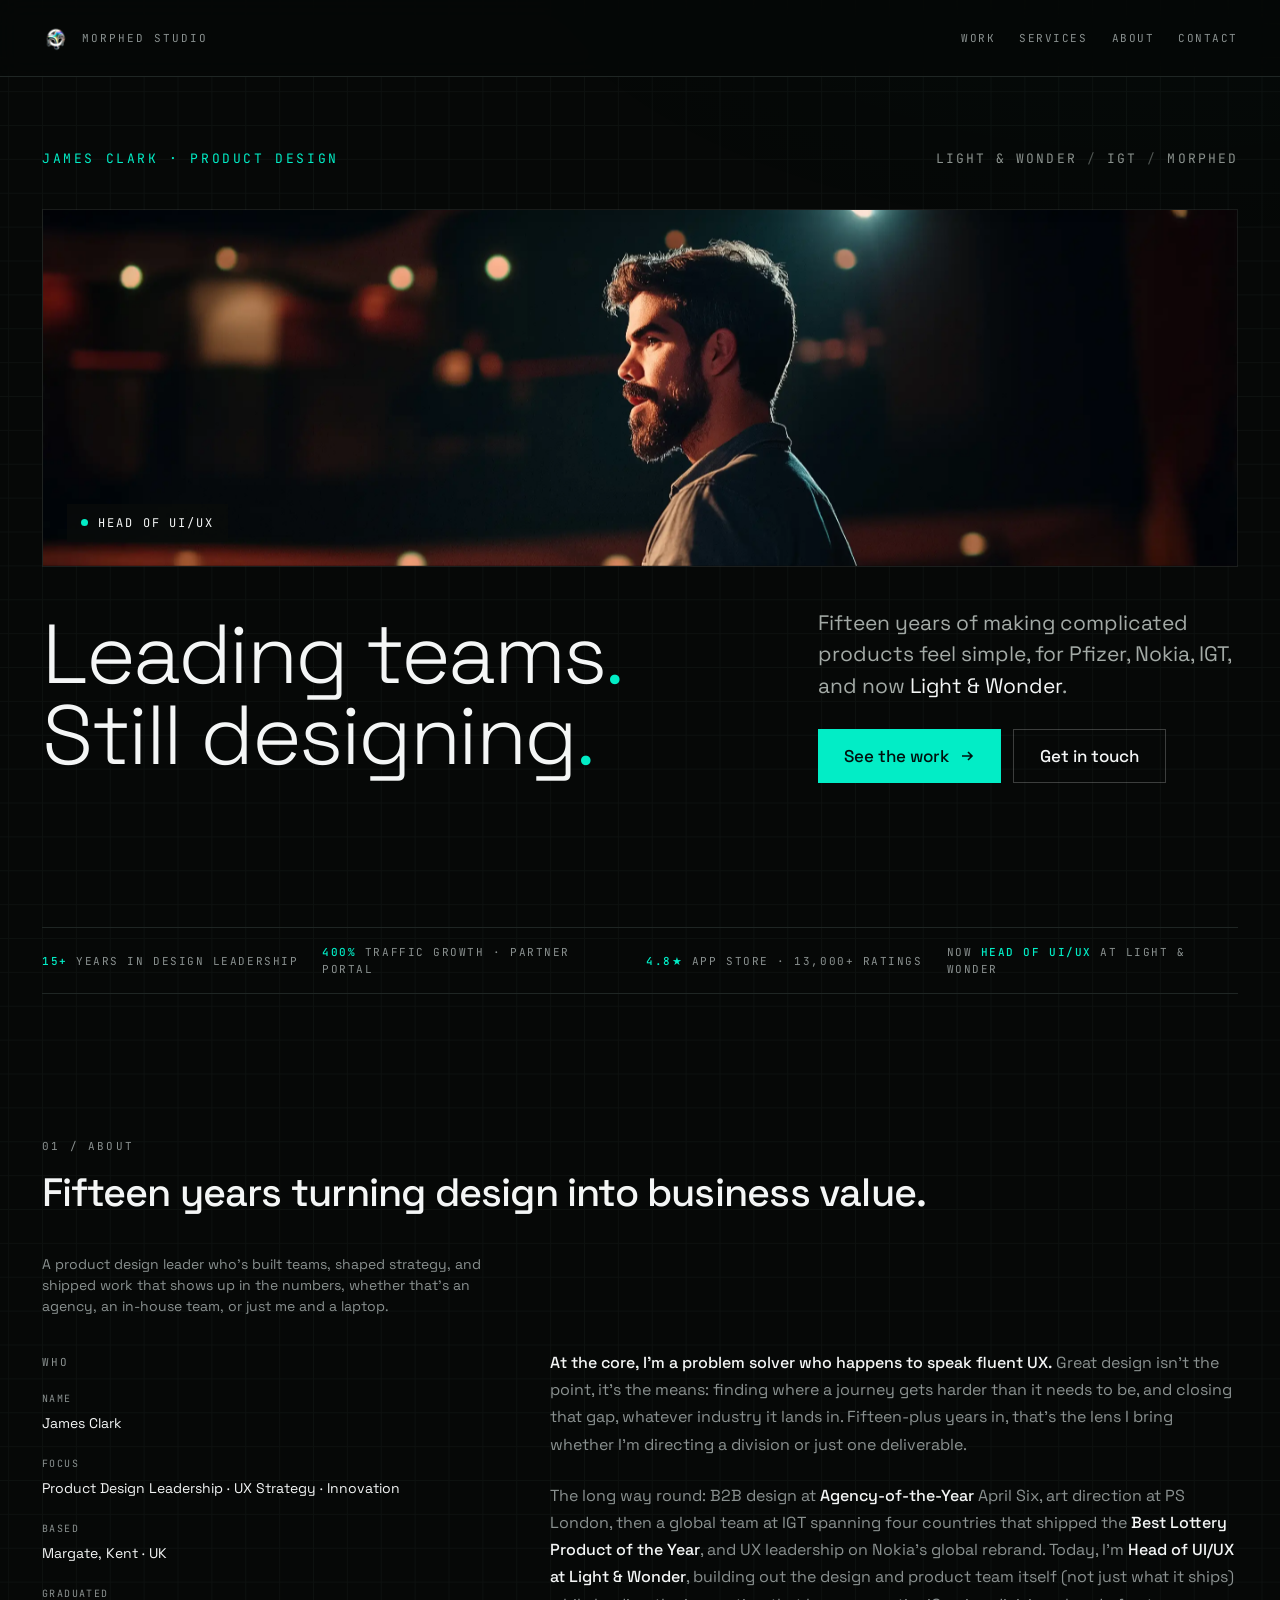
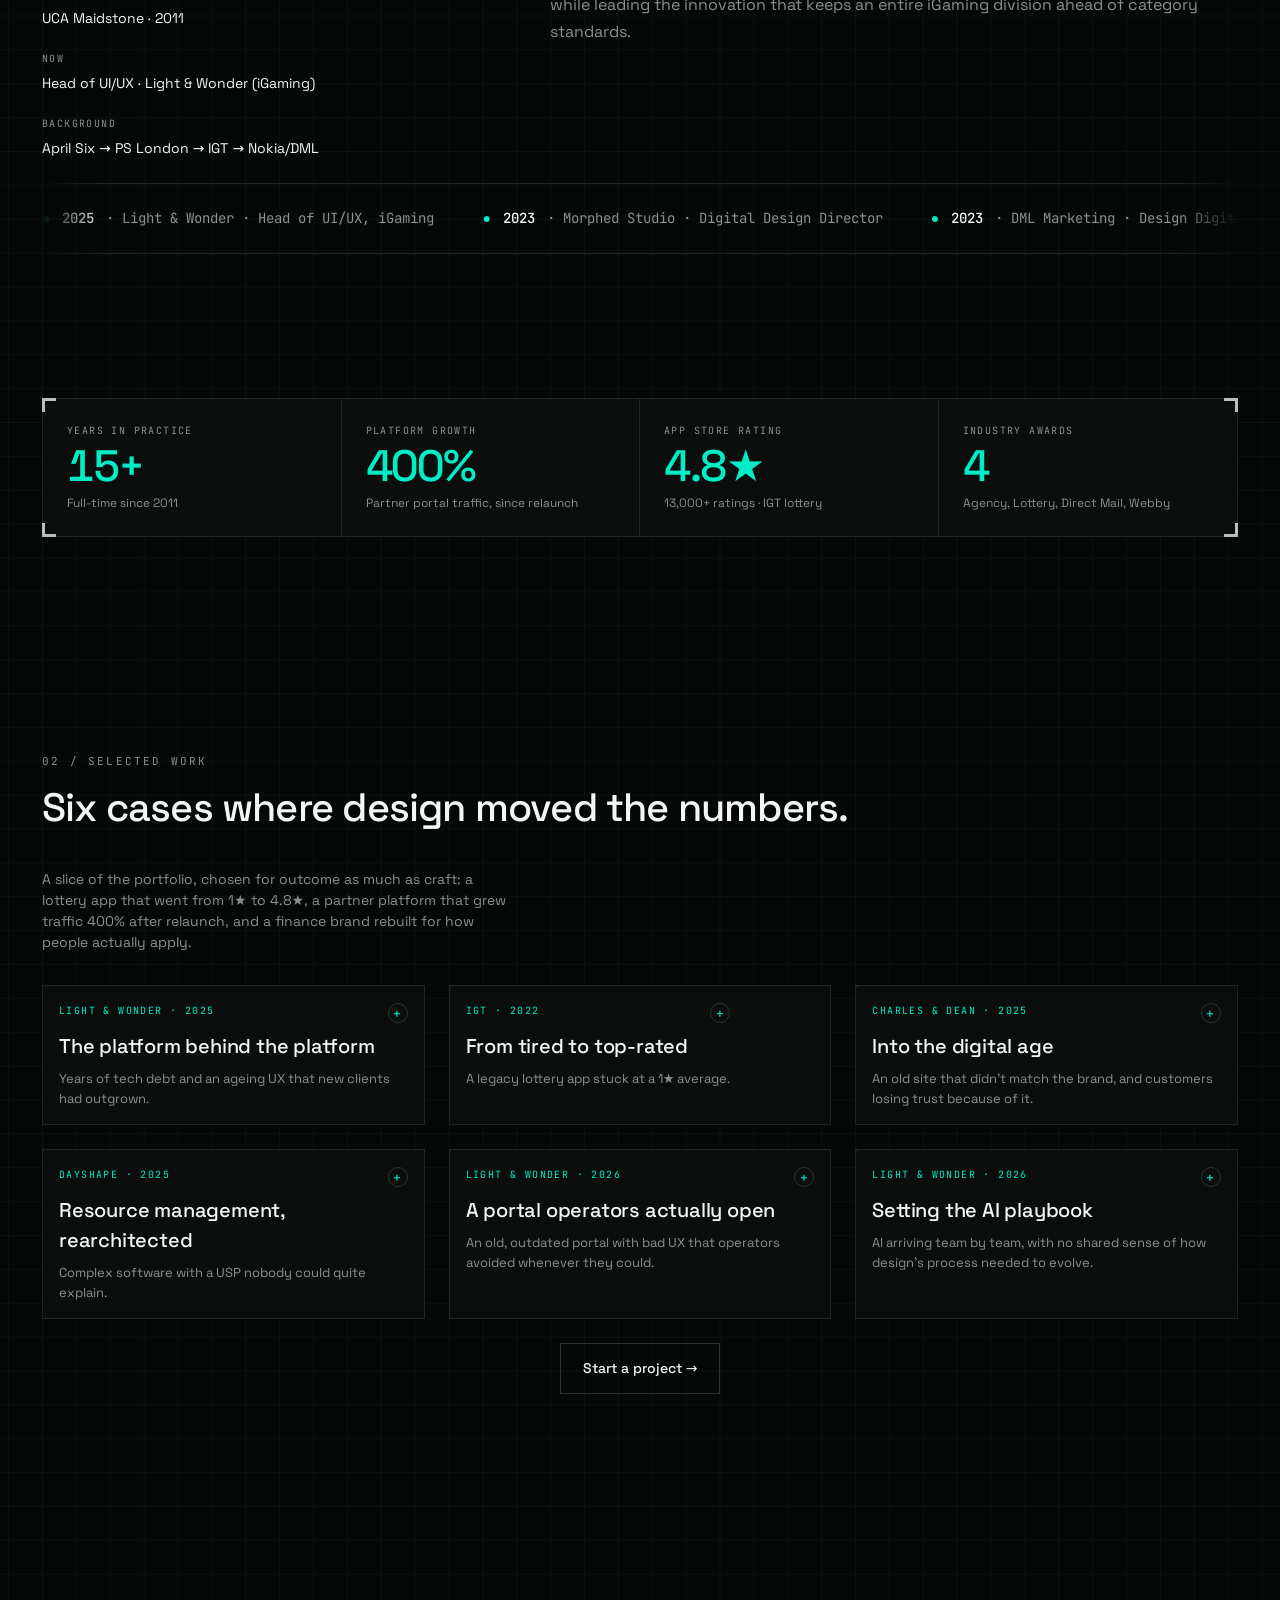
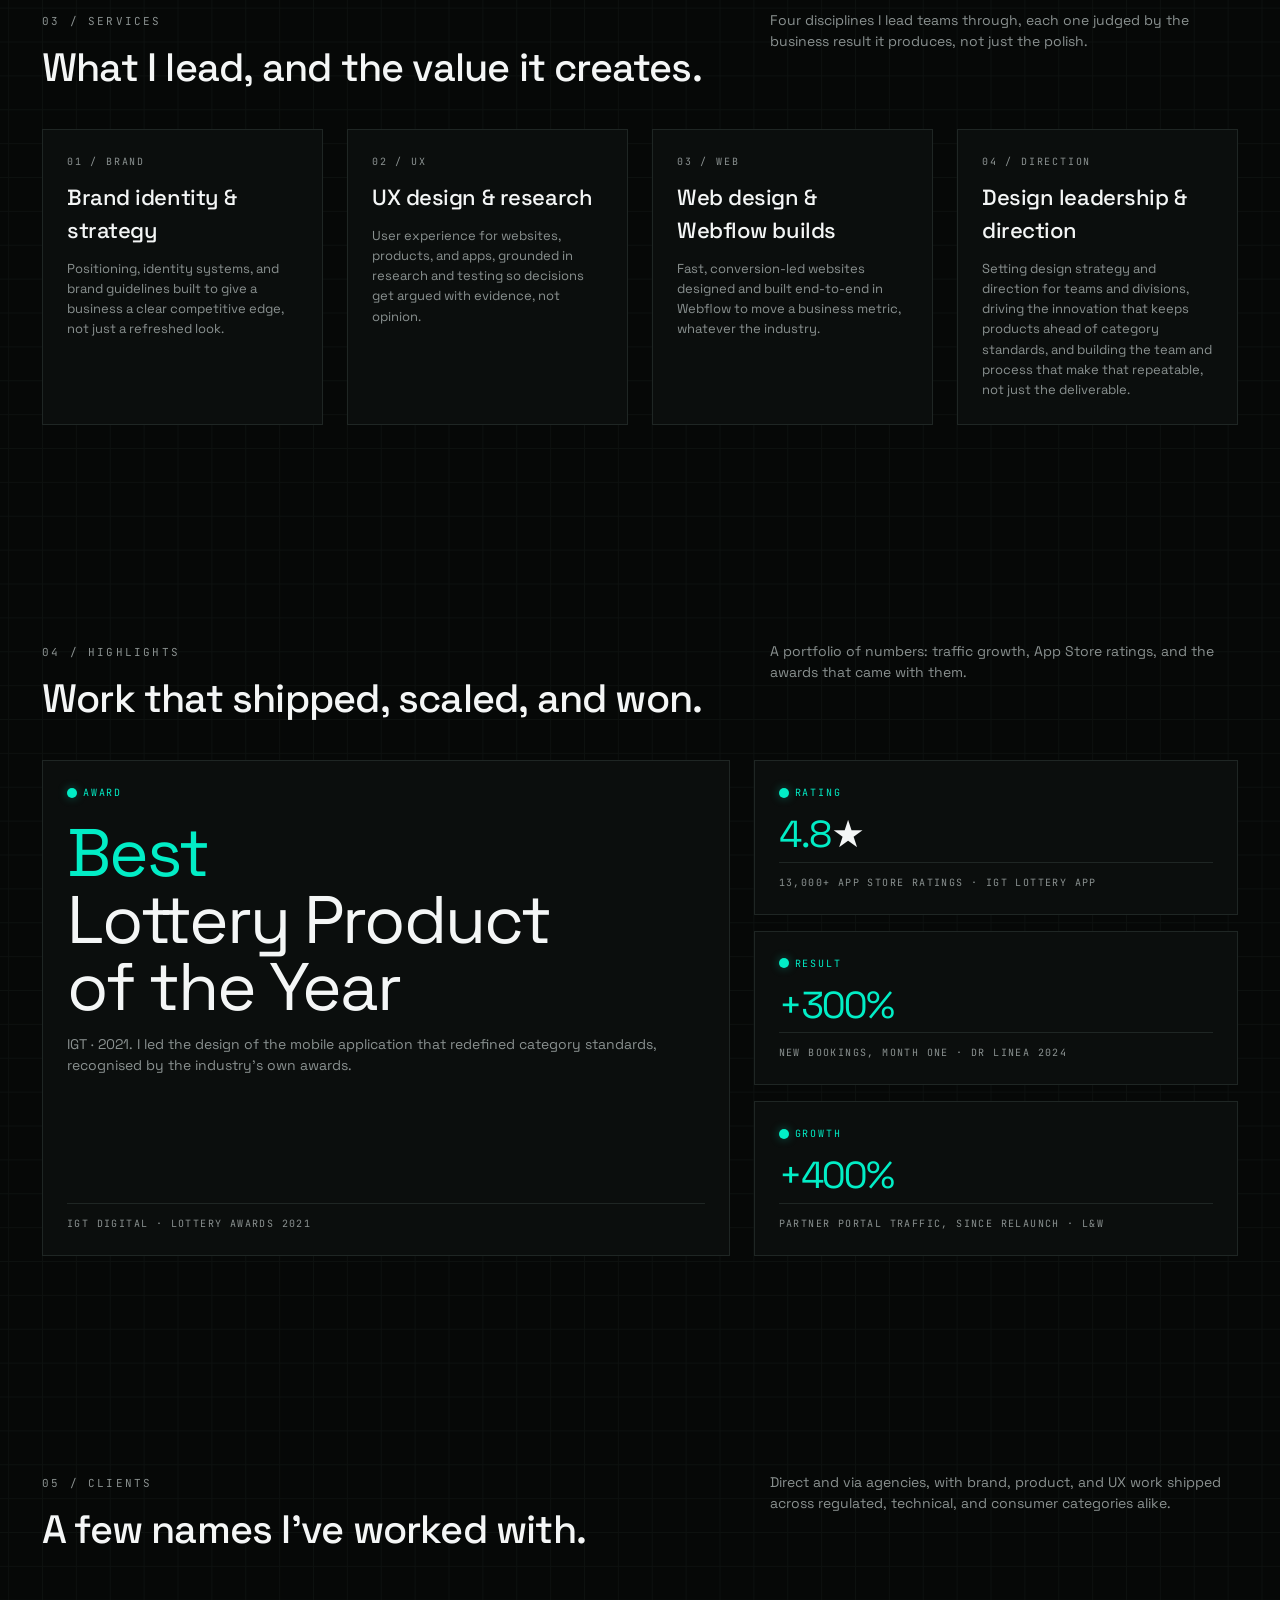
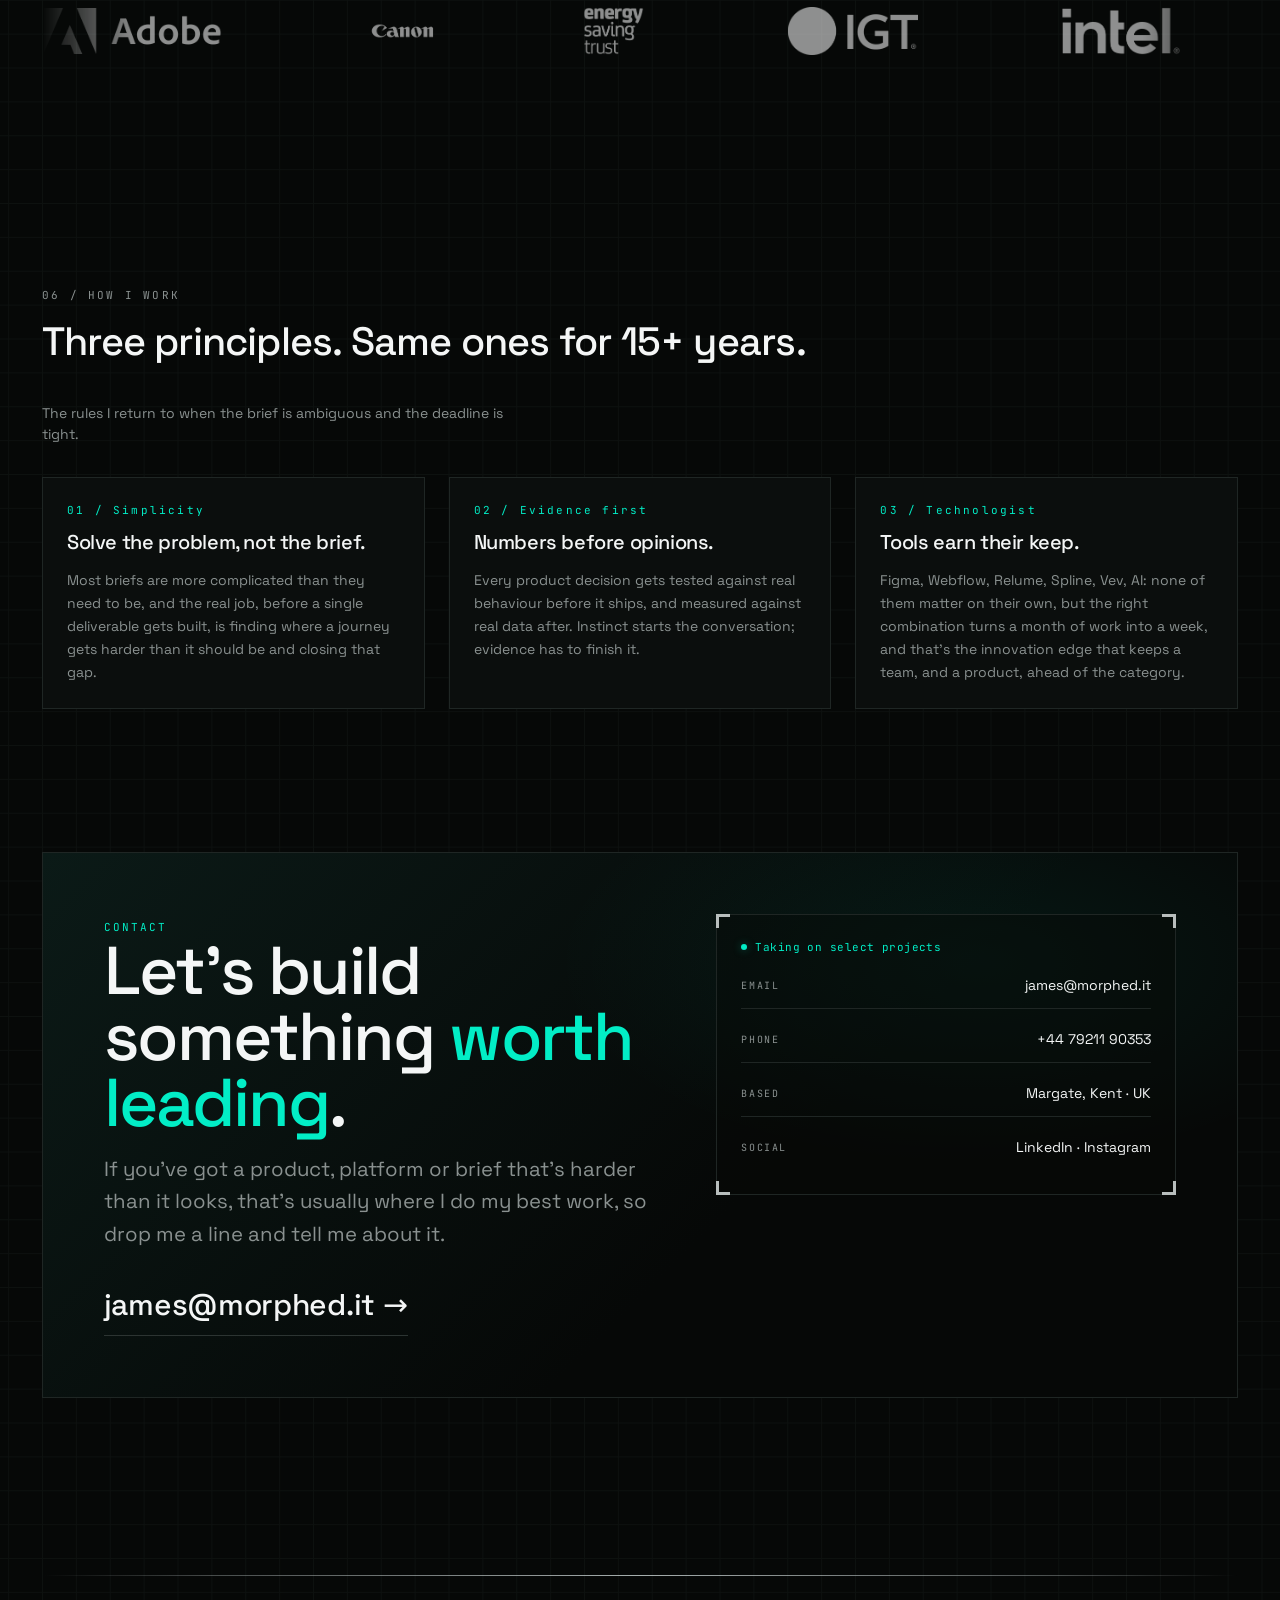
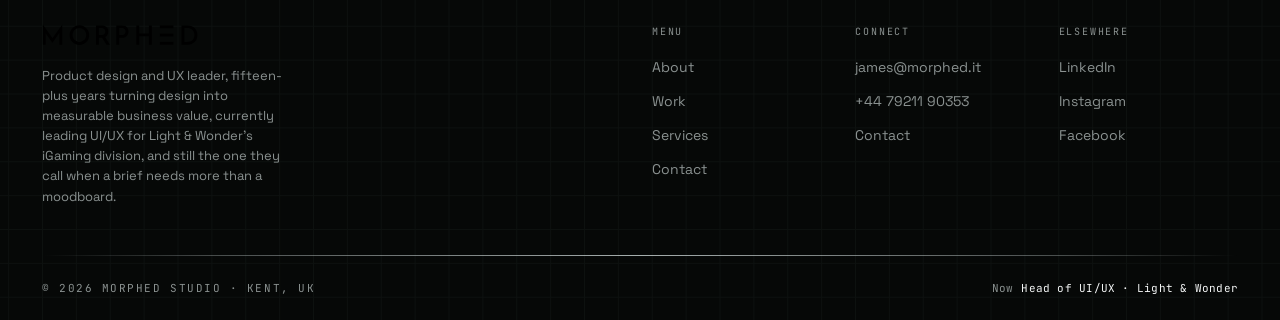
==== commit d2443243: "Soften job-seeking tone in site copy Co-Authored-By: Claude Sonnet 5.5 <noreply@anthropic.com> Claud" ====
--- a/index.html
+++ b/index.html
@@ -24,8 +24,8 @@
 </script>
 <meta charset="utf-8" />
 <meta name="viewport" content="width=device-width, initial-scale=1" />
-  <title>James Clark, Director of Product Design &amp; UX Leader</title>
-  <meta name="description" content="James Clark, a product design director who turns design into measurable business value: 400% traffic growth, a 4.8★ App Store rating, and category-defining platforms for Pfizer, Nokia, IGT, and Light &amp; Wonder. Based in Kent, working globally." />
+  <title>James Clark, Product Design &amp; UX Leader</title>
+  <meta name="description" content="James Clark, a product design leader who turns design into measurable business value: 400% traffic growth, a 4.8★ App Store rating, and category-defining platforms for Pfizer, Nokia, IGT, and Light &amp; Wonder. Based in Kent, working globally." />
   <link rel="canonical" href="https://morphed.studio/" />
 
   <!-- Favicons -->
@@ -38,8 +38,8 @@
   <!-- Open Graph -->
   <meta property="og:type" content="website" />
   <meta property="og:site_name" content="Morphed Studio" />
-  <meta property="og:title" content="James Clark, Director of Product Design &amp; UX Leader" />
-  <meta property="og:description" content="James Clark, a product design director who turns design into measurable business value: 400% traffic growth, a 4.8★ App Store rating, and category-defining platforms for Pfizer, Nokia, IGT, and Light &amp; Wonder. Based in Kent, working globally." />
+  <meta property="og:title" content="James Clark, Product Design &amp; UX Leader" />
+  <meta property="og:description" content="James Clark, a product design leader who turns design into measurable business value: 400% traffic growth, a 4.8★ App Store rating, and category-defining platforms for Pfizer, Nokia, IGT, and Light &amp; Wonder. Based in Kent, working globally." />
   <meta property="og:url" content="https://morphed.studio/" />
   <meta property="og:image" content="https://morphed.studio/assets/og-image.png" />
   <meta property="og:image:width" content="1200" />
@@ -47,8 +47,8 @@
 
   <!-- Twitter -->
   <meta name="twitter:card" content="summary_large_image" />
-  <meta name="twitter:title" content="James Clark, Director of Product Design &amp; UX Leader" />
-  <meta name="twitter:description" content="James Clark, a product design director who turns design into measurable business value: 400% traffic growth, a 4.8★ App Store rating, and category-defining platforms for Pfizer, Nokia, IGT, and Light &amp; Wonder. Based in Kent, working globally." />
+  <meta name="twitter:title" content="James Clark, Product Design &amp; UX Leader" />
+  <meta name="twitter:description" content="James Clark, a product design leader who turns design into measurable business value: 400% traffic growth, a 4.8★ App Store rating, and category-defining platforms for Pfizer, Nokia, IGT, and Light &amp; Wonder. Based in Kent, working globally." />
   <meta name="twitter:image" content="https://morphed.studio/assets/og-image.png" />
 <link rel="preload" as="font" type="font/woff2" href="assets/fonts/space-grotesk-latin-300-normal.woff2" crossorigin />
 <link rel="preload" as="font" type="font/woff2" href="assets/fonts/space-grotesk-latin-400-normal.woff2" crossorigin />
@@ -341,7 +341,7 @@
   <div class="section-head" data-reveal>
     <div class="title">
       <span class="num">05 / Clients</span>
-      <h2>A few names on the CV.</h2>
+      <h2>A few names I've worked with.</h2>
     </div>
     <p class="desc">Direct and via agencies, with brand, product, and UX work shipped across regulated, technical, and consumer categories alike.</p>
   </div>
@@ -405,11 +405,11 @@
         <div class="contact-lead">
           <span class="eyebrow">Contact</span>
           <h2>Let's build something <em>worth leading</em>.</h2>
-          <p>A Director of Product Design role, a strategic engagement, or select hands-on work: if it needs fifteen-plus years of judgment turning design into business results behind it, I'd like to hear about it.</p>
+          <p>If you've got a product, platform or brief that's harder than it looks, that's usually where I do my best work, so drop me a line and tell me about it.</p>
           <a class="contact-mail" href="mailto:james@morphed.it">james@morphed.it &rarr;</a>
         </div>
         <div class="contact-card">
-          <div class="status"><span class="dot"></span>Open to Director-level roles &amp; select projects</div>
+          <div class="status"><span class="dot"></span>Taking on select projects</div>
           <div class="row"><span class="k">Email</span><span class="v"><a href="mailto:james@morphed.it">james@morphed.it</a></span></div>
           <div class="row"><span class="k">Phone</span><span class="v"><a href="tel:+447921190353">+44 79211 90353</a></span></div>
           <div class="row"><span class="k">Based</span><span class="v">Margate, Kent · UK</span></div>
@@ -426,7 +426,7 @@
   <div class="footer-grid">
     <div class="footer-col">
       <div class="mark-row"><img src="assets/logo-horizontal-white.svg" width="522" height="87" alt="Morphed Studio" /></div>
-      <p class="tag">Product design director and UX leader, fifteen-plus years turning design into measurable business value, currently leading UI/UX for Light &amp; Wonder's iGaming division, and still the one they call when a brief needs more than a moodboard.</p>
+      <p class="tag">Product design and UX leader, fifteen-plus years turning design into measurable business value, currently leading UI/UX for Light &amp; Wonder's iGaming division, and still the one they call when a brief needs more than a moodboard.</p>
     </div>
     <div class="footer-col">
       <h3>Menu</h3>
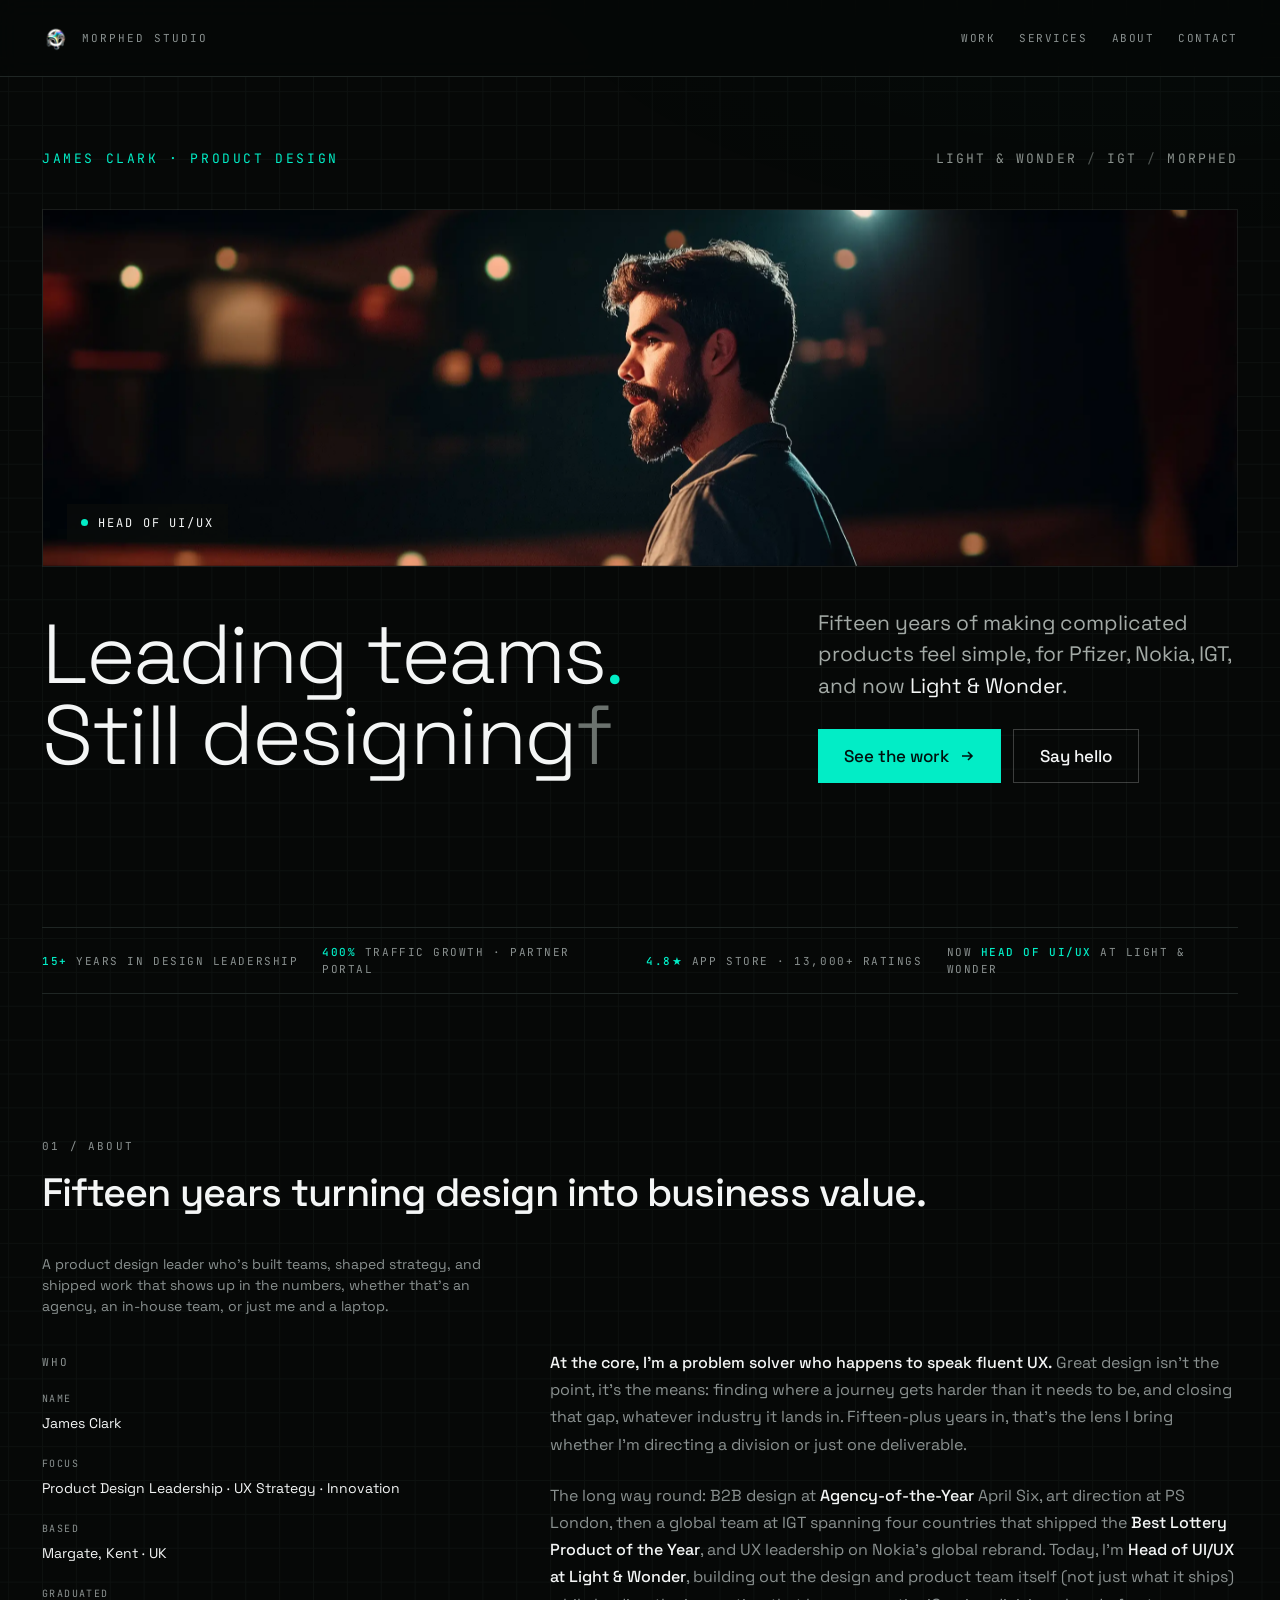
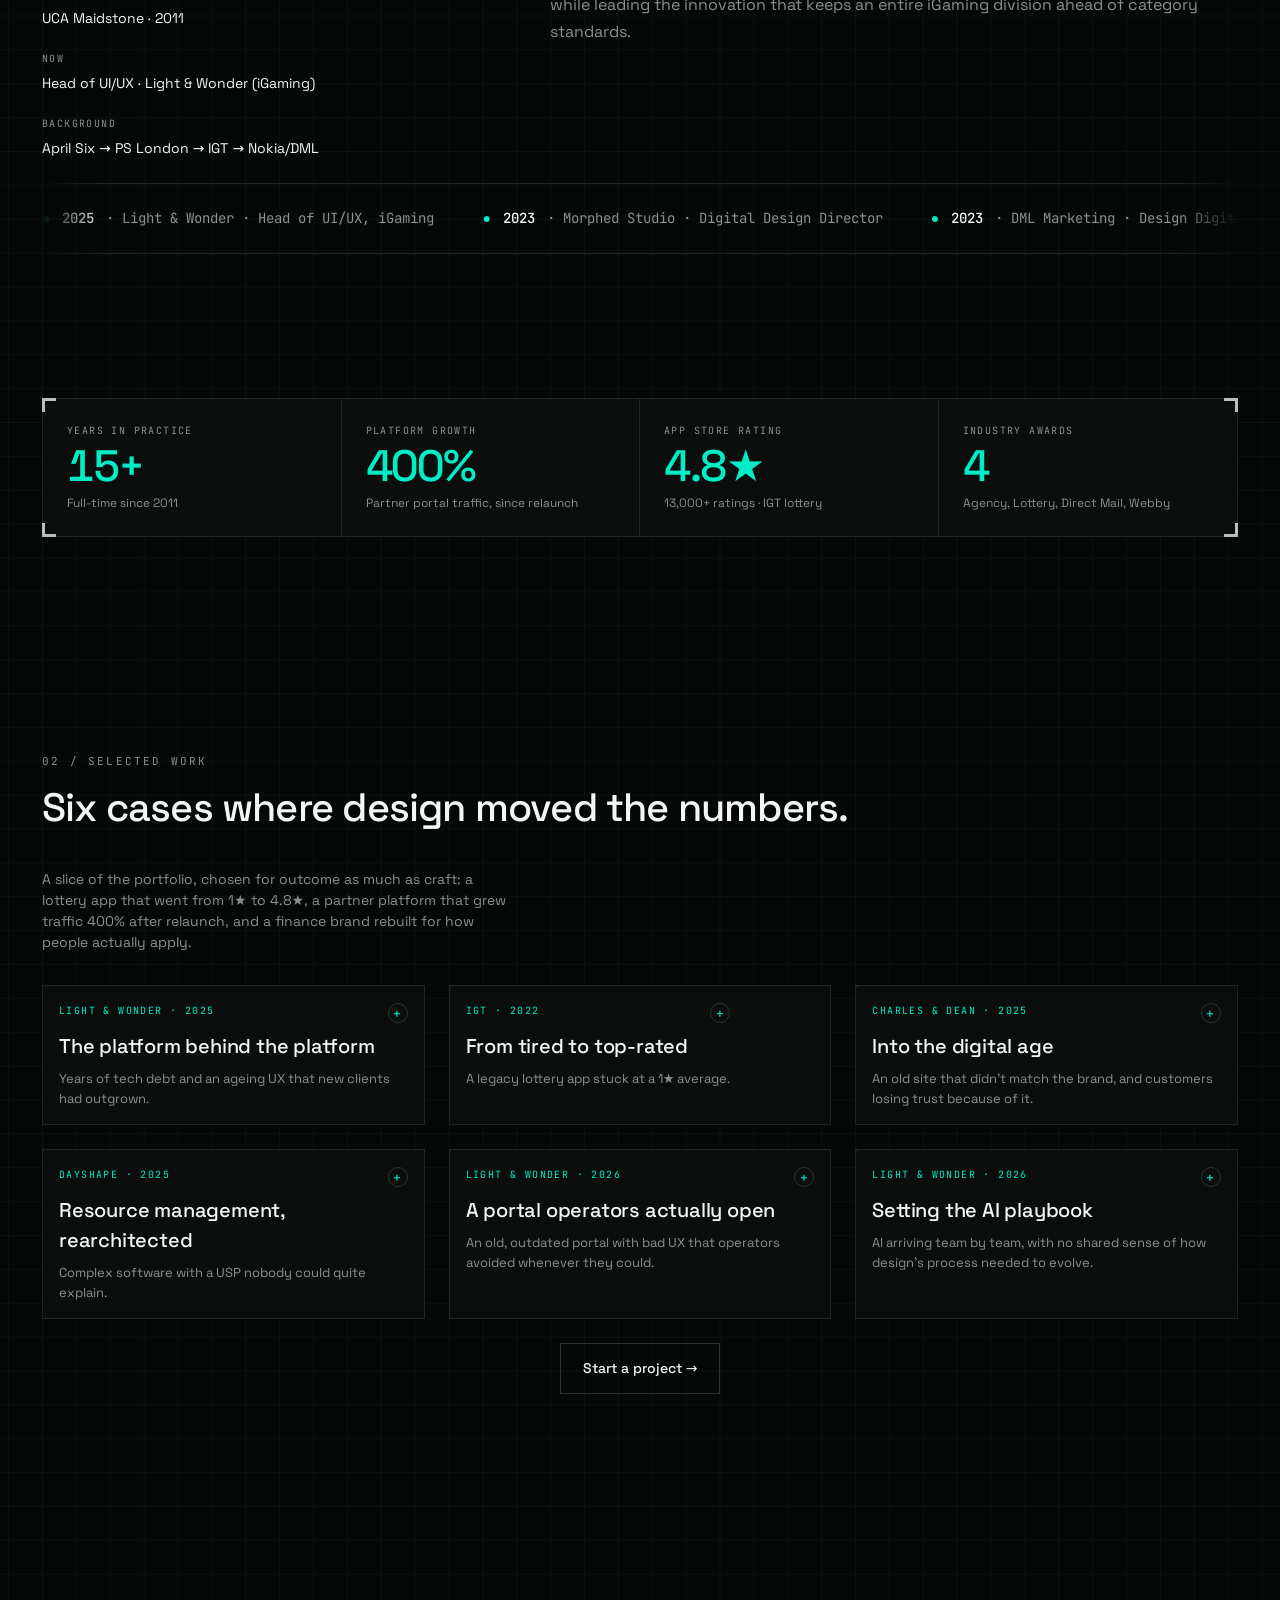
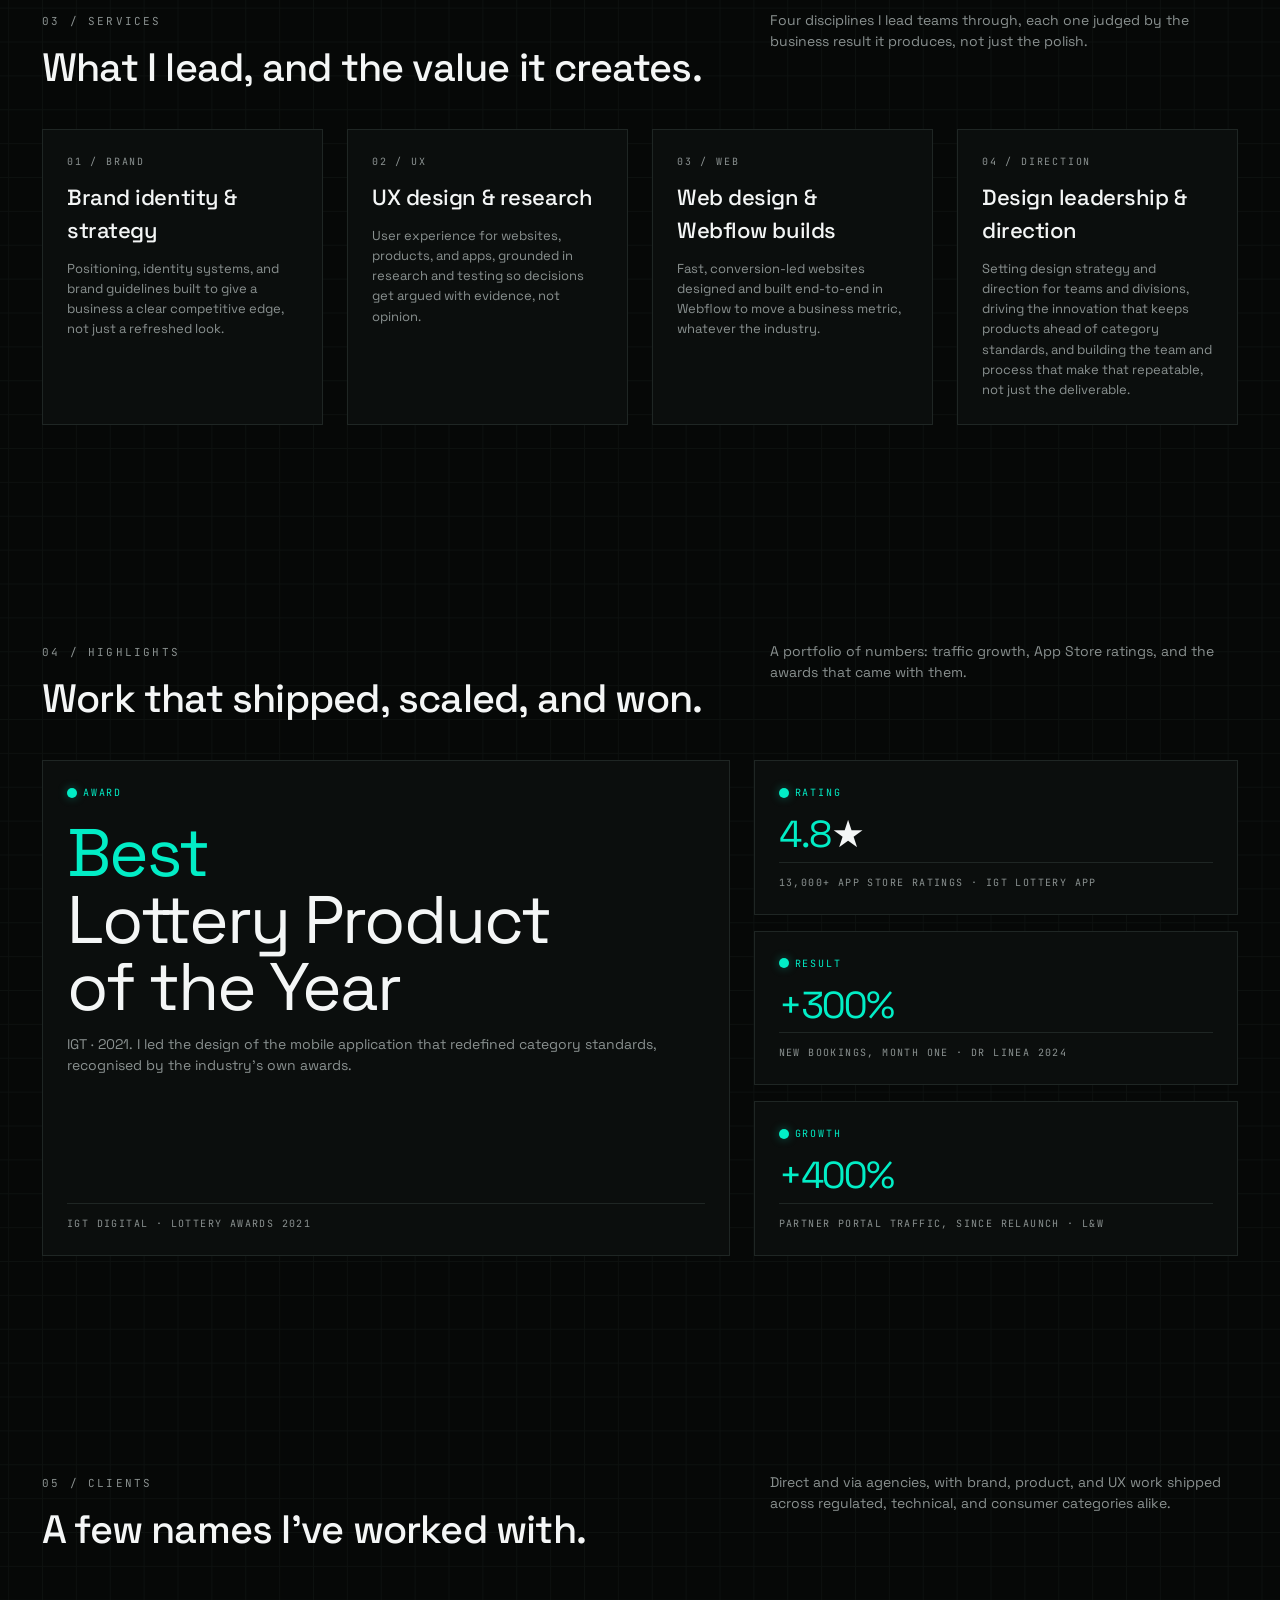
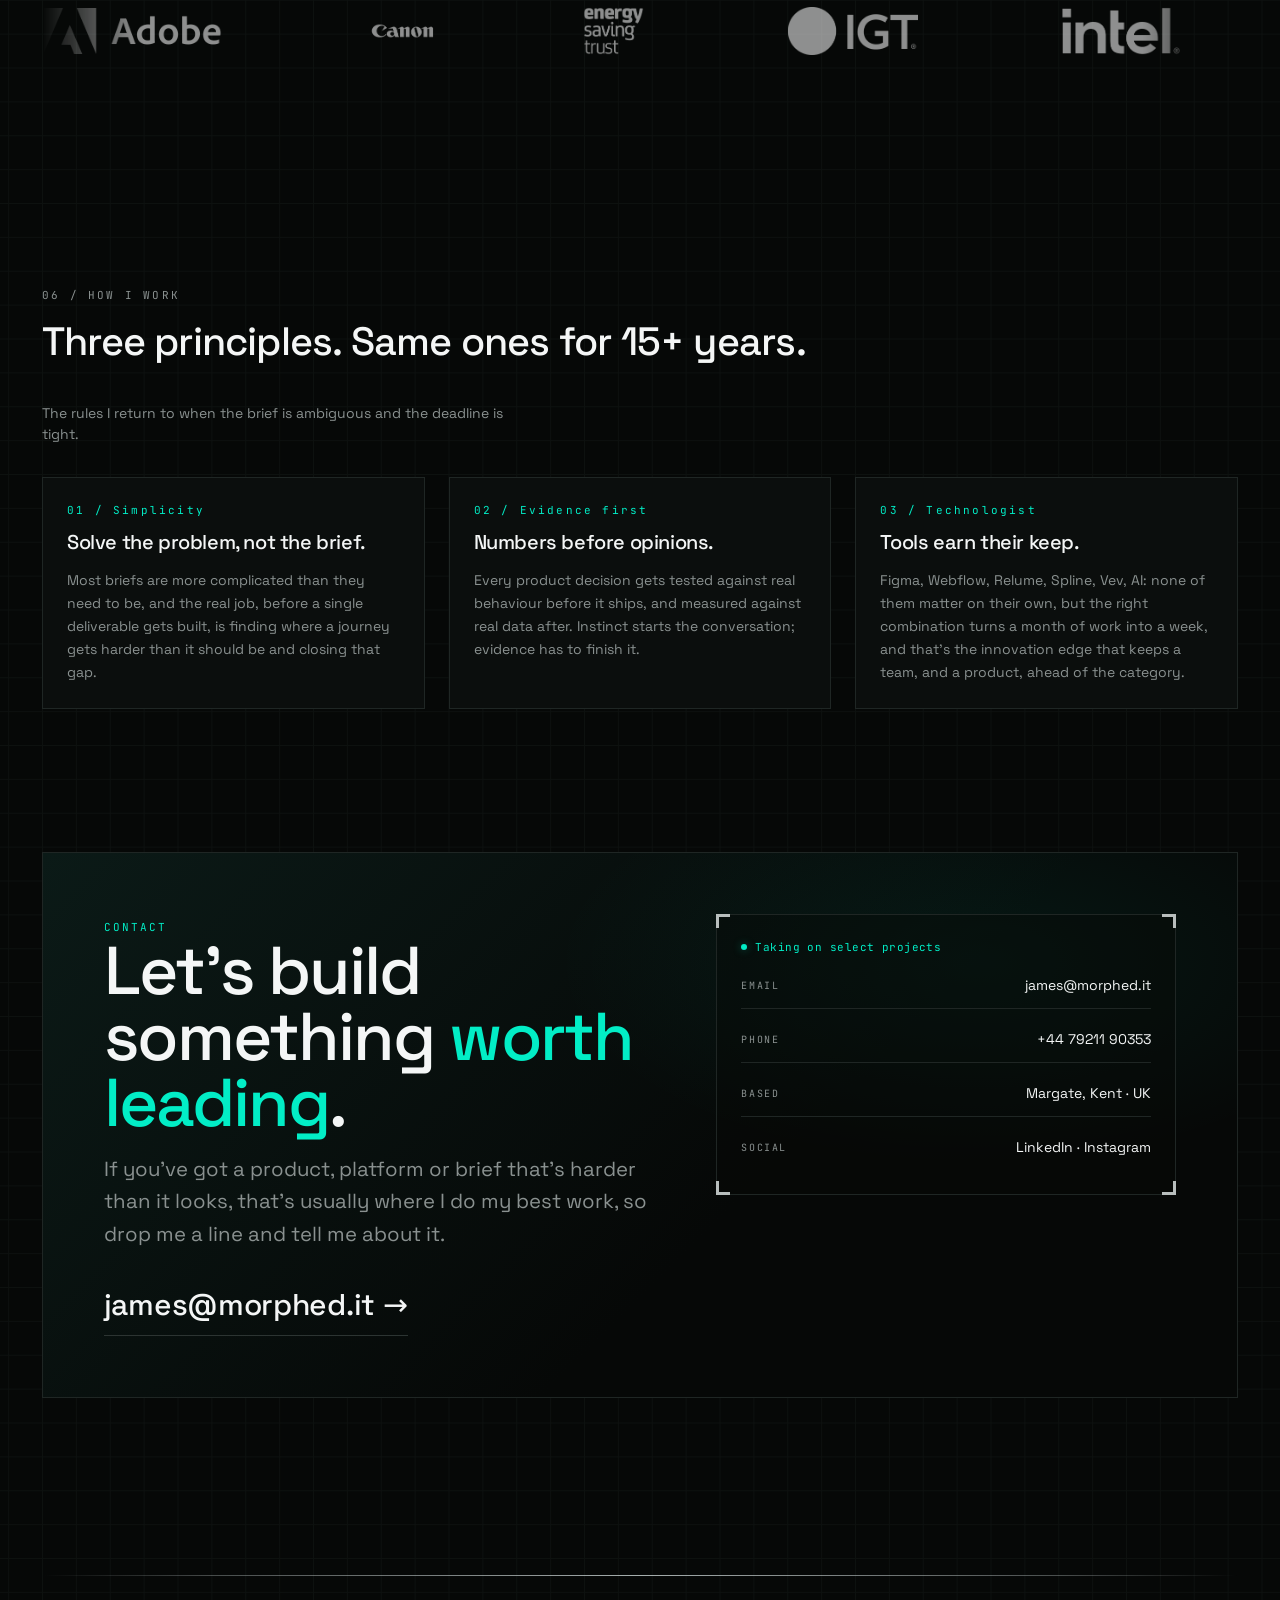
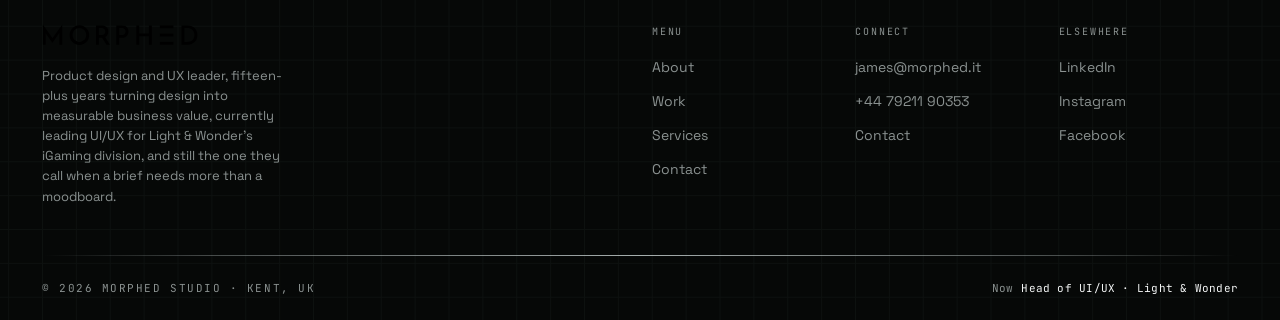
==== commit bee75729: "Hero secondary button: Get in touch -> Say hello Co-Authored-By: Claude Sonnet 5.5 <noreply@anthropi" ====
--- a/index.html
+++ b/index.html
@@ -98,7 +98,7 @@
         <p class="hx-lead">Fifteen years of making complicated products feel simple, for Pfizer, Nokia, IGT, and now <b>Light &amp; Wonder</b>.</p>
         <nav class="hx-ctas" aria-label="Hero">
           <a class="hx-btn hx-btn-primary" href="#work">See the work <svg width="16" height="16" viewBox="0 0 16 16" fill="none" stroke="currentColor" stroke-width="1.6" aria-hidden="true"><path d="M3 8h10M9 4l4 4-4 4"></path></svg></a>
-          <a class="hx-btn hx-btn-ghost" href="#contact">Get in touch</a>
+          <a class="hx-btn hx-btn-ghost" href="#contact">Say hello</a>
         </nav>
       </div>
     </div>
